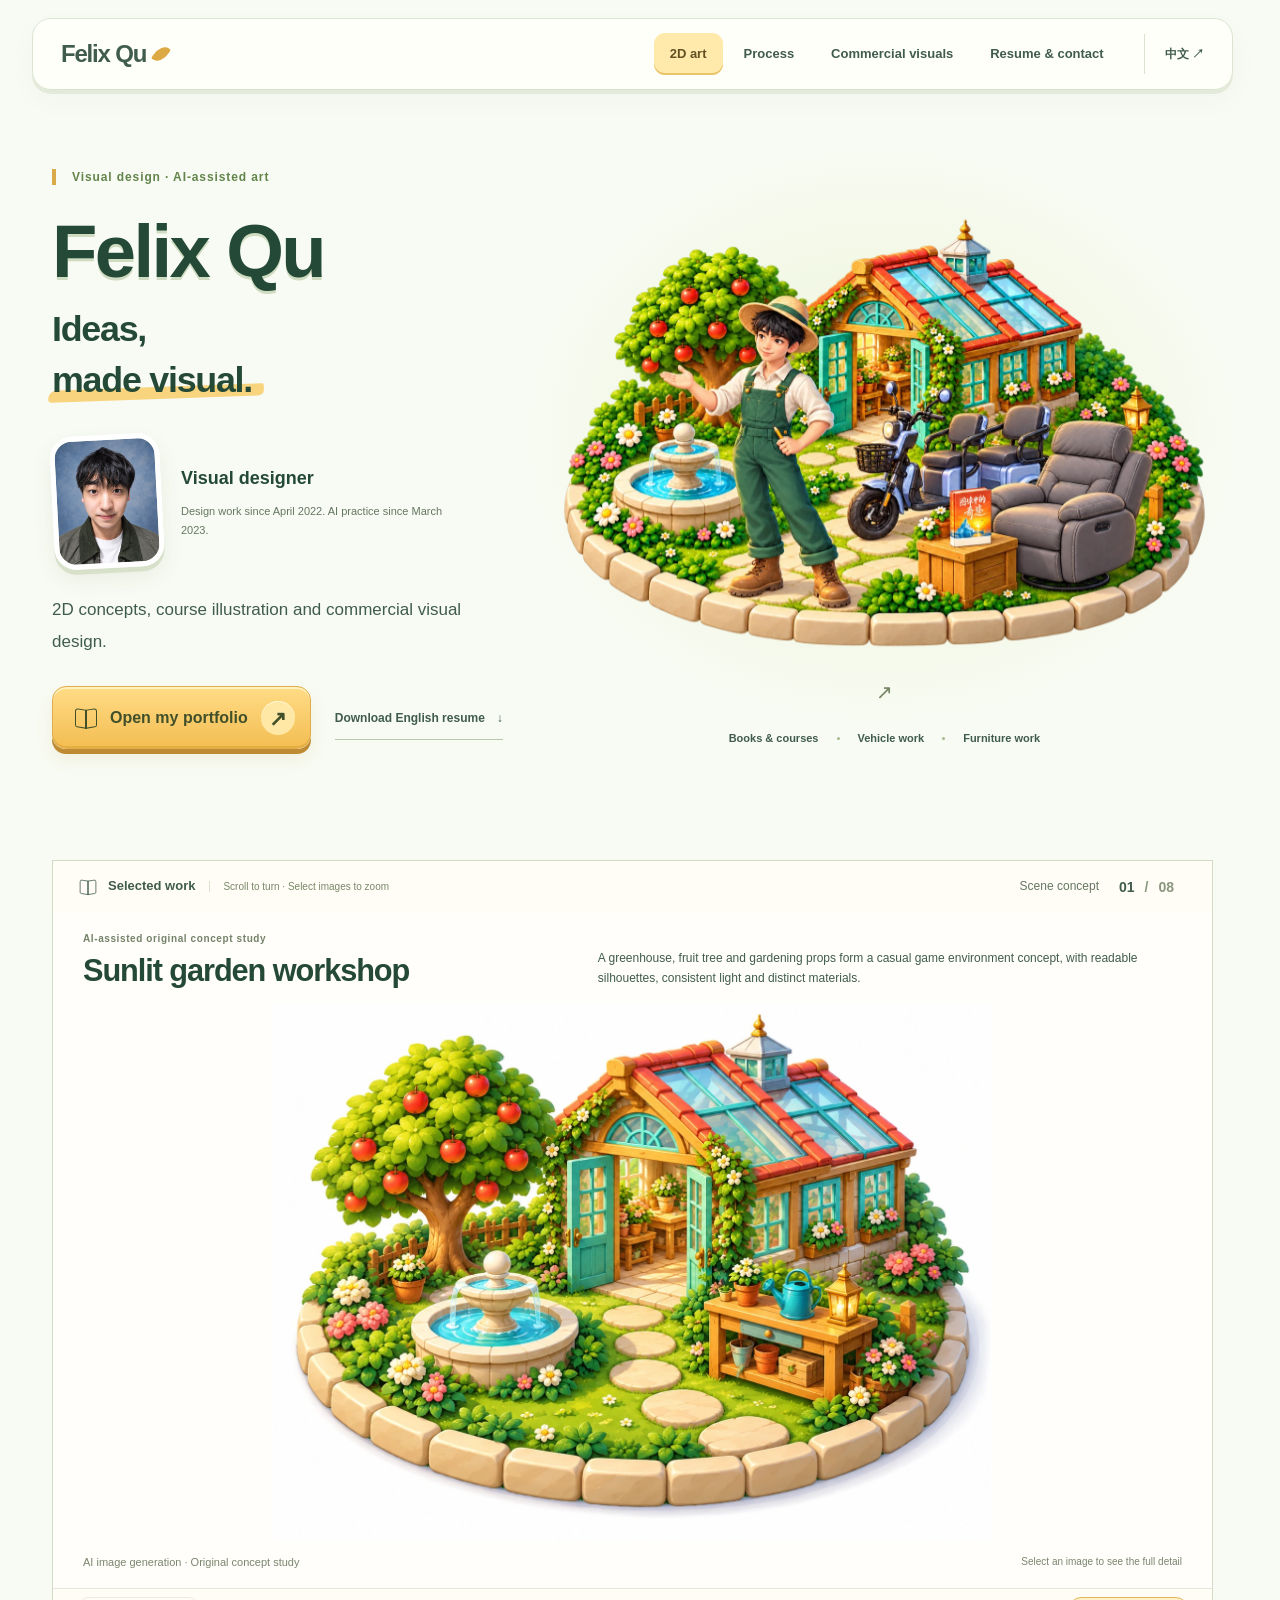
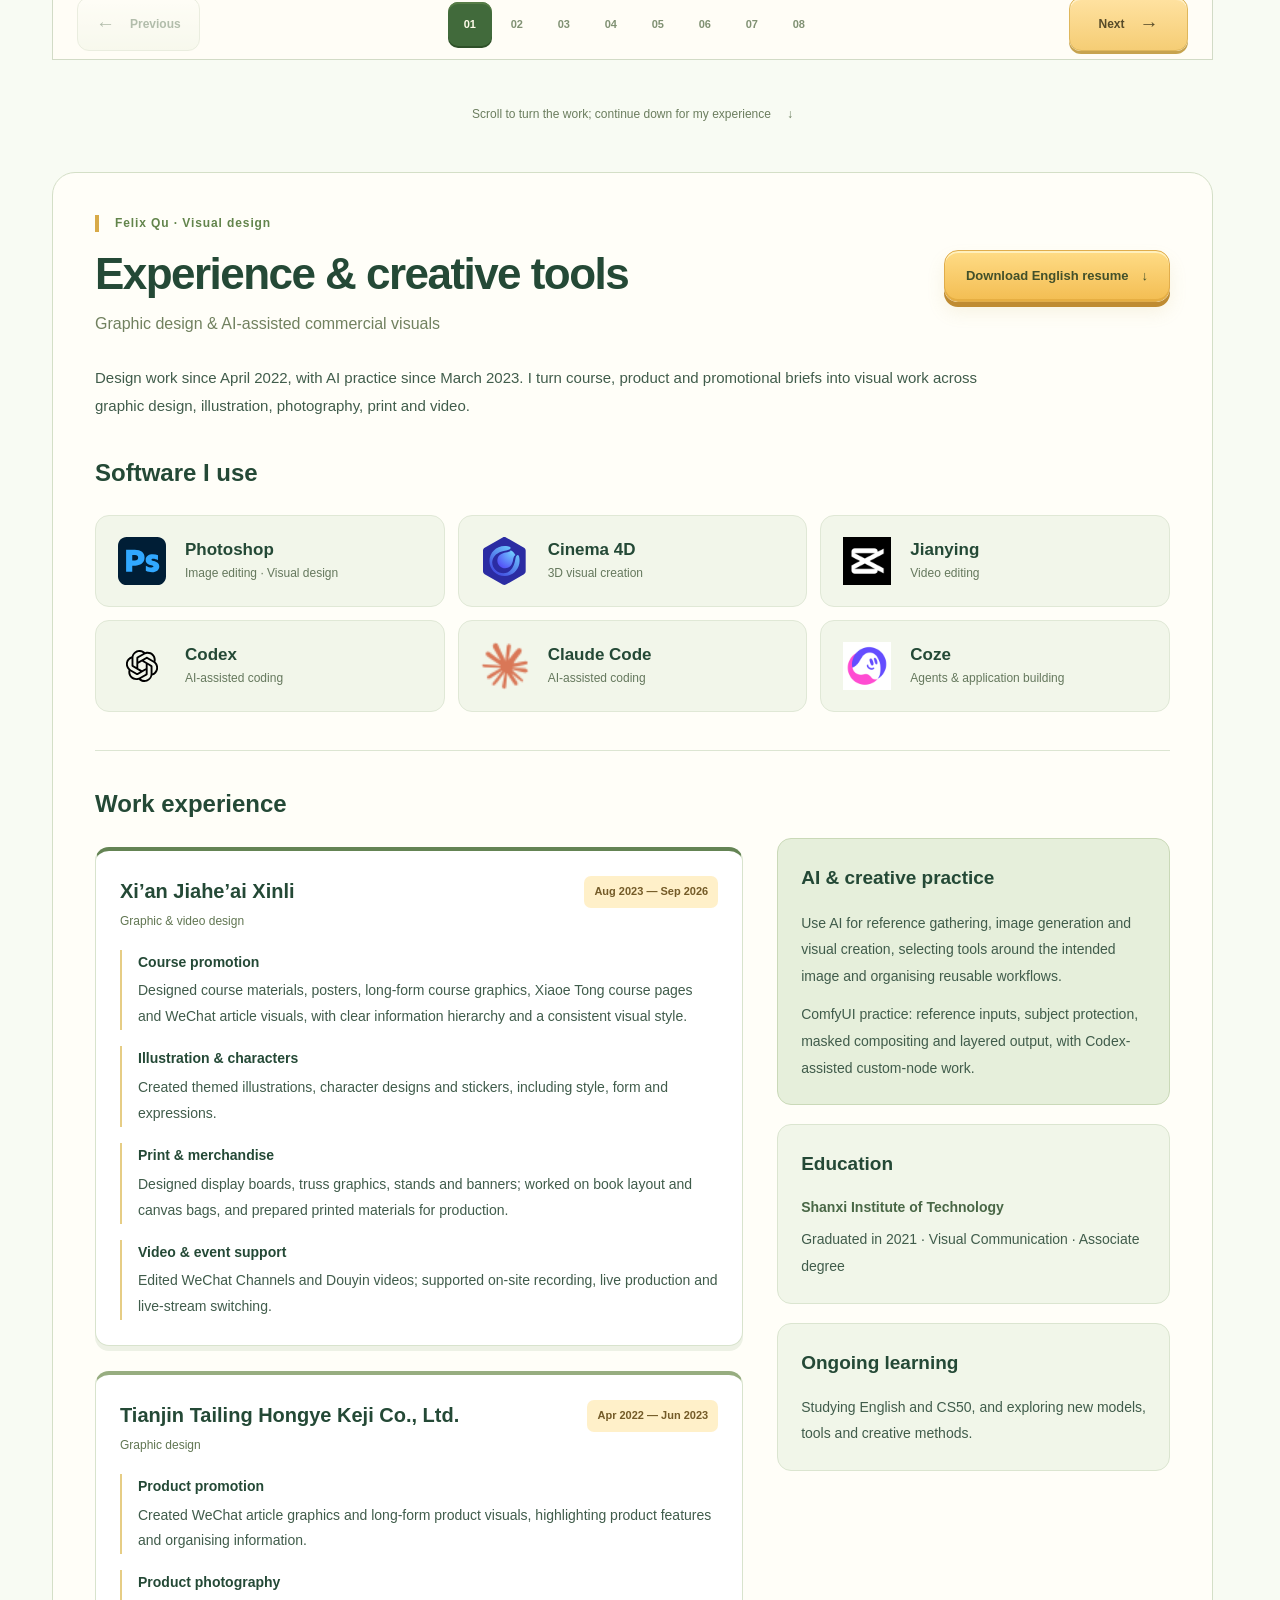
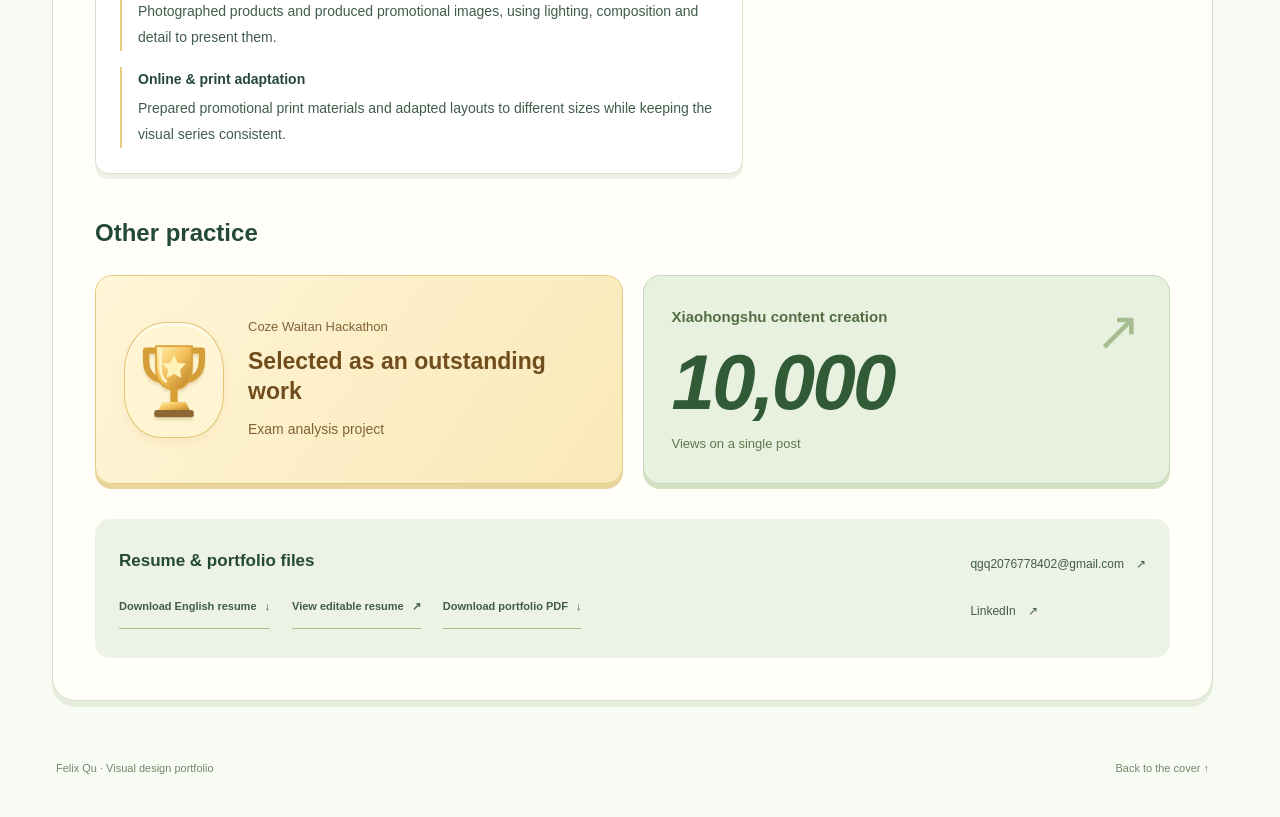
==== en.html @ 4a7658e9 "Publish bilingual AI artist portfolio" ====
<!doctype html>
<html lang="en"><head><meta charset="utf-8"><meta name="viewport" content="width=device-width,initial-scale=1"><title>Felix Qu | Visual design and AI-assisted art</title><meta name="description" content="2D concepts, course illustration and commercial visual design."><meta name="theme-color" content="#244936"><link rel="alternate" hreflang="zh-CN" href="index.html"><link rel="stylesheet" href="styles-v4.css"><script src="app-v4.js" defer></script></head>
<body data-locale="en"><a class="skip-link" href="#game">Skip to work</a>
<header class="site-header"><a class="brand" href="#top">Felix Qu<span class="brand-leaf" aria-hidden="true"></span></a><nav aria-label="Main navigation"><a href="#game">2D art</a><a href="#process">Process</a><a href="#commercial">Commercial visuals</a><a href="#resume">Resume &amp; contact</a></nav><a class="language" href="index.html" lang="zh-CN">中文 <span aria-hidden="true">↗</span></a></header>
<main id="top"><section class="hero" aria-labelledby="hero-name"><div class="hero-copy"><p class="eyebrow">Visual design · AI-assisted art</p><h1 id="hero-name">Felix Qu</h1><p class="hero-line">Ideas,<span>made visual.</span></p><div class="identity"><img class="portrait" src="assets/portrait.webp" width="731" height="900" alt="Portrait of Felix Qu" loading="eager" decoding="async" fetchpriority="high"><div><p class="subname">Visual designer</p><p class="hero-history">Design work since April 2022. AI practice since March 2023.</p></div></div><p class="hero-intro">2D concepts, course illustration and commercial visual design.</p><div class="actions hero-actions"><a class="button primary hero-start" href="#game"><span class="book-icon" aria-hidden="true"></span>Open my portfolio<span class="button-arrow" aria-hidden="true">↗</span></a><a class="resume-quiet" href="resume/felix-qu-resume-en.pdf" download>Download English resume <span aria-hidden="true">↓</span></a></div></div><div class="hero-art" data-parallax><a class="hero-scene" href="#game" aria-label="Open my portfolio"><img class="hero-illustration" src="assets/ui/hero-world-v4.webp" width="1536" height="1024" alt="A male farmer, greenhouse, electric tricycle, book and armchair form one cohesive courtyard; AI-generated hero illustration" loading="eager" decoding="async" fetchpriority="high"></a><div class="hero-art-caption"><button class="hero-zoom" type="button" data-image="assets/ui/hero-world-v4.png" data-caption="A male farmer, greenhouse, electric tricycle, book and armchair form one cohesive courtyard; AI-generated hero illustration" data-gallery="hero" aria-label="Enlarge the hero illustration"><span aria-hidden="true">↗</span></button></div><nav class="scene-links" aria-label="Explore the original work behind the illustration"><a href="#course-case">Books &amp; courses</a><a href="#vehicle-case">Vehicle work</a><a href="#furniture-case">Furniture work</a></nav></div></section><div id="portfolio" class="folio" aria-label="Selected work">
<div class="folio-toolbar"><p class="folio-label"><span class="book-icon" aria-hidden="true"></span>Selected work<small class="folio-mode">Scroll to turn</small></p><p class="folio-current-title">Scene concept</p><span class="folio-counter"><span class="folio-current">01</span><span class="counter-separator">/</span><span class="folio-total">08</span></span></div>
<div class="folio-pages"><section class="folio-page page-game" id="game" data-page-title="Scene concept" aria-label="Scene concept"><div class="page-heading"><div><p class="page-kicker">AI-assisted original concept study</p><h2 tabindex="-1">Sunlit garden workshop</h2></div><div class="page-description"><p>A greenhouse, fruit tree and gardening props form a casual game environment concept, with readable silhouettes, consistent light and distinct materials.</p></div></div><div class="game-art"><button class="art-button" type="button" data-image="assets/game-scene.webp" data-caption="Sunlit garden workshop" data-gallery="game" aria-label="Sunlit garden workshop — View full image"><img class="" src="assets/game-scene.webp" width="1448" height="1086" alt="Sunlit garden workshop" loading="eager" decoding="async" fetchpriority="high"><span class="zoom-corner" aria-hidden="true">↗</span></button></div><div class="page-footnote"><p>AI image generation · Original concept study</p><span>Select an image to see the full detail</span></div></section><section class="folio-page page-props" id="game-props" data-page-title="Props &amp; details" aria-label="Props &amp; details"><div class="page-heading"><div><p class="page-kicker">AI-assisted original concept study</p><h2 tabindex="-1">Props from the same world</h2></div><div class="page-description"><p>A watering can, seed box, pruning shears, fruit basket, lantern and workbench follow the same palette and lighting.</p></div></div><div class="props-art"><button class="art-button" type="button" data-image="assets/game-props.webp" data-caption="Props from the same world" data-gallery="game" aria-label="Props from the same world — View full image"><img class="" src="assets/game-props.webp" width="1448" height="1086" alt="Props from the same world" loading="lazy" decoding="async"><span class="zoom-corner" aria-hidden="true">↗</span></button></div><details class="source-material"><summary>View the supplied Garden Festival Island <span aria-hidden="true">＋</span></summary><p>The original garden festival island presentation connects with the reference-driven process below.</p><button class="art-button" type="button" data-image="assets/provided-concept.webp" data-caption="Supplied garden festival island" data-gallery="source" aria-label="Supplied garden festival island — View full image"><img class="" src="assets/provided-concept.webp" width="1920" height="1080" alt="Supplied garden festival island" loading="lazy" decoding="async"><span class="zoom-corner" aria-hidden="true">↗</span></button></details></section><section class="folio-page page-process" id="process" data-page-title="Real reference process" aria-label="Real reference process"><div class="page-heading"><div><p class="page-kicker">Real reference process</p><h2 tabindex="-1">A reference-driven creative process</h2></div><div class="page-description"><p>The supplied Garden Festival Island process combines architecture and prop references into a scene, then uses a style reference to unify form and colour.</p></div></div><div class="process-art"><button class="art-button" type="button" data-image="assets/reference-process.webp" data-caption="A reference-driven creative process" data-gallery="process" aria-label="A reference-driven creative process — View full image"><img class="" src="assets/reference-process.webp" width="1872" height="963" alt="A reference-driven creative process" loading="lazy" decoding="async"><span class="zoom-corner" aria-hidden="true">↗</span></button></div><ol class="process-steps"><li><span aria-hidden="true">01</span>Architecture &amp; prop references</li><li><span aria-hidden="true">02</span>Scene composition</li><li><span aria-hidden="true">03</span>Form &amp; style consistency</li></ol><p class="source-credit">The original Chinese board retains its Gardenscapes source credit. Official imagery is included only as a style reference.</p></section><section class="folio-page page-course" id="commercial" data-page-title="Courses &amp; illustration" aria-label="Courses &amp; illustration"><article id="course-case"><div class="page-heading"><div><p class="page-kicker">Supplied original work</p><h2 tabindex="-1">Course visuals &amp; themed illustration</h2></div><div class="page-description"><p>Promotional visuals and illustrations for course communication, bringing together imagery, information hierarchy and colour. Contribution: visual design and illustration.</p><p class="tools">Photoshop · AI-assisted creation</p></div></div><div class="course-main"><button class="art-button" type="button" data-image="assets/book-promotion.webp" data-caption="Book promotion · Supplied original work" data-gallery="course" aria-label="Book promotion · Supplied original work — View full image"><img class="" src="assets/book-promotion.webp" width="2400" height="1018" alt="Book promotion · Supplied original work" loading="lazy" decoding="async"><span class="zoom-corner" aria-hidden="true">↗</span></button></div><div class="course-strip"><button class="art-button" type="button" data-image="assets/course-dragon.webp" data-caption="Course visuals &amp; themed illustration · 1" data-gallery="course" aria-label="Course visuals &amp; themed illustration · 1 — View full image"><img class="" src="assets/course-dragon.webp" width="1935" height="1080" alt="Course visuals &amp; themed illustration · 1" loading="lazy" decoding="async"><span class="zoom-corner" aria-hidden="true">↗</span></button><button class="art-button" type="button" data-image="assets/course-iceberg.webp" data-caption="Course visuals &amp; themed illustration · 2" data-gallery="course" aria-label="Course visuals &amp; themed illustration · 2 — View full image"><img class="" src="assets/course-iceberg.webp" width="936" height="1710" alt="Course visuals &amp; themed illustration · 2" loading="lazy" decoding="async"><span class="zoom-corner" aria-hidden="true">↗</span></button><button class="art-button" type="button" data-image="assets/course-growth.webp" data-caption="Course visuals &amp; themed illustration · 3" data-gallery="course" aria-label="Course visuals &amp; themed illustration · 3 — View full image"><img class="" src="assets/course-growth.webp" width="1466" height="2200" alt="Course visuals &amp; themed illustration · 3" loading="lazy" decoding="async"><span class="zoom-corner" aria-hidden="true">↗</span></button><button class="art-button" type="button" data-image="assets/course-summer.webp" data-caption="Course visuals &amp; themed illustration · 4" data-gallery="course" aria-label="Course visuals &amp; themed illustration · 4 — View full image"><img class="" src="assets/course-summer.webp" width="1344" height="2016" alt="Course visuals &amp; themed illustration · 4" loading="lazy" decoding="async"><span class="zoom-corner" aria-hidden="true">↗</span></button><button class="art-button" type="button" data-image="assets/course-illustration.webp" data-caption="Course visuals &amp; themed illustration · 5" data-gallery="course" aria-label="Course visuals &amp; themed illustration · 5 — View full image"><img class="" src="assets/course-illustration.webp" width="1024" height="1536" alt="Course visuals &amp; themed illustration · 5" loading="lazy" decoding="async"><span class="zoom-corner" aria-hidden="true">↗</span></button></div></article></section><section class="folio-page page-vehicle" id="vehicle-case" data-page-title="Vehicle visuals" aria-label="Vehicle visuals"><div class="page-heading"><div><p class="page-kicker">Supplied original work</p><h2 tabindex="-1">Electric vehicle product visuals</h2></div><div class="page-description"><p>A visual series highlights the body, lighting and seating, with clear product details and feature information.</p></div></div><div class="vehicle-spread"><div class="vehicle-main"><button class="art-button" type="button" data-image="assets/vehicle-complete.webp" data-caption="Vehicle promotion · Supplied original work" data-gallery="ev" aria-label="Vehicle promotion · Supplied original work — View full image"><img class="" src="assets/vehicle-complete.webp" width="2048" height="1536" alt="Vehicle promotion · Supplied original work" loading="lazy" decoding="async"><span class="zoom-corner" aria-hidden="true">↗</span></button></div><div class="vehicle-strip"><button class="art-button" type="button" data-image="assets/ev-1.webp" data-caption="Electric vehicle product visuals · 1" data-gallery="ev" aria-label="Electric vehicle product visuals · 1 — View full image"><img class="" src="assets/ev-1.webp" width="941" height="1672" alt="Electric vehicle product visuals · 1" loading="lazy" decoding="async"><span class="zoom-corner" aria-hidden="true">↗</span></button><button class="art-button" type="button" data-image="assets/ev-2.webp" data-caption="Electric vehicle product visuals · 2" data-gallery="ev" aria-label="Electric vehicle product visuals · 2 — View full image"><img class="" src="assets/ev-2.webp" width="941" height="1672" alt="Electric vehicle product visuals · 2" loading="lazy" decoding="async"><span class="zoom-corner" aria-hidden="true">↗</span></button><button class="art-button" type="button" data-image="assets/ev-3.webp" data-caption="Electric vehicle product visuals · 3" data-gallery="ev" aria-label="Electric vehicle product visuals · 3 — View full image"><img class="" src="assets/ev-3.webp" width="941" height="1672" alt="Electric vehicle product visuals · 3" loading="lazy" decoding="async"><span class="zoom-corner" aria-hidden="true">↗</span></button><button class="art-button" type="button" data-image="assets/ev-4.webp" data-caption="Electric vehicle product visuals · 4" data-gallery="ev" aria-label="Electric vehicle product visuals · 4 — View full image"><img class="" src="assets/ev-4.webp" width="941" height="1672" alt="Electric vehicle product visuals · 4" loading="lazy" decoding="async"><span class="zoom-corner" aria-hidden="true">↗</span></button><button class="art-button" type="button" data-image="assets/ev-5.webp" data-caption="Electric vehicle product visuals · 5" data-gallery="ev" aria-label="Electric vehicle product visuals · 5 — View full image"><img class="" src="assets/ev-5.webp" width="941" height="1672" alt="Electric vehicle product visuals · 5" loading="lazy" decoding="async"><span class="zoom-corner" aria-hidden="true">↗</span></button></div></div><p class="page-footnote">Select an image to see the full detail</p></section><section class="folio-page page-furniture" id="furniture-case" data-page-title="Furniture visuals" aria-label="Furniture visuals"><div class="page-heading"><div><p class="page-kicker">Supplied original work</p><h2 tabindex="-1">Furniture e-commerce visuals</h2></div><div class="page-description"><p>Lifestyle imagery and feature layouts present the chair’s materials, construction and everyday use.</p></div></div><div class="furniture-spread"><div class="furniture-main"><button class="art-button" type="button" data-image="assets/chair-6.webp" data-caption="Furniture e-commerce visuals · 6" data-gallery="chair" aria-label="Furniture e-commerce visuals · 6 — View full image"><img class="" src="assets/chair-6.webp" width="1254" height="1254" alt="Furniture e-commerce visuals · 6" loading="lazy" decoding="async"><span class="zoom-corner" aria-hidden="true">↗</span></button></div><div class="furniture-strip"><button class="art-button" type="button" data-image="assets/chair-1.webp" data-caption="Furniture e-commerce visuals · 1" data-gallery="chair" aria-label="Furniture e-commerce visuals · 1 — View full image"><img class="" src="assets/chair-1.webp" width="1254" height="1254" alt="Furniture e-commerce visuals · 1" loading="lazy" decoding="async"><span class="zoom-corner" aria-hidden="true">↗</span></button><button class="art-button" type="button" data-image="assets/chair-2.webp" data-caption="Furniture e-commerce visuals · 2" data-gallery="chair" aria-label="Furniture e-commerce visuals · 2 — View full image"><img class="" src="assets/chair-2.webp" width="1254" height="1254" alt="Furniture e-commerce visuals · 2" loading="lazy" decoding="async"><span class="zoom-corner" aria-hidden="true">↗</span></button><button class="art-button" type="button" data-image="assets/chair-3.webp" data-caption="Furniture e-commerce visuals · 3" data-gallery="chair" aria-label="Furniture e-commerce visuals · 3 — View full image"><img class="" src="assets/chair-3.webp" width="1672" height="941" alt="Furniture e-commerce visuals · 3" loading="lazy" decoding="async"><span class="zoom-corner" aria-hidden="true">↗</span></button><button class="art-button" type="button" data-image="assets/chair-4.webp" data-caption="Furniture e-commerce visuals · 4" data-gallery="chair" aria-label="Furniture e-commerce visuals · 4 — View full image"><img class="" src="assets/chair-4.webp" width="1672" height="941" alt="Furniture e-commerce visuals · 4" loading="lazy" decoding="async"><span class="zoom-corner" aria-hidden="true">↗</span></button><button class="art-button" type="button" data-image="assets/chair-5.webp" data-caption="Furniture e-commerce visuals · 5" data-gallery="chair" aria-label="Furniture e-commerce visuals · 5 — View full image"><img class="" src="assets/chair-5.webp" width="1672" height="941" alt="Furniture e-commerce visuals · 5" loading="lazy" decoding="async"><span class="zoom-corner" aria-hidden="true">↗</span></button></div></div><p class="page-footnote">Select an image to see the full detail</p></section><section class="folio-page page-motion" id="motion-case" data-page-title="Website visuals" aria-label="Website visuals"><div class="page-heading"><div><p class="page-kicker">Supplied original work</p><h2 tabindex="-1">Website visuals</h2></div><div class="page-description"><p>A screen recording of hero imagery, product presentation and page rhythm.</p></div></div><video controls playsinline preload="metadata" poster="assets/website-poster.jpg" aria-label="Website visuals"><source src="assets/website-visuals.mp4" type="video/mp4"><a href="assets/website-visuals.mp4">Website visuals</a></video></section><section class="folio-page page-contact" id="contact" data-page-title="Resume &amp; contact" aria-label="Resume &amp; contact"><div class="page-heading"><div><p class="page-kicker">Experience &amp; background</p><h2 tabindex="-1">Resume &amp; contact</h2></div><div class="page-description"><p>Design work since April 2022. AI practice since March 2023.</p></div></div><div class="contact-preview"><img class="contact-portrait" src="assets/portrait.webp" width="731" height="900" alt="Portrait of Felix Qu" loading="lazy" decoding="async"><div><h3>Felix Qu</h3><p class="contact-role">Graphic design &amp; AI-assisted commercial visuals</p><p>Full experience and software are below the portfolio. You can also download my resume or contact me directly.</p><a class="resume-full-link" href="#resume">View full experience &amp; tools <span aria-hidden="true">↓</span></a></div></div><div class="download-links"><a href="resume/felix-qu-resume-en.pdf" download>Download English resume <span aria-hidden="true">↓</span></a><a href="resume/felix-qu-resume-en-editable.svg" target="_blank" rel="noopener">View editable resume <span aria-hidden="true">↗</span></a><a href="downloads/felix-qu-portfolio-en.pdf" download>Download portfolio PDF <span aria-hidden="true">↓</span></a></div><div class="contact-block"><div><h3>Let’s talk about the work</h3><a class="email-text" href="mailto:qgq2076778402@gmail.com">qgq2076778402@gmail.com</a></div><div class="actions"><a class="button primary" href="mailto:qgq2076778402@gmail.com">Send an email <span aria-hidden="true">↗</span></a><button class="button secondary copy-email" type="button" data-success="Email copied" data-fail="Please copy the email manually">Copy email</button><a class="button secondary" href="https://www.linkedin.com/in/felix-qu-0a764843b/" target="_blank" rel="noopener noreferrer">LinkedIn <span aria-hidden="true">↗</span></a></div></div><p id="copy-status" class="status" role="status" aria-live="polite"></p></section></div>
<div class="folio-controls"><button class="turn-button" type="button" data-turn="prev"><span aria-hidden="true">←</span>Previous</button><nav class="folio-dots" aria-label="Choose a portfolio page"><button type="button" data-page="0" aria-label="View page 1: Scene concept" title="Scene concept"><span>01</span></button><button type="button" data-page="1" aria-label="View page 2: Props &amp; details" title="Props &amp; details"><span>02</span></button><button type="button" data-page="2" aria-label="View page 3: Real reference process" title="Real reference process"><span>03</span></button><button type="button" data-page="3" aria-label="View page 4: Courses &amp; illustration" title="Courses &amp; illustration"><span>04</span></button><button type="button" data-page="4" aria-label="View page 5: Vehicle visuals" title="Vehicle visuals"><span>05</span></button><button type="button" data-page="5" aria-label="View page 6: Furniture visuals" title="Furniture visuals"><span>06</span></button><button type="button" data-page="6" aria-label="View page 7: Website visuals" title="Website visuals"><span>07</span></button><button type="button" data-page="7" aria-label="View page 8: Resume &amp; contact" title="Resume &amp; contact"><span>08</span></button></nav><button class="turn-button next-turn" type="button" data-turn="next">Next<span aria-hidden="true">→</span></button></div>
<p class="folio-status sr-only" role="status" aria-live="polite"></p></div><p class="resume-bridge"><a href="#resume">Scroll to turn the work; continue down for my experience <span aria-hidden="true">↓</span></a></p><section id="resume" class="resume-section" aria-labelledby="resume-title" tabindex="-1"><div class="resume-heading"><div><p class="eyebrow">Felix Qu · Visual design</p><h2 id="resume-title">Experience &amp; creative tools</h2><p class="resume-role">Graphic design &amp; AI-assisted commercial visuals</p></div><a class="button primary" href="resume/felix-qu-resume-en.pdf" download>Download English resume <span aria-hidden="true">↓</span></a></div><p class="resume-intro">Design work since April 2022, with AI practice since March 2023. I turn course, product and promotional briefs into visual work across graphic design, illustration, photography, print and video.</p><div class="software-panel"><h3>Software I use</h3><ul class="software-grid"><li class="software-item"><span class="software-mark" aria-hidden="true"><img class="software-logo" src="assets/software/ps.svg" width="48" height="48" alt="" loading="lazy" decoding="async"></span><div><h4>Photoshop</h4><p>Image editing · Visual design</p></div></li><li class="software-item"><span class="software-mark" aria-hidden="true"><img class="software-logo" src="assets/software/c4d.svg" width="48" height="48" alt="" loading="lazy" decoding="async"></span><div><h4>Cinema 4D</h4><p>3D visual creation</p></div></li><li class="software-item"><span class="software-mark" aria-hidden="true"><img class="software-logo" src="assets/software/jianying.png" width="48" height="48" alt="" loading="lazy" decoding="async"></span><div><h4>Jianying</h4><p>Video editing</p></div></li><li class="software-item"><span class="software-mark" aria-hidden="true"><img class="software-logo" src="assets/software/codex.svg" width="48" height="48" alt="" loading="lazy" decoding="async"></span><div><h4>Codex</h4><p>AI-assisted coding</p></div></li><li class="software-item"><span class="software-mark" aria-hidden="true"><img class="software-logo" src="assets/software/claude.png" width="48" height="48" alt="" loading="lazy" decoding="async"></span><div><h4>Claude Code</h4><p>AI-assisted coding</p></div></li><li class="software-item"><span class="software-mark" aria-hidden="true"><img class="software-logo" src="assets/software/coze.png" width="48" height="48" alt="" loading="lazy" decoding="async"></span><div><h4>Coze</h4><p>Agents &amp; application building</p></div></li></ul></div><div class="career-layout"><div class="career-panel"><h3>Work experience</h3><article class="career-entry"><div class="career-heading"><div><h4>Xi’an Jiahe’ai Xinli</h4><p>Graphic &amp; video design</p></div><p class="career-date">Aug 2023 — Sep 2026</p></div><ul class="career-details"><li><strong>Course promotion</strong><span>Designed course materials, posters, long-form course graphics, Xiaoe Tong course pages and WeChat article visuals, with clear information hierarchy and a consistent visual style.</span></li><li><strong>Illustration &amp; characters</strong><span>Created themed illustrations, character designs and stickers, including style, form and expressions.</span></li><li><strong>Print &amp; merchandise</strong><span>Designed display boards, truss graphics, stands and banners; worked on book layout and canvas bags, and prepared printed materials for production.</span></li><li><strong>Video &amp; event support</strong><span>Edited WeChat Channels and Douyin videos; supported on-site recording, live production and live-stream switching.</span></li></ul></article><article class="career-entry"><div class="career-heading"><div><h4>Tianjin Tailing Hongye Keji Co., Ltd.</h4><p>Graphic design</p></div><p class="career-date">Apr 2022 — Jun 2023</p></div><ul class="career-details"><li><strong>Product promotion</strong><span>Created WeChat article graphics and long-form product visuals, highlighting product features and organising information.</span></li><li><strong>Product photography</strong><span>Photographed products and produced promotional images, using lighting, composition and detail to present them.</span></li><li><strong>Online &amp; print adaptation</strong><span>Prepared promotional print materials and adapted layouts to different sizes while keeping the visual series consistent.</span></li></ul></article></div><aside class="resume-aside"><section><h3>AI &amp; creative practice</h3><p>Use AI for reference gathering, image generation and visual creation, selecting tools around the intended image and organising reusable workflows.</p><p>ComfyUI practice: reference inputs, subject protection, masked compositing and layered output, with Codex-assisted custom-node work.</p></section><section><h3>Education</h3><h4>Shanxi Institute of Technology</h4><p>Graduated in 2021 · Visual Communication · Associate degree</p></section><section><h3>Ongoing learning</h3><p>Studying English and CS50, and exploring new models, tools and creative methods.</p></section></aside></div><section class="achievement-section" aria-labelledby="practice-title"><h3 id="practice-title">Other practice</h3><div class="achievement-grid"><article class="recognition-card"><div class="trophy-medallion"><svg class="trophy-icon" viewBox="0 0 80 90" aria-hidden="true" focusable="false"><defs><linearGradient id="trophy-gold" x1="0" y1="0" x2="1" y2="1"><stop stop-color="#fff3b3"/><stop offset=".45" stop-color="#f5c35c"/><stop offset="1" stop-color="#b77c24"/></linearGradient></defs><path d="M23 13H9v11c0 14 8 21 20 22M57 13h14v11c0 14-8 21-20 22" fill="none" stroke="#d69e38" stroke-width="7" stroke-linejoin="round"/><path d="M20 8h40v23c0 17-9 25-20 25S20 48 20 31Z" fill="url(#trophy-gold)" stroke="#dba23c" stroke-width="2"/><path d="m40 18 4.1 8.3 9.2 1.3-6.6 6.5 1.6 9.2-8.3-4.4-8.3 4.4 1.6-9.2-6.6-6.5 9.2-1.3Z" fill="#fff2b6"/><path d="M36 55h8v15h-8z" fill="#d89f35"/><path d="M27 70h26l5 10H22Z" fill="url(#trophy-gold)"/><rect x="18" y="79" width="44" height="8" rx="3" fill="#8e6834"/><path d="M25 13v18c0 9 2 13 6 16" fill="none" stroke="#fff5c8" stroke-width="3" stroke-linecap="round"/></svg></div><div><p class="recognition-event">Coze Waitan Hackathon</p><h4>Selected as an outstanding work</h4><p class="recognition-project">Exam analysis project</p></div></article><article class="readership-card"><div><h4>Xiaohongshu content creation</h4><p class="view-stat"><strong class="view-count">10,000</strong><span>Views on a single post</span></p></div><span class="views-mark" aria-hidden="true">↗</span></article></div></section><div class="resume-files"><div><h3>Resume &amp; portfolio files</h3><div class="download-links"><a href="resume/felix-qu-resume-en.pdf" download>Download English resume <span aria-hidden="true">↓</span></a><a href="resume/felix-qu-resume-en-editable.svg" target="_blank" rel="noopener">View editable resume <span aria-hidden="true">↗</span></a><a href="downloads/felix-qu-portfolio-en.pdf" download>Download portfolio PDF <span aria-hidden="true">↓</span></a></div></div><div class="resume-contact-links"><a href="mailto:qgq2076778402@gmail.com">qgq2076778402@gmail.com <span aria-hidden="true">↗</span></a><a href="https://www.linkedin.com/in/felix-qu-0a764843b/" target="_blank" rel="noopener noreferrer">LinkedIn <span aria-hidden="true">↗</span></a></div></div></section></main>
<footer><p>Felix Qu · Visual design portfolio</p><a href="#top">Back to the cover ↑</a></footer>
<dialog class="lightbox" aria-label="View full image"><div class="lightbox-toolbar"><p id="lightbox-caption"></p><button type="button" class="lightbox-close" aria-label="Close image">✕</button></div><div class="lightbox-stage"><img alt=""></div><div class="lightbox-bottom"><button type="button" class="lightbox-prev" aria-label="Previous image">←</button><p id="lightbox-count"></p><button type="button" class="lightbox-next" aria-label="Next image">→</button></div></dialog>
</body></html>
---- styles-v4.css ----
:root {
  --ink:#244936; --text:#405c4b; --muted:#657762; --gold:#f8c861;
  --gold-edge:#bf8b32; --paper:#f8fbf3; --line:#d8e2cf; --page:1280px;
  --display:"Trebuchet MS","Microsoft YaHei",sans-serif;
  --body:"Segoe UI","Microsoft YaHei",sans-serif;
}
* { box-sizing:border-box; }
html { scroll-behavior:smooth; scroll-padding-top:110px; }
body { margin:0; color:var(--text); background:var(--paper); font:15px/1.7 var(--body); }
h1,h2,h3,p { margin:0; }
h1,h2,h3 { color:var(--ink); }
h1,h2 { font-family:var(--display); letter-spacing:-.035em; line-height:1.15; }
a { color:inherit; text-decoration:none; }
button { font:inherit; cursor:pointer; }
button:disabled { cursor:default; }
button,a { -webkit-tap-highlight-color:transparent; }
img { display:block; max-width:100%; }
[hidden] { display:none !important; }
::selection { background:#f8cf74; color:#23402c; }
a:focus-visible,button:focus-visible,summary:focus-visible,video:focus-visible { outline:3px solid #268063; outline-offset:5px; }
h2:focus { outline:none; }
.sr-only { position:absolute; width:1px; height:1px; padding:0; margin:-1px; overflow:hidden; clip-path:inset(50%); white-space:nowrap; border:0; }
.skip-link { position:fixed; left:20px; top:-90px; padding:14px 22px; background:var(--gold); z-index:90; border-radius:10px; }
.skip-link:focus { top:12px; }

/* The cover directs the eye through type, gesture, depth and one gold action. */
.site-header { width:min(calc(100% - 64px),1340px); height:72px; margin:18px auto 0; padding:0 28px; position:sticky; top:14px; z-index:30; display:flex; align-items:center; gap:24px; border:1px solid #dae4d1; border-radius:19px; background:rgba(255,255,250,.97); box-shadow:0 4px 0 #e4ead9,0 10px 30px #24493608; }
.brand { display:flex; align-items:center; gap:9px; font:800 24px var(--display); letter-spacing:-.05em; white-space:nowrap; }
.brand-leaf { width:12px; height:18px; background:#dca944; border-radius:80% 10% 80% 10%; transform:rotate(33deg); }
.site-header>nav { display:flex; align-items:center; gap:5px; margin-left:auto; }
.site-header>nav a { font-size:13px; font-weight:700; padding:10px 16px; border-radius:11px; transition:background .2s; white-space:nowrap; }
.site-header>nav a:hover { background:#e8efdd; }
.site-header>nav a.active { color:#615022; background:#ffe9ab; box-shadow:inset 0 -2px #eac46a; }
.language { font-size:12px; font-weight:700; padding:10px 0 10px 20px; border-left:1px solid var(--line); white-space:nowrap; }
.hero { width:min(calc(100% - 104px),var(--page)); margin:0 auto; min-height:770px; display:grid; grid-template-columns:.83fr 1.17fr; gap:0; align-items:center; padding:42px 0 62px; position:relative; }
.hero::before { content:""; position:absolute; width:720px; height:580px; max-width:90vw; right:-28px; top:55px; z-index:-1; border-radius:50%; background:radial-gradient(ellipse,#edf5d9 0,#edf5d970 45%,#edf5d900 72%); }
.hero-copy { z-index:2; padding:10px 0 22px; }
.eyebrow { color:#62844b; font-size:12px; font-weight:700; letter-spacing:.075em; padding-left:16px; border-left:4px solid #d8aa48; line-height:1.4; }
.hero h1 { font-size:clamp(62px,5.8vw,86px); font-weight:800; margin:24px 0 9px; text-shadow:0 3px 0 #cfdcc1; }
.hero-line { font-family:var(--display); color:var(--ink); font-size:clamp(28px,2.8vw,38px); font-weight:700; line-height:1.42; letter-spacing:-.035em; }
.hero-line>span { display:block; width:max-content; max-width:100%; position:relative; z-index:0; }
.hero-line>span::after { content:""; position:absolute; z-index:-1; height:12px; left:-4px; right:-12px; bottom:7px; background:#f8d47e; border-radius:14px 3px 9px 5px; transform:rotate(-2deg); }
body[data-locale=zh] .hero-line>span { display:inline-block; }
.identity { display:flex; align-items:center; gap:19px; margin-top:29px; }
.portrait { width:110px; height:auto; border:5px solid #fff; border-radius:22px; box-shadow:0 5px 0 #d7e1ca,0 10px 22px #38522b14; transform:rotate(-3deg); }
.subname { color:var(--ink); font-size:18px; font-weight:700; }
.target { margin-top:6px; font-size:12px; }
.hero-history { max-width:285px; margin-top:9px; color:var(--muted); font-size:11px; line-height:1.7; }
.hero-intro { max-width:410px; margin-top:26px; font-size:17px; line-height:1.9; }
.actions { display:flex; align-items:center; flex-wrap:wrap; gap:13px; }
.hero-actions { margin-top:28px; gap:24px; }
.button { min-height:50px; padding:11px 21px; display:inline-flex; align-items:center; justify-content:center; gap:13px; border:1px solid transparent; border-radius:14px; font-size:13px; font-weight:700; transition:transform .18s,box-shadow .18s,filter .18s; }
.primary { background:linear-gradient(#ffdc86,#f3bd52); color:#42502a; border:1px solid #e0ad4c; box-shadow:inset 0 2px 0 #fff0bd,inset 0 -2px 0 #e6ae42,0 5px 0 var(--gold-edge),0 10px 18px #c5a45522; }
.primary:hover { transform:translateY(-3px); filter:brightness(1.035); box-shadow:inset 0 2px #fff0bd,0 7px 0 var(--gold-edge),0 14px 22px #c5a45529; }
.primary:active { transform:translateY(3px); box-shadow:inset 0 2px #fff0bd,0 2px 0 var(--gold-edge); }
.secondary { background:#fffef8; color:var(--ink); border-color:#cad7bc; box-shadow:inset 0 2px #fff,0 3px 0 #c5d2b6; }
.secondary:hover { background:#f1f5e8; transform:translateY(-2px); }
.hero-start { min-height:63px; padding:12px 15px 12px 22px; font-size:16px; gap:13px; }
.button-arrow { width:34px; height:34px; display:grid; place-items:center; border-radius:50%; background:#ffe7a5; box-shadow:inset 0 1px #fff7d3; font-size:21px; }
.book-icon { width:22px; height:19px; display:inline-block; position:relative; flex-shrink:0; }
.book-icon::before,.book-icon::after { content:""; position:absolute; width:10px; height:17px; top:1px; border:1.7px solid currentColor; background:transparent; }
.book-icon::before { left:0; border-radius:3px 0 0 2px; transform:skewY(9deg); }
.book-icon::after { right:0; border-radius:0 3px 2px 0; transform:skewY(-9deg); }
.resume-quiet { display:inline-flex; align-items:center; gap:12px; min-height:44px; padding:8px 0 6px; border-bottom:1px solid #b9c8a9; font-size:12px; font-weight:700; }
.resume-quiet:hover { color:#216e4b; border-color:#216e4b; }
.hero-note { color:var(--muted); font-size:11px; margin-top:25px; max-width:410px; }
.hero-art { min-width:0; position:relative; margin-left:-10px; margin-right:-32px; padding-top:27px; transform-origin:50% 60%; }
.hero-scene { display:block; border-radius:30%; }
.hero-illustration { width:100%; height:auto; }
.hero-art-caption { display:flex; justify-content:center; gap:9px; align-items:center; margin-top:-7px; font-size:10px; color:#748367; }
.hero-zoom { min-width:44px; height:44px; padding:0 10px; display:inline-flex; justify-content:center; align-items:center; gap:8px; border:0; border-radius:10px; background:transparent; color:#758463; font-size:10px; }
.hero-zoom>span { font-size:20px; }
.hero-zoom:hover { color:#285a3a; background:#e7eedc; }
.scene-links { display:flex; justify-content:center; gap:18px; margin-top:2px; }
.scene-links a { font-size:11px; font-weight:600; min-height:44px; display:inline-flex; align-items:center; position:relative; }
.scene-links a+a::before { content:""; width:3px; height:3px; background:#a4b98c; border-radius:50%; margin-right:18px; }
.scene-links a:hover { color:#23774b; }
.app-ready .hero-copy { animation:cover-copy .65s both; }
.app-ready .hero-scene { animation:cover-art .85s .12s both; }
@keyframes cover-copy { from { opacity:0; transform:translateY(18px); } to { opacity:1; transform:translateY(0); } }
@keyframes cover-art { from { opacity:0; transform:translateY(15px) scale(.97); } to { opacity:1; transform:translateY(0) scale(1); } }

/* The themed book becomes a viewport stage when opened. */
.folio { width:min(calc(100% - 104px),var(--page)); margin:0 auto 30px; position:relative; scroll-margin-top:110px; }
.folio::before,.folio::after { content:""; position:absolute; left:8px; right:8px; bottom:2px; height:25px; background:#e5e7d9; border:1px solid #ced4c1; border-radius:0 0 22px 22px; z-index:-1; transform:translateY(10px); }
.folio::after { left:15px; right:15px; transform:translateY(16px); z-index:-2; background:#dce0cf; }
.folio-toolbar { min-height:65px; display:flex; align-items:center; gap:20px; padding:0 30px; background:#fffdf6; border:1px solid #d2dbc6; border-bottom:0; border-radius:23px 23px 0 0; }
.folio-label { display:flex; align-items:center; gap:9px; font-weight:700; font-size:13px; }
.folio-label .book-icon { transform:scale(.75); }
.folio-mode { font:400 10px var(--body); color:#788769; border-left:1px solid #d8e2cf; padding-left:13px; margin-left:5px; }
.folio:not(.is-ready) .folio-mode { display:none; }
.folio-current-title { margin-left:auto; font-size:12px; color:var(--muted); }
.folio-counter { font:700 14px var(--display); display:flex; gap:10px; min-width:69px; }
.counter-separator,.folio-total { color:#8a977e; }
.folio-pages { perspective:1600px; border:1px solid #d2dbc6; border-top:0; border-bottom:0; background:#fff; }
.folio-page { padding:30px 38px 25px; min-height:620px; transform-origin:left center; position:relative; }
.folio-page+.folio-page { border-top:1px solid #d2dbc6; }
.folio.is-ready .folio-page { border-top:0; }
.folio.is-turning .folio-page.is-current::after { content:""; position:absolute; inset:0; pointer-events:none; background:linear-gradient(90deg,#173c2719,transparent 13%,transparent 89%,#4a573511); animation:paper-light .24s ease-out both; }
@keyframes paper-light { from { opacity:1; } to { opacity:0; } }
.page-heading { display:grid; grid-template-columns:1fr 1.2fr; gap:40px; align-items:end; margin-bottom:23px; }
.page-kicker { font-size:10px; font-weight:700; color:#748269; letter-spacing:.06em; margin-bottom:10px; }
.page-heading h2 { font-size:34px; }
.page-description p { font-size:13px; line-height:1.8; }
.page-description .tools { margin-top:5px; font-size:11px; opacity:.8; }
.art-button { display:block; border:0; padding:0; width:100%; position:relative; background:transparent; border-radius:12px; }
.art-button img { width:100%; height:auto; object-fit:contain; border-radius:inherit; }
.zoom-corner { display:grid; place-items:center; width:34px; height:34px; position:absolute; bottom:10px; right:10px; border-radius:50%; background:#fffef2; border:1px solid #d5e0ca; color:#3c603d; font-size:20px; opacity:0; transition:opacity .15s; }
.art-button:hover .zoom-corner,.art-button:focus-visible .zoom-corner { opacity:1; }
.page-game { background:#fffefa; }
.game-art { max-width:900px; margin:auto; }
.game-art img { max-height:520px; }
.page-footnote { display:flex; justify-content:space-between; gap:20px; margin-top:20px; font-size:11px; color:#7a856e; }
.page-footnote>span { font-size:10px; }
.page-props { background:#f0f5e8; }
.props-art { max-width:850px; margin:auto; padding:10px 18px; background:#fff; border-radius:17px; box-shadow:0 7px 0 #e0e8d5; }
.props-art img { max-height:455px; }
.source-material { margin-top:24px; padding:13px 18px; border:1px solid #d3dec3; border-radius:10px; font-size:12px; }
.source-material summary { cursor:pointer; display:flex; justify-content:space-between; align-items:center; gap:15px; list-style:none; min-height:28px; font-weight:600; }
.source-material summary::-webkit-details-marker { display:none; }
.source-material summary>span { font-size:19px; }
.source-material[open] summary>span { transform:rotate(45deg); }
.source-material>p { margin:14px 0; }
.page-process { background:#142a24; color:#dce7db; }
.page-process h2 { color:#f5f8e9; font-size:32px; }
.page-process .page-kicker { color:#a9c99e; }
.page-process .page-description p { color:#c7d8c6; font-size:12px; }
.process-art { background:#111214; padding:12px; border:1px solid #415847; border-radius:10px; }
.process-art img { max-height:520px; }
.process-steps { list-style:none; display:flex; justify-content:space-between; gap:25px; padding:0; margin:18px 0 13px; font-size:12px; }
.process-steps li { display:flex; align-items:center; gap:10px; }
.process-steps span { color:#e6c979; font:700 12px var(--display); }
.source-credit { font-size:10px; color:#a1b7a2; line-height:1.7; }
.page-course { background:#fff3df; }
.page-course .page-kicker { color:#af7249; }
.page-course h2 { color:#8c4d30; }
.course-main { max-width:1000px; margin:0 auto; padding:13px; background:#fffdf7; border-radius:13px; box-shadow:0 5px 0 #ead5b5; }
.course-main img { max-height:390px; }
.course-strip { display:grid; grid-template-columns:1.7fr 1fr 1fr 1fr 1fr; gap:14px; margin-top:20px; }
.course-strip .art-button { background:#fffdf7; padding:7px; border:1px solid #eadbc3; border-radius:9px; }
.course-strip img { height:135px; }
.page-vehicle { background:#eaf2fb; }
.page-vehicle h2 { color:#284b71; }
.page-vehicle .page-kicker { color:#6881a1; }
.vehicle-spread { display:grid; grid-template-columns:1.6fr 1fr; gap:22px; align-items:center; }
.vehicle-main { background:#fff; padding:14px; border-radius:15px; box-shadow:0 6px 0 #cfdded; }
.vehicle-main img { max-height:460px; }
.vehicle-strip { display:grid; grid-template-columns:repeat(3,1fr); gap:12px; align-items:center; }
.vehicle-strip .art-button { padding:6px; background:#fff; border:1px solid #d5e0ee; border-radius:8px; }
.vehicle-strip img { height:204px; }
.vehicle-strip .art-button:nth-child(4) { grid-column:1; }
.page-furniture { background:#eaece6; }
.page-furniture h2 { color:#4d554b; }
.furniture-spread { display:grid; grid-template-columns:1fr 1.3fr; gap:26px; align-items:center; }
.furniture-main { background:#fff; border-radius:13px; padding:12px; box-shadow:0 6px 0 #d5d9cc; }
.furniture-main img { max-height:456px; }
.furniture-strip { display:grid; grid-template-columns:repeat(2,1fr); gap:12px; }
.furniture-strip .art-button { background:#fff; border:1px solid #d8ddce; border-radius:8px; padding:6px; }
.furniture-strip img { height:132px; }
.furniture-strip .art-button:last-child { grid-column:1/-1; width:calc(50% - 6px); justify-self:center; }
.page-motion { background:#e4eeea; }
.page-motion video { display:block; width:100%; max-height:535px; background:#101713; border:9px solid #203c32; border-radius:15px; }
.page-contact { background:#edf3e4; }
.resume-grid { display:grid; grid-template-columns:1.15fr 1fr; gap:40px; margin-top:32px; }
.job+.job { margin-top:23px; padding-top:20px; border-top:1px solid #ccd9be; }
.date { font:700 11px var(--display); color:#7b8d6c; margin-bottom:7px; }
.job h3,.skills-panel h3 { font-size:18px; margin-bottom:9px; }
.job>p:last-child,.skills-panel>p { font-size:12px; }
.skills-panel>p+p { margin-top:12px; }
.education { border-top:1px solid #ccd9be; padding-top:15px; }
.tools { color:#7a846e; font-size:11px; }
.download-links { display:flex; flex-wrap:wrap; gap:10px 20px; margin-top:18px; }
.download-links a { display:inline-flex; align-items:center; gap:8px; min-height:44px; font-size:11px; font-weight:700; border-bottom:1px solid #aabd93; }
.download-links a:hover { color:#218048; }
.contact-block { margin-top:35px; padding:22px 26px; background:#dce8cd; border-radius:16px; display:flex; align-items:center; justify-content:space-between; gap:25px; box-shadow:inset 0 2px #eef5e5; }
.contact-block h3 { font-size:22px; margin-bottom:7px; }
.email-text { font-size:13px; word-break:break-all; }
.status { font-size:11px; margin:10px 0 0; min-height:19px; }
.folio-controls { min-height:80px; display:none; align-items:center; justify-content:space-between; gap:20px; padding:16px 26px; background:#fffdf6; border:1px solid #d2dbc6; border-top:1px solid #e3e6d9; border-radius:0 0 23px 23px; }
.folio.is-ready .folio-controls { display:flex; }
.folio:not(.is-ready) .folio-current-title,.folio:not(.is-ready) .folio-counter { display:none; }
.turn-button { min-height:46px; min-width:119px; display:inline-flex; align-items:center; justify-content:center; gap:15px; padding:10px 18px; border:1px solid #ccd7be; border-radius:12px; color:#415f3d; background:linear-gradient(#fffef8,#edf3e1); box-shadow:inset 0 2px #fff,0 3px 0 #c5d3b3; font-size:12px; font-weight:700; transition:filter .16s,box-shadow .16s; }
.turn-button>span { font-size:19px; }
.turn-button:hover:not(:disabled) { filter:brightness(1.035); box-shadow:inset 0 2px #fff,0 3px 0 #c5d3b3,0 4px 10px #35512916; }
.turn-button:active:not(:disabled) { filter:brightness(.98); box-shadow:inset 0 2px 4px #50683c20,0 1px #c5d3b3; }
.next-turn { color:#574b29; background:linear-gradient(#ffe2a1,#f5cd75); border-color:#dfb75c; box-shadow:inset 0 2px #fff0c8,0 3px 0 #c7a34f; }
.turn-button:disabled { opacity:.4; box-shadow:none; }
.folio-dots { display:flex; gap:3px; justify-content:center; flex-wrap:wrap; }
.folio-dots button { width:44px; min-height:44px; border:0; background:transparent; border-radius:10px; color:#809173; font:700 11px var(--display); transition:background .2s,color .2s; }
.folio-dots button[aria-current] { color:#fffbea; background:#416a3b; box-shadow:inset 0 2px #577d47,0 2px #2e5028; }
.folio-dots button:hover { background:#e8efdc; color:#36562b; }
.folio-dots button[aria-current]:hover { background:#416a3b; color:#fffbea; }
footer { width:min(calc(100% - 104px),var(--page)); margin:0 auto; display:flex; align-items:center; justify-content:space-between; gap:20px; padding:26px 4px; font-size:11px; color:#76856b; }
footer>a { min-height:44px; display:inline-flex; align-items:center; }

/* A continuous resume below the book, independent of the selected artwork. */
.contact-preview { display:flex; gap:27px; align-items:center; margin:26px 0 14px; max-width:870px; }
.contact-portrait { width:105px; height:auto; flex-shrink:0; border:6px solid #fffdf4; border-radius:17px; box-shadow:0 4px #d4dfc7; }
.contact-preview h3 { font:700 30px var(--display); margin-bottom:5px; }
.contact-role { color:#6c815c; font-size:14px; margin-bottom:12px; }
.contact-preview p:not(.contact-role) { font-size:13px; max-width:610px; }
.resume-full-link { display:inline-flex; align-items:center; gap:15px; min-height:44px; font-size:12px; font-weight:700; border-bottom:1px solid #9fb68b; }
.resume-bridge { text-align:center; margin:32px auto 0; padding:0 20px; color:#6b7d5e; font-size:12px; }
.resume-bridge a { display:inline-flex; align-items:center; justify-content:center; gap:16px; min-height:44px; }
.resume-bridge a:hover { color:#236e49; }
.resume-section { width:min(calc(100% - 104px),var(--page)); margin:36px auto 20px; padding:42px; background:#fffef8; border:1px solid #d4dfc7; border-radius:23px; box-shadow:0 6px 0 #e7eddd; scroll-margin-top:16px; }
.resume-section:focus { outline:none; }
.resume-heading { display:flex; align-items:center; justify-content:space-between; gap:30px; }
.resume-heading h2 { font-size:44px; margin-top:17px; }
.resume-role { font-size:16px; margin-top:11px; color:#71815f; }
.resume-heading>.button { flex-shrink:0; font-size:13px; min-height:52px; }
.resume-intro { font-size:15px; line-height:1.9; max-width:930px; margin-top:26px; }
.software-panel { margin:32px 0 38px; }
.resume-section h3 { font-size:24px; margin-bottom:22px; }
.software-grid { display:grid; grid-template-columns:repeat(3,minmax(0,1fr)); gap:13px; list-style:none; padding:0; margin:0; }
.software-item { display:flex; align-items:center; gap:17px; padding:19px 20px; background:#f2f6ea; border:1px solid #e0e8d6; border-radius:14px; }
.software-item h4 { margin:0; color:#244936; font:700 17px var(--display); }
.software-item p { font-size:12px; color:#65785d; margin-top:4px; line-height:1.6; }
.software-mark { width:52px; height:52px; flex-shrink:0; display:grid; place-items:center; }
.software-logo { width:48px; height:48px; object-fit:contain; }
.career-layout { display:grid; grid-template-columns:1.65fr 1fr; gap:34px; border-top:1px solid #dce5d2; padding-top:33px; }
.career-entry { padding:25px 24px; border:1px solid #d8e3cd; border-top:4px solid #648454; border-radius:14px; background:#fff; box-shadow:0 5px 0 #edf1e5; }
.career-heading { display:flex; align-items:flex-start; justify-content:space-between; gap:20px; }
.career-heading h4 { margin:0; font-size:20px; color:#244936; line-height:1.5; }
.career-heading>div>p { font-size:12px; color:#617652; margin-top:5px; }
.career-date { font:700 11px/1.8 var(--display); color:#745b28; white-space:nowrap; padding:6px 10px; background:#fff0c9; border-radius:7px; }
.career-details { list-style:none; padding:0; margin:18px 0 0; }
.career-details li { padding-left:16px; border-left:2px solid #e6cd85; font-size:14px; line-height:1.85; }
.career-details li+li { margin-top:16px; }
.career-details strong { display:block; font-size:14px; font-weight:700; color:#244936; margin-bottom:3px; }
.career-details span { display:block; }
.career-entry+.career-entry { margin-top:25px; border-top-color:#97ad80; }
.resume-aside { padding-top:54px; }
.resume-aside>section { padding:23px; border:1px solid #dbe5d0; border-radius:14px; background:#f1f6e9; }
.resume-aside>section:first-child { background:#e6efdb; border-color:#cad9b8; }
.resume-aside h3 { font-size:19px; margin-bottom:15px; }
.resume-aside h4 { margin:0 0 7px; font-size:14px; color:#496746; }
.resume-aside p { font-size:14px; line-height:1.9; }
.resume-aside p+p { margin-top:12px; }
.resume-aside>section+section { margin-top:19px; }
.other-practice { list-style:none; padding:0; margin:0; }
.other-practice li+li { margin-top:19px; }
.resume-files { display:flex; align-items:center; justify-content:space-between; gap:30px; margin-top:35px; padding:24px; background:#edf3e4; border-radius:15px; }
.resume-files h3 { font-size:17px; margin-bottom:0; }
.resume-files .download-links { margin-top:9px; gap:8px 22px; }
.resume-contact-links { display:flex; flex-direction:column; gap:3px; }
.resume-contact-links a { display:inline-flex; align-items:center; gap:12px; min-height:44px; font-size:12px; overflow-wrap:anywhere; }
.resume-contact-links a:hover { color:#268063; }
.achievement-section { margin-top:39px; }
.achievement-grid { display:grid; grid-template-columns:1fr 1fr; gap:20px; }
.recognition-card,.readership-card { min-height:204px; display:flex; align-items:center; gap:24px; padding:28px; border-radius:17px; position:relative; overflow:hidden; }
.recognition-card { background:linear-gradient(125deg,#fff6d8,#f9e8b8); border:1px solid #e6ca80; box-shadow:0 5px 0 #e8d59e; }
.trophy-medallion { width:100px; height:116px; flex-shrink:0; display:grid; place-items:center; background:#fff5d2; border:1px solid #e5c575; border-radius:42% 42% 37% 37%; box-shadow:inset 0 3px #fffbed,0 4px 12px #be8c2b16; }
.trophy-icon { width:72px; height:81px; filter:drop-shadow(0 3px 1px #8b63182b); }
.recognition-event { color:#826638; font-size:13px; line-height:1.6; margin-bottom:9px; }
.recognition-card h4 { margin:0; font:800 27px/1.3 var(--display); color:#704d1d; }
.recognition-project { margin-top:12px; font-size:14px; color:#816336; }
.readership-card { background:#e8f1df; border:1px solid #c6d8b5; box-shadow:0 5px 0 #d3e1c4; justify-content:space-between; }
.readership-card h4 { font-size:15px; color:#526e42; margin:0; }
.view-stat { margin-top:6px; }
.view-count { display:block; font:italic 800 78px/1.2 var(--display); letter-spacing:-.035em; color:#315b36; font-variant-numeric:tabular-nums; }
.view-stat>span { display:block; font-size:13px; color:#5e7850; margin-top:3px; }
.views-mark { font-size:55px; color:#a5bc90; align-self:flex-start; line-height:1; }
body[data-locale=en] .recognition-card h4 { font-size:23px; }

@media (max-width:1150px) {
  .resume-section { width:calc(100% - 64px); padding:32px; }
  .career-layout { gap:29px; grid-template-columns:1.6fr 1fr; }
  .resume-aside>section { padding:21px; }
  .career-heading { display:block; }
  .career-date { display:inline-block; margin-top:10px; }
  .software-item { gap:13px; padding:15px; }
  .recognition-card,.readership-card { padding:24px; gap:18px; }
  .trophy-medallion { width:82px; height:98px; }
  .trophy-icon { width:63px; height:72px; }
  .recognition-card h4 { font-size:24px; }
}
@media (max-width:900px) {
  .career-layout { display:block; }
  .resume-aside { display:grid; grid-template-columns:1fr 1fr; gap:18px; margin-top:29px; padding:0; }
  .resume-aside>section+section { margin:0; }
  .resume-aside>section:last-child { grid-column:1/-1; }
  .resume-files { display:block; }
  .resume-contact-links { flex-direction:row; flex-wrap:wrap; gap:5px 25px; margin-top:16px; }
  .achievement-grid { grid-template-columns:1fr; }
}
@media (max-width:700px) {
  .resume-section { width:calc(100% - 32px); padding:26px 21px; border-radius:17px; scroll-margin-top:16px; margin-top:25px; }
  .resume-heading { display:block; }
  .resume-heading h2 { font-size:30px; line-height:1.25; }
  .resume-role { font-size:13px; }
  .resume-heading>.button { margin-top:23px; min-height:49px; }
  .resume-intro { font-size:13px; margin-top:22px; }
  .software-panel { margin:29px 0; }
  .resume-section h3 { font-size:22px; }
  .software-grid { grid-template-columns:repeat(2,minmax(0,1fr)); gap:10px; }
  .software-item { flex-direction:column; align-items:flex-start; gap:10px; padding:14px 13px; }
  .software-mark { width:43px; height:43px; }
  .software-logo { width:40px; height:40px; }
  .software-item h4 { font-size:14px; }
  .software-item p { font-size:10px; }
  .career-layout { padding-top:26px; }
  .career-heading h4 { font-size:18px; }
  .career-entry { padding:21px 17px; }
  .career-details li { font-size:13px; padding-left:12px; }
  .career-details strong { font-size:13px; }
  .resume-aside { display:block; }
  .resume-aside>section+section { margin-top:17px; }
  .resume-aside>section { padding:20px; }
  .resume-aside h3 { font-size:18px; }
  .resume-aside p { font-size:13px; }
  .resume-files { padding:20px 16px; margin-top:29px; }
  .resume-bridge { font-size:11px; margin-top:24px; }
  .contact-preview { display:block; }
  .contact-portrait { width:93px; margin-bottom:18px; }
  .contact-preview h3 { font-size:26px; }
  .achievement-section { margin-top:30px; }
  .recognition-card,.readership-card { padding:23px 19px; min-height:183px; gap:15px; }
  .trophy-medallion { width:67px; height:86px; }
  .trophy-icon { width:54px; height:65px; }
  .recognition-event { font-size:11px; }
  .recognition-card h4 { font-size:23px; }
  .recognition-project { font-size:12px; }
  body[data-locale=en] .recognition-card h4 { font-size:19px; }
  .view-count { font-size:clamp(54px,17vw,68px); }
  .views-mark { display:none; }
}

.lightbox { width:min(96vw,1600px); height:min(94vh,1100px); max-width:none; max-height:none; padding:0; border:1px solid #43614b; border-radius:16px; background:#111c16; color:#f1f6ec; overflow:hidden; }
.lightbox::backdrop { background:#07120be8; backdrop-filter:blur(8px); }
.lightbox[open] { display:flex; flex-direction:column; }
.lightbox-toolbar { display:flex; justify-content:space-between; align-items:center; gap:20px; padding:14px 20px; border-bottom:1px solid #34483a; flex-shrink:0; }
.lightbox-toolbar p { font-size:13px; }
.lightbox button { min-width:44px; min-height:44px; border:1px solid #48694e; border-radius:9px; background:#24462e; color:#fff7dc; font-size:17px; }
.lightbox button:disabled { opacity:.35; }
.lightbox-stage { flex:1; min-height:0; display:flex; justify-content:center; align-items:center; padding:18px; }
.lightbox-stage img { max-height:100%; max-width:100%; width:auto; height:auto; object-fit:contain; background:#fff; border-radius:4px; }
.lightbox-bottom { display:flex; align-items:center; justify-content:center; gap:20px; padding:8px 20px 17px; flex-shrink:0; }
.lightbox-bottom p { font-size:12px; }
.modal-open { overflow:hidden; }

@media (min-width:1650px) { .hero { min-height:810px; } }
@media (max-width:1150px) {
  .site-header { width:calc(100% - 40px); padding-inline:20px; gap:16px; }
  .site-header>nav a { font-size:12px; padding-inline:11px; }
  .hero,.folio,footer { width:calc(100% - 64px); }
  .hero { min-height:740px; grid-template-columns:.91fr 1.09fr; padding-top:30px; }
  .hero h1 { font-size:64px; }
  .hero-line { font-size:30px; }
  .hero-art { margin-right:-15px; margin-left:-8px; }
  .hero-start { font-size:14px; min-height:59px; }
  .hero-actions { gap:13px; }
  .hero-intro { font-size:16px; max-width:360px; }
  .folio-page { padding:27px 28px 23px; }
  .page-heading { gap:25px; grid-template-columns:1fr 1.1fr; }
  .page-heading h2 { font-size:30px; }
  .page-description p { font-size:12px; }
  .vehicle-strip img { height:173px; }
  .course-strip { gap:9px; }
  .course-strip img { height:120px; }
  .contact-block { display:block; }
  .contact-block .actions { margin-top:17px; }
  .folio-controls { padding-inline:20px; gap:12px; }
}
@media (max-width:900px) {
  .hero { grid-template-columns:1fr 1fr; min-height:680px; }
  .hero h1 { font-size:53px; }
  .hero-line { font-size:26px; }
  .portrait { width:94px; }
  .identity { gap:15px; }
  .hero-history { font-size:10px; }
  .hero-art { align-self:center; }
  .hero-intro { font-size:14px; }
  .hero-start { min-height:57px; font-size:13px; padding-inline:15px; }
  .scene-links { gap:10px; }
  .scene-links a { font-size:10px; }
  .scene-links a+a::before { margin-right:10px; }
  .folio-dots { gap:0; }
  .folio-dots button { width:35px; }
  .page-heading { display:block; }
  .page-description { margin-top:12px; }
  .page-description p { max-width:650px; }
  .resume-grid { gap:25px; }
  .vehicle-spread { grid-template-columns:1.25fr 1fr; gap:17px; }
  .vehicle-strip img { height:135px; }
  .furniture-spread { grid-template-columns:1fr 1.1fr; gap:16px; }
  .furniture-strip img { height:110px; }
}
@media (max-width:700px) {
  html { scroll-padding-top:123px; }
  .site-header { top:0; width:100%; min-height:107px; height:auto; margin:0; padding:12px 20px 10px; flex-wrap:wrap; gap:7px 18px; border-width:0 0 1px; border-radius:0; box-shadow:none; }
  .brand { font-size:23px; }
  .language { margin-left:auto; padding:7px 0; border:0; min-height:39px; display:flex; align-items:center; gap:5px; }
  .site-header>nav { order:3; width:100%; gap:3px; margin:0; justify-content:space-between; }
  .site-header>nav a { font-size:11px; padding:10px 6px; flex:1; text-align:center; min-height:41px; }
  body[data-locale=en] .site-header>nav a { font-size:10px; padding-inline:3px; }
  .hero,.folio,footer { width:calc(100% - 32px); }
  .hero { grid-template-columns:1fr; padding:30px 6px 38px; min-height:0; }
  .hero::before { right:0; top:auto; bottom:65px; height:370px; width:100%; }
  .hero-copy { padding:0; }
  .eyebrow { font-size:10px; padding-left:12px; }
  .hero h1 { font-size:58px; margin:18px 0 7px; }
  .hero-line { font-size:28px; }
  body[data-locale=en] .hero-line>span { display:inline; margin-left:7px; }
  .hero-line>span::after { height:9px; right:-6px; bottom:3px; }
  .identity { margin-top:22px; gap:18px; }
  .portrait { width:96px; border-radius:18px; }
  .subname { font-size:16px; }
  .target { font-size:11px; }
  .hero-history { font-size:10px; max-width:222px; margin-top:6px; }
  .hero-intro { font-size:15px; margin-top:21px; max-width:380px; }
  .hero-actions { margin-top:23px; gap:17px; }
  .hero-start { font-size:14px; min-height:59px; }
  .hero-note { font-size:10px; margin-top:19px; }
  .hero-art { width:100%; max-width:500px; margin:19px auto 0; padding-top:0; }
  .hero-art-caption { margin-top:0; font-size:9px; }
  .scene-links { gap:17px; margin-top:-1px; }
  .scene-links a { font-size:10px; }
  .scene-links a+a::before { margin-right:17px; }
  .folio { scroll-margin-top:122px; }
  .folio-toolbar { min-height:60px; padding:0 17px; gap:13px; border-radius:17px 17px 0 0; }
  .folio-label { font-size:11px; gap:5px; }
  .folio-mode { display:none; }
  .folio-current-title { font-size:10px; }
  .folio-counter { font-size:12px; gap:6px; min-width:53px; }
  .folio-page { min-height:0; padding:23px 18px 22px; }
  .page-heading { margin-bottom:20px; }
  .page-kicker { font-size:9px; margin-bottom:9px; }
  .page-heading h2 { font-size:28px; line-height:1.3; }
  .page-description { margin-top:12px; }
  .page-description p { font-size:12px; line-height:1.8; }
  .game-art img,.props-art img,.process-art img { max-height:none; }
  .page-footnote { display:block; margin-top:17px; font-size:10px; }
  .page-footnote>span { display:block; margin-top:5px; font-size:9px; }
  .props-art { padding:7px; border-radius:11px; }
  .source-material { padding:10px 12px; font-size:10px; }
  .source-material summary { min-height:36px; }
  .page-process h2 { font-size:27px; }
  .process-art { padding:4px; border-radius:7px; }
  .process-steps { display:block; margin:18px 0 11px; font-size:11px; }
  .process-steps li+li { margin-top:9px; }
  .source-credit { font-size:9px; }
  .course-main { padding:6px; border-radius:9px; }
  .course-main img { max-height:none; }
  .course-strip { grid-template-columns:repeat(2,1fr); gap:9px; margin-top:15px; }
  .course-strip .art-button:first-child { grid-column:1/-1; }
  .course-strip img { height:166px; }
  .course-strip .art-button:first-child img { height:auto; max-height:180px; }
  .vehicle-spread,.furniture-spread { display:block; }
  .vehicle-main,.furniture-main { padding:7px; border-radius:10px; }
  .vehicle-main img,.furniture-main img { max-height:none; }
  .vehicle-strip { margin-top:17px; gap:10px; grid-template-columns:repeat(3,1fr); }
  .vehicle-strip img { height:150px; }
  .furniture-strip { margin-top:17px; gap:10px; }
  .furniture-strip img { height:127px; }
  .page-motion video { border-width:5px; border-radius:10px; }
  .resume-grid { display:block; margin-top:25px; }
  .skills-panel { margin-top:29px; padding-top:23px; border-top:1px solid #ccd9be; }
  .job h3,.skills-panel h3 { font-size:17px; }
  .job>p:last-child,.skills-panel>p { font-size:12px; }
  .contact-block { padding:20px 16px; margin-top:27px; }
  .contact-block h3 { font-size:20px; }
  .email-text { font-size:12px; }
  .contact-block .button { font-size:11px; min-height:46px; padding-inline:13px; }
  .folio-controls { padding:14px 12px 17px; gap:10px; flex-wrap:wrap; border-radius:0 0 17px 17px; }
  .turn-button { min-width:107px; min-height:45px; font-size:11px; padding-inline:12px; }
  .folio-dots { order:3; width:100%; justify-content:center; gap:0; }
  .folio-dots button { width:calc(100% / 8); min-height:44px; font-size:10px; }
  .next-turn { margin-left:auto; }
  footer { padding:25px 5px; font-size:10px; }
  .lightbox { width:98vw; height:93vh; border-radius:11px; }
  .lightbox-stage { padding:7px; }
  .lightbox-toolbar { padding:11px 13px; }
  .lightbox-toolbar p { font-size:11px; line-height:1.7; }
}
@media (prefers-reduced-motion:reduce) {
  html { scroll-behavior:auto; }
  *,*::before,*::after { animation:none !important; transition:none !important; }
}
/* Full-screen work: one fixed document position, with artwork fitted intact. */
html.book-locked,body.book-active { overflow:hidden; overscroll-behavior:none; }
html { scrollbar-gutter:stable; }
.folio-anchor { height:calc(100dvh - var(--book-header-height,110px)); min-height:320px; margin-bottom:30px; }
.folio.is-ready { height:100%; margin-bottom:0; display:grid; grid-template-rows:52px minmax(0,1fr) 72px; }
body.book-active .site-header { position:fixed; top:0; left:0; right:0; margin:0; width:100%; height:76px; border-radius:0; border-width:0 0 1px; box-shadow:none; padding-inline:32px; }
body.book-active .folio { position:fixed; top:var(--book-header-height); bottom:0; left:0; right:0; width:100%; max-width:none; height:calc(100dvh - var(--book-header-height)); margin:0; z-index:20; }
.folio.is-ready::before,.folio.is-ready::after { display:none; }
.folio.is-ready .folio-toolbar,.folio.is-ready .folio-controls { border-radius:0; }
.folio.is-ready .folio-toolbar { min-height:0; padding:0 max(24px,calc((100vw - 1360px)/2)); }
.folio.is-ready .folio-controls { min-height:0; padding:12px max(24px,calc((100vw - 1360px)/2)); }
.folio.is-ready .folio-pages { min-height:0; overflow:hidden; display:grid; }
.folio.is-ready .folio-page { min-height:0; height:100%; overflow:auto; overscroll-behavior:contain; padding:18px max(30px,calc((100vw - 1320px)/2)) 16px; display:flex; flex-direction:column; }
.folio.is-ready .page-heading { flex-shrink:0; margin-bottom:14px; gap:28px; }
.folio.is-ready .page-heading h2 { font-size:clamp(25px,2.4vw,34px); }
.folio.is-ready .page-kicker { margin-bottom:6px; }
.folio.is-ready .page-description p { font-size:12px; line-height:1.65; }
.folio.is-ready .game-art,.folio.is-ready .props-art,.folio.is-ready .process-art { flex:1; min-height:0; width:100%; display:grid; }
.folio.is-ready .game-art { max-width:1100px; }
.folio.is-ready .props-art { max-width:1050px; }
.folio.is-ready .art-button { min-height:0; height:100%; }
.folio.is-ready .art-button img { width:100%; height:100%; max-height:none; object-fit:contain; }
.folio.is-ready .page-footnote { flex-shrink:0; margin-top:12px; }
.folio.is-ready .source-material { flex-shrink:0; margin-top:12px; padding:7px 14px; }
.folio.is-ready .source-material[open] { max-height:50%; overflow:auto; }
.folio.is-ready .source-material[open] .art-button { height:180px; }
.folio.is-ready .process-steps { flex-shrink:0; margin:12px 0 8px; }
.folio.is-ready .source-credit { flex-shrink:0; }
.folio.is-ready #course-case { flex:1; min-height:0; display:grid; grid-template-rows:auto minmax(0,1fr) minmax(70px,.3fr); gap:12px; }
.folio.is-ready #course-case .page-heading { margin-bottom:0; }
.folio.is-ready .course-main { min-height:0; width:100%; height:100%; padding:8px; }
.folio.is-ready .course-strip { min-height:0; height:100%; margin:0; grid-template-columns:1.7fr 1fr 1fr 1fr 1fr; }
.folio.is-ready .course-strip .art-button:first-child { grid-column:auto; }
.folio.is-ready .vehicle-spread,.folio.is-ready .furniture-spread { flex:1; min-height:0; display:grid; align-items:stretch; }
.folio.is-ready .vehicle-main,.folio.is-ready .furniture-main { min-height:0; display:grid; padding:9px; }
.folio.is-ready .vehicle-strip { min-height:0; grid-template-rows:repeat(2,minmax(0,1fr)); align-items:stretch; }
.folio.is-ready .furniture-strip { min-height:0; grid-template-rows:repeat(3,minmax(0,1fr)); }
.folio.is-ready .vehicle-strip .art-button,.folio.is-ready .furniture-strip .art-button { min-height:0; }
.folio.is-ready .page-motion video { flex:1; min-height:0; width:100%; max-height:100%; object-fit:contain; }
.folio.is-ready .contact-preview { margin:16px 0 10px; }
.folio.is-ready .contact-block { margin-top:18px; }
@media (max-height:800px) and (min-width:701px) {
  .folio.is-ready .folio-page { padding-block:12px; }
  .folio.is-ready .page-heading { margin-bottom:10px; }
  .folio.is-ready .page-heading h2 { font-size:28px; }
  .folio.is-ready .page-footnote { margin-top:8px; }
  .folio.is-ready .process-steps { margin:8px 0 5px; }
  .folio.is-ready .contact-preview { margin-top:10px; }
  .folio.is-ready .contact-portrait { width:85px; }
  .folio.is-ready .contact-block { margin-top:12px; padding:14px 20px; }
}
@media (max-width:700px) {
  body.book-active .site-header { height:auto; min-height:107px; padding:12px 20px 10px; }
  .folio.is-ready { grid-template-rows:45px minmax(0,1fr) 118px; }
  .folio.is-ready .folio-toolbar { padding-inline:16px; }
  .folio.is-ready .folio-page { padding:14px 18px 12px; }
  .folio.is-ready .page-heading { margin-bottom:11px; }
  .folio.is-ready .page-description { margin-top:9px; }
  .folio.is-ready .page-description p { font-size:11px; line-height:1.65; }
  .folio.is-ready .page-heading h2 { font-size:25px; }
  .folio.is-ready .page-kicker { font-size:9px; margin-bottom:6px; }
  .folio.is-ready .page-footnote { margin-top:10px; }
  .folio.is-ready .process-steps { font-size:10px; margin:8px 0 6px; }
  .folio.is-ready .process-steps li+li { margin-top:4px; }
  .folio.is-ready .source-credit { font-size:9px; }
  .folio.is-ready .process-art { padding:4px; }
  .folio.is-ready #course-case { gap:10px; grid-template-rows:auto minmax(0,1fr) 90px; }
  .folio.is-ready .course-strip { grid-template-columns:repeat(5,minmax(0,1fr)); gap:5px; }
  .folio.is-ready .course-strip .art-button { padding:4px; }
  .folio.is-ready .course-strip .art-button:first-child img { height:100%; max-height:none; }
  .folio.is-ready .vehicle-spread,.folio.is-ready .furniture-spread { grid-template-columns:1fr; grid-template-rows:minmax(0,1fr) 110px; gap:12px; }
  .folio.is-ready .vehicle-strip,.folio.is-ready .furniture-strip { margin:0; gap:5px; grid-template-columns:repeat(5,minmax(0,1fr)); grid-template-rows:1fr; }
  .folio.is-ready .vehicle-strip .art-button:nth-child(4),.folio.is-ready .furniture-strip .art-button:last-child { grid-column:auto; width:100%; }
  .folio.is-ready .folio-controls { padding:9px 16px; gap:7px; }
  .folio.is-ready .contact-preview { display:flex; gap:13px; align-items:flex-start; margin:10px 0 5px; }
  .folio.is-ready .contact-portrait { width:64px; margin:0; border-width:3px; }
  .folio.is-ready .contact-preview h3 { font-size:22px; }
  .folio.is-ready .contact-role { font-size:11px; margin-bottom:5px; }
  .folio.is-ready .contact-preview p:not(.contact-role) { font-size:11px; line-height:1.6; }
  .folio.is-ready .resume-full-link { font-size:10px; min-height:34px; }
  .folio.is-ready .download-links { margin-top:8px; gap:0 16px; }
  .folio.is-ready .download-links a { font-size:10px; min-height:36px; }
  .folio.is-ready .contact-block { padding:12px 14px; margin-top:12px; }
  .folio.is-ready .contact-block h3 { font-size:18px; margin-bottom:3px; }
  .folio.is-ready .contact-block .actions { margin-top:8px; gap:7px; }
  .folio.is-ready .contact-block .button { min-height:38px; padding:6px 10px; font-size:10px; }
  .folio.is-ready .status { min-height:14px; margin-top:4px; font-size:10px; }
}
@media print {
  html.book-locked,body.book-active { overflow:visible; }
  .book-header-spacer { display:none; }
  .folio-anchor { height:auto; }
  body.book-active .folio,.folio.is-ready { position:static; height:auto; display:block; }
  .folio.is-ready .folio-pages,.folio.is-ready .folio-page { display:block; height:auto; overflow:visible; }
  .folio.is-ready #course-case { display:block; }
  .folio.is-ready .art-button { height:auto; }
  .folio.is-ready .art-button img { height:auto; }
  .site-header,.hero-art,.folio-toolbar,.folio-controls,dialog,.zoom-corner,footer,.skip-link,.actions { display:none !important; }
  .hero { display:block; min-height:0; width:100%; padding:10px 0 25px; }
  .hero h1 { font-size:38px; }
  .hero-line { font-size:24px; }
  .folio { width:100%; }
  .folio-page[hidden] { display:block !important; }
  .folio-page { break-inside:avoid; min-height:0; background:#fff; color:#333; border-top:1px solid #bbb; }
  .folio-page h2,.page-process h2 { color:#244936; }
  .folio-pages { border:0; }
  .hero::before,.folio::before,.folio::after { display:none; }
}
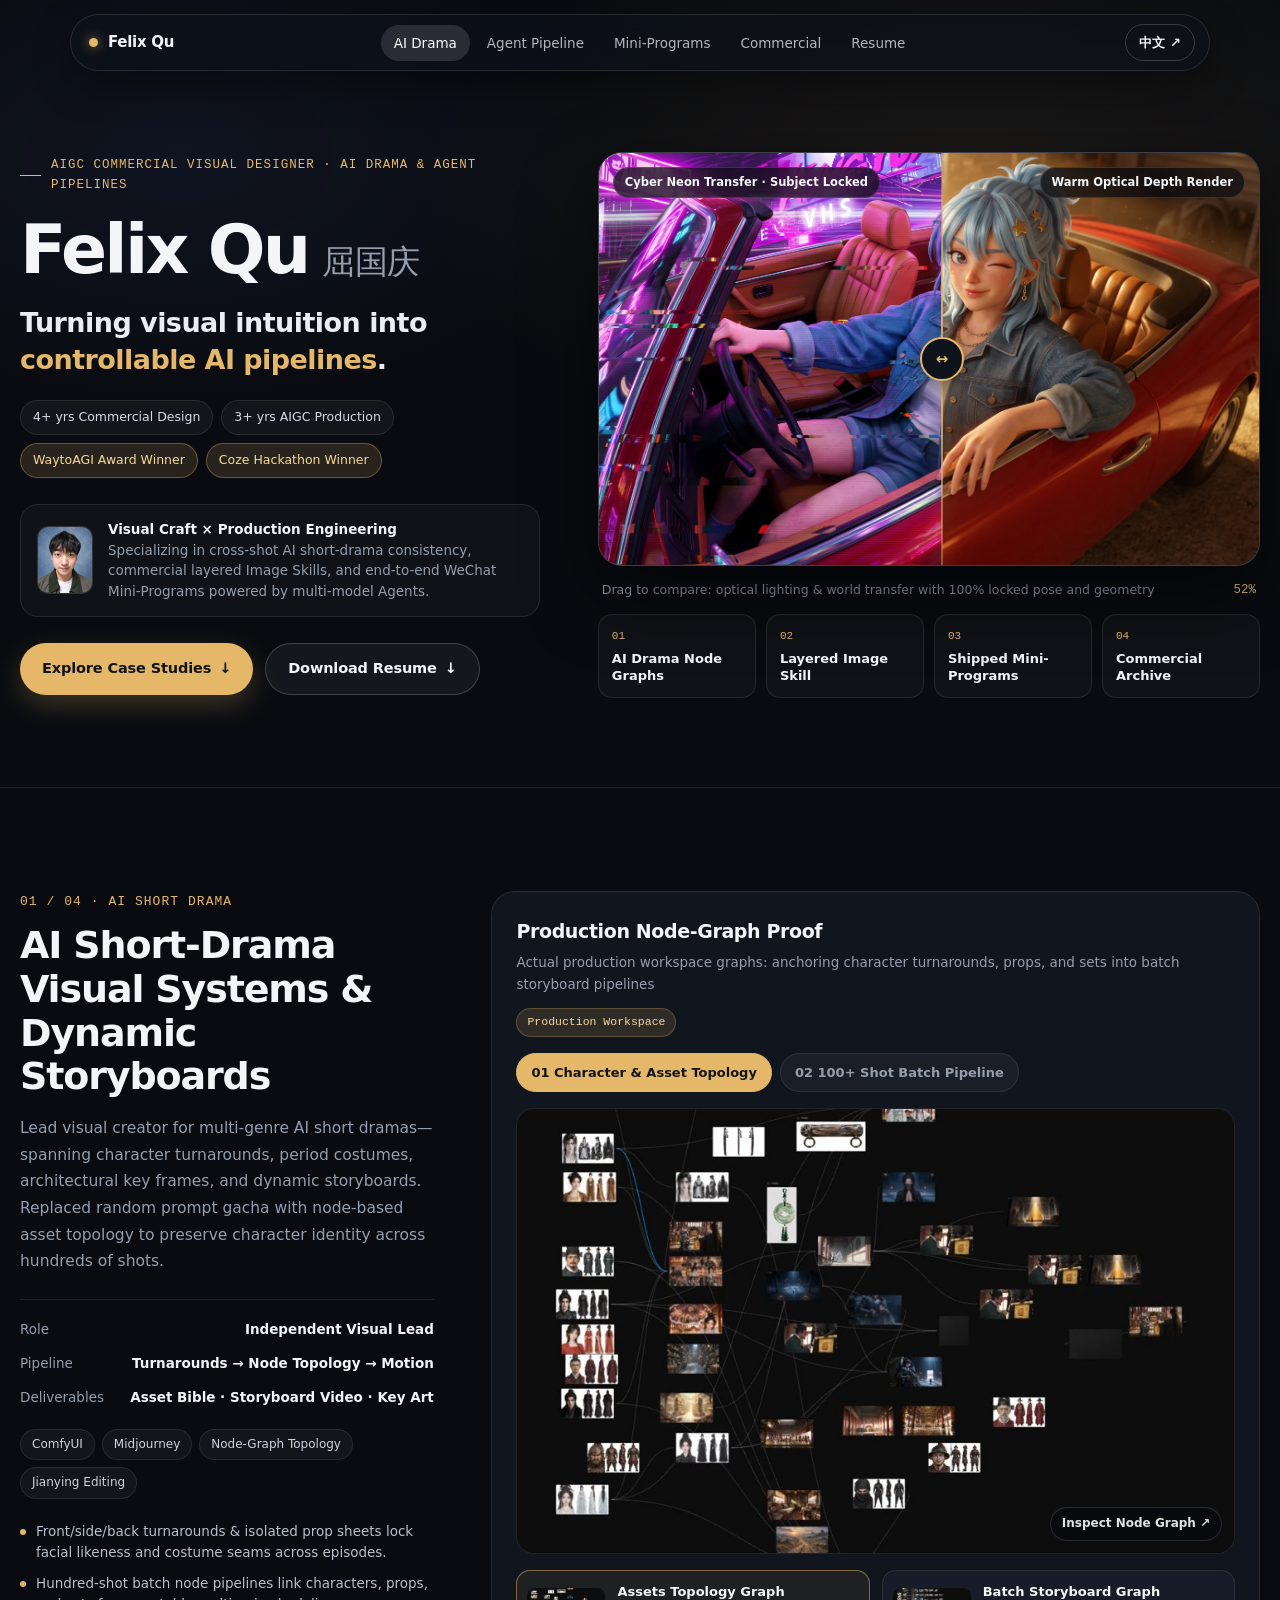
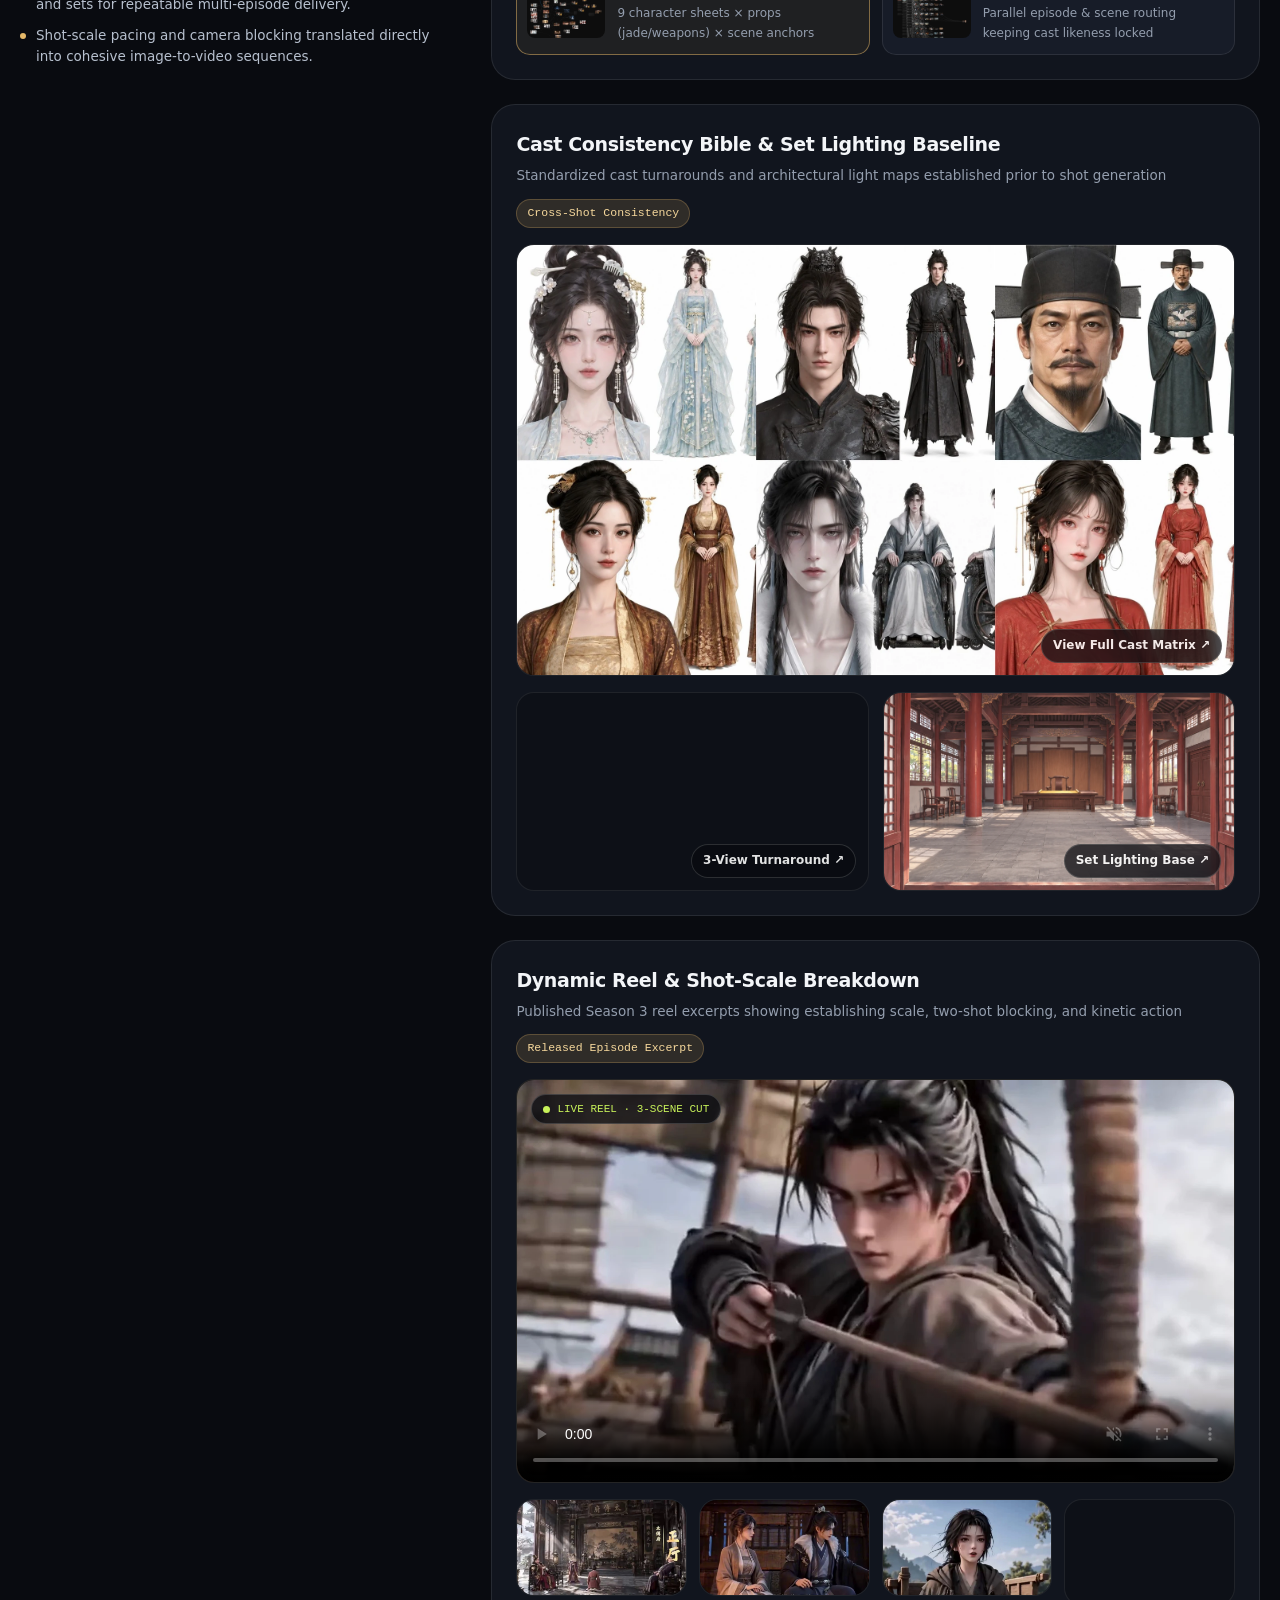
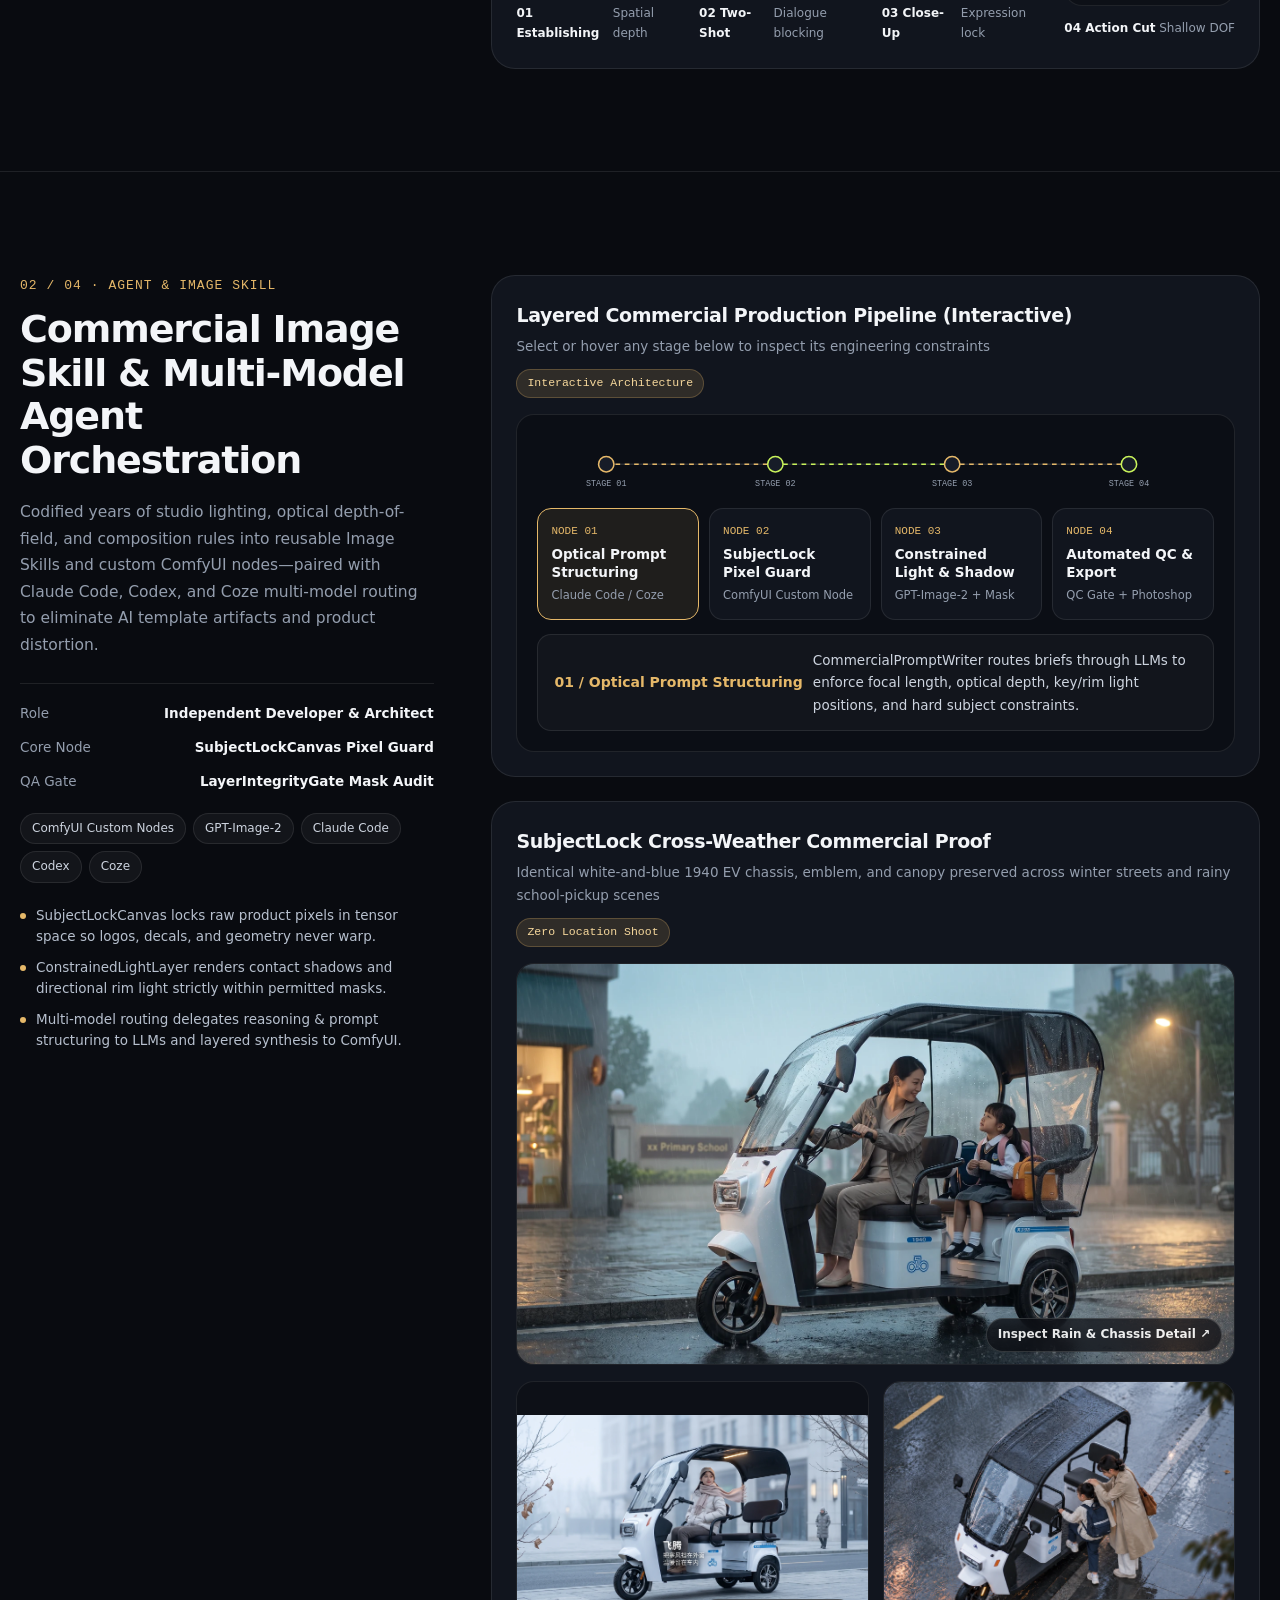
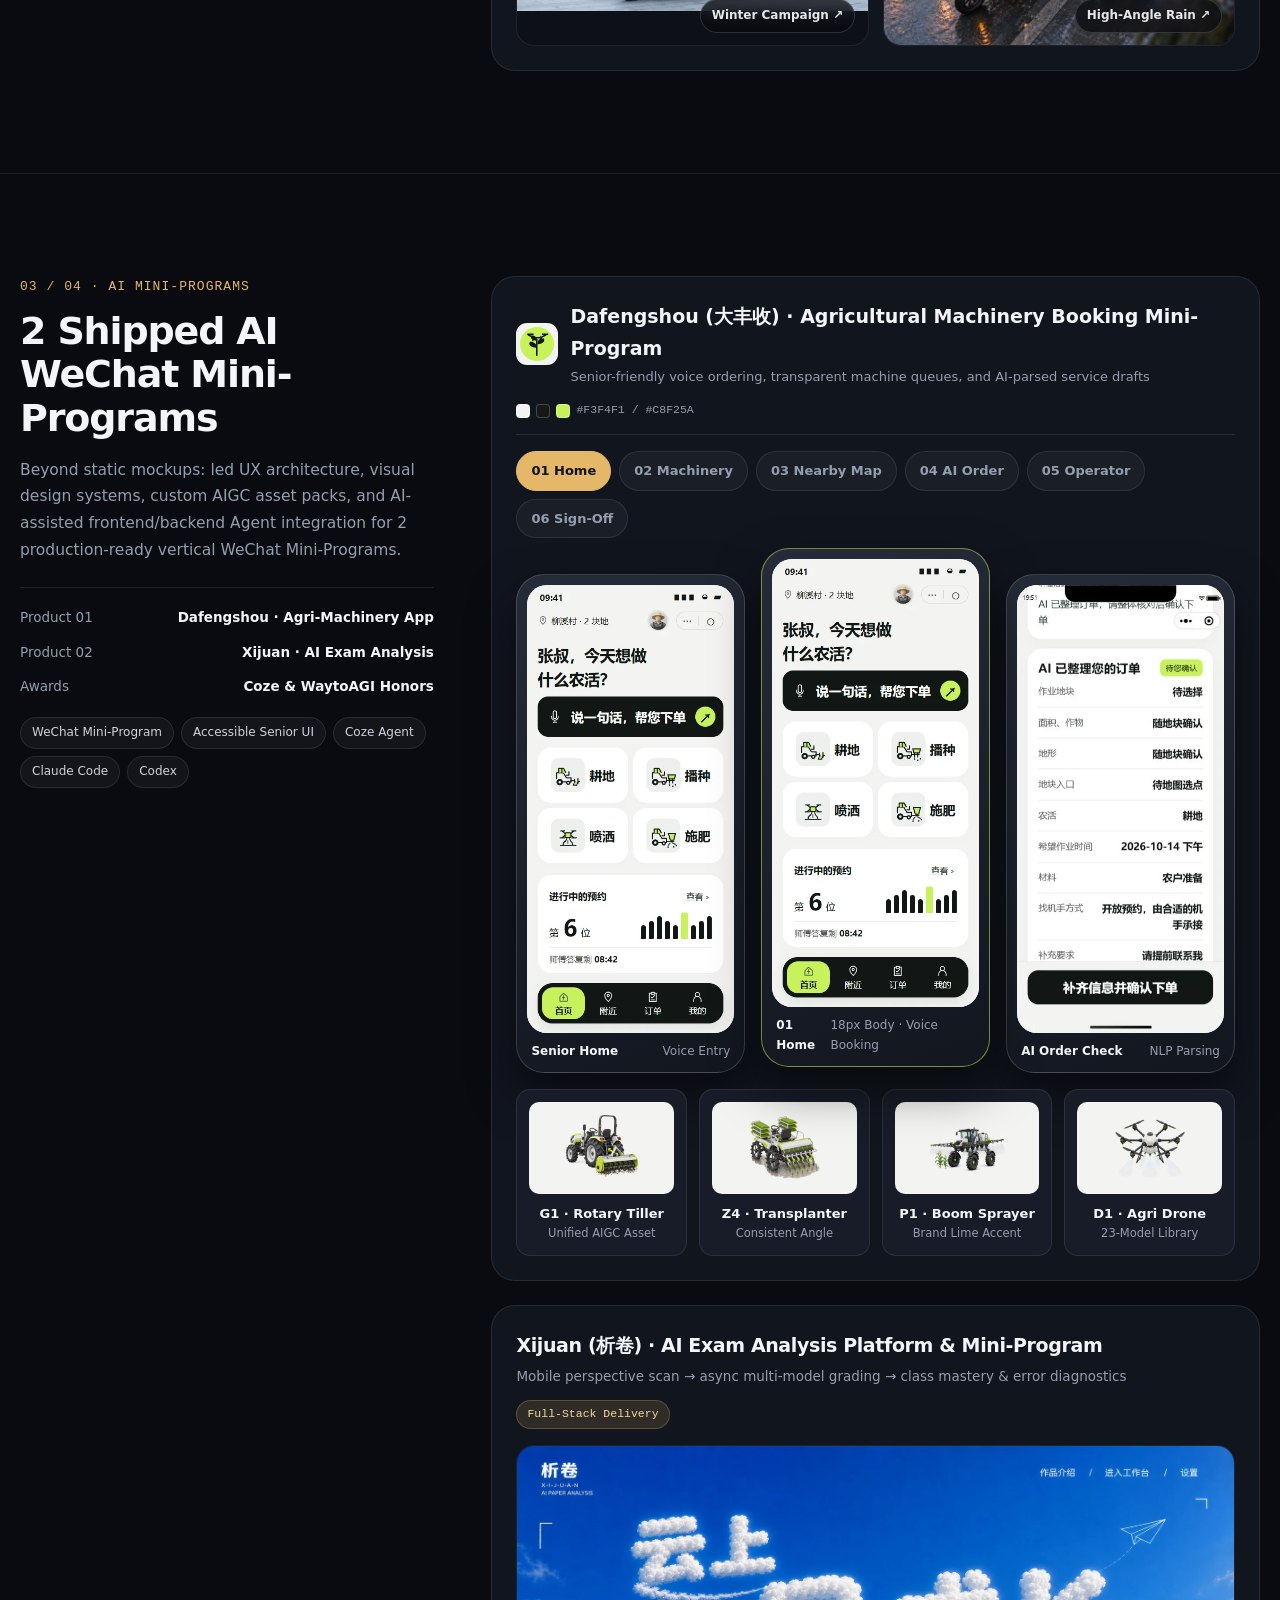
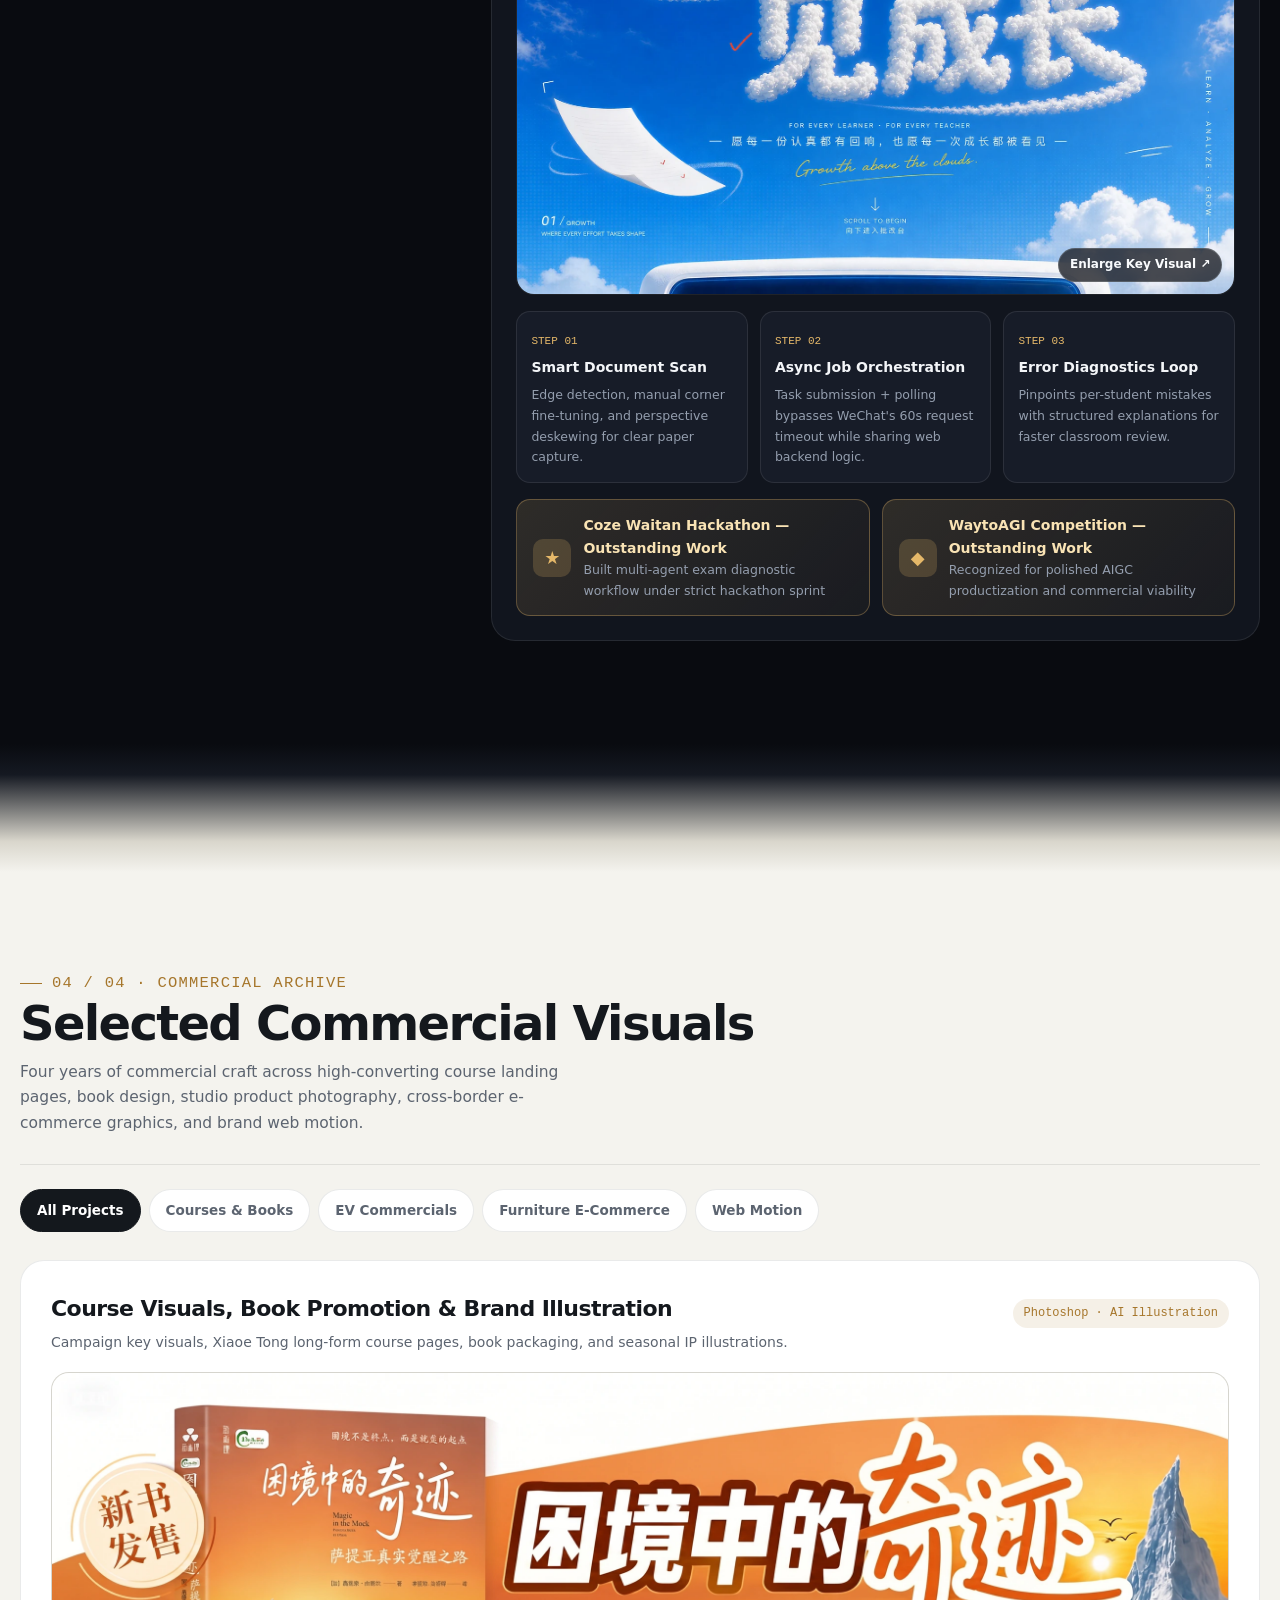
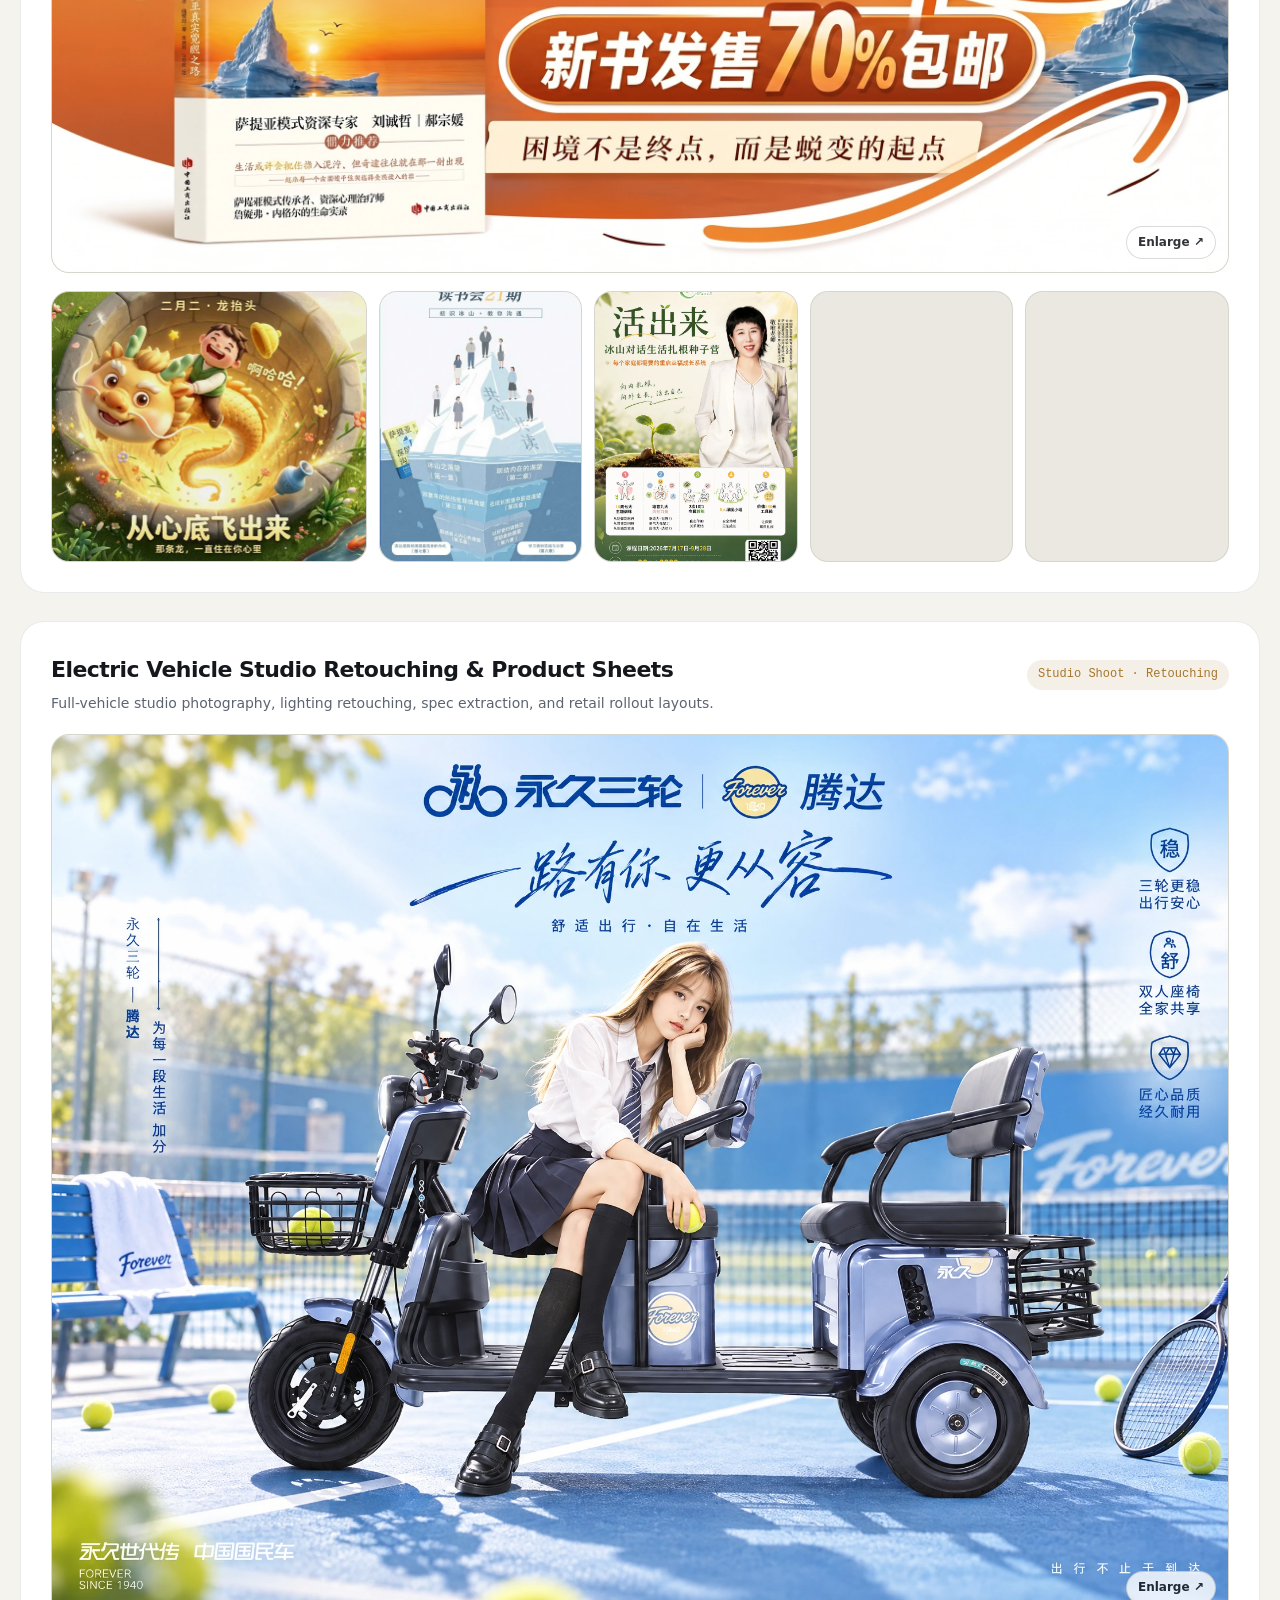
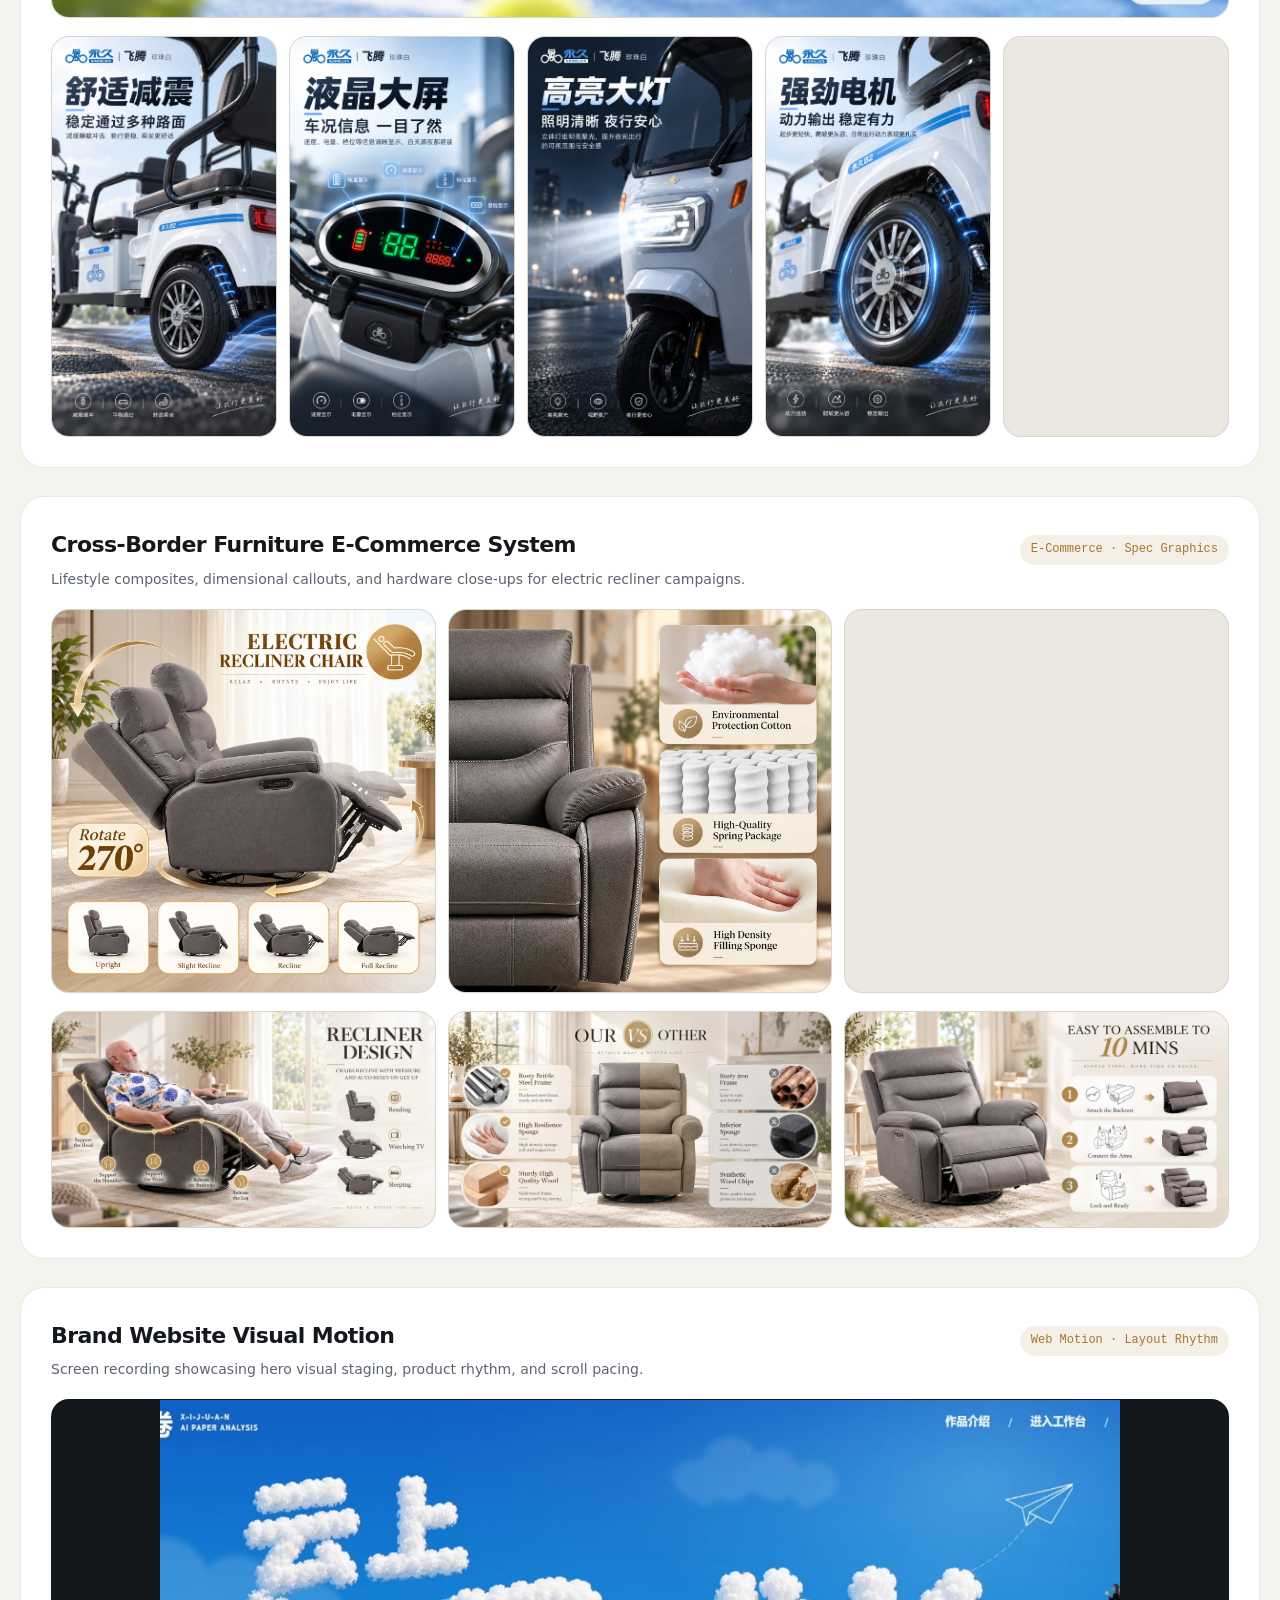
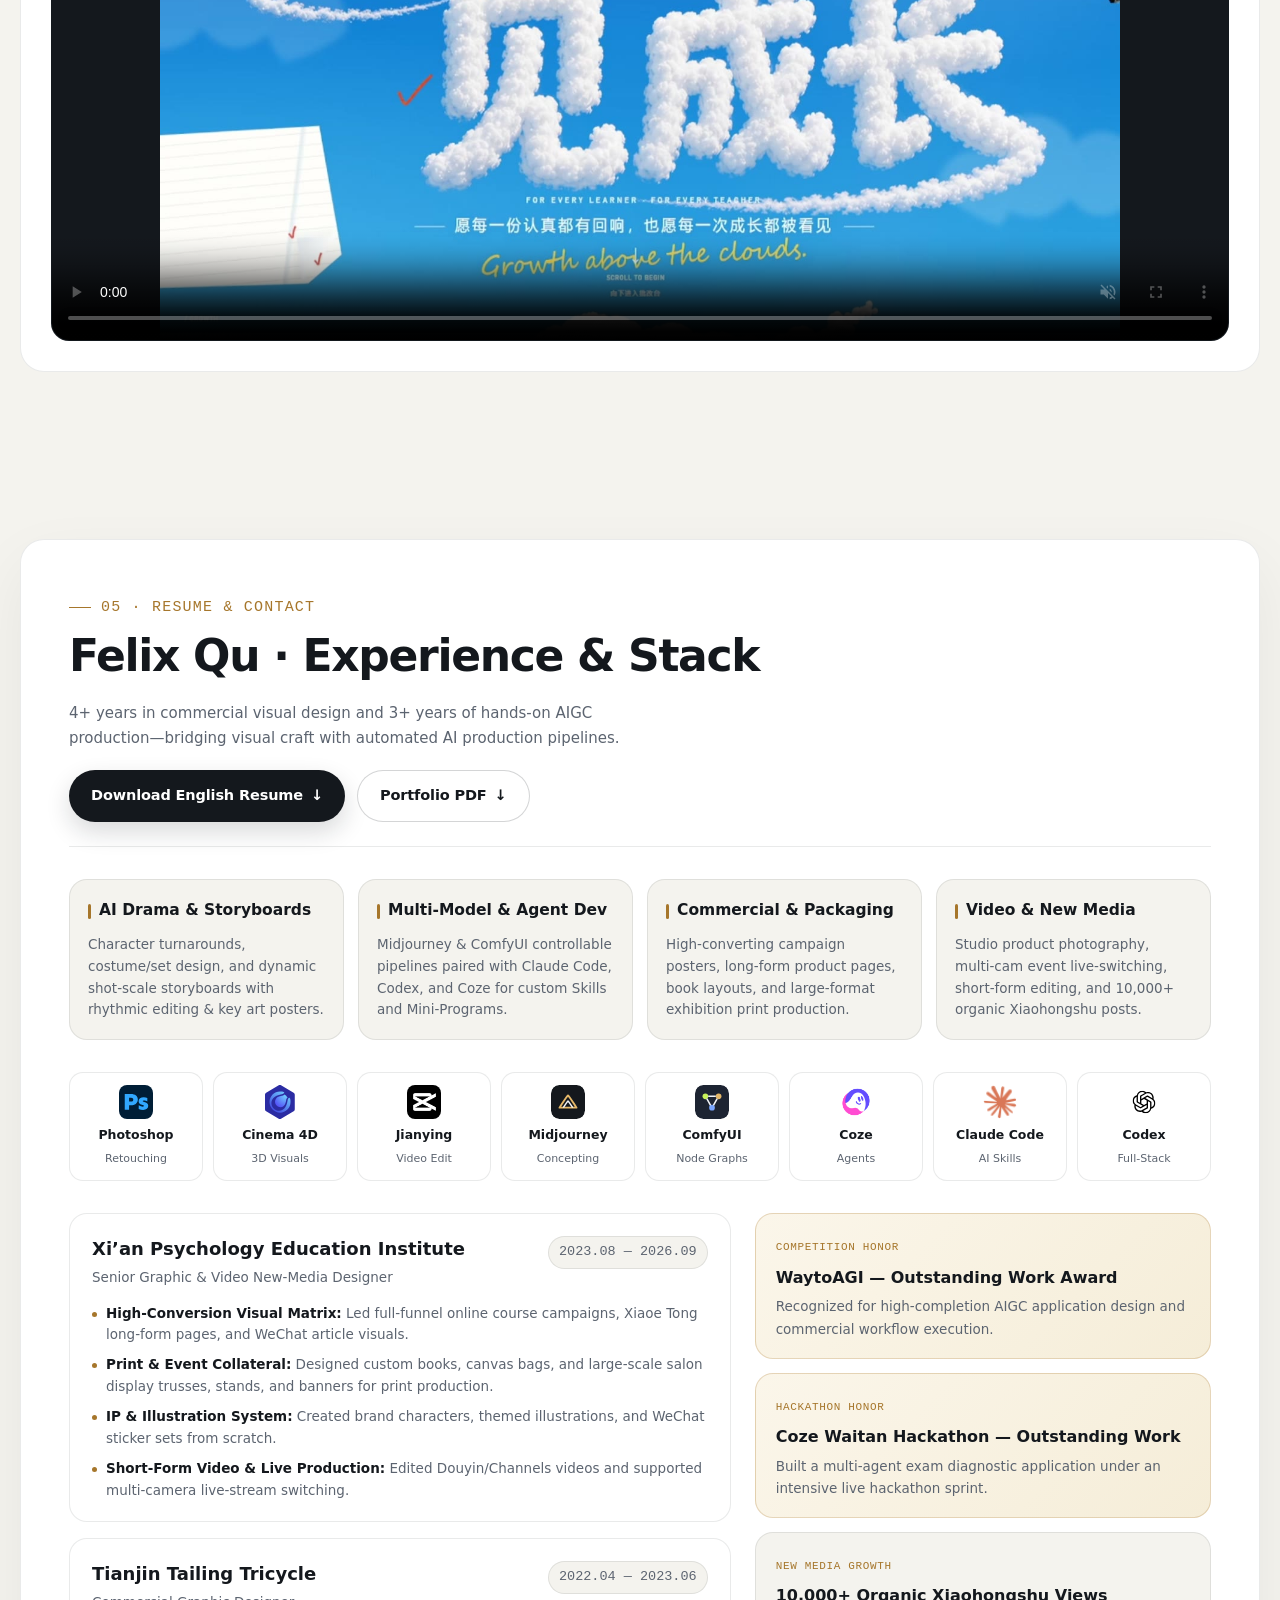
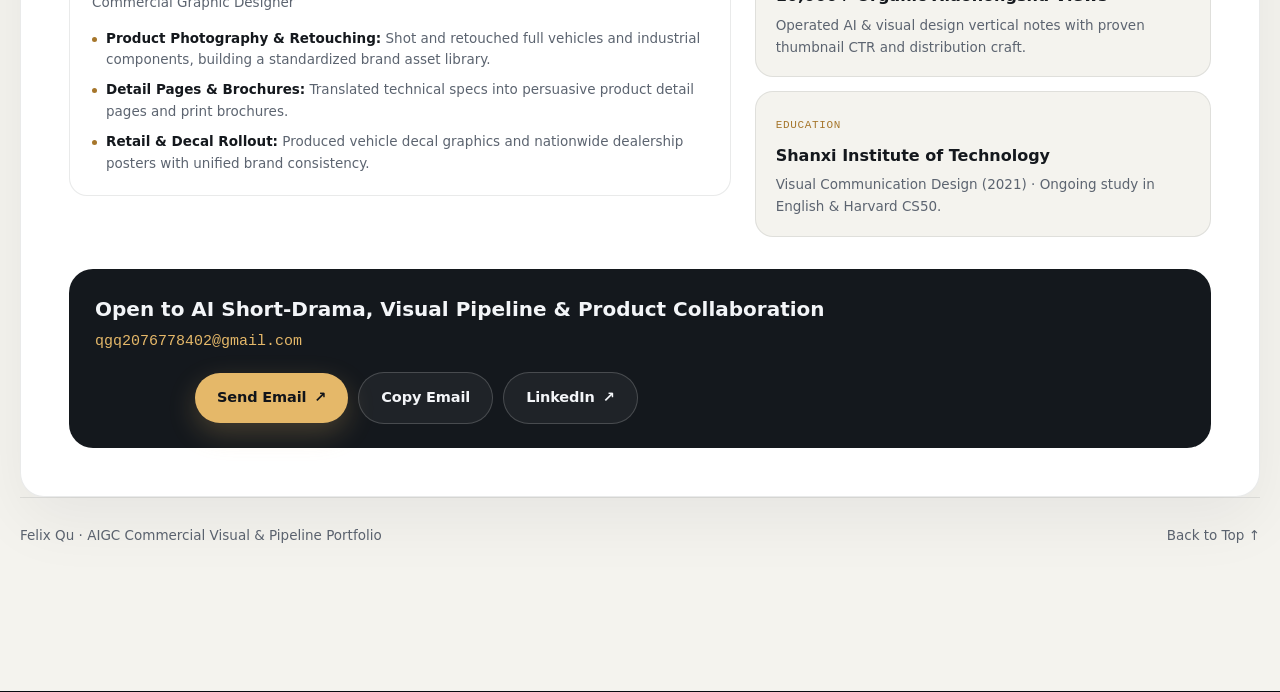
==== commit 011fbb52: "Redesign portfolio with B+A layout, AI drama, Image Skill, and mini-programs" ====
--- a/en.html
+++ b/en.html
@@ -1,12 +1,845 @@
-<!doctype html>
-<html lang="en"><head><meta charset="utf-8"><meta name="viewport" content="width=device-width,initial-scale=1"><title>Felix Qu | Visual design and AI-assisted art</title><meta name="description" content="2D concepts, course illustration and commercial visual design."><meta name="theme-color" content="#244936"><link rel="alternate" hreflang="zh-CN" href="index.html"><link rel="stylesheet" href="styles-v4.css"><script src="app-v4.js" defer></script></head>
-<body data-locale="en"><a class="skip-link" href="#game">Skip to work</a>
-<header class="site-header"><a class="brand" href="#top">Felix Qu<span class="brand-leaf" aria-hidden="true"></span></a><nav aria-label="Main navigation"><a href="#game">2D art</a><a href="#process">Process</a><a href="#commercial">Commercial visuals</a><a href="#resume">Resume &amp; contact</a></nav><a class="language" href="index.html" lang="zh-CN">中文 <span aria-hidden="true">↗</span></a></header>
-<main id="top"><section class="hero" aria-labelledby="hero-name"><div class="hero-copy"><p class="eyebrow">Visual design · AI-assisted art</p><h1 id="hero-name">Felix Qu</h1><p class="hero-line">Ideas,<span>made visual.</span></p><div class="identity"><img class="portrait" src="assets/portrait.webp" width="731" height="900" alt="Portrait of Felix Qu" loading="eager" decoding="async" fetchpriority="high"><div><p class="subname">Visual designer</p><p class="hero-history">Design work since April 2022. AI practice since March 2023.</p></div></div><p class="hero-intro">2D concepts, course illustration and commercial visual design.</p><div class="actions hero-actions"><a class="button primary hero-start" href="#game"><span class="book-icon" aria-hidden="true"></span>Open my portfolio<span class="button-arrow" aria-hidden="true">↗</span></a><a class="resume-quiet" href="resume/felix-qu-resume-en.pdf" download>Download English resume <span aria-hidden="true">↓</span></a></div></div><div class="hero-art" data-parallax><a class="hero-scene" href="#game" aria-label="Open my portfolio"><img class="hero-illustration" src="assets/ui/hero-world-v4.webp" width="1536" height="1024" alt="A male farmer, greenhouse, electric tricycle, book and armchair form one cohesive courtyard; AI-generated hero illustration" loading="eager" decoding="async" fetchpriority="high"></a><div class="hero-art-caption"><button class="hero-zoom" type="button" data-image="assets/ui/hero-world-v4.png" data-caption="A male farmer, greenhouse, electric tricycle, book and armchair form one cohesive courtyard; AI-generated hero illustration" data-gallery="hero" aria-label="Enlarge the hero illustration"><span aria-hidden="true">↗</span></button></div><nav class="scene-links" aria-label="Explore the original work behind the illustration"><a href="#course-case">Books &amp; courses</a><a href="#vehicle-case">Vehicle work</a><a href="#furniture-case">Furniture work</a></nav></div></section><div id="portfolio" class="folio" aria-label="Selected work">
-<div class="folio-toolbar"><p class="folio-label"><span class="book-icon" aria-hidden="true"></span>Selected work<small class="folio-mode">Scroll to turn</small></p><p class="folio-current-title">Scene concept</p><span class="folio-counter"><span class="folio-current">01</span><span class="counter-separator">/</span><span class="folio-total">08</span></span></div>
-<div class="folio-pages"><section class="folio-page page-game" id="game" data-page-title="Scene concept" aria-label="Scene concept"><div class="page-heading"><div><p class="page-kicker">AI-assisted original concept study</p><h2 tabindex="-1">Sunlit garden workshop</h2></div><div class="page-description"><p>A greenhouse, fruit tree and gardening props form a casual game environment concept, with readable silhouettes, consistent light and distinct materials.</p></div></div><div class="game-art"><button class="art-button" type="button" data-image="assets/game-scene.webp" data-caption="Sunlit garden workshop" data-gallery="game" aria-label="Sunlit garden workshop — View full image"><img class="" src="assets/game-scene.webp" width="1448" height="1086" alt="Sunlit garden workshop" loading="eager" decoding="async" fetchpriority="high"><span class="zoom-corner" aria-hidden="true">↗</span></button></div><div class="page-footnote"><p>AI image generation · Original concept study</p><span>Select an image to see the full detail</span></div></section><section class="folio-page page-props" id="game-props" data-page-title="Props &amp; details" aria-label="Props &amp; details"><div class="page-heading"><div><p class="page-kicker">AI-assisted original concept study</p><h2 tabindex="-1">Props from the same world</h2></div><div class="page-description"><p>A watering can, seed box, pruning shears, fruit basket, lantern and workbench follow the same palette and lighting.</p></div></div><div class="props-art"><button class="art-button" type="button" data-image="assets/game-props.webp" data-caption="Props from the same world" data-gallery="game" aria-label="Props from the same world — View full image"><img class="" src="assets/game-props.webp" width="1448" height="1086" alt="Props from the same world" loading="lazy" decoding="async"><span class="zoom-corner" aria-hidden="true">↗</span></button></div><details class="source-material"><summary>View the supplied Garden Festival Island <span aria-hidden="true">＋</span></summary><p>The original garden festival island presentation connects with the reference-driven process below.</p><button class="art-button" type="button" data-image="assets/provided-concept.webp" data-caption="Supplied garden festival island" data-gallery="source" aria-label="Supplied garden festival island — View full image"><img class="" src="assets/provided-concept.webp" width="1920" height="1080" alt="Supplied garden festival island" loading="lazy" decoding="async"><span class="zoom-corner" aria-hidden="true">↗</span></button></details></section><section class="folio-page page-process" id="process" data-page-title="Real reference process" aria-label="Real reference process"><div class="page-heading"><div><p class="page-kicker">Real reference process</p><h2 tabindex="-1">A reference-driven creative process</h2></div><div class="page-description"><p>The supplied Garden Festival Island process combines architecture and prop references into a scene, then uses a style reference to unify form and colour.</p></div></div><div class="process-art"><button class="art-button" type="button" data-image="assets/reference-process.webp" data-caption="A reference-driven creative process" data-gallery="process" aria-label="A reference-driven creative process — View full image"><img class="" src="assets/reference-process.webp" width="1872" height="963" alt="A reference-driven creative process" loading="lazy" decoding="async"><span class="zoom-corner" aria-hidden="true">↗</span></button></div><ol class="process-steps"><li><span aria-hidden="true">01</span>Architecture &amp; prop references</li><li><span aria-hidden="true">02</span>Scene composition</li><li><span aria-hidden="true">03</span>Form &amp; style consistency</li></ol><p class="source-credit">The original Chinese board retains its Gardenscapes source credit. Official imagery is included only as a style reference.</p></section><section class="folio-page page-course" id="commercial" data-page-title="Courses &amp; illustration" aria-label="Courses &amp; illustration"><article id="course-case"><div class="page-heading"><div><p class="page-kicker">Supplied original work</p><h2 tabindex="-1">Course visuals &amp; themed illustration</h2></div><div class="page-description"><p>Promotional visuals and illustrations for course communication, bringing together imagery, information hierarchy and colour. Contribution: visual design and illustration.</p><p class="tools">Photoshop · AI-assisted creation</p></div></div><div class="course-main"><button class="art-button" type="button" data-image="assets/book-promotion.webp" data-caption="Book promotion · Supplied original work" data-gallery="course" aria-label="Book promotion · Supplied original work — View full image"><img class="" src="assets/book-promotion.webp" width="2400" height="1018" alt="Book promotion · Supplied original work" loading="lazy" decoding="async"><span class="zoom-corner" aria-hidden="true">↗</span></button></div><div class="course-strip"><button class="art-button" type="button" data-image="assets/course-dragon.webp" data-caption="Course visuals &amp; themed illustration · 1" data-gallery="course" aria-label="Course visuals &amp; themed illustration · 1 — View full image"><img class="" src="assets/course-dragon.webp" width="1935" height="1080" alt="Course visuals &amp; themed illustration · 1" loading="lazy" decoding="async"><span class="zoom-corner" aria-hidden="true">↗</span></button><button class="art-button" type="button" data-image="assets/course-iceberg.webp" data-caption="Course visuals &amp; themed illustration · 2" data-gallery="course" aria-label="Course visuals &amp; themed illustration · 2 — View full image"><img class="" src="assets/course-iceberg.webp" width="936" height="1710" alt="Course visuals &amp; themed illustration · 2" loading="lazy" decoding="async"><span class="zoom-corner" aria-hidden="true">↗</span></button><button class="art-button" type="button" data-image="assets/course-growth.webp" data-caption="Course visuals &amp; themed illustration · 3" data-gallery="course" aria-label="Course visuals &amp; themed illustration · 3 — View full image"><img class="" src="assets/course-growth.webp" width="1466" height="2200" alt="Course visuals &amp; themed illustration · 3" loading="lazy" decoding="async"><span class="zoom-corner" aria-hidden="true">↗</span></button><button class="art-button" type="button" data-image="assets/course-summer.webp" data-caption="Course visuals &amp; themed illustration · 4" data-gallery="course" aria-label="Course visuals &amp; themed illustration · 4 — View full image"><img class="" src="assets/course-summer.webp" width="1344" height="2016" alt="Course visuals &amp; themed illustration · 4" loading="lazy" decoding="async"><span class="zoom-corner" aria-hidden="true">↗</span></button><button class="art-button" type="button" data-image="assets/course-illustration.webp" data-caption="Course visuals &amp; themed illustration · 5" data-gallery="course" aria-label="Course visuals &amp; themed illustration · 5 — View full image"><img class="" src="assets/course-illustration.webp" width="1024" height="1536" alt="Course visuals &amp; themed illustration · 5" loading="lazy" decoding="async"><span class="zoom-corner" aria-hidden="true">↗</span></button></div></article></section><section class="folio-page page-vehicle" id="vehicle-case" data-page-title="Vehicle visuals" aria-label="Vehicle visuals"><div class="page-heading"><div><p class="page-kicker">Supplied original work</p><h2 tabindex="-1">Electric vehicle product visuals</h2></div><div class="page-description"><p>A visual series highlights the body, lighting and seating, with clear product details and feature information.</p></div></div><div class="vehicle-spread"><div class="vehicle-main"><button class="art-button" type="button" data-image="assets/vehicle-complete.webp" data-caption="Vehicle promotion · Supplied original work" data-gallery="ev" aria-label="Vehicle promotion · Supplied original work — View full image"><img class="" src="assets/vehicle-complete.webp" width="2048" height="1536" alt="Vehicle promotion · Supplied original work" loading="lazy" decoding="async"><span class="zoom-corner" aria-hidden="true">↗</span></button></div><div class="vehicle-strip"><button class="art-button" type="button" data-image="assets/ev-1.webp" data-caption="Electric vehicle product visuals · 1" data-gallery="ev" aria-label="Electric vehicle product visuals · 1 — View full image"><img class="" src="assets/ev-1.webp" width="941" height="1672" alt="Electric vehicle product visuals · 1" loading="lazy" decoding="async"><span class="zoom-corner" aria-hidden="true">↗</span></button><button class="art-button" type="button" data-image="assets/ev-2.webp" data-caption="Electric vehicle product visuals · 2" data-gallery="ev" aria-label="Electric vehicle product visuals · 2 — View full image"><img class="" src="assets/ev-2.webp" width="941" height="1672" alt="Electric vehicle product visuals · 2" loading="lazy" decoding="async"><span class="zoom-corner" aria-hidden="true">↗</span></button><button class="art-button" type="button" data-image="assets/ev-3.webp" data-caption="Electric vehicle product visuals · 3" data-gallery="ev" aria-label="Electric vehicle product visuals · 3 — View full image"><img class="" src="assets/ev-3.webp" width="941" height="1672" alt="Electric vehicle product visuals · 3" loading="lazy" decoding="async"><span class="zoom-corner" aria-hidden="true">↗</span></button><button class="art-button" type="button" data-image="assets/ev-4.webp" data-caption="Electric vehicle product visuals · 4" data-gallery="ev" aria-label="Electric vehicle product visuals · 4 — View full image"><img class="" src="assets/ev-4.webp" width="941" height="1672" alt="Electric vehicle product visuals · 4" loading="lazy" decoding="async"><span class="zoom-corner" aria-hidden="true">↗</span></button><button class="art-button" type="button" data-image="assets/ev-5.webp" data-caption="Electric vehicle product visuals · 5" data-gallery="ev" aria-label="Electric vehicle product visuals · 5 — View full image"><img class="" src="assets/ev-5.webp" width="941" height="1672" alt="Electric vehicle product visuals · 5" loading="lazy" decoding="async"><span class="zoom-corner" aria-hidden="true">↗</span></button></div></div><p class="page-footnote">Select an image to see the full detail</p></section><section class="folio-page page-furniture" id="furniture-case" data-page-title="Furniture visuals" aria-label="Furniture visuals"><div class="page-heading"><div><p class="page-kicker">Supplied original work</p><h2 tabindex="-1">Furniture e-commerce visuals</h2></div><div class="page-description"><p>Lifestyle imagery and feature layouts present the chair’s materials, construction and everyday use.</p></div></div><div class="furniture-spread"><div class="furniture-main"><button class="art-button" type="button" data-image="assets/chair-6.webp" data-caption="Furniture e-commerce visuals · 6" data-gallery="chair" aria-label="Furniture e-commerce visuals · 6 — View full image"><img class="" src="assets/chair-6.webp" width="1254" height="1254" alt="Furniture e-commerce visuals · 6" loading="lazy" decoding="async"><span class="zoom-corner" aria-hidden="true">↗</span></button></div><div class="furniture-strip"><button class="art-button" type="button" data-image="assets/chair-1.webp" data-caption="Furniture e-commerce visuals · 1" data-gallery="chair" aria-label="Furniture e-commerce visuals · 1 — View full image"><img class="" src="assets/chair-1.webp" width="1254" height="1254" alt="Furniture e-commerce visuals · 1" loading="lazy" decoding="async"><span class="zoom-corner" aria-hidden="true">↗</span></button><button class="art-button" type="button" data-image="assets/chair-2.webp" data-caption="Furniture e-commerce visuals · 2" data-gallery="chair" aria-label="Furniture e-commerce visuals · 2 — View full image"><img class="" src="assets/chair-2.webp" width="1254" height="1254" alt="Furniture e-commerce visuals · 2" loading="lazy" decoding="async"><span class="zoom-corner" aria-hidden="true">↗</span></button><button class="art-button" type="button" data-image="assets/chair-3.webp" data-caption="Furniture e-commerce visuals · 3" data-gallery="chair" aria-label="Furniture e-commerce visuals · 3 — View full image"><img class="" src="assets/chair-3.webp" width="1672" height="941" alt="Furniture e-commerce visuals · 3" loading="lazy" decoding="async"><span class="zoom-corner" aria-hidden="true">↗</span></button><button class="art-button" type="button" data-image="assets/chair-4.webp" data-caption="Furniture e-commerce visuals · 4" data-gallery="chair" aria-label="Furniture e-commerce visuals · 4 — View full image"><img class="" src="assets/chair-4.webp" width="1672" height="941" alt="Furniture e-commerce visuals · 4" loading="lazy" decoding="async"><span class="zoom-corner" aria-hidden="true">↗</span></button><button class="art-button" type="button" data-image="assets/chair-5.webp" data-caption="Furniture e-commerce visuals · 5" data-gallery="chair" aria-label="Furniture e-commerce visuals · 5 — View full image"><img class="" src="assets/chair-5.webp" width="1672" height="941" alt="Furniture e-commerce visuals · 5" loading="lazy" decoding="async"><span class="zoom-corner" aria-hidden="true">↗</span></button></div></div><p class="page-footnote">Select an image to see the full detail</p></section><section class="folio-page page-motion" id="motion-case" data-page-title="Website visuals" aria-label="Website visuals"><div class="page-heading"><div><p class="page-kicker">Supplied original work</p><h2 tabindex="-1">Website visuals</h2></div><div class="page-description"><p>A screen recording of hero imagery, product presentation and page rhythm.</p></div></div><video controls playsinline preload="metadata" poster="assets/website-poster.jpg" aria-label="Website visuals"><source src="assets/website-visuals.mp4" type="video/mp4"><a href="assets/website-visuals.mp4">Website visuals</a></video></section><section class="folio-page page-contact" id="contact" data-page-title="Resume &amp; contact" aria-label="Resume &amp; contact"><div class="page-heading"><div><p class="page-kicker">Experience &amp; background</p><h2 tabindex="-1">Resume &amp; contact</h2></div><div class="page-description"><p>Design work since April 2022. AI practice since March 2023.</p></div></div><div class="contact-preview"><img class="contact-portrait" src="assets/portrait.webp" width="731" height="900" alt="Portrait of Felix Qu" loading="lazy" decoding="async"><div><h3>Felix Qu</h3><p class="contact-role">Graphic design &amp; AI-assisted commercial visuals</p><p>Full experience and software are below the portfolio. You can also download my resume or contact me directly.</p><a class="resume-full-link" href="#resume">View full experience &amp; tools <span aria-hidden="true">↓</span></a></div></div><div class="download-links"><a href="resume/felix-qu-resume-en.pdf" download>Download English resume <span aria-hidden="true">↓</span></a><a href="resume/felix-qu-resume-en-editable.svg" target="_blank" rel="noopener">View editable resume <span aria-hidden="true">↗</span></a><a href="downloads/felix-qu-portfolio-en.pdf" download>Download portfolio PDF <span aria-hidden="true">↓</span></a></div><div class="contact-block"><div><h3>Let’s talk about the work</h3><a class="email-text" href="mailto:qgq2076778402@gmail.com">qgq2076778402@gmail.com</a></div><div class="actions"><a class="button primary" href="mailto:qgq2076778402@gmail.com">Send an email <span aria-hidden="true">↗</span></a><button class="button secondary copy-email" type="button" data-success="Email copied" data-fail="Please copy the email manually">Copy email</button><a class="button secondary" href="https://www.linkedin.com/in/felix-qu-0a764843b/" target="_blank" rel="noopener noreferrer">LinkedIn <span aria-hidden="true">↗</span></a></div></div><p id="copy-status" class="status" role="status" aria-live="polite"></p></section></div>
-<div class="folio-controls"><button class="turn-button" type="button" data-turn="prev"><span aria-hidden="true">←</span>Previous</button><nav class="folio-dots" aria-label="Choose a portfolio page"><button type="button" data-page="0" aria-label="View page 1: Scene concept" title="Scene concept"><span>01</span></button><button type="button" data-page="1" aria-label="View page 2: Props &amp; details" title="Props &amp; details"><span>02</span></button><button type="button" data-page="2" aria-label="View page 3: Real reference process" title="Real reference process"><span>03</span></button><button type="button" data-page="3" aria-label="View page 4: Courses &amp; illustration" title="Courses &amp; illustration"><span>04</span></button><button type="button" data-page="4" aria-label="View page 5: Vehicle visuals" title="Vehicle visuals"><span>05</span></button><button type="button" data-page="5" aria-label="View page 6: Furniture visuals" title="Furniture visuals"><span>06</span></button><button type="button" data-page="6" aria-label="View page 7: Website visuals" title="Website visuals"><span>07</span></button><button type="button" data-page="7" aria-label="View page 8: Resume &amp; contact" title="Resume &amp; contact"><span>08</span></button></nav><button class="turn-button next-turn" type="button" data-turn="next">Next<span aria-hidden="true">→</span></button></div>
-<p class="folio-status sr-only" role="status" aria-live="polite"></p></div><p class="resume-bridge"><a href="#resume">Scroll to turn the work; continue down for my experience <span aria-hidden="true">↓</span></a></p><section id="resume" class="resume-section" aria-labelledby="resume-title" tabindex="-1"><div class="resume-heading"><div><p class="eyebrow">Felix Qu · Visual design</p><h2 id="resume-title">Experience &amp; creative tools</h2><p class="resume-role">Graphic design &amp; AI-assisted commercial visuals</p></div><a class="button primary" href="resume/felix-qu-resume-en.pdf" download>Download English resume <span aria-hidden="true">↓</span></a></div><p class="resume-intro">Design work since April 2022, with AI practice since March 2023. I turn course, product and promotional briefs into visual work across graphic design, illustration, photography, print and video.</p><div class="software-panel"><h3>Software I use</h3><ul class="software-grid"><li class="software-item"><span class="software-mark" aria-hidden="true"><img class="software-logo" src="assets/software/ps.svg" width="48" height="48" alt="" loading="lazy" decoding="async"></span><div><h4>Photoshop</h4><p>Image editing · Visual design</p></div></li><li class="software-item"><span class="software-mark" aria-hidden="true"><img class="software-logo" src="assets/software/c4d.svg" width="48" height="48" alt="" loading="lazy" decoding="async"></span><div><h4>Cinema 4D</h4><p>3D visual creation</p></div></li><li class="software-item"><span class="software-mark" aria-hidden="true"><img class="software-logo" src="assets/software/jianying.png" width="48" height="48" alt="" loading="lazy" decoding="async"></span><div><h4>Jianying</h4><p>Video editing</p></div></li><li class="software-item"><span class="software-mark" aria-hidden="true"><img class="software-logo" src="assets/software/codex.svg" width="48" height="48" alt="" loading="lazy" decoding="async"></span><div><h4>Codex</h4><p>AI-assisted coding</p></div></li><li class="software-item"><span class="software-mark" aria-hidden="true"><img class="software-logo" src="assets/software/claude.png" width="48" height="48" alt="" loading="lazy" decoding="async"></span><div><h4>Claude Code</h4><p>AI-assisted coding</p></div></li><li class="software-item"><span class="software-mark" aria-hidden="true"><img class="software-logo" src="assets/software/coze.png" width="48" height="48" alt="" loading="lazy" decoding="async"></span><div><h4>Coze</h4><p>Agents &amp; application building</p></div></li></ul></div><div class="career-layout"><div class="career-panel"><h3>Work experience</h3><article class="career-entry"><div class="career-heading"><div><h4>Xi’an Jiahe’ai Xinli</h4><p>Graphic &amp; video design</p></div><p class="career-date">Aug 2023 — Sep 2026</p></div><ul class="career-details"><li><strong>Course promotion</strong><span>Designed course materials, posters, long-form course graphics, Xiaoe Tong course pages and WeChat article visuals, with clear information hierarchy and a consistent visual style.</span></li><li><strong>Illustration &amp; characters</strong><span>Created themed illustrations, character designs and stickers, including style, form and expressions.</span></li><li><strong>Print &amp; merchandise</strong><span>Designed display boards, truss graphics, stands and banners; worked on book layout and canvas bags, and prepared printed materials for production.</span></li><li><strong>Video &amp; event support</strong><span>Edited WeChat Channels and Douyin videos; supported on-site recording, live production and live-stream switching.</span></li></ul></article><article class="career-entry"><div class="career-heading"><div><h4>Tianjin Tailing Hongye Keji Co., Ltd.</h4><p>Graphic design</p></div><p class="career-date">Apr 2022 — Jun 2023</p></div><ul class="career-details"><li><strong>Product promotion</strong><span>Created WeChat article graphics and long-form product visuals, highlighting product features and organising information.</span></li><li><strong>Product photography</strong><span>Photographed products and produced promotional images, using lighting, composition and detail to present them.</span></li><li><strong>Online &amp; print adaptation</strong><span>Prepared promotional print materials and adapted layouts to different sizes while keeping the visual series consistent.</span></li></ul></article></div><aside class="resume-aside"><section><h3>AI &amp; creative practice</h3><p>Use AI for reference gathering, image generation and visual creation, selecting tools around the intended image and organising reusable workflows.</p><p>ComfyUI practice: reference inputs, subject protection, masked compositing and layered output, with Codex-assisted custom-node work.</p></section><section><h3>Education</h3><h4>Shanxi Institute of Technology</h4><p>Graduated in 2021 · Visual Communication · Associate degree</p></section><section><h3>Ongoing learning</h3><p>Studying English and CS50, and exploring new models, tools and creative methods.</p></section></aside></div><section class="achievement-section" aria-labelledby="practice-title"><h3 id="practice-title">Other practice</h3><div class="achievement-grid"><article class="recognition-card"><div class="trophy-medallion"><svg class="trophy-icon" viewBox="0 0 80 90" aria-hidden="true" focusable="false"><defs><linearGradient id="trophy-gold" x1="0" y1="0" x2="1" y2="1"><stop stop-color="#fff3b3"/><stop offset=".45" stop-color="#f5c35c"/><stop offset="1" stop-color="#b77c24"/></linearGradient></defs><path d="M23 13H9v11c0 14 8 21 20 22M57 13h14v11c0 14-8 21-20 22" fill="none" stroke="#d69e38" stroke-width="7" stroke-linejoin="round"/><path d="M20 8h40v23c0 17-9 25-20 25S20 48 20 31Z" fill="url(#trophy-gold)" stroke="#dba23c" stroke-width="2"/><path d="m40 18 4.1 8.3 9.2 1.3-6.6 6.5 1.6 9.2-8.3-4.4-8.3 4.4 1.6-9.2-6.6-6.5 9.2-1.3Z" fill="#fff2b6"/><path d="M36 55h8v15h-8z" fill="#d89f35"/><path d="M27 70h26l5 10H22Z" fill="url(#trophy-gold)"/><rect x="18" y="79" width="44" height="8" rx="3" fill="#8e6834"/><path d="M25 13v18c0 9 2 13 6 16" fill="none" stroke="#fff5c8" stroke-width="3" stroke-linecap="round"/></svg></div><div><p class="recognition-event">Coze Waitan Hackathon</p><h4>Selected as an outstanding work</h4><p class="recognition-project">Exam analysis project</p></div></article><article class="readership-card"><div><h4>Xiaohongshu content creation</h4><p class="view-stat"><strong class="view-count">10,000</strong><span>Views on a single post</span></p></div><span class="views-mark" aria-hidden="true">↗</span></article></div></section><div class="resume-files"><div><h3>Resume &amp; portfolio files</h3><div class="download-links"><a href="resume/felix-qu-resume-en.pdf" download>Download English resume <span aria-hidden="true">↓</span></a><a href="resume/felix-qu-resume-en-editable.svg" target="_blank" rel="noopener">View editable resume <span aria-hidden="true">↗</span></a><a href="downloads/felix-qu-portfolio-en.pdf" download>Download portfolio PDF <span aria-hidden="true">↓</span></a></div></div><div class="resume-contact-links"><a href="mailto:qgq2076778402@gmail.com">qgq2076778402@gmail.com <span aria-hidden="true">↗</span></a><a href="https://www.linkedin.com/in/felix-qu-0a764843b/" target="_blank" rel="noopener noreferrer">LinkedIn <span aria-hidden="true">↗</span></a></div></div></section></main>
-<footer><p>Felix Qu · Visual design portfolio</p><a href="#top">Back to the cover ↑</a></footer>
-<dialog class="lightbox" aria-label="View full image"><div class="lightbox-toolbar"><p id="lightbox-caption"></p><button type="button" class="lightbox-close" aria-label="Close image">✕</button></div><div class="lightbox-stage"><img alt=""></div><div class="lightbox-bottom"><button type="button" class="lightbox-prev" aria-label="Previous image">←</button><p id="lightbox-count"></p><button type="button" class="lightbox-next" aria-label="Next image">→</button></div></dialog>
-</body></html>+<!doctype html>
+<html lang="en">
+<head>
+  <meta charset="utf-8">
+  <meta name="viewport" content="width=device-width, initial-scale=1">
+  <title>Felix Qu | AIGC Commercial Visual Designer · AI Short Drama &amp; Agent Pipelines</title>
+  <meta name="description" content="Portfolio of Felix Qu: AI short-drama visual systems &amp; dynamic storyboards, commercial layered Image Skills &amp; multi-model Agent workflows, WeChat mini-programs, and commercial visual design.">
+  <meta name="theme-color" content="#090b10">
+  <link rel="alternate" hreflang="zh-CN" href="index.html">
+  <link rel="stylesheet" href="styles-v5.css">
+  <script src="app-v5.js" defer></script>
+</head>
+<body data-locale="en">
+  <a class="skip-link" href="#drama">Skip to featured work</a>
+  <div id="scroll-progress" class="scroll-progress" aria-hidden="true"><span></span></div>
+
+  <header class="site-header" data-header-theme="dark">
+    <a class="brand" href="#top">
+      <span class="brand-mark" aria-hidden="true"></span>
+      <span>Felix Qu</span>
+    </a>
+    <nav class="site-nav" aria-label="Main navigation">
+      <a href="#drama">AI Drama</a>
+      <a href="#pipeline">Agent Pipeline</a>
+      <a href="#apps">Mini-Programs</a>
+      <a href="#commercial">Commercial</a>
+      <a href="#resume">Resume</a>
+    </nav>
+    <a class="lang-switch" href="index.html" lang="zh-CN">中文 <span aria-hidden="true">↗</span></a>
+  </header>
+
+  <main id="top">
+    <!-- DARK CINEMA ZONE -->
+    <div class="zone-dark" data-zone="dark">
+      <!-- HERO -->
+      <section class="hero-section" aria-labelledby="hero-name">
+        <div class="container hero-grid">
+          <div class="hero-copy">
+            <p class="eyebrow">AIGC Commercial Visual Designer · AI Drama &amp; Agent Pipelines</p>
+            <h1 id="hero-name" class="hero-title">Felix Qu<span class="hero-title-en">屈国庆</span></h1>
+            <p class="hero-tagline">Turning visual intuition into <em>controllable AI pipelines</em>.</p>
+
+            <ul class="hero-badges">
+              <li>4+ yrs Commercial Design</li>
+              <li>3+ yrs AIGC Production</li>
+              <li class="badge-highlight">WaytoAGI Award Winner</li>
+              <li class="badge-highlight">Coze Hackathon Winner</li>
+            </ul>
+
+            <div class="hero-author">
+              <img class="hero-portrait reveal-img" src="assets/portrait.webp" width="731" height="900" alt="Portrait of Felix Qu" loading="eager" decoding="async" fetchpriority="high">
+              <p>
+                <strong>Visual Craft × Production Engineering</strong><br>
+                Specializing in cross-shot AI short-drama consistency, commercial layered Image Skills, and end-to-end WeChat Mini-Programs powered by multi-model Agents.
+              </p>
+            </div>
+
+            <div class="hero-actions">
+              <a class="btn btn-primary-dark btn-magnetic" href="#drama">Explore Case Studies <span aria-hidden="true">↓</span></a>
+              <a class="btn btn-ghost-dark" href="resume/felix-qu-resume-en.pdf" download>Download Resume <span aria-hidden="true">↓</span></a>
+            </div>
+          </div>
+
+          <div class="hero-stage">
+            <div class="compare-frame" data-compare>
+              <img class="compare-img reveal-img" src="assets/pipeline/compare-warm.webp" width="1600" height="900" alt="Warm natural optical depth render" loading="eager" decoding="async" fetchpriority="high">
+              <div class="compare-after-wrap">
+                <img class="compare-img reveal-img" src="assets/pipeline/compare-cyber.webp" width="1600" height="900" alt="Cyberpunk neon style transfer with locked subject geometry" loading="eager" decoding="async" fetchpriority="high">
+              </div>
+              <span class="compare-label left">Cyber Neon Transfer · Subject Locked</span>
+              <span class="compare-label right">Warm Optical Depth Render</span>
+              <div class="compare-divider" aria-hidden="true"></div>
+              <button class="compare-handle" type="button" role="slider" aria-label="Drag to compare lighting and style transfer pipelines" aria-valuemin="6" aria-valuemax="94" aria-valuenow="52">↔</button>
+            </div>
+            <div class="compare-caption-bar">
+              <span>Drag to compare: optical lighting &amp; world transfer with 100% locked pose and geometry</span>
+              <span id="compare-percent">52%</span>
+            </div>
+
+            <nav class="hero-index-strip" aria-label="Portfolio chapter index">
+              <a class="hero-index-card" href="#drama">
+                <small>01</small>
+                <strong>AI Drama Node Graphs</strong>
+              </a>
+              <a class="hero-index-card" href="#pipeline">
+                <small>02</small>
+                <strong>Layered Image Skill</strong>
+              </a>
+              <a class="hero-index-card" href="#apps">
+                <small>03</small>
+                <strong>Shipped Mini-Programs</strong>
+              </a>
+              <a class="hero-index-card" href="#commercial">
+                <small>04</small>
+                <strong>Commercial Archive</strong>
+              </a>
+            </nav>
+          </div>
+        </div>
+      </section>
+
+      <!-- CHAPTER 01: AI SHORT DRAMA -->
+      <section id="drama" class="chapter-section" aria-labelledby="drama-title">
+        <div class="container split-chapter">
+          <aside class="chapter-sticky" data-reveal>
+            <p class="chapter-index">01 / 04 · AI SHORT DRAMA</p>
+            <h2 id="drama-title" class="chapter-title">AI Short-Drama Visual Systems &amp; Dynamic Storyboards</h2>
+            <p class="chapter-lead">
+              Lead visual creator for multi-genre AI short dramas—spanning character turnarounds, period costumes, architectural key frames, and dynamic storyboards. Replaced random prompt gacha with node-based asset topology to preserve character identity across hundreds of shots.
+            </p>
+            <dl class="meta-list">
+              <div class="meta-row"><dt>Role</dt><dd>Independent Visual Lead</dd></div>
+              <div class="meta-row"><dt>Pipeline</dt><dd>Turnarounds → Node Topology → Motion</dd></div>
+              <div class="meta-row"><dt>Deliverables</dt><dd>Asset Bible · Storyboard Video · Key Art</dd></div>
+            </dl>
+            <div class="pill-group">
+              <span class="tech-pill">ComfyUI</span>
+              <span class="tech-pill">Midjourney</span>
+              <span class="tech-pill">Node-Graph Topology</span>
+              <span class="tech-pill">Jianying Editing</span>
+            </div>
+            <ul class="chapter-highlights">
+              <li>Front/side/back turnarounds &amp; isolated prop sheets lock facial likeness and costume seams across episodes.</li>
+              <li>Hundred-shot batch node pipelines link characters, props, and sets for repeatable multi-episode delivery.</li>
+              <li>Shot-scale pacing and camera blocking translated directly into cohesive image-to-video sequences.</li>
+            </ul>
+          </aside>
+
+          <div class="chapter-showcase">
+            <article class="showcase-card" data-reveal>
+              <div class="card-head">
+                <div>
+                  <h3>Production Node-Graph Proof</h3>
+                  <p>Actual production workspace graphs: anchoring character turnarounds, props, and sets into batch storyboard pipelines</p>
+                </div>
+                <span class="card-tag">Production Workspace</span>
+              </div>
+
+              <div class="tab-bar" role="tablist" aria-label="Switch node graph view">
+                <button class="tab-btn is-active" type="button" role="tab" aria-selected="true" data-node-tab="assets">01 Character &amp; Asset Topology</button>
+                <button class="tab-btn" type="button" role="tab" aria-selected="false" data-node-tab="storyboard">02 100+ Shot Batch Pipeline</button>
+              </div>
+
+              <div class="node-stage-panel" data-node-panel="assets">
+                <button class="media-btn" type="button" data-image="assets/drama/node-assets-graph.webp" data-caption="Short-Drama Graph 01: Character turnarounds × key props × scene references (click 1.8× Zoom to inspect connections)" data-gallery="drama-nodes">
+                  <img class="reveal-img" src="assets/drama/node-assets-graph.webp" width="1920" height="1146" alt="Short drama asset node graph connecting characters, props, and scenes" loading="lazy" decoding="async">
+                  <span class="zoom-badge">Inspect Node Graph ↗</span>
+                </button>
+              </div>
+
+              <div class="node-stage-panel" data-node-panel="storyboard" hidden>
+                <button class="media-btn" type="button" data-image="assets/drama/node-storyboard-graph.webp" data-caption="Short-Drama Graph 02: Multi-episode batch storyboard consistency pipeline (click 1.8× Zoom for shot-by-shot inspection)" data-gallery="drama-nodes">
+                  <img class="reveal-img" src="assets/drama/node-storyboard-graph.webp" width="1920" height="1333" alt="Hundred-shot batch storyboard node pipeline" loading="lazy" decoding="async">
+                  <span class="zoom-badge">Inspect Batch Pipeline ↗</span>
+                </button>
+              </div>
+
+              <div class="node-thumb-pair">
+                <button class="node-thumb-card is-active" type="button" data-node-card="assets">
+                  <img src="assets/drama/node-assets-graph.webp" alt="" loading="lazy">
+                  <div>
+                    <strong>Assets Topology Graph</strong>
+                    <span>9 character sheets × props (jade/weapons) × scene anchors</span>
+                  </div>
+                </button>
+                <button class="node-thumb-card" type="button" data-node-card="storyboard">
+                  <img src="assets/drama/node-storyboard-graph.webp" alt="" loading="lazy">
+                  <div>
+                    <strong>Batch Storyboard Graph</strong>
+                    <span>Parallel episode &amp; scene routing keeping cast likeness locked</span>
+                  </div>
+                </button>
+              </div>
+            </article>
+
+            <article class="showcase-card" data-reveal>
+              <div class="card-head">
+                <div>
+                  <h3>Cast Consistency Bible &amp; Set Lighting Baseline</h3>
+                  <p>Standardized cast turnarounds and architectural light maps established prior to shot generation</p>
+                </div>
+                <span class="card-tag">Cross-Shot Consistency</span>
+              </div>
+
+              <button class="media-btn" type="button" data-image="assets/drama/drama-six-cast.webp" data-caption="Full Cast Visual Matrix: 6 lead &amp; supporting characters with unified rendering style and period wardrobe" data-gallery="drama-cast">
+                <img class="reveal-img" src="assets/drama/drama-six-cast.webp" width="1920" height="1146" alt="Six-character period drama cast sheet" loading="lazy" decoding="async">
+                <span class="zoom-badge">View Full Cast Matrix ↗</span>
+              </button>
+
+              <div class="grid-2">
+                <button class="media-btn" type="button" data-image="assets/drama/drama-char-turnaround.webp" data-caption="Heroine 3-view turnaround &amp; facial close-up anchor sheet" data-gallery="drama-cast">
+                  <img class="reveal-img" src="assets/drama/drama-char-turnaround.webp" width="1800" height="1012" alt="Character front side back turnaround" loading="lazy" decoding="async">
+                  <span class="zoom-badge">3-View Turnaround ↗</span>
+                </button>
+                <button class="media-btn" type="button" data-image="assets/drama/drama-scene-hall.webp" data-caption="Core Interior Set: Traditional wooden hall with controlled window lattice sunlight" data-gallery="drama-cast">
+                  <img class="reveal-img" src="assets/drama/drama-scene-hall.webp" width="1800" height="1012" alt="Chinese traditional hall concept set" loading="lazy" decoding="async">
+                  <span class="zoom-badge">Set Lighting Base ↗</span>
+                </button>
+              </div>
+            </article>
+
+            <article class="showcase-card" data-reveal>
+              <div class="card-head">
+                <div>
+                  <h3>Dynamic Reel &amp; Shot-Scale Breakdown</h3>
+                  <p>Published Season 3 reel excerpts showing establishing scale, two-shot blocking, and kinetic action</p>
+                </div>
+                <span class="card-tag">Released Episode Excerpt</span>
+              </div>
+
+              <div class="cinema-video-wrap">
+                <span class="video-pill">LIVE REEL · 3-SCENE CUT</span>
+                <video muted loop playsinline controls preload="metadata" poster="assets/drama/drama-poster.webp" data-autoplay-visible aria-label="AI short drama highlight reel">
+                  <source src="assets/drama/drama-reel.mp4" type="video/mp4">
+                </video>
+              </div>
+
+              <div class="grid-4">
+                <figure class="shot-card" style="margin:0;">
+                  <button class="media-btn" type="button" data-image="assets/drama/shot-1.webp" data-caption="Shot 01 · Establishing Wide: Grand hall spatial hierarchy and ensemble blocking" data-gallery="drama-shots">
+                    <img class="reveal-img" src="assets/drama/shot-1.webp" width="1280" height="720" alt="Wide establishing shot" loading="lazy" decoding="async">
+                  </button>
+                  <figcaption><strong>01 Establishing</strong><span>Spatial depth</span></figcaption>
+                </figure>
+                <figure class="shot-card" style="margin:0;">
+                  <button class="media-btn" type="button" data-image="assets/drama/shot-2.webp" data-caption="Shot 02 · Two-Shot Medium: Carriage interior lighting and eyeline match" data-gallery="drama-shots">
+                    <img class="reveal-img" src="assets/drama/shot-2.webp" width="1280" height="720" alt="Two-shot dialogue frame" loading="lazy" decoding="async">
+                  </button>
+                  <figcaption><strong>02 Two-Shot</strong><span>Dialogue blocking</span></figcaption>
+                </figure>
+                <figure class="shot-card" style="margin:0;">
+                  <button class="media-btn" type="button" data-image="assets/drama/shot-3.webp" data-caption="Shot 03 · Close-Up: Outdoor daylight wind hair and facial expression continuity" data-gallery="drama-shots">
+                    <img class="reveal-img" src="assets/drama/shot-3.webp" width="1280" height="720" alt="Outdoor heroine close-up" loading="lazy" decoding="async">
+                  </button>
+                  <figcaption><strong>03 Close-Up</strong><span>Expression lock</span></figcaption>
+                </figure>
+                <figure class="shot-card" style="margin:0;">
+                  <button class="media-btn" type="button" data-image="assets/drama/shot-4.webp" data-caption="Shot 04 · Action Frame: Archer draw with shallow depth-of-field motion" data-gallery="drama-shots">
+                    <img class="reveal-img" src="assets/drama/shot-4.webp" width="1280" height="720" alt="Archer action close-up" loading="lazy" decoding="async">
+                  </button>
+                  <figcaption><strong>04 Action Cut</strong><span>Shallow DOF</span></figcaption>
+                </figure>
+              </div>
+            </article>
+          </div>
+        </div>
+      </section>
+
+      <!-- CHAPTER 02: IMAGE SKILL & AGENT PIPELINE -->
+      <section id="pipeline" class="chapter-section" aria-labelledby="pipeline-title">
+        <div class="container split-chapter">
+          <aside class="chapter-sticky" data-reveal>
+            <p class="chapter-index">02 / 04 · AGENT &amp; IMAGE SKILL</p>
+            <h2 id="pipeline-title" class="chapter-title">Commercial Image Skill &amp; Multi-Model Agent Orchestration</h2>
+            <p class="chapter-lead">
+              Codified years of studio lighting, optical depth-of-field, and composition rules into reusable Image Skills and custom ComfyUI nodes—paired with Claude Code, Codex, and Coze multi-model routing to eliminate AI template artifacts and product distortion.
+            </p>
+            <dl class="meta-list">
+              <div class="meta-row"><dt>Role</dt><dd>Independent Developer &amp; Architect</dd></div>
+              <div class="meta-row"><dt>Core Node</dt><dd>SubjectLockCanvas Pixel Guard</dd></div>
+              <div class="meta-row"><dt>QA Gate</dt><dd>LayerIntegrityGate Mask Audit</dd></div>
+            </dl>
+            <div class="pill-group">
+              <span class="tech-pill">ComfyUI Custom Nodes</span>
+              <span class="tech-pill">GPT-Image-2</span>
+              <span class="tech-pill">Claude Code</span>
+              <span class="tech-pill">Codex</span>
+              <span class="tech-pill">Coze</span>
+            </div>
+            <ul class="chapter-highlights">
+              <li>SubjectLockCanvas locks raw product pixels in tensor space so logos, decals, and geometry never warp.</li>
+              <li>ConstrainedLightLayer renders contact shadows and directional rim light strictly within permitted masks.</li>
+              <li>Multi-model routing delegates reasoning &amp; prompt structuring to LLMs and layered synthesis to ComfyUI.</li>
+            </ul>
+          </aside>
+
+          <div class="chapter-showcase">
+            <article class="showcase-card" data-reveal>
+              <div class="card-head">
+                <div>
+                  <h3>Layered Commercial Production Pipeline (Interactive)</h3>
+                  <p>Select or hover any stage below to inspect its engineering constraints</p>
+                </div>
+                <span class="card-tag">Interactive Architecture</span>
+              </div>
+
+              <div class="pipeline-diagram">
+                <div class="pipeline-svg-wrap" aria-hidden="true">
+                  <svg viewBox="0 0 880 76" fill="none" xmlns="http://www.w3.org/2000/svg">
+                    <path d="M90 38 C 165 38, 185 38, 300 38" stroke="rgba(255,255,255,0.12)" stroke-width="2"/>
+                    <path d="M90 38 C 165 38, 185 38, 300 38" stroke="#e5b869" stroke-width="2" class="pipeline-flow-line"/>
+                    <path d="M320 38 C 395 38, 415 38, 530 38" stroke="rgba(255,255,255,0.12)" stroke-width="2"/>
+                    <path d="M320 38 C 395 38, 415 38, 530 38" stroke="#c8f25a" stroke-width="2" class="pipeline-flow-line"/>
+                    <path d="M550 38 C 625 38, 645 38, 770 38" stroke="rgba(255,255,255,0.12)" stroke-width="2"/>
+                    <path d="M550 38 C 625 38, 645 38, 770 38" stroke="#e5b869" stroke-width="2" class="pipeline-flow-line"/>
+                    <circle cx="90" cy="38" r="10" fill="#171c28" stroke="#e5b869" stroke-width="2"/>
+                    <circle cx="310" cy="38" r="10" fill="#171c28" stroke="#c8f25a" stroke-width="2"/>
+                    <circle cx="540" cy="38" r="10" fill="#171c28" stroke="#e5b869" stroke-width="2"/>
+                    <circle cx="770" cy="38" r="10" fill="#171c28" stroke="#c8f25a" stroke-width="2"/>
+                    <text x="90" y="66" text-anchor="middle" fill="#949eae" font-size="11" font-family="monospace">STAGE 01</text>
+                    <text x="310" y="66" text-anchor="middle" fill="#949eae" font-size="11" font-family="monospace">STAGE 02</text>
+                    <text x="540" y="66" text-anchor="middle" fill="#949eae" font-size="11" font-family="monospace">STAGE 03</text>
+                    <text x="770" y="66" text-anchor="middle" fill="#949eae" font-size="11" font-family="monospace">STAGE 04</text>
+                  </svg>
+                </div>
+
+                <div class="pipeline-nodes">
+                  <button class="pipeline-node is-active" type="button" aria-pressed="true" data-pipe-node
+                    data-title="01 / Optical Prompt Structuring"
+                    data-desc="CommercialPromptWriter routes briefs through LLMs to enforce focal length, optical depth, key/rim light positions, and hard subject constraints.">
+                    <small>NODE 01</small>
+                    <strong>Optical Prompt Structuring</strong>
+                    <span>Claude Code / Coze</span>
+                  </button>
+                  <button class="pipeline-node" type="button" aria-pressed="false" data-pipe-node
+                    data-title="02 / SubjectLockCanvas Guard"
+                    data-desc="Custom tensor-level protection locks uploaded product pixels onto a protected canvas so badges, chassis proportions, and trims remain 100% intact.">
+                    <small>NODE 02</small>
+                    <strong>SubjectLock Pixel Guard</strong>
+                    <span>ComfyUI Custom Node</span>
+                  </button>
+                  <button class="pipeline-node" type="button" aria-pressed="false" data-pipe-node
+                    data-title="03 / ConstrainedLightLayer"
+                    data-desc="Generates realistic weather environments, wet asphalt reflections, and grounded contact shadows exclusively outside the locked subject mask.">
+                    <small>NODE 03</small>
+                    <strong>Constrained Light &amp; Shadow</strong>
+                    <span>GPT-Image-2 + Mask</span>
+                  </button>
+                  <button class="pipeline-node" type="button" aria-pressed="false" data-pipe-node
+                    data-title="04 / LayerIntegrityGate QA"
+                    data-desc="Audits pixel integrity inside the protected region and exports clean layered deliverables ready for Photoshop commercial typography.">
+                    <small>NODE 04</small>
+                    <strong>Automated QC &amp; Export</strong>
+                    <span>QC Gate + Photoshop</span>
+                  </button>
+                </div>
+
+                <div class="pipeline-readout" aria-live="polite">
+                  <strong id="pipe-readout-title">01 / Optical Prompt Structuring</strong>
+                  <p id="pipe-readout-desc">CommercialPromptWriter routes briefs through LLMs to enforce focal length, optical depth, key/rim light positions, and hard subject constraints.</p>
+                </div>
+              </div>
+            </article>
+
+            <article class="showcase-card" data-reveal>
+              <div class="card-head">
+                <div>
+                  <h3>SubjectLock Cross-Weather Commercial Proof</h3>
+                  <p>Identical white-and-blue 1940 EV chassis, emblem, and canopy preserved across winter streets and rainy school-pickup scenes</p>
+                </div>
+                <span class="card-tag">Zero Location Shoot</span>
+              </div>
+
+              <button class="media-btn" type="button" data-image="assets/pipeline/ev-lock-rain-side.webp" data-caption="SubjectLock Proof 01: Rainy school pickup with transparent canopy reflections and locked chassis decals" data-gallery="pipeline-ev">
+                <img class="reveal-img" src="assets/pipeline/ev-lock-rain-side.webp" width="1600" height="900" alt="Rainy school pickup electric tricycle commercial render" loading="lazy" decoding="async">
+                <span class="zoom-badge">Inspect Rain &amp; Chassis Detail ↗</span>
+              </button>
+
+              <div class="grid-2">
+                <button class="media-btn" type="button" data-image="assets/pipeline/ev-lock-winter.webp" data-caption="SubjectLock Proof 02: Crisp winter street campaign shot with warm canopy ceiling light" data-gallery="pipeline-ev">
+                  <img class="reveal-img" src="assets/pipeline/ev-lock-winter.webp" width="1600" height="900" alt="Winter street electric vehicle render" loading="lazy" decoding="async">
+                  <span class="zoom-badge">Winter Campaign ↗</span>
+                </button>
+                <button class="media-btn" type="button" data-image="assets/pipeline/ev-lock-rain-top.webp" data-caption="SubjectLock Proof 03: High-angle rainy street view with wet pavement reflections" data-gallery="pipeline-ev">
+                  <img class="reveal-img" src="assets/pipeline/ev-lock-rain-top.webp" width="1600" height="1143" alt="High-angle rainy electric vehicle render" loading="lazy" decoding="async">
+                  <span class="zoom-badge">High-Angle Rain ↗</span>
+                </button>
+              </div>
+            </article>
+          </div>
+        </div>
+      </section>
+
+      <!-- CHAPTER 03: MINI-PROGRAMS & PRODUCT DELIVERY -->
+      <section id="apps" class="chapter-section" aria-labelledby="apps-title">
+        <div class="container split-chapter">
+          <aside class="chapter-sticky" data-reveal>
+            <p class="chapter-index">03 / 04 · AI MINI-PROGRAMS</p>
+            <h2 id="apps-title" class="chapter-title">2 Shipped AI WeChat Mini-Programs</h2>
+            <p class="chapter-lead">
+              Beyond static mockups: led UX architecture, visual design systems, custom AIGC asset packs, and AI-assisted frontend/backend Agent integration for 2 production-ready vertical WeChat Mini-Programs.
+            </p>
+            <dl class="meta-list">
+              <div class="meta-row"><dt>Product 01</dt><dd>Dafengshou · Agri-Machinery App</dd></div>
+              <div class="meta-row"><dt>Product 02</dt><dd>Xijuan · AI Exam Analysis</dd></div>
+              <div class="meta-row"><dt>Awards</dt><dd>Coze &amp; WaytoAGI Honors</dd></div>
+            </dl>
+            <div class="pill-group">
+              <span class="tech-pill">WeChat Mini-Program</span>
+              <span class="tech-pill">Accessible Senior UI</span>
+              <span class="tech-pill">Coze Agent</span>
+              <span class="tech-pill">Claude Code</span>
+              <span class="tech-pill">Codex</span>
+            </div>
+          </aside>
+
+          <div class="chapter-showcase">
+            <!-- Project 3A: Dafengshou -->
+            <article class="showcase-card" data-reveal>
+              <div class="app-brand-bar">
+                <div class="app-brand-id">
+                  <img src="assets/apps/dfs-logo.svg" width="42" height="42" alt="Dafengshou logo">
+                  <div>
+                    <h3>Dafengshou (大丰收) · Agricultural Machinery Booking Mini-Program</h3>
+                    <p>Senior-friendly voice ordering, transparent machine queues, and AI-parsed service drafts</p>
+                  </div>
+                </div>
+                <div class="palette-dots" aria-label="Brand color palette">
+                  <i style="background:#f3f4f1" title="#F3F4F1"></i>
+                  <i style="background:#161816" title="#161816"></i>
+                  <i style="background:#c8f25a" title="#C8F25A"></i>
+                  <span>#F3F4F1 / #C8F25A</span>
+                </div>
+              </div>
+
+              <div class="tab-bar" aria-label="Switch Dafengshou screen">
+                <button class="tab-btn is-active" type="button" data-phone-screen
+                  data-src="assets/apps/dfs-01-home.webp"
+                  data-title="01 Home"
+                  data-sub="18px Body · Voice Booking"
+                  data-caption="Dafengshou · Accessible Home (Large typography + one-tap voice booking + live queue card)">01 Home</button>
+                <button class="tab-btn" type="button" data-phone-screen
+                  data-src="assets/apps/dfs-02-machines.webp"
+                  data-title="02 Machinery"
+                  data-sub="4 Services · 23 Models"
+                  data-caption="Dafengshou · Machinery Picker (Unified AIGC renders + clear hourly/per-mu rates)">02 Machinery</button>
+                <button class="tab-btn" type="button" data-phone-screen
+                  data-src="assets/apps/dfs-03-nearby.webp"
+                  data-title="03 Nearby Map"
+                  data-sub="Field Polygon · Live Queue"
+                  data-caption="Dafengshou · Nearby Work Map &amp; Per-Machine Queue Drawer">03 Nearby Map</button>
+                <button class="tab-btn" type="button" data-phone-screen
+                  data-src="assets/apps/dfs-06-ai-order.webp"
+                  data-title="04 AI Order Check"
+                  data-sub="Voice → Structured Draft"
+                  data-caption="Dafengshou · AI Assistant parsing spoken farmer requests into structured booking specs">04 AI Order</button>
+                <button class="tab-btn" type="button" data-phone-screen
+                  data-src="assets/apps/dfs-04-work.webp"
+                  data-title="05 Operator Desk"
+                  data-sub="Accept · Quote · Execute"
+                  data-caption="Dafengshou · Operator Workbench for requests, itemized quotes, and work states">05 Operator</button>
+                <button class="tab-btn" type="button" data-phone-screen
+                  data-src="assets/apps/dfs-05-complete.webp"
+                  data-title="06 Sign-Off"
+                  data-sub="Area Compare · Confirm"
+                  data-caption="Dafengshou · Completion Verification comparing booked vs. worked acreage">06 Sign-Off</button>
+              </div>
+
+              <div class="phone-trio">
+                <div class="phone-shell">
+                  <button class="phone-screen-btn" type="button" data-image="assets/apps/dfs-01-home.webp" data-caption="Dafengshou · Accessible Home Screen" data-gallery="dfs-screens">
+                    <img class="reveal-img" src="assets/apps/dfs-01-home.webp" width="390" height="844" alt="Dafengshou home screen" loading="lazy" decoding="async">
+                  </button>
+                  <div class="phone-label"><strong>Senior Home</strong><span>Voice Entry</span></div>
+                </div>
+
+                <div class="phone-shell is-featured">
+                  <button id="dfs-center-btn" class="phone-screen-btn" type="button" data-image="assets/apps/dfs-01-home.webp" data-caption="Dafengshou · Accessible Home (Large typography + one-tap voice booking + live queue card)" data-gallery="dfs-screens">
+                    <img id="dfs-center-img" class="reveal-img" src="assets/apps/dfs-01-home.webp" width="390" height="844" alt="Dafengshou featured screen preview" loading="lazy" decoding="async">
+                  </button>
+                  <div class="phone-label"><strong id="dfs-center-title">01 Home</strong><span id="dfs-center-sub">18px Body · Voice Booking</span></div>
+                </div>
+
+                <div class="phone-shell">
+                  <button class="phone-screen-btn" type="button" data-image="assets/apps/dfs-06-ai-order.webp" data-caption="Dafengshou · AI Structured Order Summary" data-gallery="dfs-screens">
+                    <img class="reveal-img" src="assets/apps/dfs-06-ai-order.webp" width="390" height="844" alt="Dafengshou AI order summary screen" loading="lazy" decoding="async">
+                  </button>
+                  <div class="phone-label"><strong>AI Order Check</strong><span>NLP Parsing</span></div>
+                </div>
+              </div>
+
+              <div class="machine-strip">
+                <div class="machine-tile">
+                  <div class="machine-tile-img">
+                    <img src="assets/apps/dfs-machine-g1.webp" alt="Rotary tiller render" loading="lazy">
+                  </div>
+                  <strong>G1 · Rotary Tiller</strong>
+                  <span>Unified AIGC Asset</span>
+                </div>
+                <div class="machine-tile">
+                  <div class="machine-tile-img">
+                    <img src="assets/apps/dfs-machine-z4.webp" alt="Rice transplanter render" loading="lazy">
+                  </div>
+                  <strong>Z4 · Transplanter</strong>
+                  <span>Consistent Angle</span>
+                </div>
+                <div class="machine-tile">
+                  <div class="machine-tile-img">
+                    <img src="assets/apps/dfs-machine-p1.webp" alt="Boom sprayer render" loading="lazy">
+                  </div>
+                  <strong>P1 · Boom Sprayer</strong>
+                  <span>Brand Lime Accent</span>
+                </div>
+                <div class="machine-tile">
+                  <div class="machine-tile-img">
+                    <img src="assets/apps/dfs-machine-d1.webp" alt="Agri drone render" loading="lazy">
+                  </div>
+                  <strong>D1 · Agri Drone</strong>
+                  <span>23-Model Library</span>
+                </div>
+              </div>
+            </article>
+
+            <!-- Project 3B: Xijuan -->
+            <article class="showcase-card" data-reveal>
+              <div class="card-head">
+                <div>
+                  <h3>Xijuan (析卷) · AI Exam Analysis Platform &amp; Mini-Program</h3>
+                  <p>Mobile perspective scan → async multi-model grading → class mastery &amp; error diagnostics</p>
+                </div>
+                <span class="card-tag">Full-Stack Delivery</span>
+              </div>
+
+              <button class="media-btn" type="button" data-image="assets/apps/xijuan-hero.webp" data-caption="Xijuan AI Exam Analysis Key Visual: 3D cloud typography representing growth above the clouds" data-gallery="xijuan">
+                <img class="reveal-img" src="assets/apps/xijuan-hero.webp" width="1600" height="1000" alt="Xijuan AI exam analysis 3D cloud hero visual" loading="lazy" decoding="async">
+                <span class="zoom-badge">Enlarge Key Visual ↗</span>
+              </button>
+
+              <div class="xijuan-steps">
+                <div class="xijuan-step">
+                  <small>STEP 01</small>
+                  <strong>Smart Document Scan</strong>
+                  <p>Edge detection, manual corner fine-tuning, and perspective deskewing for clear paper capture.</p>
+                </div>
+                <div class="xijuan-step">
+                  <small>STEP 02</small>
+                  <strong>Async Job Orchestration</strong>
+                  <p>Task submission + polling bypasses WeChat's 60s request timeout while sharing web backend logic.</p>
+                </div>
+                <div class="xijuan-step">
+                  <small>STEP 03</small>
+                  <strong>Error Diagnostics Loop</strong>
+                  <p>Pinpoints per-student mistakes with structured explanations for faster classroom review.</p>
+                </div>
+              </div>
+
+              <div class="award-row">
+                <div class="award-badge">
+                  <div class="award-icon" aria-hidden="true">★</div>
+                  <div>
+                    <strong>Coze Waitan Hackathon — Outstanding Work</strong>
+                    <span>Built multi-agent exam diagnostic workflow under strict hackathon sprint</span>
+                  </div>
+                </div>
+                <div class="award-badge">
+                  <div class="award-icon" aria-hidden="true">◆</div>
+                  <div>
+                    <strong>WaytoAGI Competition — Outstanding Work</strong>
+                    <span>Recognized for polished AIGC productization and commercial viability</span>
+                  </div>
+                </div>
+              </div>
+            </article>
+          </div>
+        </div>
+      </section>
+    </div>
+
+    <!-- SMOOTH ATMOSPHERE TRANSITION -->
+    <div class="atmosphere-bridge" aria-hidden="true"></div>
+
+    <!-- WARM SWISS EDITORIAL ZONE -->
+    <div class="zone-light" data-zone="light">
+      <!-- CHAPTER 04: COMMERCIAL VISUALS -->
+      <section id="commercial" class="gallery-section" aria-labelledby="commercial-title">
+        <div class="container">
+          <div class="editorial-header" data-reveal>
+            <div>
+              <p class="eyebrow">04 / 04 · COMMERCIAL ARCHIVE</p>
+              <h2 id="commercial-title">Selected Commercial Visuals</h2>
+              <p>Four years of commercial craft across high-converting course landing pages, book design, studio product photography, cross-border e-commerce graphics, and brand web motion.</p>
+            </div>
+          </div>
+
+          <div class="filter-bar" role="group" aria-label="Filter commercial work">
+            <button class="filter-btn is-active" type="button" aria-pressed="true" data-filter="all">All Projects</button>
+            <button class="filter-btn" type="button" aria-pressed="false" data-filter="course">Courses &amp; Books</button>
+            <button class="filter-btn" type="button" aria-pressed="false" data-filter="ev">EV Commercials</button>
+            <button class="filter-btn" type="button" aria-pressed="false" data-filter="furniture">Furniture E-Commerce</button>
+            <button class="filter-btn" type="button" aria-pressed="false" data-filter="web">Web Motion</button>
+          </div>
+
+          <div class="commercial-groups">
+            <article class="commercial-block" data-category="course" data-reveal>
+              <div class="block-head">
+                <div>
+                  <h3>Course Visuals, Book Promotion &amp; Brand Illustration</h3>
+                  <p>Campaign key visuals, Xiaoe Tong long-form course pages, book packaging, and seasonal IP illustrations.</p>
+                </div>
+                <span class="block-tools">Photoshop · AI Illustration</span>
+              </div>
+              <button class="light-media-btn" type="button" data-image="assets/book-promotion.webp" data-caption="Book &amp; Course Key Visual Campaign" data-gallery="course">
+                <img class="reveal-img" src="assets/book-promotion.webp" width="2400" height="1018" alt="Book and course promotional key visual" loading="lazy" decoding="async">
+                <span class="zoom-badge">Enlarge ↗</span>
+              </button>
+              <div class="course-strip-grid">
+                <button class="light-media-btn" type="button" data-image="assets/course-dragon.webp" data-caption="Course Key Visual · Lunar New Year Edition" data-gallery="course">
+                  <img class="reveal-img" src="assets/course-dragon.webp" width="1935" height="1080" alt="Course Lunar New Year illustration" loading="lazy" decoding="async">
+                </button>
+                <button class="light-media-btn" type="button" data-image="assets/course-iceberg.webp" data-caption="Course Concept Poster · Iceberg Metaphor" data-gallery="course">
+                  <img class="reveal-img" src="assets/course-iceberg.webp" width="936" height="1710" alt="Psychology course iceberg poster" loading="lazy" decoding="async">
+                </button>
+                <button class="light-media-btn" type="button" data-image="assets/course-growth.webp" data-caption="Course Illustration · Growth Series" data-gallery="course">
+                  <img class="reveal-img" src="assets/course-growth.webp" width="1466" height="2200" alt="Course growth illustration" loading="lazy" decoding="async">
+                </button>
+                <button class="light-media-btn" type="button" data-image="assets/course-summer.webp" data-caption="Course Illustration · Summer Narrative" data-gallery="course">
+                  <img class="reveal-img" src="assets/course-summer.webp" width="1344" height="2016" alt="Course summer illustration" loading="lazy" decoding="async">
+                </button>
+                <button class="light-media-btn" type="button" data-image="assets/course-illustration.webp" data-caption="Brand Character &amp; Promotional Art" data-gallery="course">
+                  <img class="reveal-img" src="assets/course-illustration.webp" width="1024" height="1536" alt="Course character illustration" loading="lazy" decoding="async">
+                </button>
+              </div>
+            </article>
+
+            <article class="commercial-block" data-category="ev" data-reveal>
+              <div class="block-head">
+                <div>
+                  <h3>Electric Vehicle Studio Retouching &amp; Product Sheets</h3>
+                  <p>Full-vehicle studio photography, lighting retouching, spec extraction, and retail rollout layouts.</p>
+                </div>
+                <span class="block-tools">Studio Shoot · Retouching</span>
+              </div>
+              <button class="light-media-btn" type="button" data-image="assets/vehicle-complete.webp" data-caption="Electric Tricycle Campaign Key Visual" data-gallery="ev">
+                <img class="reveal-img" src="assets/vehicle-complete.webp" width="2048" height="1536" alt="Electric tricycle campaign visual" loading="lazy" decoding="async">
+                <span class="zoom-badge">Enlarge ↗</span>
+              </button>
+              <div class="ev-strip-5">
+                <button class="light-media-btn" type="button" data-image="assets/ev-1.webp" data-caption="EV Feature Visual · 01 Exterior &amp; Lighting" data-gallery="ev">
+                  <img class="reveal-img" src="assets/ev-1.webp" width="941" height="1672" alt="EV product visual 1" loading="lazy" decoding="async">
+                </button>
+                <button class="light-media-btn" type="button" data-image="assets/ev-2.webp" data-caption="EV Feature Visual · 02 Seating &amp; Space" data-gallery="ev">
+                  <img class="reveal-img" src="assets/ev-2.webp" width="941" height="1672" alt="EV product visual 2" loading="lazy" decoding="async">
+                </button>
+                <button class="light-media-btn" type="button" data-image="assets/ev-3.webp" data-caption="EV Feature Visual · 03 Structural Detail" data-gallery="ev">
+                  <img class="reveal-img" src="assets/ev-3.webp" width="941" height="1672" alt="EV product visual 3" loading="lazy" decoding="async">
+                </button>
+                <button class="light-media-btn" type="button" data-image="assets/ev-4.webp" data-caption="EV Feature Visual · 04 Performance Specs" data-gallery="ev">
+                  <img class="reveal-img" src="assets/ev-4.webp" width="941" height="1672" alt="EV product visual 4" loading="lazy" decoding="async">
+                </button>
+                <button class="light-media-btn" type="button" data-image="assets/ev-5.webp" data-caption="EV Feature Visual · 05 Full Feature Breakdown" data-gallery="ev">
+                  <img class="reveal-img" src="assets/ev-5.webp" width="941" height="1672" alt="EV product visual 5" loading="lazy" decoding="async">
+                </button>
+              </div>
+            </article>
+
+            <article class="commercial-block" data-category="furniture" data-reveal>
+              <div class="block-head">
+                <div>
+                  <h3>Cross-Border Furniture E-Commerce System</h3>
+                  <p>Lifestyle composites, dimensional callouts, and hardware close-ups for electric recliner campaigns.</p>
+                </div>
+                <span class="block-tools">E-Commerce · Spec Graphics</span>
+              </div>
+              <div class="chair-square-row">
+                <button class="light-media-btn" type="button" data-image="assets/chair-6.webp" data-caption="Electric Recliner · 270° Swivel Hero Visual" data-gallery="chair">
+                  <img class="reveal-img" src="assets/chair-6.webp" width="1254" height="1254" alt="Electric recliner hero visual" loading="lazy" decoding="async">
+                </button>
+                <button class="light-media-btn" type="button" data-image="assets/chair-1.webp" data-caption="Product Dimensions &amp; Expanded Form Diagram" data-gallery="chair">
+                  <img class="reveal-img" src="assets/chair-1.webp" width="1254" height="1254" alt="Recliner dimensions visual" loading="lazy" decoding="async">
+                </button>
+                <button class="light-media-btn" type="button" data-image="assets/chair-2.webp" data-caption="Fabric, Controls &amp; Metal Base Breakdown" data-gallery="chair">
+                  <img class="reveal-img" src="assets/chair-2.webp" width="1254" height="1254" alt="Recliner hardware detail visual" loading="lazy" decoding="async">
+                </button>
+              </div>
+              <div class="chair-wide-row">
+                <button class="light-media-btn" type="button" data-image="assets/chair-3.webp" data-caption="Living Room Scene Banner 1" data-gallery="chair">
+                  <img class="reveal-img" src="assets/chair-3.webp" width="1672" height="941" alt="Living room furniture banner 1" loading="lazy" decoding="async">
+                </button>
+                <button class="light-media-btn" type="button" data-image="assets/chair-4.webp" data-caption="Living Room Scene Banner 2" data-gallery="chair">
+                  <img class="reveal-img" src="assets/chair-4.webp" width="1672" height="941" alt="Living room furniture banner 2" loading="lazy" decoding="async">
+                </button>
+                <button class="light-media-btn" type="button" data-image="assets/chair-5.webp" data-caption="Living Room Scene Banner 3" data-gallery="chair">
+                  <img class="reveal-img" src="assets/chair-5.webp" width="1672" height="941" alt="Living room furniture banner 3" loading="lazy" decoding="async">
+                </button>
+              </div>
+            </article>
+
+            <article class="commercial-block" data-category="web" data-reveal>
+              <div class="block-head">
+                <div>
+                  <h3>Brand Website Visual Motion</h3>
+                  <p>Screen recording showcasing hero visual staging, product rhythm, and scroll pacing.</p>
+                </div>
+                <span class="block-tools">Web Motion · Layout Rhythm</span>
+              </div>
+              <div class="web-video-frame">
+                <video muted loop playsinline controls preload="metadata" poster="assets/website-poster.jpg" data-autoplay-visible aria-label="Brand website visuals screen recording">
+                  <source src="assets/website-visuals.mp4" type="video/mp4">
+                </video>
+              </div>
+            </article>
+          </div>
+        </div>
+      </section>
+
+      <!-- CHAPTER 05: RESUME & CONTACT -->
+      <section id="resume" class="resume-section" aria-labelledby="resume-title" tabindex="-1">
+        <div class="container">
+          <div class="resume-card" data-reveal>
+            <div class="resume-top">
+              <div>
+                <p class="eyebrow">05 · RESUME &amp; CONTACT</p>
+                <h2 id="resume-title">Felix Qu · Experience &amp; Stack</h2>
+                <p>4+ years in commercial visual design and 3+ years of hands-on AIGC production—bridging visual craft with automated AI production pipelines.</p>
+              </div>
+              <div class="hero-actions" style="margin-top:0;">
+                <a class="btn btn-primary-light" href="resume/felix-qu-resume-en.pdf" download>Download English Resume <span aria-hidden="true">↓</span></a>
+                <a class="btn btn-ghost-light" href="downloads/felix-qu-portfolio-en.pdf" download>Portfolio PDF <span aria-hidden="true">↓</span></a>
+              </div>
+            </div>
+
+            <div class="competency-grid">
+              <div class="competency-card">
+                <h3>AI Drama &amp; Storyboards</h3>
+                <p>Character turnarounds, costume/set design, and dynamic shot-scale storyboards with rhythmic editing &amp; key art posters.</p>
+              </div>
+              <div class="competency-card">
+                <h3>Multi-Model &amp; Agent Dev</h3>
+                <p>Midjourney &amp; ComfyUI controllable pipelines paired with Claude Code, Codex, and Coze for custom Skills and Mini-Programs.</p>
+              </div>
+              <div class="competency-card">
+                <h3>Commercial &amp; Packaging</h3>
+                <p>High-converting campaign posters, long-form product pages, book layouts, and large-format exhibition print production.</p>
+              </div>
+              <div class="competency-card">
+                <h3>Video &amp; New Media</h3>
+                <p>Studio product photography, multi-cam event live-switching, short-form editing, and 10,000+ organic Xiaohongshu posts.</p>
+              </div>
+            </div>
+
+            <div class="tools-strip" aria-label="Core software and AI stack">
+              <div class="tool-tile"><img src="assets/software/ps.svg" alt="" loading="lazy"><strong>Photoshop</strong><span>Retouching</span></div>
+              <div class="tool-tile"><img src="assets/software/c4d.svg" alt="" loading="lazy"><strong>Cinema 4D</strong><span>3D Visuals</span></div>
+              <div class="tool-tile"><img src="assets/software/jianying.png" alt="" loading="lazy"><strong>Jianying</strong><span>Video Edit</span></div>
+              <div class="tool-tile">
+                <svg viewBox="0 0 36 36" fill="none" aria-hidden="true"><rect width="36" height="36" rx="9" fill="#14181d"/><path d="M9 24c4-6 7-11 9-13 2 2 5 7 9 13H9Z" stroke="#e5b869" stroke-width="2" stroke-linejoin="round"/><path d="M13 24c2-3 4-6 5-7 1 1 3 4 5 7" stroke="#f3f5f8" stroke-width="1.6" stroke-linejoin="round"/></svg>
+                <strong>Midjourney</strong><span>Concepting</span>
+              </div>
+              <div class="tool-tile">
+                <svg viewBox="0 0 36 36" fill="none" aria-hidden="true"><rect width="36" height="36" rx="9" fill="#1d2432"/><circle cx="11" cy="12" r="3" fill="#c8f25a"/><circle cx="25" cy="12" r="3" fill="#e5b869"/><circle cx="18" cy="24" r="3" fill="#7aa6ff"/><path d="M14 12h8M12.5 14.5l4 7M23.5 14.5l-4 7" stroke="#f3f5f8" stroke-width="1.6"/></svg>
+                <strong>ComfyUI</strong><span>Node Graphs</span>
+              </div>
+              <div class="tool-tile"><img src="assets/software/coze.png" alt="" loading="lazy"><strong>Coze</strong><span>Agents</span></div>
+              <div class="tool-tile"><img src="assets/software/claude.png" alt="" loading="lazy"><strong>Claude Code</strong><span>AI Skills</span></div>
+              <div class="tool-tile"><img src="assets/software/codex.svg" alt="" loading="lazy"><strong>Codex</strong><span>Full-Stack</span></div>
+            </div>
+
+            <div class="career-grid">
+              <div class="exp-stack">
+                <article class="exp-card">
+                  <div class="exp-head">
+                    <div>
+                      <h3>Xi’an Psychology Education Institute</h3>
+                      <span>Senior Graphic &amp; Video New-Media Designer</span>
+                    </div>
+                    <span class="exp-date">2023.08 — 2026.09</span>
+                  </div>
+                  <ul class="exp-bullets">
+                    <li><strong>High-Conversion Visual Matrix:</strong> Led full-funnel online course campaigns, Xiaoe Tong long-form pages, and WeChat article visuals.</li>
+                    <li><strong>Print &amp; Event Collateral:</strong> Designed custom books, canvas bags, and large-scale salon display trusses, stands, and banners for print production.</li>
+                    <li><strong>IP &amp; Illustration System:</strong> Created brand characters, themed illustrations, and WeChat sticker sets from scratch.</li>
+                    <li><strong>Short-Form Video &amp; Live Production:</strong> Edited Douyin/Channels videos and supported multi-camera live-stream switching.</li>
+                  </ul>
+                </article>
+
+                <article class="exp-card">
+                  <div class="exp-head">
+                    <div>
+                      <h3>Tianjin Tailing Tricycle</h3>
+                      <span>Commercial Graphic Designer</span>
+                    </div>
+                    <span class="exp-date">2022.04 — 2023.06</span>
+                  </div>
+                  <ul class="exp-bullets">
+                    <li><strong>Product Photography &amp; Retouching:</strong> Shot and retouched full vehicles and industrial components, building a standardized brand asset library.</li>
+                    <li><strong>Detail Pages &amp; Brochures:</strong> Translated technical specs into persuasive product detail pages and print brochures.</li>
+                    <li><strong>Retail &amp; Decal Rollout:</strong> Produced vehicle decal graphics and nationwide dealership posters with unified brand consistency.</li>
+                  </ul>
+                </article>
+              </div>
+
+              <aside class="aside-stack">
+                <div class="aside-card honor">
+                  <small>COMPETITION HONOR</small>
+                  <h4>WaytoAGI — Outstanding Work Award</h4>
+                  <p>Recognized for high-completion AIGC application design and commercial workflow execution.</p>
+                </div>
+                <div class="aside-card honor">
+                  <small>HACKATHON HONOR</small>
+                  <h4>Coze Waitan Hackathon — Outstanding Work</h4>
+                  <p>Built a multi-agent exam diagnostic application under an intensive live hackathon sprint.</p>
+                </div>
+                <div class="aside-card">
+                  <small>NEW MEDIA GROWTH</small>
+                  <h4>10,000+ Organic Xiaohongshu Views</h4>
+                  <p>Operated AI &amp; visual design vertical notes with proven thumbnail CTR and distribution craft.</p>
+                </div>
+                <div class="aside-card">
+                  <small>EDUCATION</small>
+                  <h4>Shanxi Institute of Technology</h4>
+                  <p>Visual Communication Design (2021) · Ongoing study in English &amp; Harvard CS50.</p>
+                </div>
+              </aside>
+            </div>
+
+            <div class="contact-banner">
+              <div>
+                <h3>Open to AI Short-Drama, Visual Pipeline &amp; Product Collaboration</h3>
+                <a class="email-link" href="mailto:qgq2076778402@gmail.com">qgq2076778402@gmail.com</a>
+              </div>
+              <div class="contact-actions">
+                <span id="copy-status" class="copy-status" role="status" aria-live="polite"></span>
+                <a class="btn btn-primary-dark" href="mailto:qgq2076778402@gmail.com">Send Email <span aria-hidden="true">↗</span></a>
+                <button class="btn btn-ghost-dark copy-email" type="button" data-success="Email copied" data-fail="Copy manually">Copy Email</button>
+                <a class="btn btn-ghost-dark" href="https://www.linkedin.com/in/felix-qu-0a764843b/" target="_blank" rel="noopener noreferrer">LinkedIn <span aria-hidden="true">↗</span></a>
+              </div>
+            </div>
+          </div>
+
+          <footer class="site-footer">
+            <span>Felix Qu · AIGC Commercial Visual &amp; Pipeline Portfolio</span>
+            <a href="#top">Back to Top ↑</a>
+          </footer>
+        </div>
+      </section>
+    </div>
+  </main>
+
+  <dialog class="lightbox" aria-label="High-resolution viewer">
+    <div class="lightbox-toolbar">
+      <p class="lightbox-caption"></p>
+      <div class="lightbox-tools">
+        <button type="button" class="lightbox-btn lightbox-zoom">1.8× Zoom</button>
+        <button type="button" class="lightbox-btn lightbox-close" aria-label="Close">✕ Close</button>
+      </div>
+    </div>
+    <div class="lightbox-stage"><img alt=""></div>
+    <div class="lightbox-bottom">
+      <button type="button" class="lightbox-btn lightbox-prev" aria-label="Previous">← Prev</button>
+      <p class="lightbox-count"></p>
+      <button type="button" class="lightbox-btn lightbox-next" aria-label="Next">Next →</button>
+    </div>
+  </dialog>
+</body>
+</html>
--- a/styles-v5.css
+++ b/styles-v5.css
@@ -0,0 +1,1858 @@
+:root {
+  --font-sans: "Inter", "SF Pro Display", "PingFang SC", "Hiragino Sans GB", "Microsoft YaHei", system-ui, -apple-system, sans-serif;
+  --font-mono: "JetBrains Mono", "SFMono-Regular", ui-monospace, SFMono-Regular, Menlo, Consolas, monospace;
+
+  /* Dark Cinema tokens */
+  --dark-bg: #090b10;
+  --dark-surface: #11151e;
+  --dark-surface-2: #171c28;
+  --dark-border: rgba(255, 255, 255, 0.09);
+  --dark-border-strong: rgba(255, 255, 255, 0.18);
+  --dark-text: #f3f5f8;
+  --dark-muted: #949eae;
+  --gold: #e5b869;
+  --gold-soft: rgba(229, 184, 105, 0.14);
+  --lime: #c8f25a;
+  --lime-soft: rgba(200, 242, 90, 0.13);
+
+  /* Warm Swiss Editorial tokens */
+  --light-bg: #f4f3ee;
+  --light-surface: #ffffff;
+  --light-surface-2: #eae8e0;
+  --light-border: rgba(20, 24, 29, 0.09);
+  --light-border-strong: rgba(20, 24, 29, 0.18);
+  --light-text: #14181d;
+  --light-muted: #5c6470;
+  --bronze: #a6762b;
+  --bronze-soft: rgba(166, 118, 43, 0.11);
+
+  --container: 1320px;
+  --radius-xl: 24px;
+  --radius-lg: 18px;
+  --radius-md: 14px;
+  --radius-sm: 10px;
+  --ease-out: cubic-bezier(0.22, 1, 0.36, 1);
+  --ease-spring: cubic-bezier(0.34, 1.56, 0.64, 1);
+}
+
+*,
+*::before,
+*::after {
+  box-sizing: border-box;
+}
+
+html {
+  scroll-behavior: smooth;
+  scroll-padding-top: 96px;
+  background: var(--dark-bg);
+  color: var(--dark-text);
+  font-family: var(--font-sans);
+  -webkit-font-smoothing: antialiased;
+  text-rendering: optimizeLegibility;
+}
+
+body {
+  margin: 0;
+  overflow-x: clip;
+  line-height: 1.65;
+  font-size: 16px;
+  background: var(--dark-bg);
+}
+
+img,
+video,
+svg {
+  display: block;
+  max-width: 100%;
+}
+
+button,
+input,
+a {
+  font: inherit;
+  color: inherit;
+}
+
+button {
+  cursor: pointer;
+  border: 0;
+  background: none;
+  padding: 0;
+}
+
+a {
+  text-decoration: none;
+}
+
+:focus-visible {
+  outline: 2px solid var(--gold);
+  outline-offset: 3px;
+}
+
+.sr-only {
+  position: absolute;
+  width: 1px;
+  height: 1px;
+  padding: 0;
+  margin: -1px;
+  overflow: hidden;
+  clip: rect(0, 0, 0, 0);
+  white-space: nowrap;
+  border: 0;
+}
+
+.skip-link {
+  position: fixed;
+  top: -100px;
+  left: 16px;
+  z-index: 999;
+  background: var(--gold);
+  color: #14181d;
+  padding: 10px 16px;
+  border-radius: 999px;
+  font-weight: 600;
+  transition: top 0.2s var(--ease-out);
+}
+.skip-link:focus {
+  top: 16px;
+}
+
+/* Scroll Progress Hairline */
+.scroll-progress {
+  position: fixed;
+  top: 0;
+  left: 0;
+  right: 0;
+  height: 2px;
+  z-index: 120;
+  pointer-events: none;
+  background: transparent;
+}
+.scroll-progress span {
+  display: block;
+  height: 100%;
+  width: 100%;
+  transform-origin: left center;
+  transform: scaleX(0);
+  background: linear-gradient(90deg, var(--gold), var(--lime));
+}
+
+/* Floating Adaptive Header */
+.site-header {
+  position: fixed;
+  top: 14px;
+  left: 50%;
+  transform: translateX(-50%);
+  width: min(calc(100% - 28px), 1140px);
+  z-index: 100;
+  display: flex;
+  align-items: center;
+  justify-content: space-between;
+  gap: 16px;
+  padding: 9px 14px 9px 18px;
+  border-radius: 999px;
+  backdrop-filter: blur(18px) saturate(150%);
+  -webkit-backdrop-filter: blur(18px) saturate(150%);
+  transition: background-color 0.18s var(--ease-out), border-color 0.18s var(--ease-out), box-shadow 0.18s var(--ease-out);
+}
+
+.site-header[data-header-theme="dark"] {
+  background: rgba(14, 17, 25, 0.78);
+  border: 1px solid rgba(255, 255, 255, 0.11);
+  color: var(--dark-text);
+  box-shadow: 0 14px 38px rgba(0, 0, 0, 0.38);
+}
+
+.site-header[data-header-theme="light"] {
+  background: rgba(255, 255, 255, 0.94);
+  border: 1px solid rgba(20, 24, 29, 0.12);
+  color: var(--light-text);
+  box-shadow: 0 12px 32px rgba(20, 24, 29, 0.08);
+}
+
+.brand {
+  display: inline-flex;
+  align-items: center;
+  gap: 10px;
+  font-weight: 700;
+  font-size: 15px;
+  letter-spacing: -0.02em;
+  white-space: nowrap;
+}
+
+.brand-mark {
+  width: 9px;
+  height: 9px;
+  border-radius: 999px;
+  background: var(--gold);
+  box-shadow: 0 0 12px rgba(229, 184, 105, 0.7);
+}
+.site-header[data-header-theme="light"] .brand-mark {
+  background: var(--bronze);
+  box-shadow: none;
+}
+
+.site-nav {
+  display: flex;
+  align-items: center;
+  gap: 4px;
+  overflow-x: auto;
+  scrollbar-width: none;
+}
+.site-nav::-webkit-scrollbar {
+  display: none;
+}
+
+.site-nav a {
+  padding: 7px 13px;
+  border-radius: 999px;
+  font-size: 13.5px;
+  font-weight: 500;
+  white-space: nowrap;
+  opacity: 0.72;
+  transition: opacity 0.2s ease, background-color 0.25s ease, color 0.25s ease;
+}
+.site-nav a:hover {
+  opacity: 1;
+}
+.site-header[data-header-theme="dark"] .site-nav a.is-active {
+  opacity: 1;
+  background: rgba(255, 255, 255, 0.12);
+  color: #ffffff;
+}
+.site-header[data-header-theme="light"] .site-nav a.is-active {
+  opacity: 1;
+  background: rgba(20, 24, 29, 0.08);
+  color: var(--light-text);
+}
+
+.lang-switch {
+  display: inline-flex;
+  align-items: center;
+  gap: 5px;
+  padding: 7px 13px;
+  border-radius: 999px;
+  font-size: 13px;
+  font-weight: 600;
+  white-space: nowrap;
+  border: 1px solid currentColor;
+  border-color: rgba(255, 255, 255, 0.18);
+  transition: transform 0.2s var(--ease-out), background-color 0.2s ease;
+}
+.site-header[data-header-theme="light"] .lang-switch {
+  border-color: rgba(20, 24, 29, 0.18);
+}
+.lang-switch:hover {
+  transform: translateY(-1px);
+  background: rgba(255, 255, 255, 0.08);
+}
+.site-header[data-header-theme="light"] .lang-switch:hover {
+  background: rgba(20, 24, 29, 0.05);
+}
+
+/* Containers & Zones */
+.container {
+  width: min(calc(100% - 40px), var(--container));
+  margin-inline: auto;
+}
+
+.zone-dark {
+  background: var(--dark-bg);
+  color: var(--dark-text);
+  position: relative;
+}
+
+.zone-light {
+  background: var(--light-bg);
+  color: var(--light-text);
+  position: relative;
+}
+
+.atmosphere-bridge {
+  height: 128px;
+  background: linear-gradient(180deg, #090b10 0%, #151922 24%, #d9d6cc 76%, #f4f3ee 100%);
+}
+
+/* Shared Buttons & Pills */
+.btn {
+  display: inline-flex;
+  align-items: center;
+  justify-content: center;
+  gap: 8px;
+  padding: 13px 22px;
+  border-radius: 999px;
+  font-size: 14.5px;
+  font-weight: 600;
+  letter-spacing: -0.01em;
+  transition: transform 0.28s var(--ease-out), box-shadow 0.28s var(--ease-out), background-color 0.25s ease, border-color 0.25s ease;
+}
+
+.btn-primary-dark {
+  background: var(--gold);
+  color: #11141a;
+  box-shadow: 0 10px 28px rgba(229, 184, 105, 0.24);
+}
+.btn-primary-dark:hover {
+  background: #efca83;
+  box-shadow: 0 14px 36px rgba(229, 184, 105, 0.35);
+}
+
+.btn-ghost-dark {
+  background: rgba(255, 255, 255, 0.05);
+  color: var(--dark-text);
+  border: 1px solid var(--dark-border-strong);
+}
+.btn-ghost-dark:hover {
+  background: rgba(255, 255, 255, 0.11);
+  border-color: rgba(255, 255, 255, 0.32);
+}
+
+.btn-primary-light {
+  background: var(--light-text);
+  color: #ffffff;
+  box-shadow: 0 10px 24px rgba(20, 24, 29, 0.16);
+}
+.btn-primary-light:hover {
+  background: #242b34;
+  transform: translateY(-2px);
+}
+
+.btn-ghost-light {
+  background: var(--light-surface);
+  color: var(--light-text);
+  border: 1px solid var(--light-border-strong);
+}
+.btn-ghost-light:hover {
+  background: var(--light-surface-2);
+  transform: translateY(-2px);
+}
+
+/* Subtle Hero Radial Glow */
+.hero-section {
+  padding: clamp(118px, 12vw, 152px) 0 clamp(68px, 7vw, 96px);
+  background:
+    radial-gradient(62% 52% at 76% 24%, rgba(229, 184, 105, 0.09) 0%, transparent 70%),
+    radial-gradient(48% 45% at 14% 20%, rgba(103, 144, 255, 0.07) 0%, transparent 70%),
+    var(--dark-bg);
+}
+
+.hero-grid {
+  display: grid;
+  grid-template-columns: minmax(0, 0.88fr) minmax(0, 1.12fr);
+  gap: clamp(32px, 4.5vw, 64px);
+  align-items: center;
+}
+
+.eyebrow {
+  display: inline-flex;
+  align-items: center;
+  gap: 10px;
+  font-family: var(--font-mono);
+  font-size: 12.5px;
+  letter-spacing: 0.08em;
+  text-transform: uppercase;
+  color: var(--gold);
+  margin: 0 0 18px;
+}
+.eyebrow::before {
+  content: "";
+  width: 22px;
+  height: 1px;
+  background: currentColor;
+}
+.zone-light .eyebrow {
+  color: var(--bronze);
+}
+
+.hero-title {
+  margin: 0;
+  font-size: clamp(42px, 5.4vw, 68px);
+  line-height: 1.06;
+  letter-spacing: -0.04em;
+  font-weight: 800;
+}
+.hero-title-en {
+  display: inline-block;
+  margin-left: 14px;
+  font-weight: 500;
+  font-size: 0.48em;
+  color: var(--dark-muted);
+  letter-spacing: -0.02em;
+  vertical-align: baseline;
+}
+
+.hero-tagline {
+  margin: 18px 0 0;
+  font-size: clamp(20px, 2.2vw, 27px);
+  line-height: 1.38;
+  font-weight: 600;
+  color: #e9edf4;
+  letter-spacing: -0.02em;
+}
+.hero-tagline em {
+  font-style: normal;
+  color: var(--gold);
+}
+
+.hero-badges {
+  display: flex;
+  flex-wrap: wrap;
+  gap: 8px;
+  margin: 22px 0 0;
+  padding: 0;
+  list-style: none;
+}
+.hero-badges li {
+  padding: 6px 12px;
+  border-radius: 999px;
+  font-size: 12.5px;
+  font-weight: 500;
+  background: rgba(255, 255, 255, 0.045);
+  border: 1px solid var(--dark-border);
+  color: #d6dce6;
+}
+.hero-badges li.badge-highlight {
+  background: var(--gold-soft);
+  border-color: rgba(229, 184, 105, 0.34);
+  color: #f6d89c;
+}
+
+.hero-author {
+  margin: 26px 0 0;
+  padding: 14px 16px;
+  border-radius: var(--radius-lg);
+  background: rgba(255, 255, 255, 0.03);
+  border: 1px solid var(--dark-border);
+  display: flex;
+  align-items: center;
+  gap: 15px;
+}
+.hero-portrait {
+  width: 56px;
+  height: 68px;
+  object-fit: cover;
+  border-radius: 11px;
+  border: 1px solid rgba(255, 255, 255, 0.14);
+  flex-shrink: 0;
+}
+.hero-author p {
+  margin: 0;
+  font-size: 13.5px;
+  line-height: 1.55;
+  color: var(--dark-muted);
+}
+.hero-author strong {
+  color: var(--dark-text);
+  font-weight: 600;
+}
+
+.hero-actions {
+  display: flex;
+  flex-wrap: wrap;
+  gap: 12px;
+  margin-top: 26px;
+}
+
+/* Interactive Hero Split-Compare */
+.hero-stage {
+  display: flex;
+  flex-direction: column;
+  gap: 14px;
+}
+
+.compare-frame {
+  position: relative;
+  aspect-ratio: 16 / 10;
+  border-radius: var(--radius-xl);
+  overflow: hidden;
+  border: 1px solid var(--dark-border-strong);
+  background: var(--dark-surface);
+  box-shadow: 0 28px 70px rgba(0, 0, 0, 0.55);
+  user-select: none;
+  touch-action: pan-y;
+}
+
+.compare-img {
+  position: absolute;
+  inset: 0;
+  width: 100%;
+  height: 100%;
+  object-fit: cover;
+  pointer-events: none;
+}
+
+.compare-after-wrap {
+  position: absolute;
+  inset: 0;
+  clip-path: inset(0 calc(100% - var(--pos, 52%)) 0 0);
+  pointer-events: none;
+}
+
+.compare-label {
+  position: absolute;
+  top: 14px;
+  z-index: 4;
+  padding: 5px 11px;
+  border-radius: 999px;
+  font-size: 11.5px;
+  font-weight: 600;
+  background: rgba(9, 11, 16, 0.72);
+  backdrop-filter: blur(10px);
+  border: 1px solid rgba(255, 255, 255, 0.14);
+  color: #f3f5f8;
+  pointer-events: none;
+}
+.compare-label.left {
+  left: 14px;
+}
+.compare-label.right {
+  right: 14px;
+}
+
+.compare-divider {
+  position: absolute;
+  top: 0;
+  bottom: 0;
+  left: var(--pos, 52%);
+  width: 2px;
+  transform: translateX(-50%);
+  background: linear-gradient(180deg, rgba(229, 184, 105, 0.4), var(--gold), rgba(229, 184, 105, 0.4));
+  box-shadow: 0 0 18px rgba(229, 184, 105, 0.65);
+  z-index: 5;
+  pointer-events: none;
+}
+
+.compare-handle {
+  position: absolute;
+  top: 50%;
+  left: var(--pos, 52%);
+  transform: translate(-50%, -50%);
+  width: 44px;
+  height: 44px;
+  border-radius: 999px;
+  background: #0e121a;
+  border: 2px solid var(--gold);
+  color: var(--gold);
+  display: grid;
+  place-items: center;
+  font-size: 15px;
+  font-weight: 700;
+  z-index: 6;
+  cursor: ew-resize;
+  box-shadow: 0 8px 24px rgba(0, 0, 0, 0.55);
+  transition: transform 0.15s ease, background-color 0.2s ease;
+}
+.compare-handle:hover,
+.compare-frame.is-dragging .compare-handle {
+  transform: translate(-50%, -50%) scale(1.08);
+  background: var(--gold);
+  color: #101319;
+}
+
+.compare-caption-bar {
+  display: flex;
+  align-items: center;
+  justify-content: space-between;
+  gap: 12px;
+  font-size: 12.5px;
+  color: var(--dark-muted);
+  padding-inline: 4px;
+}
+.compare-caption-bar span:last-child {
+  font-family: var(--font-mono);
+  color: var(--gold);
+}
+
+.hero-index-strip {
+  display: grid;
+  grid-template-columns: repeat(4, minmax(0, 1fr));
+  gap: 10px;
+}
+.hero-index-card {
+  padding: 12px 13px;
+  border-radius: var(--radius-md);
+  background: rgba(255, 255, 255, 0.03);
+  border: 1px solid var(--dark-border);
+  display: flex;
+  flex-direction: column;
+  gap: 4px;
+  transition: border-color 0.25s ease, background-color 0.25s ease, transform 0.25s var(--ease-out);
+}
+.hero-index-card:hover {
+  border-color: rgba(229, 184, 105, 0.45);
+  background: rgba(255, 255, 255, 0.06);
+  transform: translateY(-2px);
+}
+.hero-index-card small {
+  font-family: var(--font-mono);
+  font-size: 11px;
+  color: var(--gold);
+}
+.hero-index-card strong {
+  font-size: 13px;
+  font-weight: 600;
+  color: var(--dark-text);
+  line-height: 1.35;
+}
+
+/* Sticky Split Chapters (B + A) */
+.chapter-section {
+  padding: clamp(68px, 8vw, 112px) 0;
+  border-top: 1px solid var(--dark-border);
+}
+
+.split-chapter {
+  display: grid;
+  grid-template-columns: minmax(290px, 0.35fr) minmax(0, 0.65fr);
+  gap: clamp(28px, 4.5vw, 60px);
+  align-items: start;
+}
+
+.chapter-sticky {
+  position: sticky;
+  top: 104px;
+}
+
+.chapter-index {
+  font-family: var(--font-mono);
+  font-size: 13px;
+  letter-spacing: 0.08em;
+  color: var(--gold);
+  margin: 0 0 12px;
+}
+
+.chapter-title {
+  margin: 0;
+  font-size: clamp(28px, 3vw, 38px);
+  line-height: 1.15;
+  letter-spacing: -0.03em;
+  font-weight: 700;
+}
+
+.chapter-lead {
+  margin: 16px 0 0;
+  font-size: 15.5px;
+  line-height: 1.72;
+  color: var(--dark-muted);
+}
+
+.meta-list {
+  margin: 24px 0 0;
+  padding: 18px 0 0;
+  border-top: 1px solid var(--dark-border);
+  display: grid;
+  gap: 12px;
+}
+.meta-row {
+  display: flex;
+  justify-content: space-between;
+  gap: 12px;
+  font-size: 13.5px;
+}
+.meta-row dt {
+  color: var(--dark-muted);
+}
+.meta-row dd {
+  margin: 0;
+  font-weight: 600;
+  color: var(--dark-text);
+  text-align: right;
+}
+
+.pill-group {
+  display: flex;
+  flex-wrap: wrap;
+  gap: 7px;
+  margin-top: 20px;
+}
+.tech-pill {
+  padding: 5px 11px;
+  border-radius: 999px;
+  font-size: 12px;
+  font-weight: 500;
+  background: rgba(255, 255, 255, 0.045);
+  border: 1px solid var(--dark-border);
+  color: #cdd4df;
+}
+
+.chapter-highlights {
+  margin: 22px 0 0;
+  padding: 0;
+  list-style: none;
+  display: grid;
+  gap: 10px;
+}
+.chapter-highlights li {
+  position: relative;
+  padding-left: 16px;
+  font-size: 13.5px;
+  line-height: 1.55;
+  color: #b7c0ce;
+}
+.chapter-highlights li::before {
+  content: "";
+  position: absolute;
+  left: 0;
+  top: 8px;
+  width: 6px;
+  height: 6px;
+  border-radius: 50%;
+  background: var(--gold);
+}
+
+.chapter-showcase {
+  display: grid;
+  gap: 24px;
+}
+
+/* Dark Showcase Cards */
+.showcase-card {
+  background: var(--dark-surface);
+  border: 1px solid var(--dark-border);
+  border-radius: var(--radius-xl);
+  padding: clamp(16px, 2.2vw, 24px);
+  display: grid;
+  gap: 16px;
+}
+
+.card-head {
+  display: flex;
+  flex-wrap: wrap;
+  align-items: flex-end;
+  justify-content: space-between;
+  gap: 12px;
+}
+.card-head h3 {
+  margin: 0;
+  font-size: 19px;
+  font-weight: 700;
+  letter-spacing: -0.02em;
+}
+.card-head p {
+  margin: 4px 0 0;
+  font-size: 13.5px;
+  color: var(--dark-muted);
+}
+
+.card-tag {
+  font-family: var(--font-mono);
+  font-size: 11.5px;
+  padding: 4px 10px;
+  border-radius: 999px;
+  background: var(--gold-soft);
+  color: #f6d89c;
+  border: 1px solid rgba(229, 184, 105, 0.25);
+  white-space: nowrap;
+}
+
+/* Interactive Media Tile + Zoom Button */
+.media-btn {
+  position: relative;
+  display: block;
+  width: 100%;
+  border-radius: var(--radius-lg);
+  overflow: hidden;
+  border: 1px solid rgba(255, 255, 255, 0.08);
+  background: #0d1017;
+  text-align: left;
+  transition: border-color 0.25s ease, transform 0.35s var(--ease-out);
+}
+.media-btn:hover {
+  border-color: rgba(229, 184, 105, 0.48);
+}
+.media-btn img {
+  width: 100%;
+  height: auto;
+  object-fit: cover;
+  transition: transform 0.55s var(--ease-out), opacity 0.4s ease;
+}
+.media-btn:hover img {
+  transform: scale(1.02);
+}
+
+.zoom-badge {
+  position: absolute;
+  right: 12px;
+  bottom: 12px;
+  padding: 6px 11px;
+  border-radius: 999px;
+  font-size: 12px;
+  font-weight: 600;
+  background: rgba(9, 11, 16, 0.82);
+  backdrop-filter: blur(8px);
+  color: #ffffff;
+  border: 1px solid rgba(255, 255, 255, 0.16);
+  display: inline-flex;
+  align-items: center;
+  gap: 5px;
+  opacity: 0.88;
+  transition: opacity 0.2s ease, background-color 0.2s ease, color 0.2s ease;
+}
+.media-btn:hover .zoom-badge {
+  opacity: 1;
+  background: var(--gold);
+  color: #11141a;
+  border-color: var(--gold);
+}
+
+/* Progressive Image Fade (safe for cached images) */
+img.reveal-img {
+  opacity: 0;
+  transition: opacity 0.42s ease, transform 0.55s var(--ease-out);
+}
+img.reveal-img.is-loaded {
+  opacity: 1;
+}
+
+/* Short-Drama Node Proof Tabs */
+.tab-bar {
+  display: flex;
+  flex-wrap: wrap;
+  gap: 8px;
+}
+.tab-btn {
+  padding: 8px 14px;
+  border-radius: 999px;
+  font-size: 13px;
+  font-weight: 600;
+  background: rgba(255, 255, 255, 0.04);
+  border: 1px solid var(--dark-border);
+  color: var(--dark-muted);
+  transition: all 0.22s ease;
+}
+.tab-btn:hover {
+  color: var(--dark-text);
+  border-color: var(--dark-border-strong);
+}
+.tab-btn.is-active {
+  background: var(--gold);
+  color: #11141a;
+  border-color: var(--gold);
+}
+
+.node-stage-panel[hidden] {
+  display: none;
+}
+
+.node-thumb-pair {
+  display: grid;
+  grid-template-columns: repeat(2, minmax(0, 1fr));
+  gap: 12px;
+}
+.node-thumb-card {
+  display: flex;
+  align-items: center;
+  gap: 12px;
+  padding: 10px;
+  border-radius: var(--radius-md);
+  background: var(--dark-surface-2);
+  border: 1px solid var(--dark-border);
+  text-align: left;
+  transition: border-color 0.22s ease, background-color 0.22s ease;
+}
+.node-thumb-card.is-active,
+.node-thumb-card:hover {
+  border-color: rgba(229, 184, 105, 0.5);
+  background: rgba(229, 184, 105, 0.07);
+}
+.node-thumb-card img {
+  width: 78px;
+  height: 50px;
+  object-fit: cover;
+  border-radius: 8px;
+  flex-shrink: 0;
+}
+.node-thumb-card strong {
+  display: block;
+  font-size: 13px;
+  color: var(--dark-text);
+}
+.node-thumb-card span {
+  display: block;
+  font-size: 12px;
+  color: var(--dark-muted);
+  margin-top: 2px;
+}
+
+.grid-2 {
+  display: grid;
+  grid-template-columns: repeat(2, minmax(0, 1fr));
+  gap: 14px;
+}
+
+.grid-4 {
+  display: grid;
+  grid-template-columns: repeat(4, minmax(0, 1fr));
+  gap: 12px;
+}
+
+.shot-card {
+  display: grid;
+  gap: 8px;
+}
+.shot-card figcaption {
+  display: flex;
+  justify-content: space-between;
+  align-items: center;
+  font-size: 12px;
+  color: var(--dark-muted);
+}
+.shot-card figcaption strong {
+  color: var(--dark-text);
+  font-weight: 600;
+}
+
+/* Video Cinema Frame */
+.cinema-video-wrap {
+  position: relative;
+  border-radius: var(--radius-lg);
+  overflow: hidden;
+  border: 1px solid rgba(255, 255, 255, 0.14);
+  background: #000;
+  aspect-ratio: 16 / 9;
+}
+.cinema-video-wrap video {
+  width: 100%;
+  height: 100%;
+  object-fit: cover;
+}
+.video-pill {
+  position: absolute;
+  left: 14px;
+  top: 14px;
+  padding: 5px 11px;
+  border-radius: 999px;
+  font-family: var(--font-mono);
+  font-size: 11px;
+  background: rgba(9, 11, 16, 0.78);
+  border: 1px solid rgba(255, 255, 255, 0.16);
+  color: var(--lime);
+  display: inline-flex;
+  align-items: center;
+  gap: 7px;
+  pointer-events: none;
+}
+.video-pill::before {
+  content: "";
+  width: 7px;
+  height: 7px;
+  border-radius: 50%;
+  background: var(--lime);
+  animation: pulseDot 1.8s infinite ease-in-out;
+}
+@keyframes pulseDot {
+  0%, 100% { opacity: 0.4; transform: scale(0.85); }
+  50% { opacity: 1; transform: scale(1.15); }
+}
+
+/* Chapter 02: Interactive SVG Pipeline */
+.pipeline-diagram {
+  position: relative;
+  padding: 20px;
+  border-radius: var(--radius-lg);
+  background: #0b0e15;
+  border: 1px solid var(--dark-border);
+  overflow: hidden;
+}
+
+.pipeline-svg-wrap {
+  width: 100%;
+  margin-bottom: 14px;
+}
+
+.pipeline-nodes {
+  display: grid;
+  grid-template-columns: repeat(4, minmax(0, 1fr));
+  gap: 10px;
+}
+
+.pipeline-node {
+  text-align: left;
+  padding: 13px 13px 14px;
+  border-radius: var(--radius-md);
+  background: var(--dark-surface);
+  border: 1px solid var(--dark-border);
+  display: grid;
+  gap: 5px;
+  transition: border-color 0.22s ease, background-color 0.22s ease, transform 0.22s var(--ease-out);
+}
+.pipeline-node:hover {
+  transform: translateY(-2px);
+  border-color: rgba(229, 184, 105, 0.4);
+}
+.pipeline-node.is-active {
+  background: rgba(229, 184, 105, 0.09);
+  border-color: var(--gold);
+}
+.pipeline-node small {
+  font-family: var(--font-mono);
+  font-size: 11px;
+  color: var(--gold);
+}
+.pipeline-node strong {
+  font-size: 13.5px;
+  line-height: 1.35;
+  color: var(--dark-text);
+}
+.pipeline-node span {
+  font-size: 11.5px;
+  color: var(--dark-muted);
+}
+
+.pipeline-readout {
+  margin-top: 14px;
+  padding: 14px 16px;
+  border-radius: var(--radius-md);
+  background: rgba(255, 255, 255, 0.03);
+  border: 1px solid var(--dark-border);
+  display: flex;
+  flex-wrap: wrap;
+  align-items: center;
+  justify-content: space-between;
+  gap: 10px;
+}
+.pipeline-readout strong {
+  font-size: 14px;
+  color: var(--gold);
+}
+.pipeline-readout p {
+  margin: 0;
+  font-size: 13.5px;
+  color: #cdd4df;
+  flex: 1 1 340px;
+}
+
+.pipeline-flow-line {
+  stroke-dasharray: 6 6;
+  animation: dashFlow 18s linear infinite;
+}
+@keyframes dashFlow {
+  to { stroke-dashoffset: -240; }
+}
+
+/* Chapter 03: Mini-Program Stage */
+.app-brand-bar {
+  display: flex;
+  flex-wrap: wrap;
+  align-items: center;
+  justify-content: space-between;
+  gap: 14px;
+  padding-bottom: 14px;
+  border-bottom: 1px solid var(--dark-border);
+}
+.app-brand-id {
+  display: flex;
+  align-items: center;
+  gap: 12px;
+}
+.app-brand-id img {
+  width: 42px;
+  height: 42px;
+  border-radius: 11px;
+  background: #f3f4f1;
+}
+.app-brand-id h3 {
+  margin: 0;
+  font-size: 19px;
+}
+.app-brand-id p {
+  margin: 2px 0 0;
+  font-size: 13px;
+  color: var(--dark-muted);
+}
+
+.palette-dots {
+  display: flex;
+  align-items: center;
+  gap: 6px;
+  font-family: var(--font-mono);
+  font-size: 11.5px;
+  color: var(--dark-muted);
+}
+.palette-dots i {
+  width: 14px;
+  height: 14px;
+  border-radius: 4px;
+  border: 1px solid rgba(255, 255, 255, 0.2);
+}
+
+.phone-trio {
+  display: grid;
+  grid-template-columns: repeat(3, minmax(0, 1fr));
+  gap: 16px;
+  align-items: end;
+}
+
+.phone-shell {
+  padding: 10px;
+  border-radius: 28px;
+  background: linear-gradient(160deg, #252b38 0%, #12161f 100%);
+  border: 1px solid rgba(255, 255, 255, 0.16);
+  box-shadow: 0 22px 46px rgba(0, 0, 0, 0.5);
+  transition: transform 0.35s var(--ease-out), border-color 0.25s ease;
+}
+.phone-shell.is-featured {
+  border-color: rgba(200, 242, 90, 0.52);
+  transform: translateY(-6px);
+}
+.phone-shell:hover {
+  transform: translateY(-8px);
+}
+.phone-screen-btn {
+  display: block;
+  width: 100%;
+  border-radius: 20px;
+  overflow: hidden;
+  background: #f3f4f1;
+  position: relative;
+}
+.phone-screen-btn img {
+  width: 100%;
+  height: auto;
+  aspect-ratio: 390 / 844;
+  object-fit: cover;
+  object-position: top center;
+}
+.phone-label {
+  margin-top: 9px;
+  display: flex;
+  justify-content: space-between;
+  align-items: center;
+  font-size: 12px;
+  padding-inline: 4px;
+  color: var(--dark-muted);
+}
+.phone-label strong {
+  color: var(--dark-text);
+  font-weight: 600;
+}
+
+.machine-strip {
+  display: grid;
+  grid-template-columns: repeat(4, minmax(0, 1fr));
+  gap: 12px;
+}
+.machine-tile {
+  padding: 12px;
+  border-radius: var(--radius-md);
+  background: var(--dark-surface-2);
+  border: 1px solid var(--dark-border);
+  text-align: center;
+}
+.machine-tile-img {
+  height: 92px;
+  border-radius: 10px;
+  background: #f3f4f1;
+  display: grid;
+  place-items: center;
+  padding: 8px;
+  margin-bottom: 9px;
+}
+.machine-tile-img img {
+  max-height: 76px;
+  width: auto;
+  object-fit: contain;
+}
+.machine-tile strong {
+  display: block;
+  font-size: 13px;
+  color: var(--dark-text);
+}
+.machine-tile span {
+  display: block;
+  font-size: 11.5px;
+  color: var(--dark-muted);
+}
+
+.xijuan-steps {
+  display: grid;
+  grid-template-columns: repeat(3, minmax(0, 1fr));
+  gap: 12px;
+}
+.xijuan-step {
+  padding: 14px;
+  border-radius: var(--radius-md);
+  background: var(--dark-surface-2);
+  border: 1px solid var(--dark-border);
+}
+.xijuan-step small {
+  font-family: var(--font-mono);
+  font-size: 11px;
+  color: var(--gold);
+}
+.xijuan-step strong {
+  display: block;
+  margin-top: 4px;
+  font-size: 14px;
+}
+.xijuan-step p {
+  margin: 6px 0 0;
+  font-size: 12.5px;
+  color: var(--dark-muted);
+}
+
+.award-row {
+  display: grid;
+  grid-template-columns: repeat(2, minmax(0, 1fr));
+  gap: 12px;
+}
+.award-badge {
+  padding: 14px 16px;
+  border-radius: var(--radius-md);
+  background: linear-gradient(135deg, rgba(229, 184, 105, 0.14), rgba(229, 184, 105, 0.04));
+  border: 1px solid rgba(229, 184, 105, 0.32);
+  display: flex;
+  align-items: center;
+  gap: 12px;
+}
+.award-icon {
+  width: 38px;
+  height: 38px;
+  border-radius: 10px;
+  background: rgba(229, 184, 105, 0.2);
+  color: var(--gold);
+  display: grid;
+  place-items: center;
+  flex-shrink: 0;
+  font-size: 18px;
+}
+.award-badge strong {
+  display: block;
+  font-size: 14px;
+  color: #f9e3b4;
+}
+.award-badge span {
+  display: block;
+  font-size: 12.5px;
+  color: var(--dark-muted);
+}
+
+/* Chapter 04: Warm Swiss Editorial Commercial Gallery */
+.gallery-section {
+  padding: clamp(56px, 7vw, 96px) 0;
+}
+
+.editorial-header {
+  display: flex;
+  flex-wrap: wrap;
+  align-items: flex-end;
+  justify-content: space-between;
+  gap: 24px;
+  padding-bottom: 28px;
+  border-bottom: 1px solid var(--light-border);
+}
+.editorial-header h2 {
+  margin: 0;
+  font-size: clamp(32px, 3.8vw, 48px);
+  line-height: 1.1;
+  letter-spacing: -0.035em;
+  font-weight: 800;
+}
+.editorial-header p {
+  margin: 10px 0 0;
+  max-width: 58ch;
+  font-size: 15.5px;
+  color: var(--light-muted);
+}
+
+.filter-bar {
+  display: flex;
+  flex-wrap: wrap;
+  gap: 8px;
+  margin-top: 24px;
+}
+.filter-btn {
+  padding: 9px 16px;
+  border-radius: 999px;
+  font-size: 13.5px;
+  font-weight: 600;
+  background: var(--light-surface);
+  border: 1px solid var(--light-border);
+  color: var(--light-muted);
+  transition: all 0.22s ease;
+}
+.filter-btn:hover {
+  color: var(--light-text);
+  border-color: var(--light-border-strong);
+}
+.filter-btn.is-active {
+  background: var(--light-text);
+  color: #ffffff;
+  border-color: var(--light-text);
+}
+
+.commercial-groups {
+  display: grid;
+  gap: 28px;
+  margin-top: 28px;
+}
+
+.commercial-block {
+  background: var(--light-surface);
+  border: 1px solid var(--light-border);
+  border-radius: var(--radius-xl);
+  padding: clamp(18px, 2.5vw, 30px);
+  display: grid;
+  gap: 18px;
+  animation: itemEnter 0.35s var(--ease-out);
+}
+.commercial-block.is-filtered-out {
+  display: none;
+}
+
+@keyframes itemEnter {
+  from { opacity: 0; transform: translateY(10px); }
+  to { opacity: 1; transform: translateY(0); }
+}
+
+.block-head {
+  display: flex;
+  flex-wrap: wrap;
+  justify-content: space-between;
+  align-items: baseline;
+  gap: 12px;
+}
+.block-head h3 {
+  margin: 0;
+  font-size: 22px;
+  letter-spacing: -0.025em;
+}
+.block-head p {
+  margin: 4px 0 0;
+  font-size: 14px;
+  color: var(--light-muted);
+}
+.block-tools {
+  font-family: var(--font-mono);
+  font-size: 12px;
+  color: var(--bronze);
+  background: var(--bronze-soft);
+  padding: 5px 11px;
+  border-radius: 999px;
+}
+
+.light-media-btn {
+  position: relative;
+  display: block;
+  width: 100%;
+  border-radius: var(--radius-lg);
+  overflow: hidden;
+  border: 1px solid var(--light-border);
+  background: var(--light-surface-2);
+}
+.light-media-btn img {
+  width: 100%;
+  height: 100%;
+  object-fit: cover;
+  transition: transform 0.55s var(--ease-out);
+}
+.light-media-btn:hover img {
+  transform: scale(1.025);
+}
+.light-media-btn .zoom-badge {
+  background: rgba(255, 255, 255, 0.92);
+  color: var(--light-text);
+  border-color: var(--light-border-strong);
+}
+.light-media-btn:hover .zoom-badge {
+  background: var(--light-text);
+  color: #ffffff;
+}
+
+.course-strip-grid {
+  display: grid;
+  grid-template-columns: 1.55fr repeat(4, 1fr);
+  gap: 12px;
+}
+.course-strip-grid .light-media-btn {
+  aspect-ratio: 3 / 4;
+}
+.course-strip-grid .light-media-btn:first-child {
+  aspect-ratio: auto;
+}
+
+.spread-grid {
+  display: grid;
+  grid-template-columns: 1.25fr 1fr;
+  gap: 14px;
+  align-items: stretch;
+}
+.ev-strip-5 {
+  display: grid;
+  grid-template-columns: repeat(5, minmax(0, 1fr));
+  gap: 12px;
+}
+.ev-strip-5 .light-media-btn {
+  aspect-ratio: 9 / 16;
+}
+.chair-square-row {
+  display: grid;
+  grid-template-columns: repeat(3, minmax(0, 1fr));
+  gap: 12px;
+}
+.chair-square-row .light-media-btn {
+  aspect-ratio: 1 / 1;
+}
+.chair-wide-row {
+  display: grid;
+  grid-template-columns: repeat(3, minmax(0, 1fr));
+  gap: 12px;
+}
+.chair-wide-row .light-media-btn {
+  aspect-ratio: 16 / 9;
+}
+
+.web-video-frame {
+  border-radius: var(--radius-lg);
+  overflow: hidden;
+  border: 1px solid var(--light-border-strong);
+  background: #14181d;
+}
+.web-video-frame video {
+  width: 100%;
+  max-height: 540px;
+  display: block;
+}
+
+/* Chapter 05: Resume & Contact */
+.resume-section {
+  padding: clamp(48px, 6vw, 84px) 0 clamp(68px, 8vw, 108px);
+}
+
+.resume-card {
+  background: var(--light-surface);
+  border: 1px solid var(--light-border);
+  border-radius: var(--radius-xl);
+  padding: clamp(24px, 4vw, 48px);
+  display: grid;
+  gap: 32px;
+  box-shadow: 0 24px 64px rgba(20, 24, 29, 0.06);
+}
+
+.resume-top {
+  display: flex;
+  flex-wrap: wrap;
+  align-items: flex-end;
+  justify-content: space-between;
+  gap: 20px;
+  padding-bottom: 24px;
+  border-bottom: 1px solid var(--light-border);
+}
+.resume-top h2 {
+  margin: 0;
+  font-size: clamp(30px, 3.6vw, 44px);
+  letter-spacing: -0.03em;
+}
+.resume-top p {
+  margin: 8px 0 0;
+  max-width: 62ch;
+  color: var(--light-muted);
+  font-size: 15px;
+}
+
+.competency-grid {
+  display: grid;
+  grid-template-columns: repeat(4, minmax(0, 1fr));
+  gap: 14px;
+}
+.competency-card {
+  padding: 18px;
+  border-radius: var(--radius-lg);
+  background: var(--light-bg);
+  border: 1px solid var(--light-border);
+}
+.competency-card h3 {
+  margin: 0;
+  font-size: 15.5px;
+  font-weight: 700;
+  display: flex;
+  align-items: center;
+  gap: 8px;
+}
+.competency-card h3::before {
+  content: "";
+  width: 3px;
+  height: 15px;
+  border-radius: 3px;
+  background: var(--bronze);
+}
+.competency-card p {
+  margin: 10px 0 0;
+  font-size: 13.5px;
+  line-height: 1.62;
+  color: var(--light-muted);
+}
+
+.tools-strip {
+  display: grid;
+  grid-template-columns: repeat(8, minmax(0, 1fr));
+  gap: 10px;
+}
+.tool-tile {
+  padding: 12px 10px;
+  border-radius: var(--radius-md);
+  background: var(--light-surface);
+  border: 1px solid var(--light-border);
+  display: flex;
+  flex-direction: column;
+  align-items: center;
+  text-align: center;
+  gap: 8px;
+}
+.tool-tile img,
+.tool-tile svg {
+  width: 34px;
+  height: 34px;
+  object-fit: contain;
+  border-radius: 8px;
+}
+.tool-tile strong {
+  font-size: 12.5px;
+  line-height: 1.2;
+}
+.tool-tile span {
+  font-size: 11px;
+  color: var(--light-muted);
+}
+
+.career-grid {
+  display: grid;
+  grid-template-columns: 1.45fr 1fr;
+  gap: 24px;
+  align-items: start;
+}
+
+.exp-stack {
+  display: grid;
+  gap: 16px;
+}
+.exp-card {
+  padding: 20px 22px;
+  border-radius: var(--radius-lg);
+  border: 1px solid var(--light-border);
+  background: var(--light-surface);
+}
+.exp-head {
+  display: flex;
+  flex-wrap: wrap;
+  justify-content: space-between;
+  align-items: baseline;
+  gap: 10px;
+  margin-bottom: 12px;
+}
+.exp-head h3 {
+  margin: 0;
+  font-size: 18px;
+}
+.exp-head span {
+  font-size: 13.5px;
+  color: var(--light-muted);
+}
+.exp-date {
+  font-family: var(--font-mono);
+  font-size: 12px;
+  padding: 4px 10px;
+  border-radius: 999px;
+  background: var(--light-bg);
+  color: var(--light-text);
+  border: 1px solid var(--light-border);
+}
+.exp-bullets {
+  margin: 0;
+  padding: 0;
+  list-style: none;
+  display: grid;
+  gap: 8px;
+}
+.exp-bullets li {
+  font-size: 13.5px;
+  line-height: 1.62;
+  color: var(--light-muted);
+  padding-left: 14px;
+  position: relative;
+}
+.exp-bullets li::before {
+  content: "";
+  position: absolute;
+  left: 0;
+  top: 9px;
+  width: 5px;
+  height: 5px;
+  border-radius: 50%;
+  background: var(--bronze);
+}
+.exp-bullets strong {
+  color: var(--light-text);
+}
+
+.aside-stack {
+  display: grid;
+  gap: 14px;
+}
+.aside-card {
+  padding: 18px 20px;
+  border-radius: var(--radius-lg);
+  background: var(--light-bg);
+  border: 1px solid var(--light-border);
+}
+.aside-card.honor {
+  background: linear-gradient(135deg, #fbf6ea, #f5edd8);
+  border-color: rgba(166, 118, 43, 0.25);
+}
+.aside-card small {
+  font-family: var(--font-mono);
+  font-size: 11px;
+  color: var(--bronze);
+  text-transform: uppercase;
+  letter-spacing: 0.06em;
+}
+.aside-card h4 {
+  margin: 6px 0 4px;
+  font-size: 16px;
+}
+.aside-card p {
+  margin: 0;
+  font-size: 13.5px;
+  color: var(--light-muted);
+}
+
+.contact-banner {
+  padding: 24px 26px;
+  border-radius: var(--radius-xl);
+  background: #14181d;
+  color: #f3f5f8;
+  display: flex;
+  flex-wrap: wrap;
+  align-items: center;
+  justify-content: space-between;
+  gap: 18px;
+}
+.contact-banner h3 {
+  margin: 0;
+  font-size: 20px;
+}
+.contact-banner a.email-link {
+  display: inline-block;
+  margin-top: 4px;
+  font-family: var(--font-mono);
+  font-size: 15px;
+  color: var(--gold);
+}
+.contact-actions {
+  display: flex;
+  flex-wrap: wrap;
+  align-items: center;
+  gap: 10px;
+}
+.copy-status {
+  font-size: 13px;
+  color: var(--lime);
+  min-width: 90px;
+}
+
+.site-footer {
+  padding: 26px 0 42px;
+  border-top: 1px solid var(--light-border);
+  display: flex;
+  flex-wrap: wrap;
+  justify-content: space-between;
+  align-items: center;
+  gap: 12px;
+  font-size: 13.5px;
+  color: var(--light-muted);
+}
+.site-footer a:hover {
+  color: var(--light-text);
+}
+
+/* Scroll Reveal */
+[data-reveal] {
+  opacity: 0;
+  transform: translate3d(0, 22px, 0);
+  transition: opacity 0.65s var(--ease-out), transform 0.65s var(--ease-out);
+}
+[data-reveal].is-visible {
+  opacity: 1;
+  transform: translate3d(0, 0, 0);
+}
+
+/* Enhanced Lightbox with Zoom */
+dialog.lightbox {
+  width: 100vw;
+  max-width: 100vw;
+  height: 100dvh;
+  max-height: 100dvh;
+  margin: 0;
+  padding: 0;
+  border: 0;
+  background: rgba(7, 9, 13, 0.94);
+  backdrop-filter: blur(14px);
+  color: #f3f5f8;
+  display: grid;
+  grid-template-rows: auto 1fr auto;
+}
+dialog.lightbox:not([open]) {
+  display: none;
+}
+dialog.lightbox::backdrop {
+  background: transparent;
+}
+
+.lightbox-toolbar {
+  display: flex;
+  align-items: center;
+  justify-content: space-between;
+  gap: 14px;
+  padding: 14px 20px;
+  border-bottom: 1px solid rgba(255, 255, 255, 0.09);
+}
+.lightbox-caption {
+  margin: 0;
+  font-size: 14px;
+  color: #dde3ec;
+}
+.lightbox-tools {
+  display: flex;
+  align-items: center;
+  gap: 8px;
+}
+.lightbox-btn {
+  padding: 7px 13px;
+  border-radius: 999px;
+  font-size: 13px;
+  font-weight: 600;
+  background: rgba(255, 255, 255, 0.08);
+  border: 1px solid rgba(255, 255, 255, 0.16);
+  color: #f3f5f8;
+}
+.lightbox-btn:hover {
+  background: var(--gold);
+  color: #11141a;
+  border-color: var(--gold);
+}
+
+.lightbox-stage {
+  overflow: auto;
+  display: grid;
+  place-items: center;
+  padding: 20px;
+}
+.lightbox-stage img {
+  max-width: min(94vw, 1440px);
+  max-height: 80dvh;
+  width: auto;
+  height: auto;
+  border-radius: 10px;
+  box-shadow: 0 24px 70px rgba(0, 0, 0, 0.65);
+  cursor: zoom-in;
+  transition: transform 0.25s var(--ease-out);
+}
+.lightbox-stage.is-zoomed {
+  place-items: start center;
+}
+.lightbox-stage.is-zoomed img {
+  max-width: none;
+  max-height: none;
+  width: 175%;
+  cursor: zoom-out;
+}
+
+.lightbox-bottom {
+  display: flex;
+  align-items: center;
+  justify-content: center;
+  gap: 16px;
+  padding: 12px 20px;
+  border-top: 1px solid rgba(255, 255, 255, 0.09);
+}
+.lightbox-count {
+  margin: 0;
+  font-family: var(--font-mono);
+  font-size: 13px;
+  color: var(--dark-muted);
+}
+
+/* Responsive Breakpoints */
+@media (max-width: 1080px) {
+  .hero-grid,
+  .split-chapter,
+  .career-grid,
+  .spread-grid {
+    grid-template-columns: 1fr;
+  }
+  .chapter-sticky {
+    position: static;
+  }
+  .competency-grid {
+    grid-template-columns: repeat(2, minmax(0, 1fr));
+  }
+  .tools-strip {
+    grid-template-columns: repeat(4, minmax(0, 1fr));
+  }
+  .pipeline-nodes {
+    grid-template-columns: repeat(2, minmax(0, 1fr));
+  }
+  .pipeline-svg-wrap {
+    display: none;
+  }
+  .course-strip-grid {
+    grid-template-columns: repeat(3, minmax(0, 1fr));
+  }
+}
+
+@media (max-width: 760px) {
+  .site-header {
+    padding: 8px 10px 8px 14px;
+    gap: 8px;
+  }
+  .site-nav {
+    display: none;
+  }
+  .hero-index-strip,
+  .node-thumb-pair,
+  .grid-2,
+  .grid-4,
+  .phone-trio,
+  .machine-strip,
+  .xijuan-steps,
+  .award-row,
+  .competency-grid {
+    grid-template-columns: 1fr;
+  }
+  .phone-trio {
+    max-width: 340px;
+    margin-inline: auto;
+  }
+  .phone-shell.is-featured {
+    transform: none;
+  }
+  .tools-strip {
+    grid-template-columns: repeat(2, minmax(0, 1fr));
+  }
+  .course-strip-grid,
+  .ev-strip-5,
+  .chair-square-row,
+  .chair-wide-row {
+    grid-template-columns: repeat(2, minmax(0, 1fr));
+  }
+  .pipeline-nodes {
+    grid-template-columns: 1fr;
+  }
+}
+
+@media (prefers-reduced-motion: reduce) {
+  html {
+    scroll-behavior: auto;
+  }
+  *,
+  *::before,
+  *::after {
+    animation-duration: 0.01ms !important;
+    animation-iteration-count: 1 !important;
+    transition-duration: 0.01ms !important;
+  }
+  [data-reveal] {
+    opacity: 1;
+    transform: none;
+  }
+}
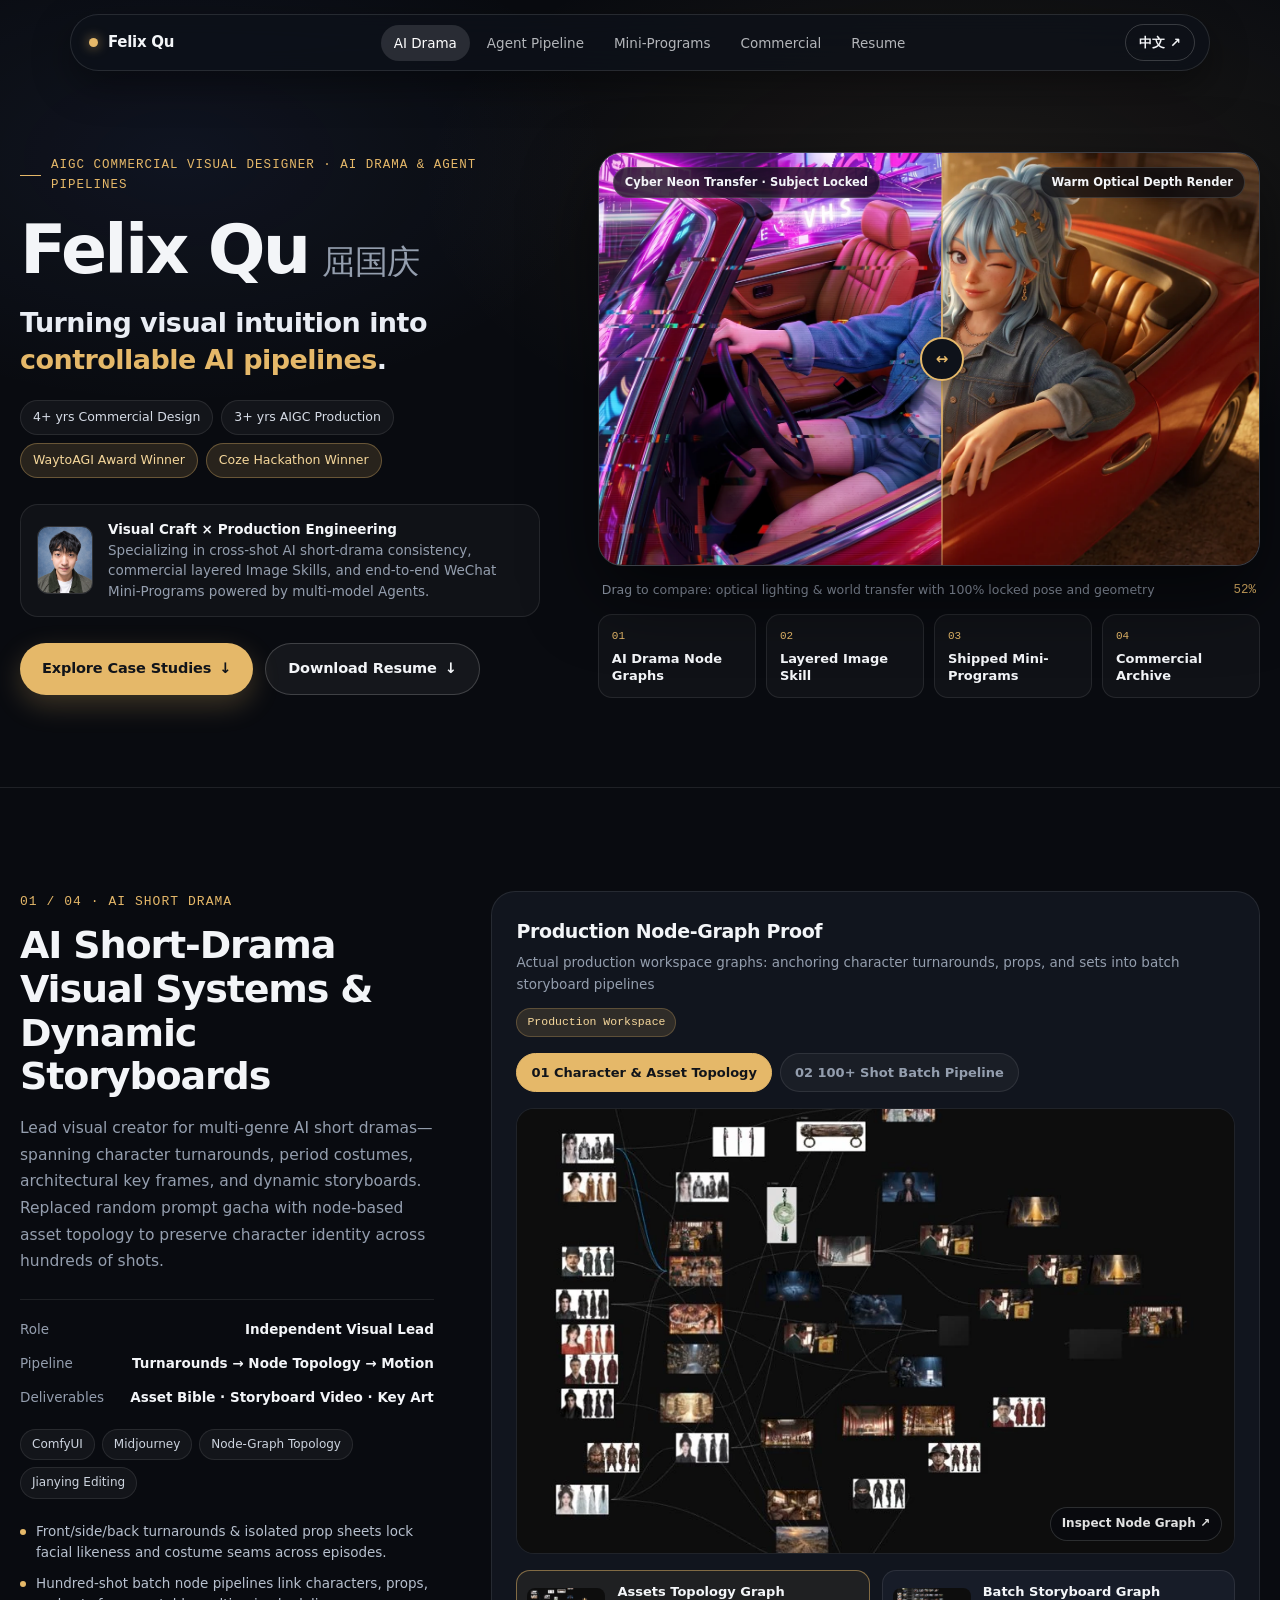
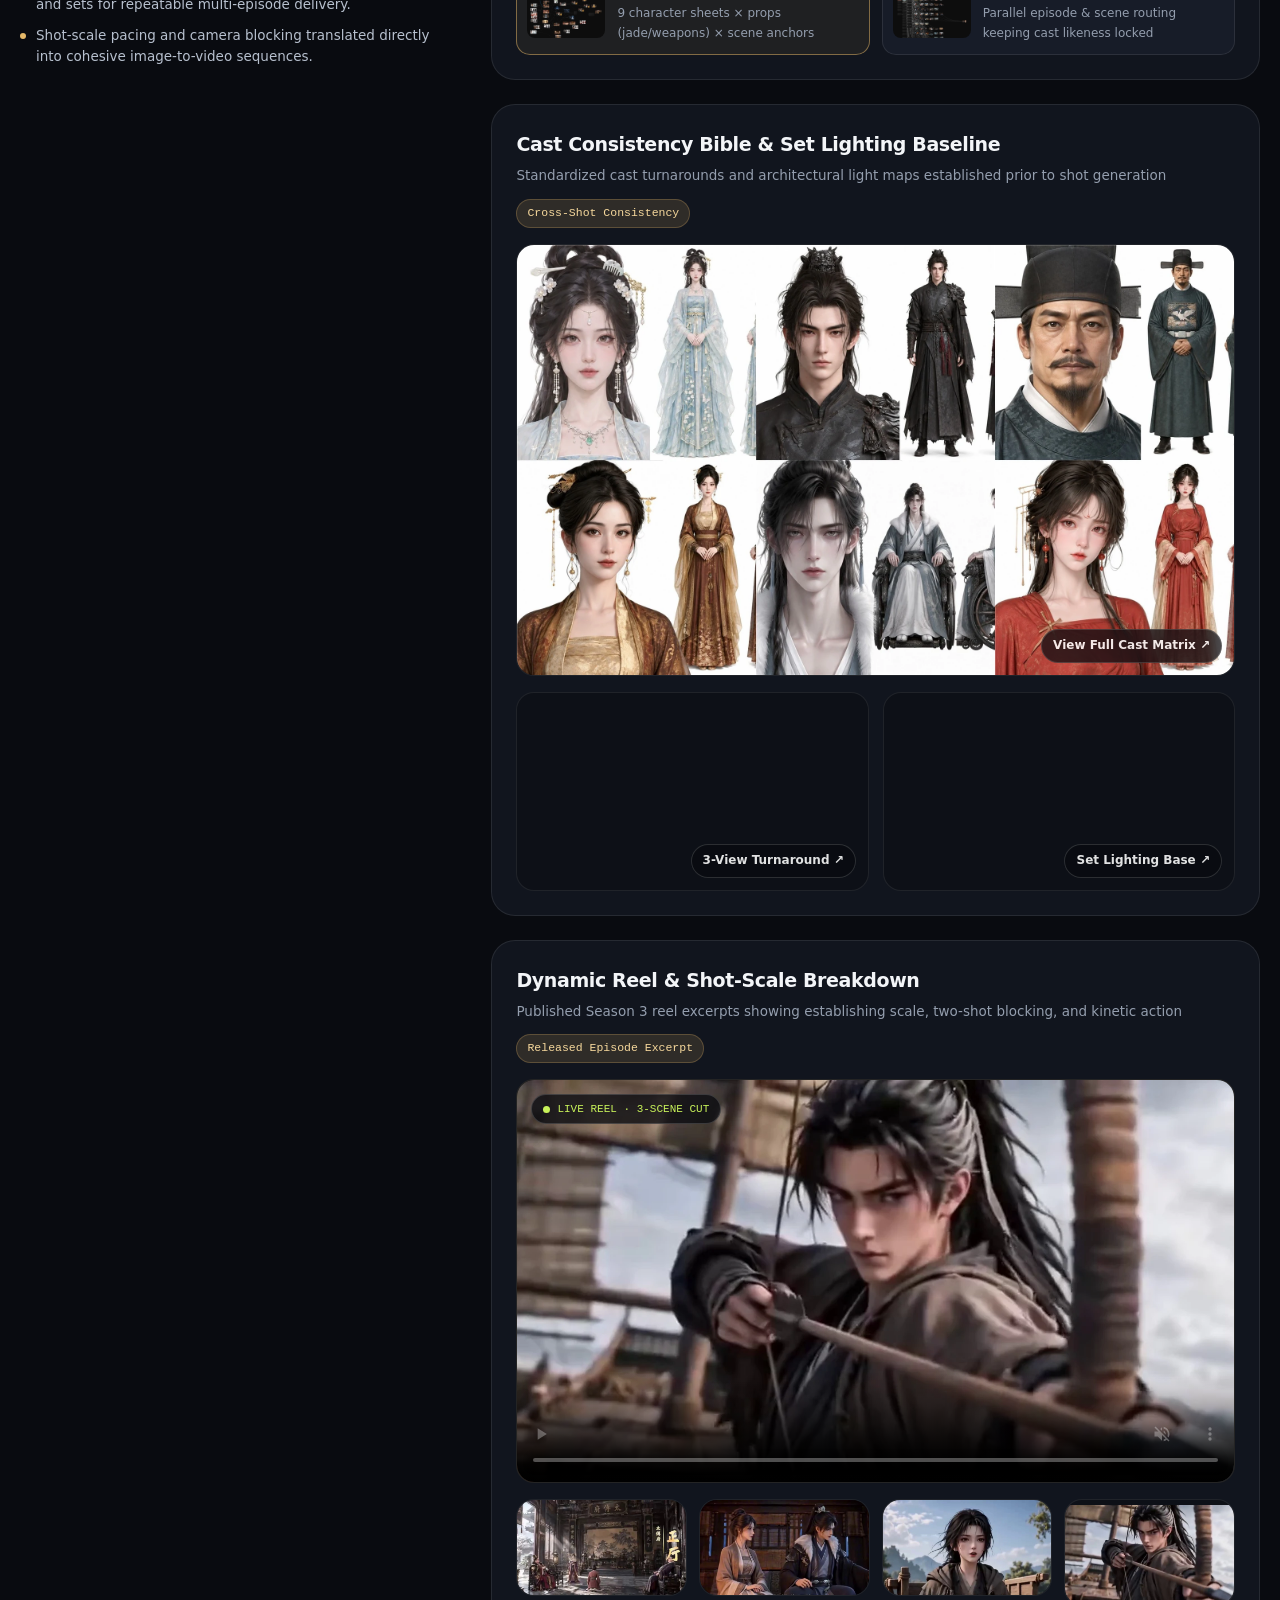
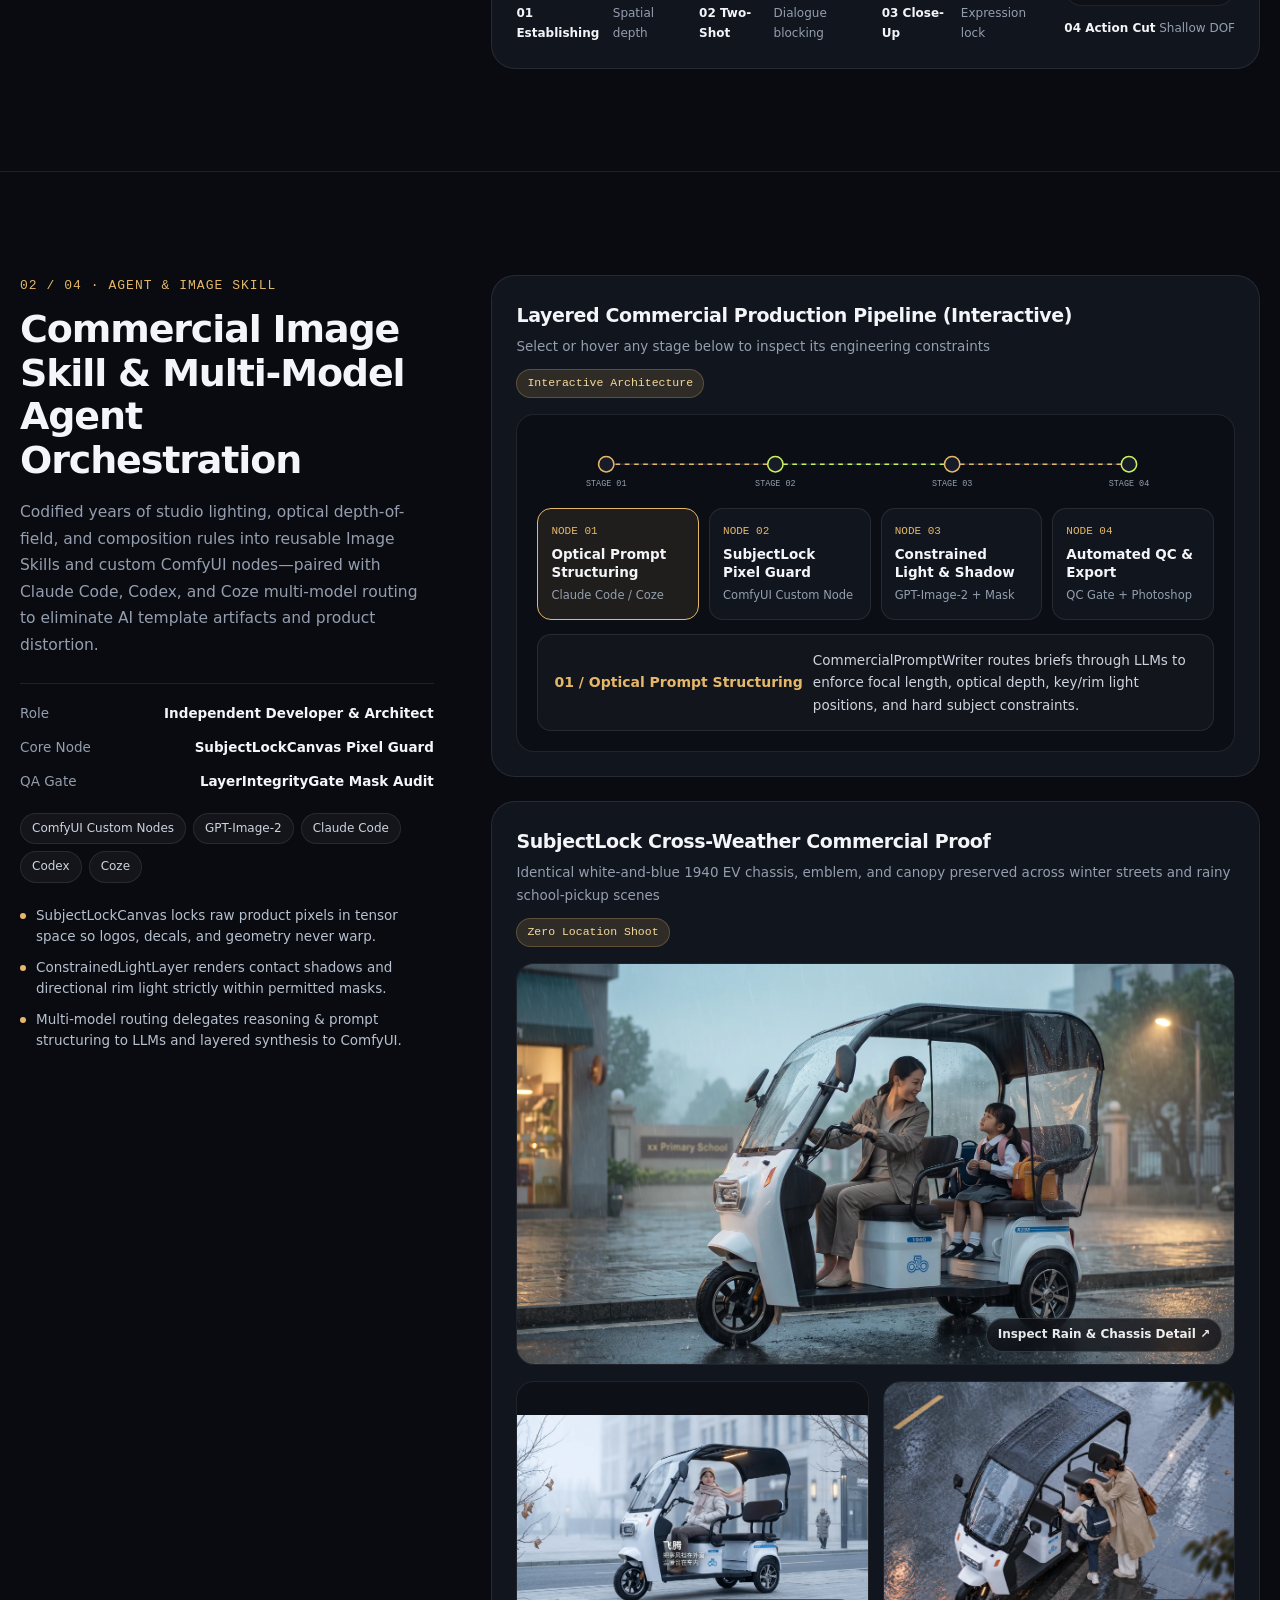
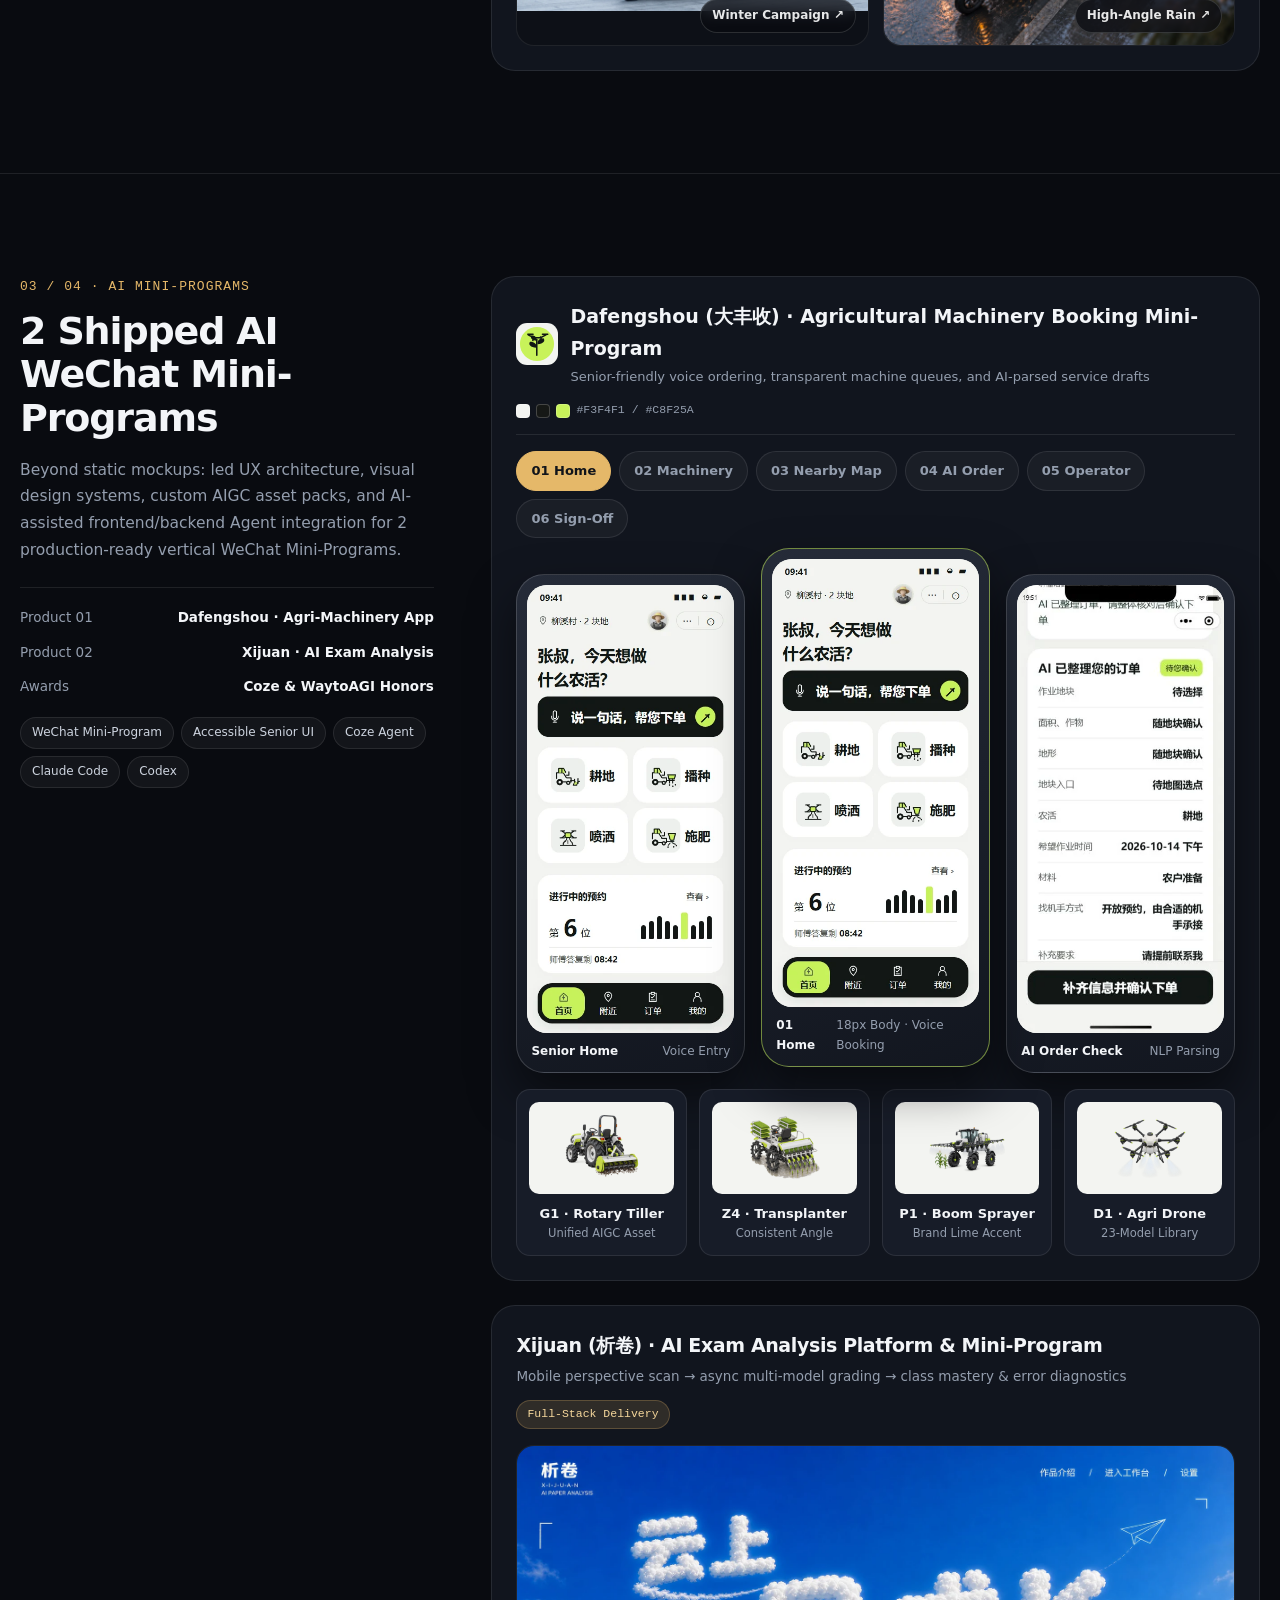
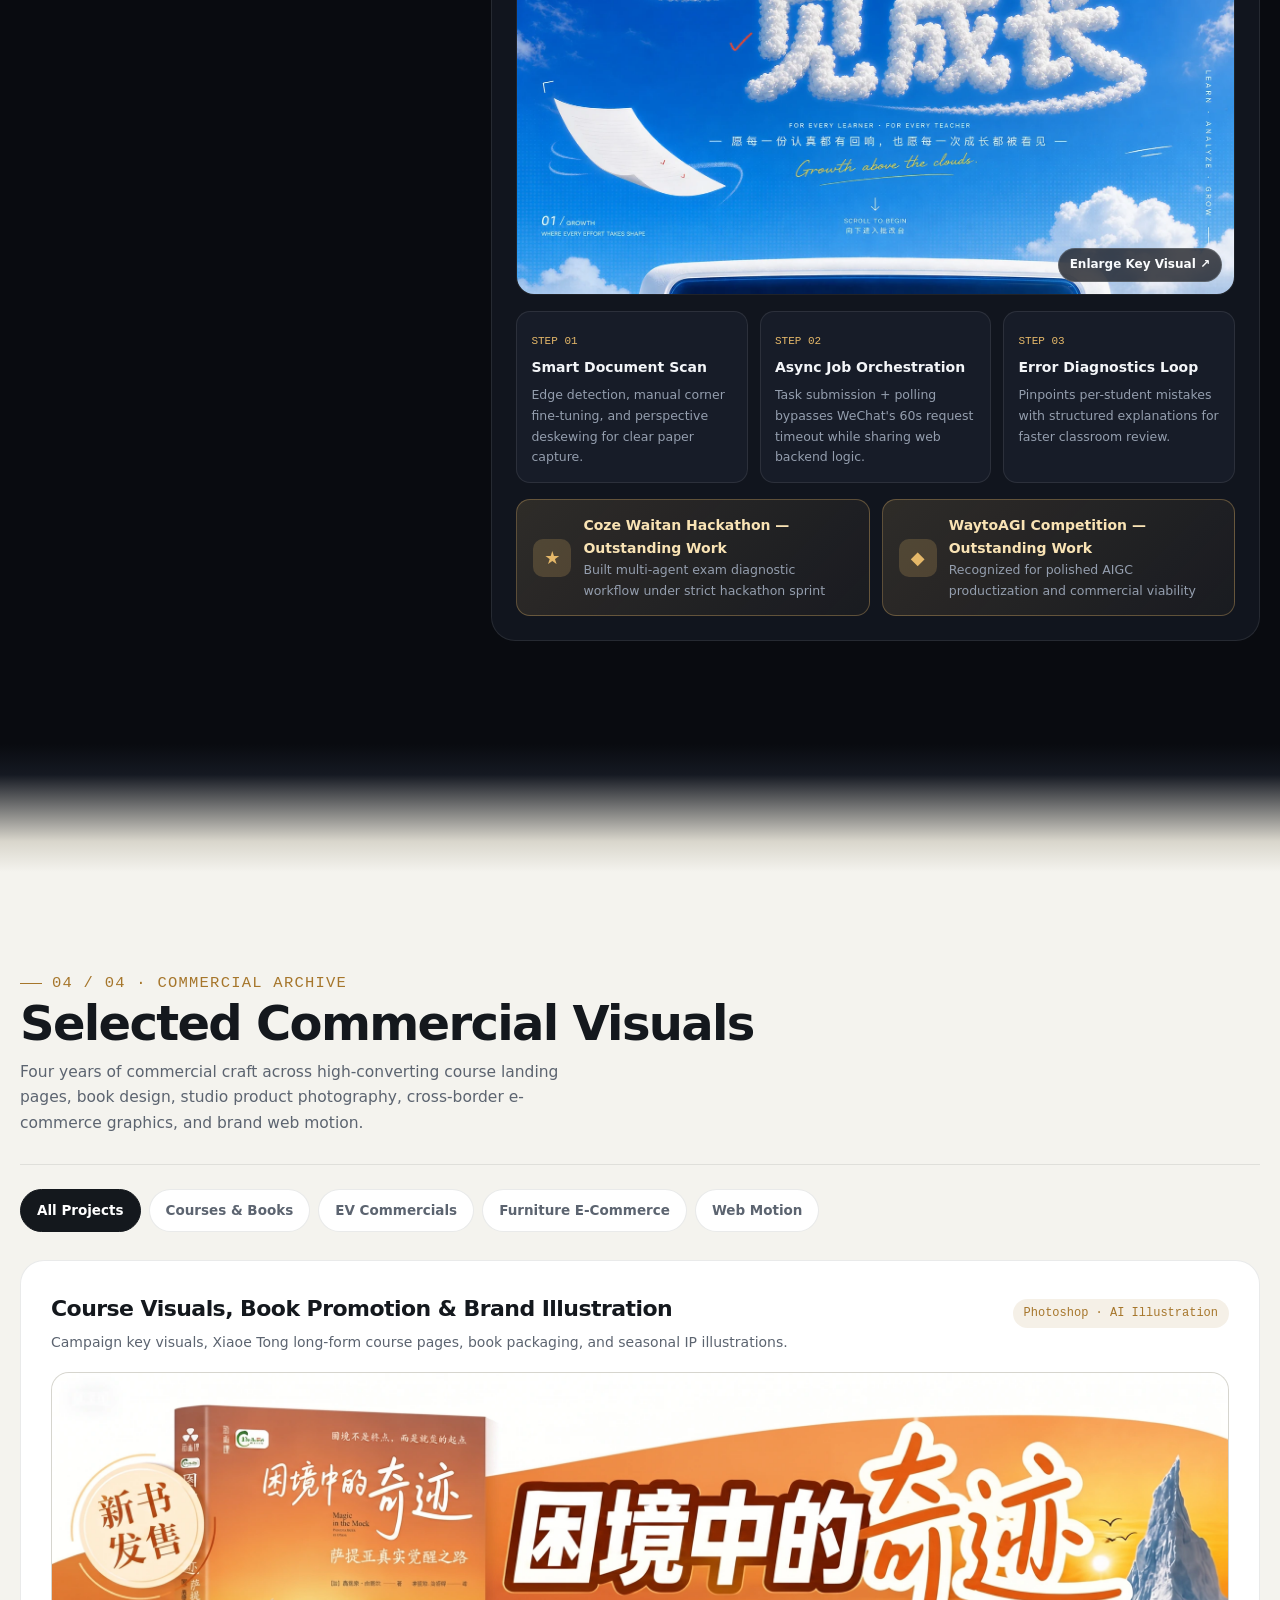
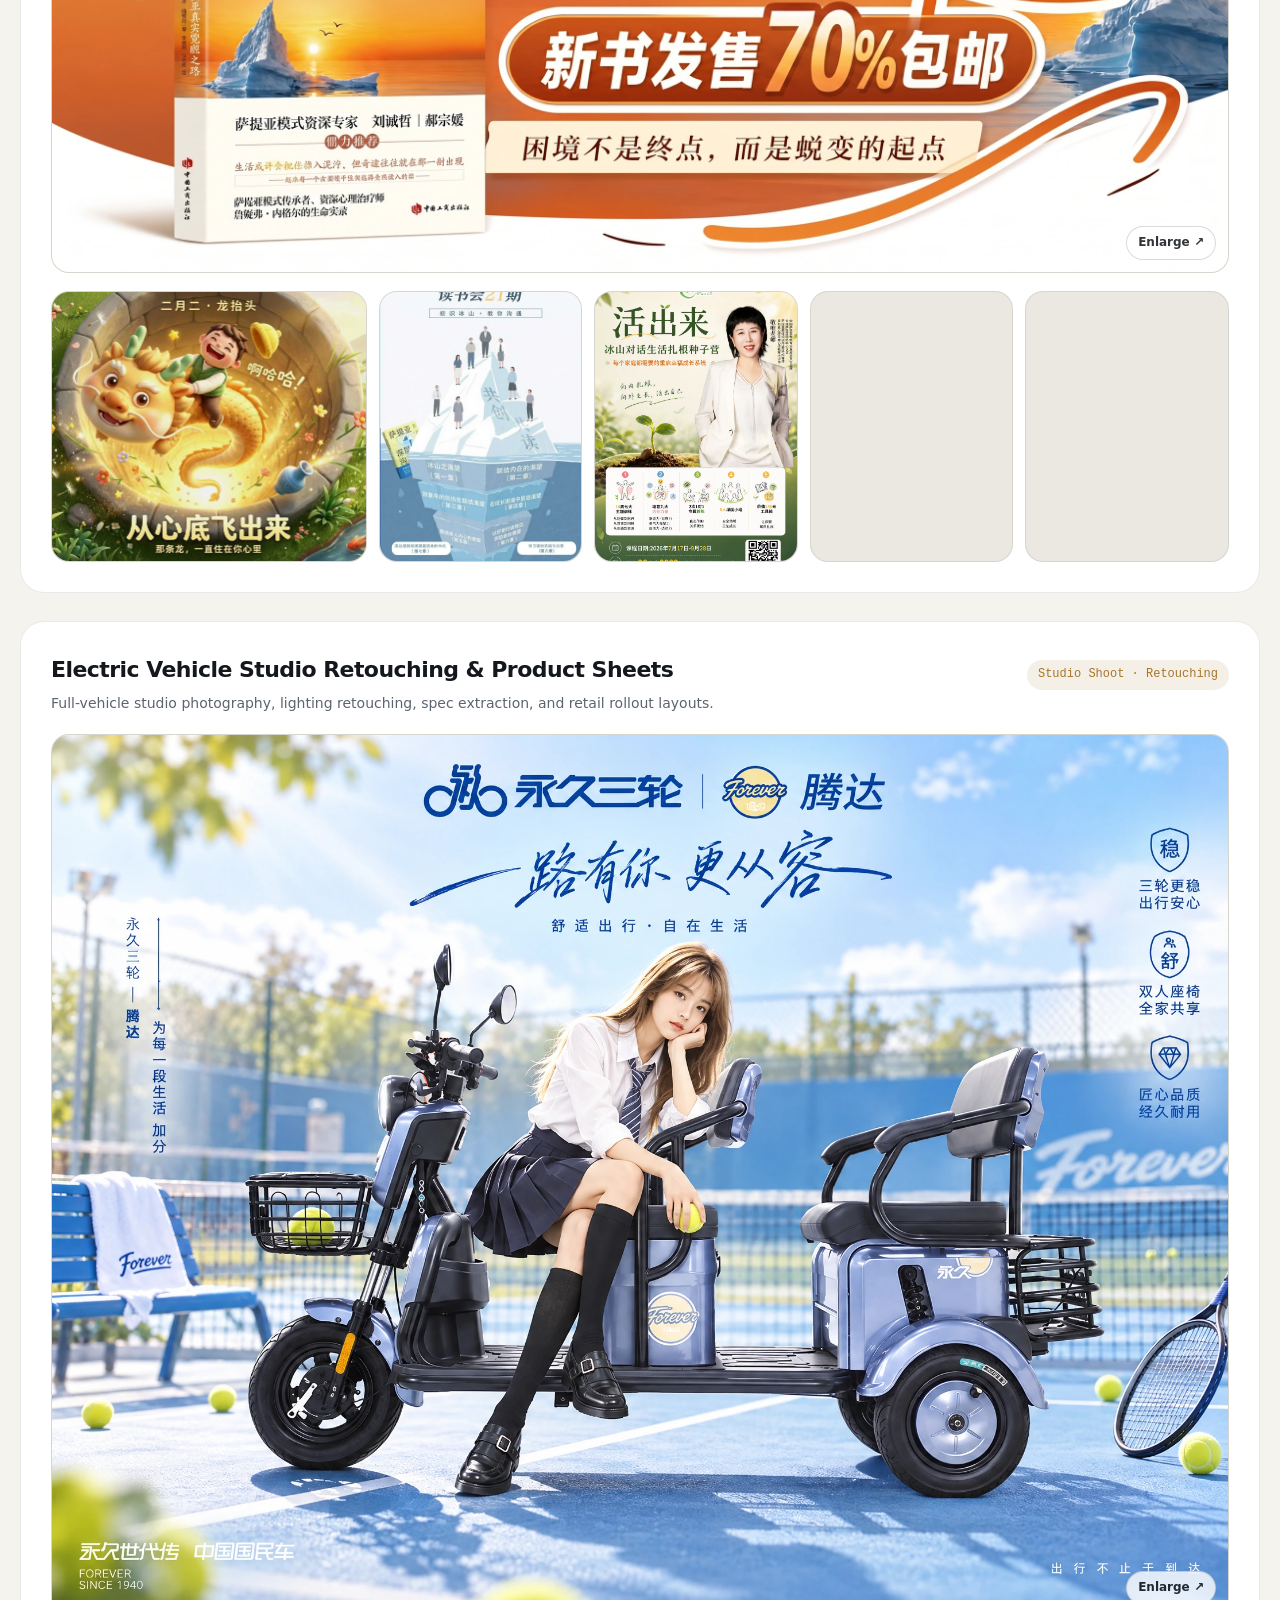
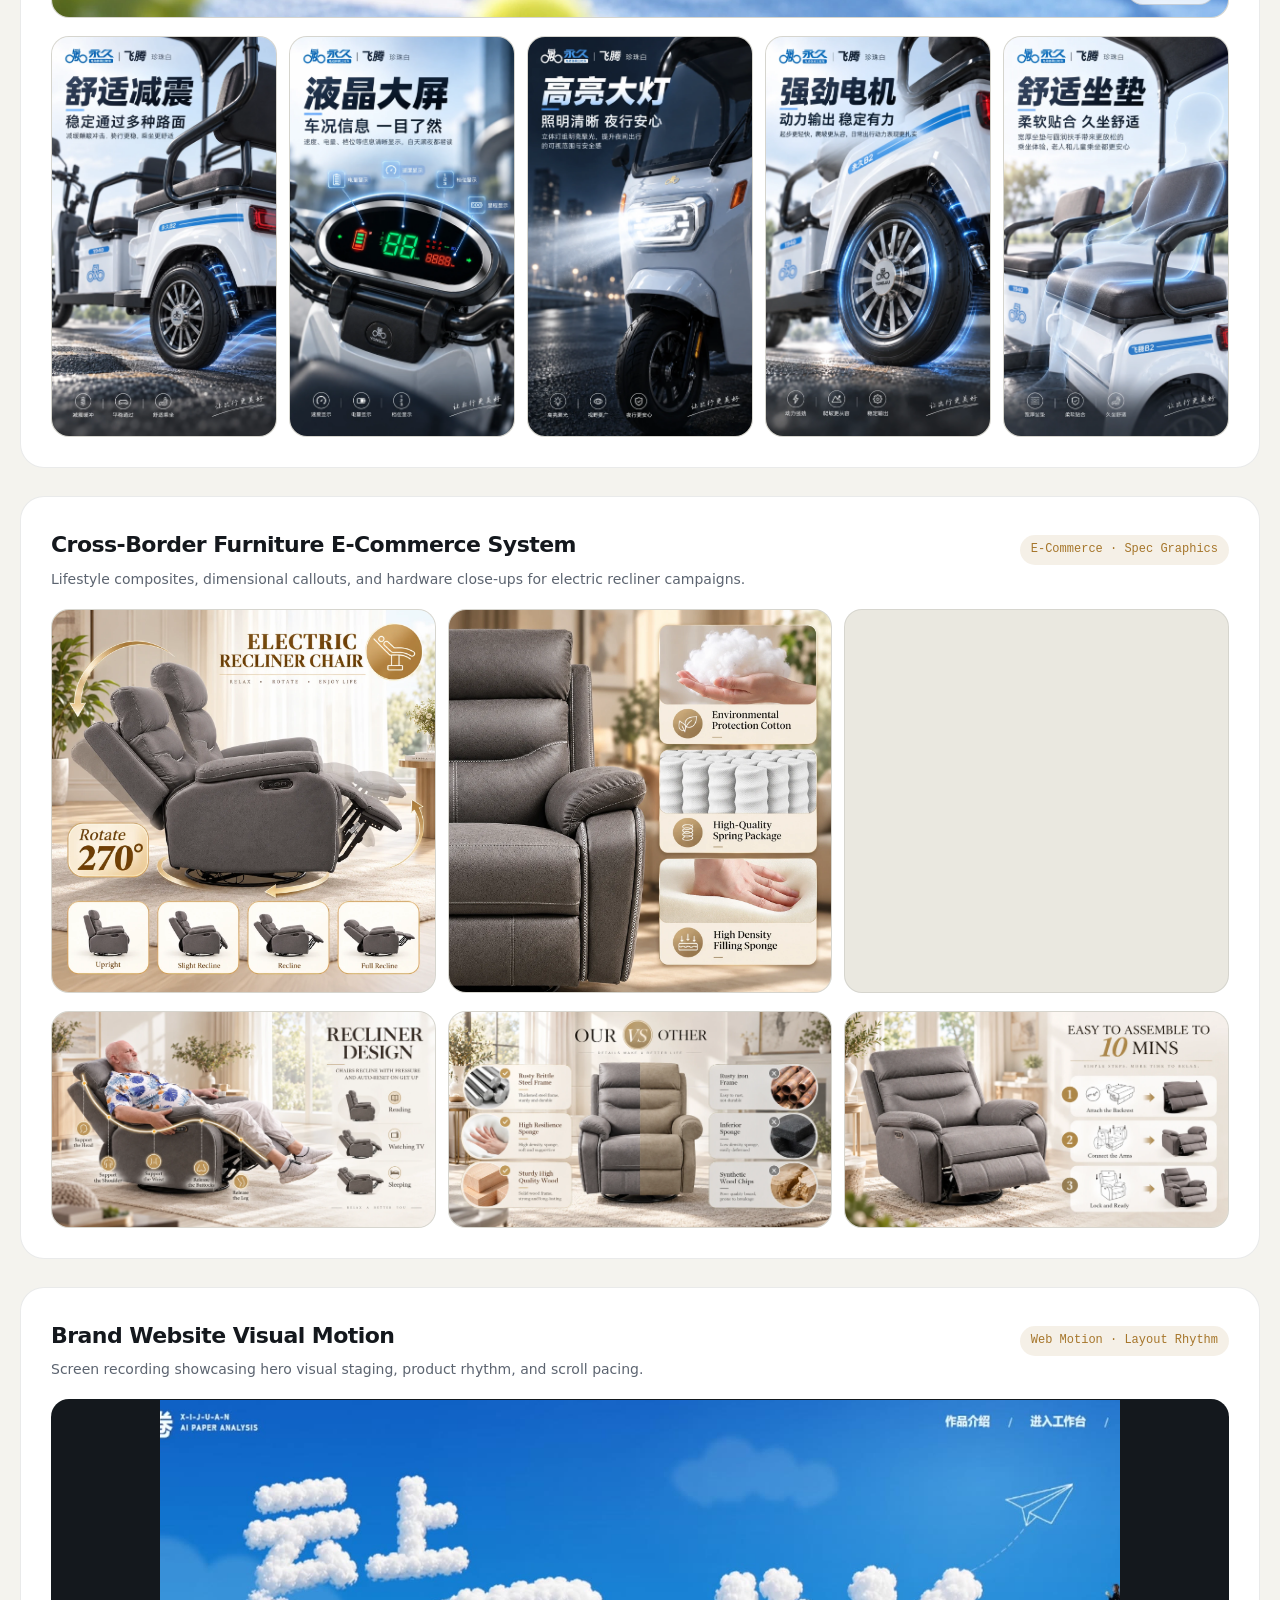
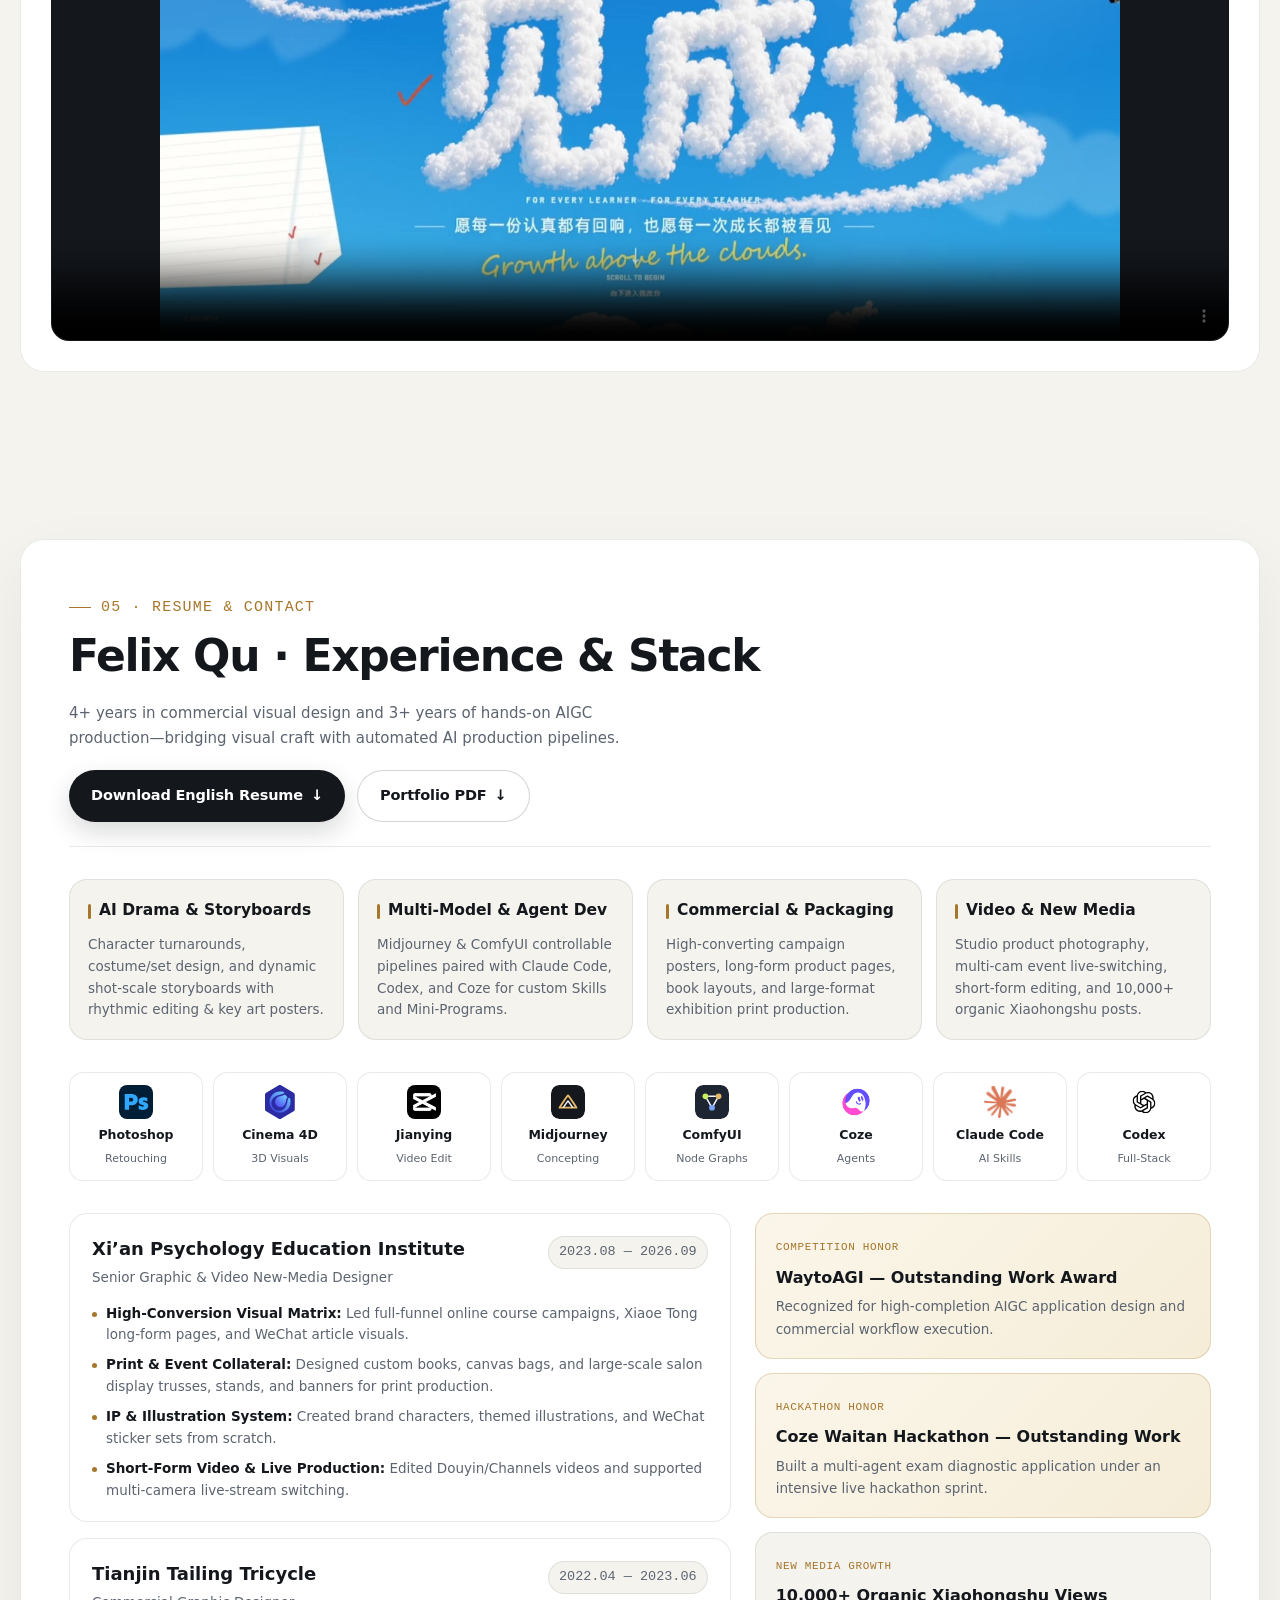
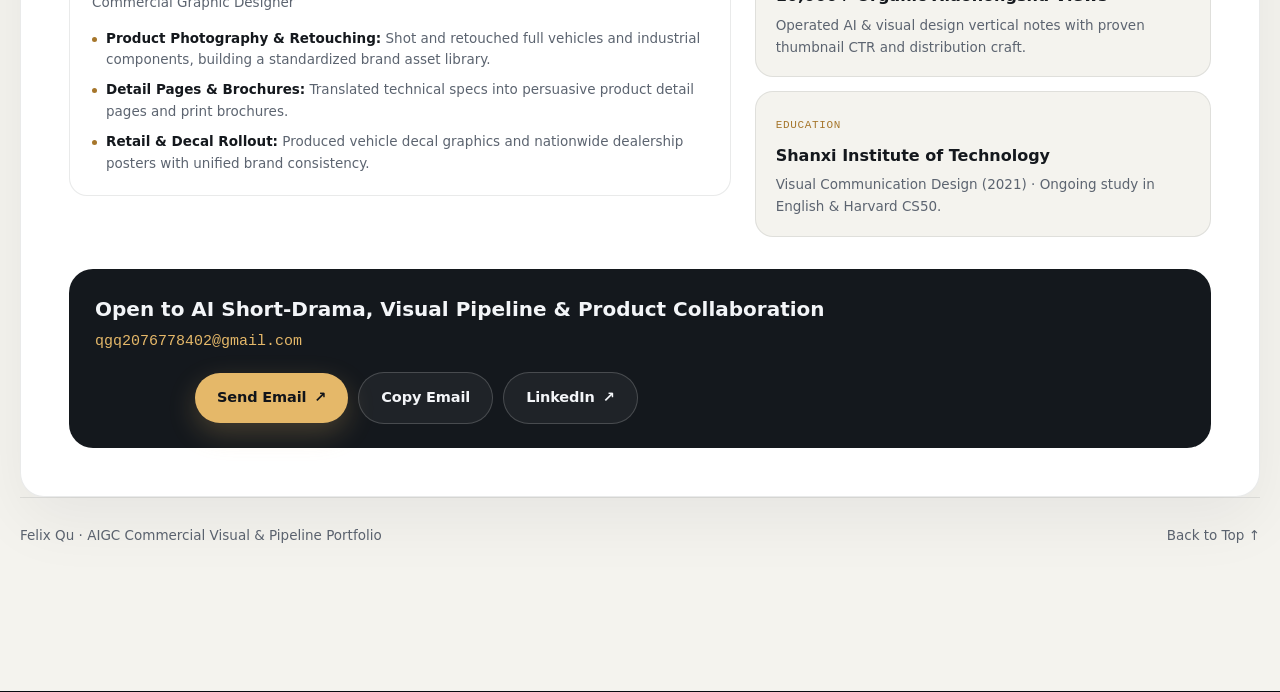
==== commit 20aab716: "Improve mobile UX with bottom dock, phone carousel, and lookbook swipers" ====
--- a/en.html
+++ b/en.html
@@ -1,845 +1,857 @@
-<!doctype html>
-<html lang="en">
-<head>
-  <meta charset="utf-8">
-  <meta name="viewport" content="width=device-width, initial-scale=1">
-  <title>Felix Qu | AIGC Commercial Visual Designer · AI Short Drama &amp; Agent Pipelines</title>
-  <meta name="description" content="Portfolio of Felix Qu: AI short-drama visual systems &amp; dynamic storyboards, commercial layered Image Skills &amp; multi-model Agent workflows, WeChat mini-programs, and commercial visual design.">
-  <meta name="theme-color" content="#090b10">
-  <link rel="alternate" hreflang="zh-CN" href="index.html">
-  <link rel="stylesheet" href="styles-v5.css">
-  <script src="app-v5.js" defer></script>
-</head>
-<body data-locale="en">
-  <a class="skip-link" href="#drama">Skip to featured work</a>
-  <div id="scroll-progress" class="scroll-progress" aria-hidden="true"><span></span></div>
-
-  <header class="site-header" data-header-theme="dark">
-    <a class="brand" href="#top">
-      <span class="brand-mark" aria-hidden="true"></span>
-      <span>Felix Qu</span>
-    </a>
-    <nav class="site-nav" aria-label="Main navigation">
-      <a href="#drama">AI Drama</a>
-      <a href="#pipeline">Agent Pipeline</a>
-      <a href="#apps">Mini-Programs</a>
-      <a href="#commercial">Commercial</a>
-      <a href="#resume">Resume</a>
-    </nav>
-    <a class="lang-switch" href="index.html" lang="zh-CN">中文 <span aria-hidden="true">↗</span></a>
-  </header>
-
-  <main id="top">
-    <!-- DARK CINEMA ZONE -->
-    <div class="zone-dark" data-zone="dark">
-      <!-- HERO -->
-      <section class="hero-section" aria-labelledby="hero-name">
-        <div class="container hero-grid">
-          <div class="hero-copy">
-            <p class="eyebrow">AIGC Commercial Visual Designer · AI Drama &amp; Agent Pipelines</p>
-            <h1 id="hero-name" class="hero-title">Felix Qu<span class="hero-title-en">屈国庆</span></h1>
-            <p class="hero-tagline">Turning visual intuition into <em>controllable AI pipelines</em>.</p>
-
-            <ul class="hero-badges">
-              <li>4+ yrs Commercial Design</li>
-              <li>3+ yrs AIGC Production</li>
-              <li class="badge-highlight">WaytoAGI Award Winner</li>
-              <li class="badge-highlight">Coze Hackathon Winner</li>
-            </ul>
-
-            <div class="hero-author">
-              <img class="hero-portrait reveal-img" src="assets/portrait.webp" width="731" height="900" alt="Portrait of Felix Qu" loading="eager" decoding="async" fetchpriority="high">
-              <p>
-                <strong>Visual Craft × Production Engineering</strong><br>
-                Specializing in cross-shot AI short-drama consistency, commercial layered Image Skills, and end-to-end WeChat Mini-Programs powered by multi-model Agents.
-              </p>
-            </div>
-
-            <div class="hero-actions">
-              <a class="btn btn-primary-dark btn-magnetic" href="#drama">Explore Case Studies <span aria-hidden="true">↓</span></a>
-              <a class="btn btn-ghost-dark" href="resume/felix-qu-resume-en.pdf" download>Download Resume <span aria-hidden="true">↓</span></a>
-            </div>
-          </div>
-
-          <div class="hero-stage">
-            <div class="compare-frame" data-compare>
-              <img class="compare-img reveal-img" src="assets/pipeline/compare-warm.webp" width="1600" height="900" alt="Warm natural optical depth render" loading="eager" decoding="async" fetchpriority="high">
-              <div class="compare-after-wrap">
-                <img class="compare-img reveal-img" src="assets/pipeline/compare-cyber.webp" width="1600" height="900" alt="Cyberpunk neon style transfer with locked subject geometry" loading="eager" decoding="async" fetchpriority="high">
-              </div>
-              <span class="compare-label left">Cyber Neon Transfer · Subject Locked</span>
-              <span class="compare-label right">Warm Optical Depth Render</span>
-              <div class="compare-divider" aria-hidden="true"></div>
-              <button class="compare-handle" type="button" role="slider" aria-label="Drag to compare lighting and style transfer pipelines" aria-valuemin="6" aria-valuemax="94" aria-valuenow="52">↔</button>
-            </div>
-            <div class="compare-caption-bar">
-              <span>Drag to compare: optical lighting &amp; world transfer with 100% locked pose and geometry</span>
-              <span id="compare-percent">52%</span>
-            </div>
-
-            <nav class="hero-index-strip" aria-label="Portfolio chapter index">
-              <a class="hero-index-card" href="#drama">
-                <small>01</small>
-                <strong>AI Drama Node Graphs</strong>
-              </a>
-              <a class="hero-index-card" href="#pipeline">
-                <small>02</small>
-                <strong>Layered Image Skill</strong>
-              </a>
-              <a class="hero-index-card" href="#apps">
-                <small>03</small>
-                <strong>Shipped Mini-Programs</strong>
-              </a>
-              <a class="hero-index-card" href="#commercial">
-                <small>04</small>
-                <strong>Commercial Archive</strong>
-              </a>
-            </nav>
-          </div>
-        </div>
-      </section>
-
-      <!-- CHAPTER 01: AI SHORT DRAMA -->
-      <section id="drama" class="chapter-section" aria-labelledby="drama-title">
-        <div class="container split-chapter">
-          <aside class="chapter-sticky" data-reveal>
-            <p class="chapter-index">01 / 04 · AI SHORT DRAMA</p>
-            <h2 id="drama-title" class="chapter-title">AI Short-Drama Visual Systems &amp; Dynamic Storyboards</h2>
-            <p class="chapter-lead">
-              Lead visual creator for multi-genre AI short dramas—spanning character turnarounds, period costumes, architectural key frames, and dynamic storyboards. Replaced random prompt gacha with node-based asset topology to preserve character identity across hundreds of shots.
-            </p>
-            <dl class="meta-list">
-              <div class="meta-row"><dt>Role</dt><dd>Independent Visual Lead</dd></div>
-              <div class="meta-row"><dt>Pipeline</dt><dd>Turnarounds → Node Topology → Motion</dd></div>
-              <div class="meta-row"><dt>Deliverables</dt><dd>Asset Bible · Storyboard Video · Key Art</dd></div>
-            </dl>
-            <div class="pill-group">
-              <span class="tech-pill">ComfyUI</span>
-              <span class="tech-pill">Midjourney</span>
-              <span class="tech-pill">Node-Graph Topology</span>
-              <span class="tech-pill">Jianying Editing</span>
-            </div>
-            <ul class="chapter-highlights">
-              <li>Front/side/back turnarounds &amp; isolated prop sheets lock facial likeness and costume seams across episodes.</li>
-              <li>Hundred-shot batch node pipelines link characters, props, and sets for repeatable multi-episode delivery.</li>
-              <li>Shot-scale pacing and camera blocking translated directly into cohesive image-to-video sequences.</li>
-            </ul>
-          </aside>
-
-          <div class="chapter-showcase">
-            <article class="showcase-card" data-reveal>
-              <div class="card-head">
-                <div>
-                  <h3>Production Node-Graph Proof</h3>
-                  <p>Actual production workspace graphs: anchoring character turnarounds, props, and sets into batch storyboard pipelines</p>
-                </div>
-                <span class="card-tag">Production Workspace</span>
-              </div>
-
-              <div class="tab-bar" role="tablist" aria-label="Switch node graph view">
-                <button class="tab-btn is-active" type="button" role="tab" aria-selected="true" data-node-tab="assets">01 Character &amp; Asset Topology</button>
-                <button class="tab-btn" type="button" role="tab" aria-selected="false" data-node-tab="storyboard">02 100+ Shot Batch Pipeline</button>
-              </div>
-
-              <div class="node-stage-panel" data-node-panel="assets">
-                <button class="media-btn" type="button" data-image="assets/drama/node-assets-graph.webp" data-caption="Short-Drama Graph 01: Character turnarounds × key props × scene references (click 1.8× Zoom to inspect connections)" data-gallery="drama-nodes">
-                  <img class="reveal-img" src="assets/drama/node-assets-graph.webp" width="1920" height="1146" alt="Short drama asset node graph connecting characters, props, and scenes" loading="lazy" decoding="async">
-                  <span class="zoom-badge">Inspect Node Graph ↗</span>
-                </button>
-              </div>
-
-              <div class="node-stage-panel" data-node-panel="storyboard" hidden>
-                <button class="media-btn" type="button" data-image="assets/drama/node-storyboard-graph.webp" data-caption="Short-Drama Graph 02: Multi-episode batch storyboard consistency pipeline (click 1.8× Zoom for shot-by-shot inspection)" data-gallery="drama-nodes">
-                  <img class="reveal-img" src="assets/drama/node-storyboard-graph.webp" width="1920" height="1333" alt="Hundred-shot batch storyboard node pipeline" loading="lazy" decoding="async">
-                  <span class="zoom-badge">Inspect Batch Pipeline ↗</span>
-                </button>
-              </div>
-
-              <div class="node-thumb-pair">
-                <button class="node-thumb-card is-active" type="button" data-node-card="assets">
-                  <img src="assets/drama/node-assets-graph.webp" alt="" loading="lazy">
-                  <div>
-                    <strong>Assets Topology Graph</strong>
-                    <span>9 character sheets × props (jade/weapons) × scene anchors</span>
-                  </div>
-                </button>
-                <button class="node-thumb-card" type="button" data-node-card="storyboard">
-                  <img src="assets/drama/node-storyboard-graph.webp" alt="" loading="lazy">
-                  <div>
-                    <strong>Batch Storyboard Graph</strong>
-                    <span>Parallel episode &amp; scene routing keeping cast likeness locked</span>
-                  </div>
-                </button>
-              </div>
-            </article>
-
-            <article class="showcase-card" data-reveal>
-              <div class="card-head">
-                <div>
-                  <h3>Cast Consistency Bible &amp; Set Lighting Baseline</h3>
-                  <p>Standardized cast turnarounds and architectural light maps established prior to shot generation</p>
-                </div>
-                <span class="card-tag">Cross-Shot Consistency</span>
-              </div>
-
-              <button class="media-btn" type="button" data-image="assets/drama/drama-six-cast.webp" data-caption="Full Cast Visual Matrix: 6 lead &amp; supporting characters with unified rendering style and period wardrobe" data-gallery="drama-cast">
-                <img class="reveal-img" src="assets/drama/drama-six-cast.webp" width="1920" height="1146" alt="Six-character period drama cast sheet" loading="lazy" decoding="async">
-                <span class="zoom-badge">View Full Cast Matrix ↗</span>
-              </button>
-
-              <div class="grid-2">
-                <button class="media-btn" type="button" data-image="assets/drama/drama-char-turnaround.webp" data-caption="Heroine 3-view turnaround &amp; facial close-up anchor sheet" data-gallery="drama-cast">
-                  <img class="reveal-img" src="assets/drama/drama-char-turnaround.webp" width="1800" height="1012" alt="Character front side back turnaround" loading="lazy" decoding="async">
-                  <span class="zoom-badge">3-View Turnaround ↗</span>
-                </button>
-                <button class="media-btn" type="button" data-image="assets/drama/drama-scene-hall.webp" data-caption="Core Interior Set: Traditional wooden hall with controlled window lattice sunlight" data-gallery="drama-cast">
-                  <img class="reveal-img" src="assets/drama/drama-scene-hall.webp" width="1800" height="1012" alt="Chinese traditional hall concept set" loading="lazy" decoding="async">
-                  <span class="zoom-badge">Set Lighting Base ↗</span>
-                </button>
-              </div>
-            </article>
-
-            <article class="showcase-card" data-reveal>
-              <div class="card-head">
-                <div>
-                  <h3>Dynamic Reel &amp; Shot-Scale Breakdown</h3>
-                  <p>Published Season 3 reel excerpts showing establishing scale, two-shot blocking, and kinetic action</p>
-                </div>
-                <span class="card-tag">Released Episode Excerpt</span>
-              </div>
-
-              <div class="cinema-video-wrap">
-                <span class="video-pill">LIVE REEL · 3-SCENE CUT</span>
-                <video muted loop playsinline controls preload="metadata" poster="assets/drama/drama-poster.webp" data-autoplay-visible aria-label="AI short drama highlight reel">
-                  <source src="assets/drama/drama-reel.mp4" type="video/mp4">
-                </video>
-              </div>
-
-              <div class="grid-4">
-                <figure class="shot-card" style="margin:0;">
-                  <button class="media-btn" type="button" data-image="assets/drama/shot-1.webp" data-caption="Shot 01 · Establishing Wide: Grand hall spatial hierarchy and ensemble blocking" data-gallery="drama-shots">
-                    <img class="reveal-img" src="assets/drama/shot-1.webp" width="1280" height="720" alt="Wide establishing shot" loading="lazy" decoding="async">
-                  </button>
-                  <figcaption><strong>01 Establishing</strong><span>Spatial depth</span></figcaption>
-                </figure>
-                <figure class="shot-card" style="margin:0;">
-                  <button class="media-btn" type="button" data-image="assets/drama/shot-2.webp" data-caption="Shot 02 · Two-Shot Medium: Carriage interior lighting and eyeline match" data-gallery="drama-shots">
-                    <img class="reveal-img" src="assets/drama/shot-2.webp" width="1280" height="720" alt="Two-shot dialogue frame" loading="lazy" decoding="async">
-                  </button>
-                  <figcaption><strong>02 Two-Shot</strong><span>Dialogue blocking</span></figcaption>
-                </figure>
-                <figure class="shot-card" style="margin:0;">
-                  <button class="media-btn" type="button" data-image="assets/drama/shot-3.webp" data-caption="Shot 03 · Close-Up: Outdoor daylight wind hair and facial expression continuity" data-gallery="drama-shots">
-                    <img class="reveal-img" src="assets/drama/shot-3.webp" width="1280" height="720" alt="Outdoor heroine close-up" loading="lazy" decoding="async">
-                  </button>
-                  <figcaption><strong>03 Close-Up</strong><span>Expression lock</span></figcaption>
-                </figure>
-                <figure class="shot-card" style="margin:0;">
-                  <button class="media-btn" type="button" data-image="assets/drama/shot-4.webp" data-caption="Shot 04 · Action Frame: Archer draw with shallow depth-of-field motion" data-gallery="drama-shots">
-                    <img class="reveal-img" src="assets/drama/shot-4.webp" width="1280" height="720" alt="Archer action close-up" loading="lazy" decoding="async">
-                  </button>
-                  <figcaption><strong>04 Action Cut</strong><span>Shallow DOF</span></figcaption>
-                </figure>
-              </div>
-            </article>
-          </div>
-        </div>
-      </section>
-
-      <!-- CHAPTER 02: IMAGE SKILL & AGENT PIPELINE -->
-      <section id="pipeline" class="chapter-section" aria-labelledby="pipeline-title">
-        <div class="container split-chapter">
-          <aside class="chapter-sticky" data-reveal>
-            <p class="chapter-index">02 / 04 · AGENT &amp; IMAGE SKILL</p>
-            <h2 id="pipeline-title" class="chapter-title">Commercial Image Skill &amp; Multi-Model Agent Orchestration</h2>
-            <p class="chapter-lead">
-              Codified years of studio lighting, optical depth-of-field, and composition rules into reusable Image Skills and custom ComfyUI nodes—paired with Claude Code, Codex, and Coze multi-model routing to eliminate AI template artifacts and product distortion.
-            </p>
-            <dl class="meta-list">
-              <div class="meta-row"><dt>Role</dt><dd>Independent Developer &amp; Architect</dd></div>
-              <div class="meta-row"><dt>Core Node</dt><dd>SubjectLockCanvas Pixel Guard</dd></div>
-              <div class="meta-row"><dt>QA Gate</dt><dd>LayerIntegrityGate Mask Audit</dd></div>
-            </dl>
-            <div class="pill-group">
-              <span class="tech-pill">ComfyUI Custom Nodes</span>
-              <span class="tech-pill">GPT-Image-2</span>
-              <span class="tech-pill">Claude Code</span>
-              <span class="tech-pill">Codex</span>
-              <span class="tech-pill">Coze</span>
-            </div>
-            <ul class="chapter-highlights">
-              <li>SubjectLockCanvas locks raw product pixels in tensor space so logos, decals, and geometry never warp.</li>
-              <li>ConstrainedLightLayer renders contact shadows and directional rim light strictly within permitted masks.</li>
-              <li>Multi-model routing delegates reasoning &amp; prompt structuring to LLMs and layered synthesis to ComfyUI.</li>
-            </ul>
-          </aside>
-
-          <div class="chapter-showcase">
-            <article class="showcase-card" data-reveal>
-              <div class="card-head">
-                <div>
-                  <h3>Layered Commercial Production Pipeline (Interactive)</h3>
-                  <p>Select or hover any stage below to inspect its engineering constraints</p>
-                </div>
-                <span class="card-tag">Interactive Architecture</span>
-              </div>
-
-              <div class="pipeline-diagram">
-                <div class="pipeline-svg-wrap" aria-hidden="true">
-                  <svg viewBox="0 0 880 76" fill="none" xmlns="http://www.w3.org/2000/svg">
-                    <path d="M90 38 C 165 38, 185 38, 300 38" stroke="rgba(255,255,255,0.12)" stroke-width="2"/>
-                    <path d="M90 38 C 165 38, 185 38, 300 38" stroke="#e5b869" stroke-width="2" class="pipeline-flow-line"/>
-                    <path d="M320 38 C 395 38, 415 38, 530 38" stroke="rgba(255,255,255,0.12)" stroke-width="2"/>
-                    <path d="M320 38 C 395 38, 415 38, 530 38" stroke="#c8f25a" stroke-width="2" class="pipeline-flow-line"/>
-                    <path d="M550 38 C 625 38, 645 38, 770 38" stroke="rgba(255,255,255,0.12)" stroke-width="2"/>
-                    <path d="M550 38 C 625 38, 645 38, 770 38" stroke="#e5b869" stroke-width="2" class="pipeline-flow-line"/>
-                    <circle cx="90" cy="38" r="10" fill="#171c28" stroke="#e5b869" stroke-width="2"/>
-                    <circle cx="310" cy="38" r="10" fill="#171c28" stroke="#c8f25a" stroke-width="2"/>
-                    <circle cx="540" cy="38" r="10" fill="#171c28" stroke="#e5b869" stroke-width="2"/>
-                    <circle cx="770" cy="38" r="10" fill="#171c28" stroke="#c8f25a" stroke-width="2"/>
-                    <text x="90" y="66" text-anchor="middle" fill="#949eae" font-size="11" font-family="monospace">STAGE 01</text>
-                    <text x="310" y="66" text-anchor="middle" fill="#949eae" font-size="11" font-family="monospace">STAGE 02</text>
-                    <text x="540" y="66" text-anchor="middle" fill="#949eae" font-size="11" font-family="monospace">STAGE 03</text>
-                    <text x="770" y="66" text-anchor="middle" fill="#949eae" font-size="11" font-family="monospace">STAGE 04</text>
-                  </svg>
-                </div>
-
-                <div class="pipeline-nodes">
-                  <button class="pipeline-node is-active" type="button" aria-pressed="true" data-pipe-node
-                    data-title="01 / Optical Prompt Structuring"
-                    data-desc="CommercialPromptWriter routes briefs through LLMs to enforce focal length, optical depth, key/rim light positions, and hard subject constraints.">
-                    <small>NODE 01</small>
-                    <strong>Optical Prompt Structuring</strong>
-                    <span>Claude Code / Coze</span>
-                  </button>
-                  <button class="pipeline-node" type="button" aria-pressed="false" data-pipe-node
-                    data-title="02 / SubjectLockCanvas Guard"
-                    data-desc="Custom tensor-level protection locks uploaded product pixels onto a protected canvas so badges, chassis proportions, and trims remain 100% intact.">
-                    <small>NODE 02</small>
-                    <strong>SubjectLock Pixel Guard</strong>
-                    <span>ComfyUI Custom Node</span>
-                  </button>
-                  <button class="pipeline-node" type="button" aria-pressed="false" data-pipe-node
-                    data-title="03 / ConstrainedLightLayer"
-                    data-desc="Generates realistic weather environments, wet asphalt reflections, and grounded contact shadows exclusively outside the locked subject mask.">
-                    <small>NODE 03</small>
-                    <strong>Constrained Light &amp; Shadow</strong>
-                    <span>GPT-Image-2 + Mask</span>
-                  </button>
-                  <button class="pipeline-node" type="button" aria-pressed="false" data-pipe-node
-                    data-title="04 / LayerIntegrityGate QA"
-                    data-desc="Audits pixel integrity inside the protected region and exports clean layered deliverables ready for Photoshop commercial typography.">
-                    <small>NODE 04</small>
-                    <strong>Automated QC &amp; Export</strong>
-                    <span>QC Gate + Photoshop</span>
-                  </button>
-                </div>
-
-                <div class="pipeline-readout" aria-live="polite">
-                  <strong id="pipe-readout-title">01 / Optical Prompt Structuring</strong>
-                  <p id="pipe-readout-desc">CommercialPromptWriter routes briefs through LLMs to enforce focal length, optical depth, key/rim light positions, and hard subject constraints.</p>
-                </div>
-              </div>
-            </article>
-
-            <article class="showcase-card" data-reveal>
-              <div class="card-head">
-                <div>
-                  <h3>SubjectLock Cross-Weather Commercial Proof</h3>
-                  <p>Identical white-and-blue 1940 EV chassis, emblem, and canopy preserved across winter streets and rainy school-pickup scenes</p>
-                </div>
-                <span class="card-tag">Zero Location Shoot</span>
-              </div>
-
-              <button class="media-btn" type="button" data-image="assets/pipeline/ev-lock-rain-side.webp" data-caption="SubjectLock Proof 01: Rainy school pickup with transparent canopy reflections and locked chassis decals" data-gallery="pipeline-ev">
-                <img class="reveal-img" src="assets/pipeline/ev-lock-rain-side.webp" width="1600" height="900" alt="Rainy school pickup electric tricycle commercial render" loading="lazy" decoding="async">
-                <span class="zoom-badge">Inspect Rain &amp; Chassis Detail ↗</span>
-              </button>
-
-              <div class="grid-2">
-                <button class="media-btn" type="button" data-image="assets/pipeline/ev-lock-winter.webp" data-caption="SubjectLock Proof 02: Crisp winter street campaign shot with warm canopy ceiling light" data-gallery="pipeline-ev">
-                  <img class="reveal-img" src="assets/pipeline/ev-lock-winter.webp" width="1600" height="900" alt="Winter street electric vehicle render" loading="lazy" decoding="async">
-                  <span class="zoom-badge">Winter Campaign ↗</span>
-                </button>
-                <button class="media-btn" type="button" data-image="assets/pipeline/ev-lock-rain-top.webp" data-caption="SubjectLock Proof 03: High-angle rainy street view with wet pavement reflections" data-gallery="pipeline-ev">
-                  <img class="reveal-img" src="assets/pipeline/ev-lock-rain-top.webp" width="1600" height="1143" alt="High-angle rainy electric vehicle render" loading="lazy" decoding="async">
-                  <span class="zoom-badge">High-Angle Rain ↗</span>
-                </button>
-              </div>
-            </article>
-          </div>
-        </div>
-      </section>
-
-      <!-- CHAPTER 03: MINI-PROGRAMS & PRODUCT DELIVERY -->
-      <section id="apps" class="chapter-section" aria-labelledby="apps-title">
-        <div class="container split-chapter">
-          <aside class="chapter-sticky" data-reveal>
-            <p class="chapter-index">03 / 04 · AI MINI-PROGRAMS</p>
-            <h2 id="apps-title" class="chapter-title">2 Shipped AI WeChat Mini-Programs</h2>
-            <p class="chapter-lead">
-              Beyond static mockups: led UX architecture, visual design systems, custom AIGC asset packs, and AI-assisted frontend/backend Agent integration for 2 production-ready vertical WeChat Mini-Programs.
-            </p>
-            <dl class="meta-list">
-              <div class="meta-row"><dt>Product 01</dt><dd>Dafengshou · Agri-Machinery App</dd></div>
-              <div class="meta-row"><dt>Product 02</dt><dd>Xijuan · AI Exam Analysis</dd></div>
-              <div class="meta-row"><dt>Awards</dt><dd>Coze &amp; WaytoAGI Honors</dd></div>
-            </dl>
-            <div class="pill-group">
-              <span class="tech-pill">WeChat Mini-Program</span>
-              <span class="tech-pill">Accessible Senior UI</span>
-              <span class="tech-pill">Coze Agent</span>
-              <span class="tech-pill">Claude Code</span>
-              <span class="tech-pill">Codex</span>
-            </div>
-          </aside>
-
-          <div class="chapter-showcase">
-            <!-- Project 3A: Dafengshou -->
-            <article class="showcase-card" data-reveal>
-              <div class="app-brand-bar">
-                <div class="app-brand-id">
-                  <img src="assets/apps/dfs-logo.svg" width="42" height="42" alt="Dafengshou logo">
-                  <div>
-                    <h3>Dafengshou (大丰收) · Agricultural Machinery Booking Mini-Program</h3>
-                    <p>Senior-friendly voice ordering, transparent machine queues, and AI-parsed service drafts</p>
-                  </div>
-                </div>
-                <div class="palette-dots" aria-label="Brand color palette">
-                  <i style="background:#f3f4f1" title="#F3F4F1"></i>
-                  <i style="background:#161816" title="#161816"></i>
-                  <i style="background:#c8f25a" title="#C8F25A"></i>
-                  <span>#F3F4F1 / #C8F25A</span>
-                </div>
-              </div>
-
-              <div class="tab-bar" aria-label="Switch Dafengshou screen">
-                <button class="tab-btn is-active" type="button" data-phone-screen
-                  data-src="assets/apps/dfs-01-home.webp"
-                  data-title="01 Home"
-                  data-sub="18px Body · Voice Booking"
-                  data-caption="Dafengshou · Accessible Home (Large typography + one-tap voice booking + live queue card)">01 Home</button>
-                <button class="tab-btn" type="button" data-phone-screen
-                  data-src="assets/apps/dfs-02-machines.webp"
-                  data-title="02 Machinery"
-                  data-sub="4 Services · 23 Models"
-                  data-caption="Dafengshou · Machinery Picker (Unified AIGC renders + clear hourly/per-mu rates)">02 Machinery</button>
-                <button class="tab-btn" type="button" data-phone-screen
-                  data-src="assets/apps/dfs-03-nearby.webp"
-                  data-title="03 Nearby Map"
-                  data-sub="Field Polygon · Live Queue"
-                  data-caption="Dafengshou · Nearby Work Map &amp; Per-Machine Queue Drawer">03 Nearby Map</button>
-                <button class="tab-btn" type="button" data-phone-screen
-                  data-src="assets/apps/dfs-06-ai-order.webp"
-                  data-title="04 AI Order Check"
-                  data-sub="Voice → Structured Draft"
-                  data-caption="Dafengshou · AI Assistant parsing spoken farmer requests into structured booking specs">04 AI Order</button>
-                <button class="tab-btn" type="button" data-phone-screen
-                  data-src="assets/apps/dfs-04-work.webp"
-                  data-title="05 Operator Desk"
-                  data-sub="Accept · Quote · Execute"
-                  data-caption="Dafengshou · Operator Workbench for requests, itemized quotes, and work states">05 Operator</button>
-                <button class="tab-btn" type="button" data-phone-screen
-                  data-src="assets/apps/dfs-05-complete.webp"
-                  data-title="06 Sign-Off"
-                  data-sub="Area Compare · Confirm"
-                  data-caption="Dafengshou · Completion Verification comparing booked vs. worked acreage">06 Sign-Off</button>
-              </div>
-
-              <div class="phone-trio">
-                <div class="phone-shell">
-                  <button class="phone-screen-btn" type="button" data-image="assets/apps/dfs-01-home.webp" data-caption="Dafengshou · Accessible Home Screen" data-gallery="dfs-screens">
-                    <img class="reveal-img" src="assets/apps/dfs-01-home.webp" width="390" height="844" alt="Dafengshou home screen" loading="lazy" decoding="async">
-                  </button>
-                  <div class="phone-label"><strong>Senior Home</strong><span>Voice Entry</span></div>
-                </div>
-
-                <div class="phone-shell is-featured">
-                  <button id="dfs-center-btn" class="phone-screen-btn" type="button" data-image="assets/apps/dfs-01-home.webp" data-caption="Dafengshou · Accessible Home (Large typography + one-tap voice booking + live queue card)" data-gallery="dfs-screens">
-                    <img id="dfs-center-img" class="reveal-img" src="assets/apps/dfs-01-home.webp" width="390" height="844" alt="Dafengshou featured screen preview" loading="lazy" decoding="async">
-                  </button>
-                  <div class="phone-label"><strong id="dfs-center-title">01 Home</strong><span id="dfs-center-sub">18px Body · Voice Booking</span></div>
-                </div>
-
-                <div class="phone-shell">
-                  <button class="phone-screen-btn" type="button" data-image="assets/apps/dfs-06-ai-order.webp" data-caption="Dafengshou · AI Structured Order Summary" data-gallery="dfs-screens">
-                    <img class="reveal-img" src="assets/apps/dfs-06-ai-order.webp" width="390" height="844" alt="Dafengshou AI order summary screen" loading="lazy" decoding="async">
-                  </button>
-                  <div class="phone-label"><strong>AI Order Check</strong><span>NLP Parsing</span></div>
-                </div>
-              </div>
-
-              <div class="machine-strip">
-                <div class="machine-tile">
-                  <div class="machine-tile-img">
-                    <img src="assets/apps/dfs-machine-g1.webp" alt="Rotary tiller render" loading="lazy">
-                  </div>
-                  <strong>G1 · Rotary Tiller</strong>
-                  <span>Unified AIGC Asset</span>
-                </div>
-                <div class="machine-tile">
-                  <div class="machine-tile-img">
-                    <img src="assets/apps/dfs-machine-z4.webp" alt="Rice transplanter render" loading="lazy">
-                  </div>
-                  <strong>Z4 · Transplanter</strong>
-                  <span>Consistent Angle</span>
-                </div>
-                <div class="machine-tile">
-                  <div class="machine-tile-img">
-                    <img src="assets/apps/dfs-machine-p1.webp" alt="Boom sprayer render" loading="lazy">
-                  </div>
-                  <strong>P1 · Boom Sprayer</strong>
-                  <span>Brand Lime Accent</span>
-                </div>
-                <div class="machine-tile">
-                  <div class="machine-tile-img">
-                    <img src="assets/apps/dfs-machine-d1.webp" alt="Agri drone render" loading="lazy">
-                  </div>
-                  <strong>D1 · Agri Drone</strong>
-                  <span>23-Model Library</span>
-                </div>
-              </div>
-            </article>
-
-            <!-- Project 3B: Xijuan -->
-            <article class="showcase-card" data-reveal>
-              <div class="card-head">
-                <div>
-                  <h3>Xijuan (析卷) · AI Exam Analysis Platform &amp; Mini-Program</h3>
-                  <p>Mobile perspective scan → async multi-model grading → class mastery &amp; error diagnostics</p>
-                </div>
-                <span class="card-tag">Full-Stack Delivery</span>
-              </div>
-
-              <button class="media-btn" type="button" data-image="assets/apps/xijuan-hero.webp" data-caption="Xijuan AI Exam Analysis Key Visual: 3D cloud typography representing growth above the clouds" data-gallery="xijuan">
-                <img class="reveal-img" src="assets/apps/xijuan-hero.webp" width="1600" height="1000" alt="Xijuan AI exam analysis 3D cloud hero visual" loading="lazy" decoding="async">
-                <span class="zoom-badge">Enlarge Key Visual ↗</span>
-              </button>
-
-              <div class="xijuan-steps">
-                <div class="xijuan-step">
-                  <small>STEP 01</small>
-                  <strong>Smart Document Scan</strong>
-                  <p>Edge detection, manual corner fine-tuning, and perspective deskewing for clear paper capture.</p>
-                </div>
-                <div class="xijuan-step">
-                  <small>STEP 02</small>
-                  <strong>Async Job Orchestration</strong>
-                  <p>Task submission + polling bypasses WeChat's 60s request timeout while sharing web backend logic.</p>
-                </div>
-                <div class="xijuan-step">
-                  <small>STEP 03</small>
-                  <strong>Error Diagnostics Loop</strong>
-                  <p>Pinpoints per-student mistakes with structured explanations for faster classroom review.</p>
-                </div>
-              </div>
-
-              <div class="award-row">
-                <div class="award-badge">
-                  <div class="award-icon" aria-hidden="true">★</div>
-                  <div>
-                    <strong>Coze Waitan Hackathon — Outstanding Work</strong>
-                    <span>Built multi-agent exam diagnostic workflow under strict hackathon sprint</span>
-                  </div>
-                </div>
-                <div class="award-badge">
-                  <div class="award-icon" aria-hidden="true">◆</div>
-                  <div>
-                    <strong>WaytoAGI Competition — Outstanding Work</strong>
-                    <span>Recognized for polished AIGC productization and commercial viability</span>
-                  </div>
-                </div>
-              </div>
-            </article>
-          </div>
-        </div>
-      </section>
-    </div>
-
-    <!-- SMOOTH ATMOSPHERE TRANSITION -->
-    <div class="atmosphere-bridge" aria-hidden="true"></div>
-
-    <!-- WARM SWISS EDITORIAL ZONE -->
-    <div class="zone-light" data-zone="light">
-      <!-- CHAPTER 04: COMMERCIAL VISUALS -->
-      <section id="commercial" class="gallery-section" aria-labelledby="commercial-title">
-        <div class="container">
-          <div class="editorial-header" data-reveal>
-            <div>
-              <p class="eyebrow">04 / 04 · COMMERCIAL ARCHIVE</p>
-              <h2 id="commercial-title">Selected Commercial Visuals</h2>
-              <p>Four years of commercial craft across high-converting course landing pages, book design, studio product photography, cross-border e-commerce graphics, and brand web motion.</p>
-            </div>
-          </div>
-
-          <div class="filter-bar" role="group" aria-label="Filter commercial work">
-            <button class="filter-btn is-active" type="button" aria-pressed="true" data-filter="all">All Projects</button>
-            <button class="filter-btn" type="button" aria-pressed="false" data-filter="course">Courses &amp; Books</button>
-            <button class="filter-btn" type="button" aria-pressed="false" data-filter="ev">EV Commercials</button>
-            <button class="filter-btn" type="button" aria-pressed="false" data-filter="furniture">Furniture E-Commerce</button>
-            <button class="filter-btn" type="button" aria-pressed="false" data-filter="web">Web Motion</button>
-          </div>
-
-          <div class="commercial-groups">
-            <article class="commercial-block" data-category="course" data-reveal>
-              <div class="block-head">
-                <div>
-                  <h3>Course Visuals, Book Promotion &amp; Brand Illustration</h3>
-                  <p>Campaign key visuals, Xiaoe Tong long-form course pages, book packaging, and seasonal IP illustrations.</p>
-                </div>
-                <span class="block-tools">Photoshop · AI Illustration</span>
-              </div>
-              <button class="light-media-btn" type="button" data-image="assets/book-promotion.webp" data-caption="Book &amp; Course Key Visual Campaign" data-gallery="course">
-                <img class="reveal-img" src="assets/book-promotion.webp" width="2400" height="1018" alt="Book and course promotional key visual" loading="lazy" decoding="async">
-                <span class="zoom-badge">Enlarge ↗</span>
-              </button>
-              <div class="course-strip-grid">
-                <button class="light-media-btn" type="button" data-image="assets/course-dragon.webp" data-caption="Course Key Visual · Lunar New Year Edition" data-gallery="course">
-                  <img class="reveal-img" src="assets/course-dragon.webp" width="1935" height="1080" alt="Course Lunar New Year illustration" loading="lazy" decoding="async">
-                </button>
-                <button class="light-media-btn" type="button" data-image="assets/course-iceberg.webp" data-caption="Course Concept Poster · Iceberg Metaphor" data-gallery="course">
-                  <img class="reveal-img" src="assets/course-iceberg.webp" width="936" height="1710" alt="Psychology course iceberg poster" loading="lazy" decoding="async">
-                </button>
-                <button class="light-media-btn" type="button" data-image="assets/course-growth.webp" data-caption="Course Illustration · Growth Series" data-gallery="course">
-                  <img class="reveal-img" src="assets/course-growth.webp" width="1466" height="2200" alt="Course growth illustration" loading="lazy" decoding="async">
-                </button>
-                <button class="light-media-btn" type="button" data-image="assets/course-summer.webp" data-caption="Course Illustration · Summer Narrative" data-gallery="course">
-                  <img class="reveal-img" src="assets/course-summer.webp" width="1344" height="2016" alt="Course summer illustration" loading="lazy" decoding="async">
-                </button>
-                <button class="light-media-btn" type="button" data-image="assets/course-illustration.webp" data-caption="Brand Character &amp; Promotional Art" data-gallery="course">
-                  <img class="reveal-img" src="assets/course-illustration.webp" width="1024" height="1536" alt="Course character illustration" loading="lazy" decoding="async">
-                </button>
-              </div>
-            </article>
-
-            <article class="commercial-block" data-category="ev" data-reveal>
-              <div class="block-head">
-                <div>
-                  <h3>Electric Vehicle Studio Retouching &amp; Product Sheets</h3>
-                  <p>Full-vehicle studio photography, lighting retouching, spec extraction, and retail rollout layouts.</p>
-                </div>
-                <span class="block-tools">Studio Shoot · Retouching</span>
-              </div>
-              <button class="light-media-btn" type="button" data-image="assets/vehicle-complete.webp" data-caption="Electric Tricycle Campaign Key Visual" data-gallery="ev">
-                <img class="reveal-img" src="assets/vehicle-complete.webp" width="2048" height="1536" alt="Electric tricycle campaign visual" loading="lazy" decoding="async">
-                <span class="zoom-badge">Enlarge ↗</span>
-              </button>
-              <div class="ev-strip-5">
-                <button class="light-media-btn" type="button" data-image="assets/ev-1.webp" data-caption="EV Feature Visual · 01 Exterior &amp; Lighting" data-gallery="ev">
-                  <img class="reveal-img" src="assets/ev-1.webp" width="941" height="1672" alt="EV product visual 1" loading="lazy" decoding="async">
-                </button>
-                <button class="light-media-btn" type="button" data-image="assets/ev-2.webp" data-caption="EV Feature Visual · 02 Seating &amp; Space" data-gallery="ev">
-                  <img class="reveal-img" src="assets/ev-2.webp" width="941" height="1672" alt="EV product visual 2" loading="lazy" decoding="async">
-                </button>
-                <button class="light-media-btn" type="button" data-image="assets/ev-3.webp" data-caption="EV Feature Visual · 03 Structural Detail" data-gallery="ev">
-                  <img class="reveal-img" src="assets/ev-3.webp" width="941" height="1672" alt="EV product visual 3" loading="lazy" decoding="async">
-                </button>
-                <button class="light-media-btn" type="button" data-image="assets/ev-4.webp" data-caption="EV Feature Visual · 04 Performance Specs" data-gallery="ev">
-                  <img class="reveal-img" src="assets/ev-4.webp" width="941" height="1672" alt="EV product visual 4" loading="lazy" decoding="async">
-                </button>
-                <button class="light-media-btn" type="button" data-image="assets/ev-5.webp" data-caption="EV Feature Visual · 05 Full Feature Breakdown" data-gallery="ev">
-                  <img class="reveal-img" src="assets/ev-5.webp" width="941" height="1672" alt="EV product visual 5" loading="lazy" decoding="async">
-                </button>
-              </div>
-            </article>
-
-            <article class="commercial-block" data-category="furniture" data-reveal>
-              <div class="block-head">
-                <div>
-                  <h3>Cross-Border Furniture E-Commerce System</h3>
-                  <p>Lifestyle composites, dimensional callouts, and hardware close-ups for electric recliner campaigns.</p>
-                </div>
-                <span class="block-tools">E-Commerce · Spec Graphics</span>
-              </div>
-              <div class="chair-square-row">
-                <button class="light-media-btn" type="button" data-image="assets/chair-6.webp" data-caption="Electric Recliner · 270° Swivel Hero Visual" data-gallery="chair">
-                  <img class="reveal-img" src="assets/chair-6.webp" width="1254" height="1254" alt="Electric recliner hero visual" loading="lazy" decoding="async">
-                </button>
-                <button class="light-media-btn" type="button" data-image="assets/chair-1.webp" data-caption="Product Dimensions &amp; Expanded Form Diagram" data-gallery="chair">
-                  <img class="reveal-img" src="assets/chair-1.webp" width="1254" height="1254" alt="Recliner dimensions visual" loading="lazy" decoding="async">
-                </button>
-                <button class="light-media-btn" type="button" data-image="assets/chair-2.webp" data-caption="Fabric, Controls &amp; Metal Base Breakdown" data-gallery="chair">
-                  <img class="reveal-img" src="assets/chair-2.webp" width="1254" height="1254" alt="Recliner hardware detail visual" loading="lazy" decoding="async">
-                </button>
-              </div>
-              <div class="chair-wide-row">
-                <button class="light-media-btn" type="button" data-image="assets/chair-3.webp" data-caption="Living Room Scene Banner 1" data-gallery="chair">
-                  <img class="reveal-img" src="assets/chair-3.webp" width="1672" height="941" alt="Living room furniture banner 1" loading="lazy" decoding="async">
-                </button>
-                <button class="light-media-btn" type="button" data-image="assets/chair-4.webp" data-caption="Living Room Scene Banner 2" data-gallery="chair">
-                  <img class="reveal-img" src="assets/chair-4.webp" width="1672" height="941" alt="Living room furniture banner 2" loading="lazy" decoding="async">
-                </button>
-                <button class="light-media-btn" type="button" data-image="assets/chair-5.webp" data-caption="Living Room Scene Banner 3" data-gallery="chair">
-                  <img class="reveal-img" src="assets/chair-5.webp" width="1672" height="941" alt="Living room furniture banner 3" loading="lazy" decoding="async">
-                </button>
-              </div>
-            </article>
-
-            <article class="commercial-block" data-category="web" data-reveal>
-              <div class="block-head">
-                <div>
-                  <h3>Brand Website Visual Motion</h3>
-                  <p>Screen recording showcasing hero visual staging, product rhythm, and scroll pacing.</p>
-                </div>
-                <span class="block-tools">Web Motion · Layout Rhythm</span>
-              </div>
-              <div class="web-video-frame">
-                <video muted loop playsinline controls preload="metadata" poster="assets/website-poster.jpg" data-autoplay-visible aria-label="Brand website visuals screen recording">
-                  <source src="assets/website-visuals.mp4" type="video/mp4">
-                </video>
-              </div>
-            </article>
-          </div>
-        </div>
-      </section>
-
-      <!-- CHAPTER 05: RESUME & CONTACT -->
-      <section id="resume" class="resume-section" aria-labelledby="resume-title" tabindex="-1">
-        <div class="container">
-          <div class="resume-card" data-reveal>
-            <div class="resume-top">
-              <div>
-                <p class="eyebrow">05 · RESUME &amp; CONTACT</p>
-                <h2 id="resume-title">Felix Qu · Experience &amp; Stack</h2>
-                <p>4+ years in commercial visual design and 3+ years of hands-on AIGC production—bridging visual craft with automated AI production pipelines.</p>
-              </div>
-              <div class="hero-actions" style="margin-top:0;">
-                <a class="btn btn-primary-light" href="resume/felix-qu-resume-en.pdf" download>Download English Resume <span aria-hidden="true">↓</span></a>
-                <a class="btn btn-ghost-light" href="downloads/felix-qu-portfolio-en.pdf" download>Portfolio PDF <span aria-hidden="true">↓</span></a>
-              </div>
-            </div>
-
-            <div class="competency-grid">
-              <div class="competency-card">
-                <h3>AI Drama &amp; Storyboards</h3>
-                <p>Character turnarounds, costume/set design, and dynamic shot-scale storyboards with rhythmic editing &amp; key art posters.</p>
-              </div>
-              <div class="competency-card">
-                <h3>Multi-Model &amp; Agent Dev</h3>
-                <p>Midjourney &amp; ComfyUI controllable pipelines paired with Claude Code, Codex, and Coze for custom Skills and Mini-Programs.</p>
-              </div>
-              <div class="competency-card">
-                <h3>Commercial &amp; Packaging</h3>
-                <p>High-converting campaign posters, long-form product pages, book layouts, and large-format exhibition print production.</p>
-              </div>
-              <div class="competency-card">
-                <h3>Video &amp; New Media</h3>
-                <p>Studio product photography, multi-cam event live-switching, short-form editing, and 10,000+ organic Xiaohongshu posts.</p>
-              </div>
-            </div>
-
-            <div class="tools-strip" aria-label="Core software and AI stack">
-              <div class="tool-tile"><img src="assets/software/ps.svg" alt="" loading="lazy"><strong>Photoshop</strong><span>Retouching</span></div>
-              <div class="tool-tile"><img src="assets/software/c4d.svg" alt="" loading="lazy"><strong>Cinema 4D</strong><span>3D Visuals</span></div>
-              <div class="tool-tile"><img src="assets/software/jianying.png" alt="" loading="lazy"><strong>Jianying</strong><span>Video Edit</span></div>
-              <div class="tool-tile">
-                <svg viewBox="0 0 36 36" fill="none" aria-hidden="true"><rect width="36" height="36" rx="9" fill="#14181d"/><path d="M9 24c4-6 7-11 9-13 2 2 5 7 9 13H9Z" stroke="#e5b869" stroke-width="2" stroke-linejoin="round"/><path d="M13 24c2-3 4-6 5-7 1 1 3 4 5 7" stroke="#f3f5f8" stroke-width="1.6" stroke-linejoin="round"/></svg>
-                <strong>Midjourney</strong><span>Concepting</span>
-              </div>
-              <div class="tool-tile">
-                <svg viewBox="0 0 36 36" fill="none" aria-hidden="true"><rect width="36" height="36" rx="9" fill="#1d2432"/><circle cx="11" cy="12" r="3" fill="#c8f25a"/><circle cx="25" cy="12" r="3" fill="#e5b869"/><circle cx="18" cy="24" r="3" fill="#7aa6ff"/><path d="M14 12h8M12.5 14.5l4 7M23.5 14.5l-4 7" stroke="#f3f5f8" stroke-width="1.6"/></svg>
-                <strong>ComfyUI</strong><span>Node Graphs</span>
-              </div>
-              <div class="tool-tile"><img src="assets/software/coze.png" alt="" loading="lazy"><strong>Coze</strong><span>Agents</span></div>
-              <div class="tool-tile"><img src="assets/software/claude.png" alt="" loading="lazy"><strong>Claude Code</strong><span>AI Skills</span></div>
-              <div class="tool-tile"><img src="assets/software/codex.svg" alt="" loading="lazy"><strong>Codex</strong><span>Full-Stack</span></div>
-            </div>
-
-            <div class="career-grid">
-              <div class="exp-stack">
-                <article class="exp-card">
-                  <div class="exp-head">
-                    <div>
-                      <h3>Xi’an Psychology Education Institute</h3>
-                      <span>Senior Graphic &amp; Video New-Media Designer</span>
-                    </div>
-                    <span class="exp-date">2023.08 — 2026.09</span>
-                  </div>
-                  <ul class="exp-bullets">
-                    <li><strong>High-Conversion Visual Matrix:</strong> Led full-funnel online course campaigns, Xiaoe Tong long-form pages, and WeChat article visuals.</li>
-                    <li><strong>Print &amp; Event Collateral:</strong> Designed custom books, canvas bags, and large-scale salon display trusses, stands, and banners for print production.</li>
-                    <li><strong>IP &amp; Illustration System:</strong> Created brand characters, themed illustrations, and WeChat sticker sets from scratch.</li>
-                    <li><strong>Short-Form Video &amp; Live Production:</strong> Edited Douyin/Channels videos and supported multi-camera live-stream switching.</li>
-                  </ul>
-                </article>
-
-                <article class="exp-card">
-                  <div class="exp-head">
-                    <div>
-                      <h3>Tianjin Tailing Tricycle</h3>
-                      <span>Commercial Graphic Designer</span>
-                    </div>
-                    <span class="exp-date">2022.04 — 2023.06</span>
-                  </div>
-                  <ul class="exp-bullets">
-                    <li><strong>Product Photography &amp; Retouching:</strong> Shot and retouched full vehicles and industrial components, building a standardized brand asset library.</li>
-                    <li><strong>Detail Pages &amp; Brochures:</strong> Translated technical specs into persuasive product detail pages and print brochures.</li>
-                    <li><strong>Retail &amp; Decal Rollout:</strong> Produced vehicle decal graphics and nationwide dealership posters with unified brand consistency.</li>
-                  </ul>
-                </article>
-              </div>
-
-              <aside class="aside-stack">
-                <div class="aside-card honor">
-                  <small>COMPETITION HONOR</small>
-                  <h4>WaytoAGI — Outstanding Work Award</h4>
-                  <p>Recognized for high-completion AIGC application design and commercial workflow execution.</p>
-                </div>
-                <div class="aside-card honor">
-                  <small>HACKATHON HONOR</small>
-                  <h4>Coze Waitan Hackathon — Outstanding Work</h4>
-                  <p>Built a multi-agent exam diagnostic application under an intensive live hackathon sprint.</p>
-                </div>
-                <div class="aside-card">
-                  <small>NEW MEDIA GROWTH</small>
-                  <h4>10,000+ Organic Xiaohongshu Views</h4>
-                  <p>Operated AI &amp; visual design vertical notes with proven thumbnail CTR and distribution craft.</p>
-                </div>
-                <div class="aside-card">
-                  <small>EDUCATION</small>
-                  <h4>Shanxi Institute of Technology</h4>
-                  <p>Visual Communication Design (2021) · Ongoing study in English &amp; Harvard CS50.</p>
-                </div>
-              </aside>
-            </div>
-
-            <div class="contact-banner">
-              <div>
-                <h3>Open to AI Short-Drama, Visual Pipeline &amp; Product Collaboration</h3>
-                <a class="email-link" href="mailto:qgq2076778402@gmail.com">qgq2076778402@gmail.com</a>
-              </div>
-              <div class="contact-actions">
-                <span id="copy-status" class="copy-status" role="status" aria-live="polite"></span>
-                <a class="btn btn-primary-dark" href="mailto:qgq2076778402@gmail.com">Send Email <span aria-hidden="true">↗</span></a>
-                <button class="btn btn-ghost-dark copy-email" type="button" data-success="Email copied" data-fail="Copy manually">Copy Email</button>
-                <a class="btn btn-ghost-dark" href="https://www.linkedin.com/in/felix-qu-0a764843b/" target="_blank" rel="noopener noreferrer">LinkedIn <span aria-hidden="true">↗</span></a>
-              </div>
-            </div>
-          </div>
-
-          <footer class="site-footer">
-            <span>Felix Qu · AIGC Commercial Visual &amp; Pipeline Portfolio</span>
-            <a href="#top">Back to Top ↑</a>
-          </footer>
-        </div>
-      </section>
-    </div>
-  </main>
-
-  <dialog class="lightbox" aria-label="High-resolution viewer">
-    <div class="lightbox-toolbar">
-      <p class="lightbox-caption"></p>
-      <div class="lightbox-tools">
-        <button type="button" class="lightbox-btn lightbox-zoom">1.8× Zoom</button>
-        <button type="button" class="lightbox-btn lightbox-close" aria-label="Close">✕ Close</button>
-      </div>
-    </div>
-    <div class="lightbox-stage"><img alt=""></div>
-    <div class="lightbox-bottom">
-      <button type="button" class="lightbox-btn lightbox-prev" aria-label="Previous">← Prev</button>
-      <p class="lightbox-count"></p>
-      <button type="button" class="lightbox-btn lightbox-next" aria-label="Next">Next →</button>
-    </div>
-  </dialog>
-</body>
-</html>
+<!doctype html>
+<html lang="en">
+<head>
+  <meta charset="utf-8">
+  <meta name="viewport" content="width=device-width, initial-scale=1">
+  <title>Felix Qu | AIGC Commercial Visual Designer · AI Short Drama &amp; Agent Pipelines</title>
+  <meta name="description" content="Portfolio of Felix Qu: AI short-drama visual systems &amp; dynamic storyboards, commercial layered Image Skills &amp; multi-model Agent workflows, WeChat mini-programs, and commercial visual design.">
+  <meta name="theme-color" content="#090b10">
+  <link rel="alternate" hreflang="zh-CN" href="index.html">
+  <link rel="stylesheet" href="styles-v5.css?v=5.3">
+  <script src="app-v5.js?v=5.3" defer></script>
+</head>
+<body data-locale="en">
+  <a class="skip-link" href="#drama">Skip to featured work</a>
+  <div id="scroll-progress" class="scroll-progress" aria-hidden="true"><span></span></div>
+
+  <header class="site-header" data-header-theme="dark">
+    <a class="brand" href="#top">
+      <span class="brand-mark" aria-hidden="true"></span>
+      <span>Felix Qu</span>
+    </a>
+    <nav class="site-nav" aria-label="Main navigation">
+      <a href="#drama">AI Drama</a>
+      <a href="#pipeline">Agent Pipeline</a>
+      <a href="#apps">Mini-Programs</a>
+      <a href="#commercial">Commercial</a>
+      <a href="#resume">Resume</a>
+    </nav>
+    <a class="lang-switch" href="index.html" lang="zh-CN">中文 <span aria-hidden="true">↗</span></a>
+  </header>
+
+  <main id="top">
+    <!-- DARK CINEMA ZONE -->
+    <div class="zone-dark" data-zone="dark">
+      <!-- HERO -->
+      <section class="hero-section" aria-labelledby="hero-name">
+        <div class="container hero-grid">
+          <div class="hero-copy">
+            <p class="eyebrow">AIGC Commercial Visual Designer · AI Drama &amp; Agent Pipelines</p>
+            <h1 id="hero-name" class="hero-title">Felix Qu<span class="hero-title-en">屈国庆</span></h1>
+            <p class="hero-tagline">Turning visual intuition into <em>controllable AI pipelines</em>.</p>
+
+            <ul class="hero-badges">
+              <li>4+ yrs Commercial Design</li>
+              <li>3+ yrs AIGC Production</li>
+              <li class="badge-highlight">WaytoAGI Award Winner</li>
+              <li class="badge-highlight">Coze Hackathon Winner</li>
+            </ul>
+
+            <div class="hero-author">
+              <img class="hero-portrait reveal-img" src="assets/portrait.webp" width="731" height="900" alt="Portrait of Felix Qu" loading="eager" decoding="async" fetchpriority="high">
+              <p>
+                <strong>Visual Craft × Production Engineering</strong><br>
+                Specializing in cross-shot AI short-drama consistency, commercial layered Image Skills, and end-to-end WeChat Mini-Programs powered by multi-model Agents.
+              </p>
+            </div>
+
+            <div class="hero-actions">
+              <a class="btn btn-primary-dark btn-magnetic" href="#drama">Explore Case Studies <span aria-hidden="true">↓</span></a>
+              <a class="btn btn-ghost-dark" href="resume/felix-qu-resume-en.pdf" download>Download Resume <span aria-hidden="true">↓</span></a>
+            </div>
+          </div>
+
+          <div class="hero-stage">
+            <div class="compare-frame" data-compare>
+              <img class="compare-img reveal-img" src="assets/pipeline/compare-warm.webp" width="1600" height="900" alt="Warm natural optical depth render" loading="eager" decoding="async" fetchpriority="high">
+              <div class="compare-after-wrap">
+                <img class="compare-img reveal-img" src="assets/pipeline/compare-cyber.webp" width="1600" height="900" alt="Cyberpunk neon style transfer with locked subject geometry" loading="eager" decoding="async" fetchpriority="high">
+              </div>
+              <span class="compare-label left">Cyber Neon Transfer · Subject Locked</span>
+              <span class="compare-label right">Warm Optical Depth Render</span>
+              <div class="compare-divider" aria-hidden="true"></div>
+              <button class="compare-handle" type="button" role="slider" aria-label="Drag to compare lighting and style transfer pipelines" aria-valuemin="6" aria-valuemax="94" aria-valuenow="52">↔</button>
+            </div>
+            <div class="compare-caption-bar">
+              <span>Drag to compare: optical lighting &amp; world transfer with 100% locked pose and geometry</span>
+              <span id="compare-percent">52%</span>
+            </div>
+
+            <nav class="hero-index-strip" aria-label="Portfolio chapter index">
+              <a class="hero-index-card" href="#drama">
+                <small>01</small>
+                <strong>AI Drama Node Graphs</strong>
+              </a>
+              <a class="hero-index-card" href="#pipeline">
+                <small>02</small>
+                <strong>Layered Image Skill</strong>
+              </a>
+              <a class="hero-index-card" href="#apps">
+                <small>03</small>
+                <strong>Shipped Mini-Programs</strong>
+              </a>
+              <a class="hero-index-card" href="#commercial">
+                <small>04</small>
+                <strong>Commercial Archive</strong>
+              </a>
+            </nav>
+          </div>
+        </div>
+      </section>
+
+      <!-- CHAPTER 01: AI SHORT DRAMA -->
+      <section id="drama" class="chapter-section" aria-labelledby="drama-title">
+        <div class="container split-chapter">
+          <aside class="chapter-sticky" data-reveal>
+            <p class="chapter-index">01 / 04 · AI SHORT DRAMA</p>
+            <h2 id="drama-title" class="chapter-title">AI Short-Drama Visual Systems &amp; Dynamic Storyboards</h2>
+            <p class="chapter-lead">
+              Lead visual creator for multi-genre AI short dramas—spanning character turnarounds, period costumes, architectural key frames, and dynamic storyboards. Replaced random prompt gacha with node-based asset topology to preserve character identity across hundreds of shots.
+            </p>
+            <dl class="meta-list">
+              <div class="meta-row"><dt>Role</dt><dd>Independent Visual Lead</dd></div>
+              <div class="meta-row"><dt>Pipeline</dt><dd>Turnarounds → Node Topology → Motion</dd></div>
+              <div class="meta-row"><dt>Deliverables</dt><dd>Asset Bible · Storyboard Video · Key Art</dd></div>
+            </dl>
+            <div class="pill-group">
+              <span class="tech-pill">ComfyUI</span>
+              <span class="tech-pill">Midjourney</span>
+              <span class="tech-pill">Node-Graph Topology</span>
+              <span class="tech-pill">Jianying Editing</span>
+            </div>
+            <ul class="chapter-highlights">
+              <li>Front/side/back turnarounds &amp; isolated prop sheets lock facial likeness and costume seams across episodes.</li>
+              <li>Hundred-shot batch node pipelines link characters, props, and sets for repeatable multi-episode delivery.</li>
+              <li>Shot-scale pacing and camera blocking translated directly into cohesive image-to-video sequences.</li>
+            </ul>
+          </aside>
+
+          <div class="chapter-showcase">
+            <article class="showcase-card" data-reveal>
+              <div class="card-head">
+                <div>
+                  <h3>Production Node-Graph Proof</h3>
+                  <p>Actual production workspace graphs: anchoring character turnarounds, props, and sets into batch storyboard pipelines</p>
+                </div>
+                <span class="card-tag">Production Workspace</span>
+              </div>
+
+              <div class="tab-bar" role="tablist" aria-label="Switch node graph view">
+                <button class="tab-btn is-active" type="button" role="tab" aria-selected="true" data-node-tab="assets">01 Character &amp; Asset Topology</button>
+                <button class="tab-btn" type="button" role="tab" aria-selected="false" data-node-tab="storyboard">02 100+ Shot Batch Pipeline</button>
+              </div>
+
+              <div class="node-stage-panel" data-node-panel="assets">
+                <button class="media-btn" type="button" data-image="assets/drama/node-assets-graph.webp" data-caption="Short-Drama Graph 01: Character turnarounds × key props × scene references (click 1.8× Zoom to inspect connections)" data-gallery="drama-nodes">
+                  <img class="reveal-img" src="assets/drama/node-assets-graph.webp" width="1920" height="1146" alt="Short drama asset node graph connecting characters, props, and scenes" loading="lazy" decoding="async">
+                  <span class="zoom-badge">Inspect Node Graph ↗</span>
+                </button>
+              </div>
+
+              <div class="node-stage-panel" data-node-panel="storyboard" hidden>
+                <button class="media-btn" type="button" data-image="assets/drama/node-storyboard-graph.webp" data-caption="Short-Drama Graph 02: Multi-episode batch storyboard consistency pipeline (click 1.8× Zoom for shot-by-shot inspection)" data-gallery="drama-nodes">
+                  <img class="reveal-img" src="assets/drama/node-storyboard-graph.webp" width="1920" height="1333" alt="Hundred-shot batch storyboard node pipeline" loading="lazy" decoding="async">
+                  <span class="zoom-badge">Inspect Batch Pipeline ↗</span>
+                </button>
+              </div>
+
+              <div class="node-thumb-pair">
+                <button class="node-thumb-card is-active" type="button" data-node-card="assets">
+                  <img src="assets/drama/node-assets-graph.webp" alt="" loading="lazy">
+                  <div>
+                    <strong>Assets Topology Graph</strong>
+                    <span>9 character sheets × props (jade/weapons) × scene anchors</span>
+                  </div>
+                </button>
+                <button class="node-thumb-card" type="button" data-node-card="storyboard">
+                  <img src="assets/drama/node-storyboard-graph.webp" alt="" loading="lazy">
+                  <div>
+                    <strong>Batch Storyboard Graph</strong>
+                    <span>Parallel episode &amp; scene routing keeping cast likeness locked</span>
+                  </div>
+                </button>
+              </div>
+            </article>
+
+            <article class="showcase-card" data-reveal>
+              <div class="card-head">
+                <div>
+                  <h3>Cast Consistency Bible &amp; Set Lighting Baseline</h3>
+                  <p>Standardized cast turnarounds and architectural light maps established prior to shot generation</p>
+                </div>
+                <span class="card-tag">Cross-Shot Consistency</span>
+              </div>
+
+              <button class="media-btn" type="button" data-image="assets/drama/drama-six-cast.webp" data-caption="Full Cast Visual Matrix: 6 lead &amp; supporting characters with unified rendering style and period wardrobe" data-gallery="drama-cast">
+                <img class="reveal-img" src="assets/drama/drama-six-cast.webp" width="1920" height="1146" alt="Six-character period drama cast sheet" loading="lazy" decoding="async">
+                <span class="zoom-badge">View Full Cast Matrix ↗</span>
+              </button>
+
+              <div class="grid-2">
+                <button class="media-btn" type="button" data-image="assets/drama/drama-char-turnaround.webp" data-caption="Heroine 3-view turnaround &amp; facial close-up anchor sheet" data-gallery="drama-cast">
+                  <img class="reveal-img" src="assets/drama/drama-char-turnaround.webp" width="1800" height="1012" alt="Character front side back turnaround" loading="lazy" decoding="async">
+                  <span class="zoom-badge">3-View Turnaround ↗</span>
+                </button>
+                <button class="media-btn" type="button" data-image="assets/drama/drama-scene-hall.webp" data-caption="Core Interior Set: Traditional wooden hall with controlled window lattice sunlight" data-gallery="drama-cast">
+                  <img class="reveal-img" src="assets/drama/drama-scene-hall.webp" width="1800" height="1012" alt="Chinese traditional hall concept set" loading="lazy" decoding="async">
+                  <span class="zoom-badge">Set Lighting Base ↗</span>
+                </button>
+              </div>
+            </article>
+
+            <article class="showcase-card" data-reveal>
+              <div class="card-head">
+                <div>
+                  <h3>Dynamic Reel &amp; Shot-Scale Breakdown</h3>
+                  <p>Published Season 3 reel excerpts showing establishing scale, two-shot blocking, and kinetic action</p>
+                </div>
+                <span class="card-tag">Released Episode Excerpt</span>
+              </div>
+
+              <div class="cinema-video-wrap">
+                <span class="video-pill">LIVE REEL · 3-SCENE CUT</span>
+                <video muted loop playsinline controls preload="metadata" poster="assets/drama/drama-poster.webp" data-autoplay-visible aria-label="AI short drama highlight reel">
+                  <source src="assets/drama/drama-reel.mp4" type="video/mp4">
+                </video>
+              </div>
+
+              <div class="grid-4">
+                <figure class="shot-card" style="margin:0;">
+                  <button class="media-btn" type="button" data-image="assets/drama/shot-1.webp" data-caption="Shot 01 · Establishing Wide: Grand hall spatial hierarchy and ensemble blocking" data-gallery="drama-shots">
+                    <img class="reveal-img" src="assets/drama/shot-1.webp" width="1280" height="720" alt="Wide establishing shot" loading="lazy" decoding="async">
+                  </button>
+                  <figcaption><strong>01 Establishing</strong><span>Spatial depth</span></figcaption>
+                </figure>
+                <figure class="shot-card" style="margin:0;">
+                  <button class="media-btn" type="button" data-image="assets/drama/shot-2.webp" data-caption="Shot 02 · Two-Shot Medium: Carriage interior lighting and eyeline match" data-gallery="drama-shots">
+                    <img class="reveal-img" src="assets/drama/shot-2.webp" width="1280" height="720" alt="Two-shot dialogue frame" loading="lazy" decoding="async">
+                  </button>
+                  <figcaption><strong>02 Two-Shot</strong><span>Dialogue blocking</span></figcaption>
+                </figure>
+                <figure class="shot-card" style="margin:0;">
+                  <button class="media-btn" type="button" data-image="assets/drama/shot-3.webp" data-caption="Shot 03 · Close-Up: Outdoor daylight wind hair and facial expression continuity" data-gallery="drama-shots">
+                    <img class="reveal-img" src="assets/drama/shot-3.webp" width="1280" height="720" alt="Outdoor heroine close-up" loading="lazy" decoding="async">
+                  </button>
+                  <figcaption><strong>03 Close-Up</strong><span>Expression lock</span></figcaption>
+                </figure>
+                <figure class="shot-card" style="margin:0;">
+                  <button class="media-btn" type="button" data-image="assets/drama/shot-4.webp" data-caption="Shot 04 · Action Frame: Archer draw with shallow depth-of-field motion" data-gallery="drama-shots">
+                    <img class="reveal-img" src="assets/drama/shot-4.webp" width="1280" height="720" alt="Archer action close-up" loading="lazy" decoding="async">
+                  </button>
+                  <figcaption><strong>04 Action Cut</strong><span>Shallow DOF</span></figcaption>
+                </figure>
+              </div>
+            </article>
+          </div>
+        </div>
+      </section>
+
+      <!-- CHAPTER 02: IMAGE SKILL & AGENT PIPELINE -->
+      <section id="pipeline" class="chapter-section" aria-labelledby="pipeline-title">
+        <div class="container split-chapter">
+          <aside class="chapter-sticky" data-reveal>
+            <p class="chapter-index">02 / 04 · AGENT &amp; IMAGE SKILL</p>
+            <h2 id="pipeline-title" class="chapter-title">Commercial Image Skill &amp; Multi-Model Agent Orchestration</h2>
+            <p class="chapter-lead">
+              Codified years of studio lighting, optical depth-of-field, and composition rules into reusable Image Skills and custom ComfyUI nodes—paired with Claude Code, Codex, and Coze multi-model routing to eliminate AI template artifacts and product distortion.
+            </p>
+            <dl class="meta-list">
+              <div class="meta-row"><dt>Role</dt><dd>Independent Developer &amp; Architect</dd></div>
+              <div class="meta-row"><dt>Core Node</dt><dd>SubjectLockCanvas Pixel Guard</dd></div>
+              <div class="meta-row"><dt>QA Gate</dt><dd>LayerIntegrityGate Mask Audit</dd></div>
+            </dl>
+            <div class="pill-group">
+              <span class="tech-pill">ComfyUI Custom Nodes</span>
+              <span class="tech-pill">GPT-Image-2</span>
+              <span class="tech-pill">Claude Code</span>
+              <span class="tech-pill">Codex</span>
+              <span class="tech-pill">Coze</span>
+            </div>
+            <ul class="chapter-highlights">
+              <li>SubjectLockCanvas locks raw product pixels in tensor space so logos, decals, and geometry never warp.</li>
+              <li>ConstrainedLightLayer renders contact shadows and directional rim light strictly within permitted masks.</li>
+              <li>Multi-model routing delegates reasoning &amp; prompt structuring to LLMs and layered synthesis to ComfyUI.</li>
+            </ul>
+          </aside>
+
+          <div class="chapter-showcase">
+            <article class="showcase-card" data-reveal>
+              <div class="card-head">
+                <div>
+                  <h3>Layered Commercial Production Pipeline (Interactive)</h3>
+                  <p>Select or hover any stage below to inspect its engineering constraints</p>
+                </div>
+                <span class="card-tag">Interactive Architecture</span>
+              </div>
+
+              <div class="pipeline-diagram">
+                <div class="pipeline-svg-wrap" aria-hidden="true">
+                  <svg viewBox="0 0 880 76" fill="none" xmlns="http://www.w3.org/2000/svg">
+                    <path d="M90 38 C 165 38, 185 38, 300 38" stroke="rgba(255,255,255,0.12)" stroke-width="2"/>
+                    <path d="M90 38 C 165 38, 185 38, 300 38" stroke="#e5b869" stroke-width="2" class="pipeline-flow-line"/>
+                    <path d="M320 38 C 395 38, 415 38, 530 38" stroke="rgba(255,255,255,0.12)" stroke-width="2"/>
+                    <path d="M320 38 C 395 38, 415 38, 530 38" stroke="#c8f25a" stroke-width="2" class="pipeline-flow-line"/>
+                    <path d="M550 38 C 625 38, 645 38, 770 38" stroke="rgba(255,255,255,0.12)" stroke-width="2"/>
+                    <path d="M550 38 C 625 38, 645 38, 770 38" stroke="#e5b869" stroke-width="2" class="pipeline-flow-line"/>
+                    <circle cx="90" cy="38" r="10" fill="#171c28" stroke="#e5b869" stroke-width="2"/>
+                    <circle cx="310" cy="38" r="10" fill="#171c28" stroke="#c8f25a" stroke-width="2"/>
+                    <circle cx="540" cy="38" r="10" fill="#171c28" stroke="#e5b869" stroke-width="2"/>
+                    <circle cx="770" cy="38" r="10" fill="#171c28" stroke="#c8f25a" stroke-width="2"/>
+                    <text x="90" y="66" text-anchor="middle" fill="#949eae" font-size="11" font-family="monospace">STAGE 01</text>
+                    <text x="310" y="66" text-anchor="middle" fill="#949eae" font-size="11" font-family="monospace">STAGE 02</text>
+                    <text x="540" y="66" text-anchor="middle" fill="#949eae" font-size="11" font-family="monospace">STAGE 03</text>
+                    <text x="770" y="66" text-anchor="middle" fill="#949eae" font-size="11" font-family="monospace">STAGE 04</text>
+                  </svg>
+                </div>
+
+                <div class="pipeline-nodes">
+                  <button class="pipeline-node is-active" type="button" aria-pressed="true" data-pipe-node
+                    data-title="01 / Optical Prompt Structuring"
+                    data-desc="CommercialPromptWriter routes briefs through LLMs to enforce focal length, optical depth, key/rim light positions, and hard subject constraints.">
+                    <small>NODE 01</small>
+                    <strong>Optical Prompt Structuring</strong>
+                    <span>Claude Code / Coze</span>
+                  </button>
+                  <button class="pipeline-node" type="button" aria-pressed="false" data-pipe-node
+                    data-title="02 / SubjectLockCanvas Guard"
+                    data-desc="Custom tensor-level protection locks uploaded product pixels onto a protected canvas so badges, chassis proportions, and trims remain 100% intact.">
+                    <small>NODE 02</small>
+                    <strong>SubjectLock Pixel Guard</strong>
+                    <span>ComfyUI Custom Node</span>
+                  </button>
+                  <button class="pipeline-node" type="button" aria-pressed="false" data-pipe-node
+                    data-title="03 / ConstrainedLightLayer"
+                    data-desc="Generates realistic weather environments, wet asphalt reflections, and grounded contact shadows exclusively outside the locked subject mask.">
+                    <small>NODE 03</small>
+                    <strong>Constrained Light &amp; Shadow</strong>
+                    <span>GPT-Image-2 + Mask</span>
+                  </button>
+                  <button class="pipeline-node" type="button" aria-pressed="false" data-pipe-node
+                    data-title="04 / LayerIntegrityGate QA"
+                    data-desc="Audits pixel integrity inside the protected region and exports clean layered deliverables ready for Photoshop commercial typography.">
+                    <small>NODE 04</small>
+                    <strong>Automated QC &amp; Export</strong>
+                    <span>QC Gate + Photoshop</span>
+                  </button>
+                </div>
+
+                <div class="pipeline-readout" aria-live="polite">
+                  <strong id="pipe-readout-title">01 / Optical Prompt Structuring</strong>
+                  <p id="pipe-readout-desc">CommercialPromptWriter routes briefs through LLMs to enforce focal length, optical depth, key/rim light positions, and hard subject constraints.</p>
+                </div>
+              </div>
+            </article>
+
+            <article class="showcase-card" data-reveal>
+              <div class="card-head">
+                <div>
+                  <h3>SubjectLock Cross-Weather Commercial Proof</h3>
+                  <p>Identical white-and-blue 1940 EV chassis, emblem, and canopy preserved across winter streets and rainy school-pickup scenes</p>
+                </div>
+                <span class="card-tag">Zero Location Shoot</span>
+              </div>
+
+              <button class="media-btn" type="button" data-image="assets/pipeline/ev-lock-rain-side.webp" data-caption="SubjectLock Proof 01: Rainy school pickup with transparent canopy reflections and locked chassis decals" data-gallery="pipeline-ev">
+                <img class="reveal-img" src="assets/pipeline/ev-lock-rain-side.webp" width="1600" height="900" alt="Rainy school pickup electric tricycle commercial render" loading="lazy" decoding="async">
+                <span class="zoom-badge">Inspect Rain &amp; Chassis Detail ↗</span>
+              </button>
+
+              <div class="grid-2">
+                <button class="media-btn" type="button" data-image="assets/pipeline/ev-lock-winter.webp" data-caption="SubjectLock Proof 02: Crisp winter street campaign shot with warm canopy ceiling light" data-gallery="pipeline-ev">
+                  <img class="reveal-img" src="assets/pipeline/ev-lock-winter.webp" width="1600" height="900" alt="Winter street electric vehicle render" loading="lazy" decoding="async">
+                  <span class="zoom-badge">Winter Campaign ↗</span>
+                </button>
+                <button class="media-btn" type="button" data-image="assets/pipeline/ev-lock-rain-top.webp" data-caption="SubjectLock Proof 03: High-angle rainy street view with wet pavement reflections" data-gallery="pipeline-ev">
+                  <img class="reveal-img" src="assets/pipeline/ev-lock-rain-top.webp" width="1600" height="1143" alt="High-angle rainy electric vehicle render" loading="lazy" decoding="async">
+                  <span class="zoom-badge">High-Angle Rain ↗</span>
+                </button>
+              </div>
+            </article>
+          </div>
+        </div>
+      </section>
+
+      <!-- CHAPTER 03: MINI-PROGRAMS & PRODUCT DELIVERY -->
+      <section id="apps" class="chapter-section" aria-labelledby="apps-title">
+        <div class="container split-chapter">
+          <aside class="chapter-sticky" data-reveal>
+            <p class="chapter-index">03 / 04 · AI MINI-PROGRAMS</p>
+            <h2 id="apps-title" class="chapter-title">2 Shipped AI WeChat Mini-Programs</h2>
+            <p class="chapter-lead">
+              Beyond static mockups: led UX architecture, visual design systems, custom AIGC asset packs, and AI-assisted frontend/backend Agent integration for 2 production-ready vertical WeChat Mini-Programs.
+            </p>
+            <dl class="meta-list">
+              <div class="meta-row"><dt>Product 01</dt><dd>Dafengshou · Agri-Machinery App</dd></div>
+              <div class="meta-row"><dt>Product 02</dt><dd>Xijuan · AI Exam Analysis</dd></div>
+              <div class="meta-row"><dt>Awards</dt><dd>Coze &amp; WaytoAGI Honors</dd></div>
+            </dl>
+            <div class="pill-group">
+              <span class="tech-pill">WeChat Mini-Program</span>
+              <span class="tech-pill">Accessible Senior UI</span>
+              <span class="tech-pill">Coze Agent</span>
+              <span class="tech-pill">Claude Code</span>
+              <span class="tech-pill">Codex</span>
+            </div>
+          </aside>
+
+          <div class="chapter-showcase">
+            <!-- Project 3A: Dafengshou -->
+            <article class="showcase-card" data-reveal>
+              <div class="app-brand-bar">
+                <div class="app-brand-id">
+                  <img src="assets/apps/dfs-logo.svg" width="42" height="42" alt="Dafengshou logo">
+                  <div>
+                    <h3>Dafengshou (大丰收) · Agricultural Machinery Booking Mini-Program</h3>
+                    <p>Senior-friendly voice ordering, transparent machine queues, and AI-parsed service drafts</p>
+                  </div>
+                </div>
+                <div class="palette-dots" aria-label="Brand color palette">
+                  <i style="background:#f3f4f1" title="#F3F4F1"></i>
+                  <i style="background:#161816" title="#161816"></i>
+                  <i style="background:#c8f25a" title="#C8F25A"></i>
+                  <span>#F3F4F1 / #C8F25A</span>
+                </div>
+              </div>
+
+              <div class="tab-bar" aria-label="Switch Dafengshou screen">
+                <button class="tab-btn is-active" type="button" data-phone-screen
+                  data-src="assets/apps/dfs-01-home.webp"
+                  data-title="01 Home"
+                  data-sub="18px Body · Voice Booking"
+                  data-caption="Dafengshou · Accessible Home (Large typography + one-tap voice booking + live queue card)">01 Home</button>
+                <button class="tab-btn" type="button" data-phone-screen
+                  data-src="assets/apps/dfs-02-machines.webp"
+                  data-title="02 Machinery"
+                  data-sub="4 Services · 23 Models"
+                  data-caption="Dafengshou · Machinery Picker (Unified AIGC renders + clear hourly/per-mu rates)">02 Machinery</button>
+                <button class="tab-btn" type="button" data-phone-screen
+                  data-src="assets/apps/dfs-03-nearby.webp"
+                  data-title="03 Nearby Map"
+                  data-sub="Field Polygon · Live Queue"
+                  data-caption="Dafengshou · Nearby Work Map &amp; Per-Machine Queue Drawer">03 Nearby Map</button>
+                <button class="tab-btn" type="button" data-phone-screen
+                  data-src="assets/apps/dfs-06-ai-order.webp"
+                  data-title="04 AI Order Check"
+                  data-sub="Voice → Structured Draft"
+                  data-caption="Dafengshou · AI Assistant parsing spoken farmer requests into structured booking specs">04 AI Order</button>
+                <button class="tab-btn" type="button" data-phone-screen
+                  data-src="assets/apps/dfs-04-work.webp"
+                  data-title="05 Operator Desk"
+                  data-sub="Accept · Quote · Execute"
+                  data-caption="Dafengshou · Operator Workbench for requests, itemized quotes, and work states">05 Operator</button>
+                <button class="tab-btn" type="button" data-phone-screen
+                  data-src="assets/apps/dfs-05-complete.webp"
+                  data-title="06 Sign-Off"
+                  data-sub="Area Compare · Confirm"
+                  data-caption="Dafengshou · Completion Verification comparing booked vs. worked acreage">06 Sign-Off</button>
+              </div>
+
+              <div class="phone-trio">
+                <div class="phone-shell phone-shell-side">
+                  <button class="phone-screen-btn" type="button" data-image="assets/apps/dfs-01-home.webp" data-caption="Dafengshou · Accessible Home Screen" data-gallery="dfs-screens">
+                    <img class="reveal-img" src="assets/apps/dfs-01-home.webp" width="390" height="844" alt="Dafengshou home screen" loading="lazy" decoding="async">
+                  </button>
+                  <div class="phone-label"><strong>Senior Home</strong><span>Voice Entry</span></div>
+                </div>
+
+                <div class="phone-shell is-featured">
+                  <button id="dfs-center-btn" class="phone-screen-btn" type="button" data-image="assets/apps/dfs-01-home.webp" data-caption="Dafengshou · Accessible Home (Large typography + one-tap voice booking + live queue card)" data-gallery="dfs-screens">
+                    <img id="dfs-center-img" class="reveal-img" src="assets/apps/dfs-01-home.webp" width="390" height="844" alt="Dafengshou featured screen preview" loading="lazy" decoding="async">
+                  </button>
+                  <div class="phone-label">
+                    <button class="phone-step-btn" type="button" data-phone-step="-1" aria-label="Previous screen">‹</button>
+                    <div class="phone-label-meta"><strong id="dfs-center-title">01 Home</strong><span id="dfs-center-sub">18px Body · Voice Booking</span></div>
+                    <button class="phone-step-btn" type="button" data-phone-step="1" aria-label="Next screen">›</button>
+                  </div>
+                </div>
+
+                <div class="phone-shell phone-shell-side">
+                  <button class="phone-screen-btn" type="button" data-image="assets/apps/dfs-06-ai-order.webp" data-caption="Dafengshou · AI Structured Order Summary" data-gallery="dfs-screens">
+                    <img class="reveal-img" src="assets/apps/dfs-06-ai-order.webp" width="390" height="844" alt="Dafengshou AI order summary screen" loading="lazy" decoding="async">
+                  </button>
+                  <div class="phone-label"><strong>AI Order Check</strong><span>NLP Parsing</span></div>
+                </div>
+              </div>
+
+              <div class="machine-strip">
+                <div class="machine-tile">
+                  <div class="machine-tile-img">
+                    <img src="assets/apps/dfs-machine-g1.webp" alt="Rotary tiller render" loading="lazy">
+                  </div>
+                  <strong>G1 · Rotary Tiller</strong>
+                  <span>Unified AIGC Asset</span>
+                </div>
+                <div class="machine-tile">
+                  <div class="machine-tile-img">
+                    <img src="assets/apps/dfs-machine-z4.webp" alt="Rice transplanter render" loading="lazy">
+                  </div>
+                  <strong>Z4 · Transplanter</strong>
+                  <span>Consistent Angle</span>
+                </div>
+                <div class="machine-tile">
+                  <div class="machine-tile-img">
+                    <img src="assets/apps/dfs-machine-p1.webp" alt="Boom sprayer render" loading="lazy">
+                  </div>
+                  <strong>P1 · Boom Sprayer</strong>
+                  <span>Brand Lime Accent</span>
+                </div>
+                <div class="machine-tile">
+                  <div class="machine-tile-img">
+                    <img src="assets/apps/dfs-machine-d1.webp" alt="Agri drone render" loading="lazy">
+                  </div>
+                  <strong>D1 · Agri Drone</strong>
+                  <span>23-Model Library</span>
+                </div>
+              </div>
+            </article>
+
+            <!-- Project 3B: Xijuan -->
+            <article class="showcase-card" data-reveal>
+              <div class="card-head">
+                <div>
+                  <h3>Xijuan (析卷) · AI Exam Analysis Platform &amp; Mini-Program</h3>
+                  <p>Mobile perspective scan → async multi-model grading → class mastery &amp; error diagnostics</p>
+                </div>
+                <span class="card-tag">Full-Stack Delivery</span>
+              </div>
+
+              <button class="media-btn" type="button" data-image="assets/apps/xijuan-hero.webp" data-caption="Xijuan AI Exam Analysis Key Visual: 3D cloud typography representing growth above the clouds" data-gallery="xijuan">
+                <img class="reveal-img" src="assets/apps/xijuan-hero.webp" width="1600" height="1000" alt="Xijuan AI exam analysis 3D cloud hero visual" loading="lazy" decoding="async">
+                <span class="zoom-badge">Enlarge Key Visual ↗</span>
+              </button>
+
+              <div class="xijuan-steps">
+                <div class="xijuan-step">
+                  <small>STEP 01</small>
+                  <strong>Smart Document Scan</strong>
+                  <p>Edge detection, manual corner fine-tuning, and perspective deskewing for clear paper capture.</p>
+                </div>
+                <div class="xijuan-step">
+                  <small>STEP 02</small>
+                  <strong>Async Job Orchestration</strong>
+                  <p>Task submission + polling bypasses WeChat's 60s request timeout while sharing web backend logic.</p>
+                </div>
+                <div class="xijuan-step">
+                  <small>STEP 03</small>
+                  <strong>Error Diagnostics Loop</strong>
+                  <p>Pinpoints per-student mistakes with structured explanations for faster classroom review.</p>
+                </div>
+              </div>
+
+              <div class="award-row">
+                <div class="award-badge">
+                  <div class="award-icon" aria-hidden="true">★</div>
+                  <div>
+                    <strong>Coze Waitan Hackathon — Outstanding Work</strong>
+                    <span>Built multi-agent exam diagnostic workflow under strict hackathon sprint</span>
+                  </div>
+                </div>
+                <div class="award-badge">
+                  <div class="award-icon" aria-hidden="true">◆</div>
+                  <div>
+                    <strong>WaytoAGI Competition — Outstanding Work</strong>
+                    <span>Recognized for polished AIGC productization and commercial viability</span>
+                  </div>
+                </div>
+              </div>
+            </article>
+          </div>
+        </div>
+      </section>
+    </div>
+
+    <!-- SMOOTH ATMOSPHERE TRANSITION -->
+    <div class="atmosphere-bridge" aria-hidden="true"></div>
+
+    <!-- WARM SWISS EDITORIAL ZONE -->
+    <div class="zone-light" data-zone="light">
+      <!-- CHAPTER 04: COMMERCIAL VISUALS -->
+      <section id="commercial" class="gallery-section" aria-labelledby="commercial-title">
+        <div class="container">
+          <div class="editorial-header" data-reveal>
+            <div>
+              <p class="eyebrow">04 / 04 · COMMERCIAL ARCHIVE</p>
+              <h2 id="commercial-title">Selected Commercial Visuals</h2>
+              <p>Four years of commercial craft across high-converting course landing pages, book design, studio product photography, cross-border e-commerce graphics, and brand web motion.</p>
+            </div>
+          </div>
+
+          <div class="filter-bar" role="group" aria-label="Filter commercial work">
+            <button class="filter-btn is-active" type="button" aria-pressed="true" data-filter="all">All Projects</button>
+            <button class="filter-btn" type="button" aria-pressed="false" data-filter="course">Courses &amp; Books</button>
+            <button class="filter-btn" type="button" aria-pressed="false" data-filter="ev">EV Commercials</button>
+            <button class="filter-btn" type="button" aria-pressed="false" data-filter="furniture">Furniture E-Commerce</button>
+            <button class="filter-btn" type="button" aria-pressed="false" data-filter="web">Web Motion</button>
+          </div>
+
+          <div class="commercial-groups">
+            <article class="commercial-block" data-category="course" data-reveal>
+              <div class="block-head">
+                <div>
+                  <h3>Course Visuals, Book Promotion &amp; Brand Illustration</h3>
+                  <p>Campaign key visuals, Xiaoe Tong long-form course pages, book packaging, and seasonal IP illustrations.</p>
+                </div>
+                <span class="block-tools">Photoshop · AI Illustration</span>
+              </div>
+              <button class="light-media-btn" type="button" data-image="assets/book-promotion.webp" data-caption="Book &amp; Course Key Visual Campaign" data-gallery="course">
+                <img class="reveal-img" src="assets/book-promotion.webp" width="2400" height="1018" alt="Book and course promotional key visual" loading="lazy" decoding="async">
+                <span class="zoom-badge">Enlarge ↗</span>
+              </button>
+              <div class="course-strip-grid">
+                <button class="light-media-btn" type="button" data-image="assets/course-dragon.webp" data-caption="Course Key Visual · Lunar New Year Edition" data-gallery="course">
+                  <img class="reveal-img" src="assets/course-dragon.webp" width="1935" height="1080" alt="Course Lunar New Year illustration" loading="lazy" decoding="async">
+                </button>
+                <button class="light-media-btn" type="button" data-image="assets/course-iceberg.webp" data-caption="Course Concept Poster · Iceberg Metaphor" data-gallery="course">
+                  <img class="reveal-img" src="assets/course-iceberg.webp" width="936" height="1710" alt="Psychology course iceberg poster" loading="lazy" decoding="async">
+                </button>
+                <button class="light-media-btn" type="button" data-image="assets/course-growth.webp" data-caption="Course Illustration · Growth Series" data-gallery="course">
+                  <img class="reveal-img" src="assets/course-growth.webp" width="1466" height="2200" alt="Course growth illustration" loading="lazy" decoding="async">
+                </button>
+                <button class="light-media-btn" type="button" data-image="assets/course-summer.webp" data-caption="Course Illustration · Summer Narrative" data-gallery="course">
+                  <img class="reveal-img" src="assets/course-summer.webp" width="1344" height="2016" alt="Course summer illustration" loading="lazy" decoding="async">
+                </button>
+                <button class="light-media-btn" type="button" data-image="assets/course-illustration.webp" data-caption="Brand Character &amp; Promotional Art" data-gallery="course">
+                  <img class="reveal-img" src="assets/course-illustration.webp" width="1024" height="1536" alt="Course character illustration" loading="lazy" decoding="async">
+                </button>
+              </div>
+            </article>
+
+            <article class="commercial-block" data-category="ev" data-reveal>
+              <div class="block-head">
+                <div>
+                  <h3>Electric Vehicle Studio Retouching &amp; Product Sheets</h3>
+                  <p>Full-vehicle studio photography, lighting retouching, spec extraction, and retail rollout layouts.</p>
+                </div>
+                <span class="block-tools">Studio Shoot · Retouching</span>
+              </div>
+              <button class="light-media-btn" type="button" data-image="assets/vehicle-complete.webp" data-caption="Electric Tricycle Campaign Key Visual" data-gallery="ev">
+                <img class="reveal-img" src="assets/vehicle-complete.webp" width="2048" height="1536" alt="Electric tricycle campaign visual" loading="lazy" decoding="async">
+                <span class="zoom-badge">Enlarge ↗</span>
+              </button>
+              <div class="ev-strip-5">
+                <button class="light-media-btn" type="button" data-image="assets/ev-1.webp" data-caption="EV Feature Visual · 01 Exterior &amp; Lighting" data-gallery="ev">
+                  <img class="reveal-img" src="assets/ev-1.webp" width="941" height="1672" alt="EV product visual 1" loading="lazy" decoding="async">
+                </button>
+                <button class="light-media-btn" type="button" data-image="assets/ev-2.webp" data-caption="EV Feature Visual · 02 Seating &amp; Space" data-gallery="ev">
+                  <img class="reveal-img" src="assets/ev-2.webp" width="941" height="1672" alt="EV product visual 2" loading="lazy" decoding="async">
+                </button>
+                <button class="light-media-btn" type="button" data-image="assets/ev-3.webp" data-caption="EV Feature Visual · 03 Structural Detail" data-gallery="ev">
+                  <img class="reveal-img" src="assets/ev-3.webp" width="941" height="1672" alt="EV product visual 3" loading="lazy" decoding="async">
+                </button>
+                <button class="light-media-btn" type="button" data-image="assets/ev-4.webp" data-caption="EV Feature Visual · 04 Performance Specs" data-gallery="ev">
+                  <img class="reveal-img" src="assets/ev-4.webp" width="941" height="1672" alt="EV product visual 4" loading="lazy" decoding="async">
+                </button>
+                <button class="light-media-btn" type="button" data-image="assets/ev-5.webp" data-caption="EV Feature Visual · 05 Full Feature Breakdown" data-gallery="ev">
+                  <img class="reveal-img" src="assets/ev-5.webp" width="941" height="1672" alt="EV product visual 5" loading="lazy" decoding="async">
+                </button>
+              </div>
+            </article>
+
+            <article class="commercial-block" data-category="furniture" data-reveal>
+              <div class="block-head">
+                <div>
+                  <h3>Cross-Border Furniture E-Commerce System</h3>
+                  <p>Lifestyle composites, dimensional callouts, and hardware close-ups for electric recliner campaigns.</p>
+                </div>
+                <span class="block-tools">E-Commerce · Spec Graphics</span>
+              </div>
+              <div class="chair-square-row">
+                <button class="light-media-btn" type="button" data-image="assets/chair-6.webp" data-caption="Electric Recliner · 270° Swivel Hero Visual" data-gallery="chair">
+                  <img class="reveal-img" src="assets/chair-6.webp" width="1254" height="1254" alt="Electric recliner hero visual" loading="lazy" decoding="async">
+                </button>
+                <button class="light-media-btn" type="button" data-image="assets/chair-1.webp" data-caption="Product Dimensions &amp; Expanded Form Diagram" data-gallery="chair">
+                  <img class="reveal-img" src="assets/chair-1.webp" width="1254" height="1254" alt="Recliner dimensions visual" loading="lazy" decoding="async">
+                </button>
+                <button class="light-media-btn" type="button" data-image="assets/chair-2.webp" data-caption="Fabric, Controls &amp; Metal Base Breakdown" data-gallery="chair">
+                  <img class="reveal-img" src="assets/chair-2.webp" width="1254" height="1254" alt="Recliner hardware detail visual" loading="lazy" decoding="async">
+                </button>
+              </div>
+              <div class="chair-wide-row">
+                <button class="light-media-btn" type="button" data-image="assets/chair-3.webp" data-caption="Living Room Scene Banner 1" data-gallery="chair">
+                  <img class="reveal-img" src="assets/chair-3.webp" width="1672" height="941" alt="Living room furniture banner 1" loading="lazy" decoding="async">
+                </button>
+                <button class="light-media-btn" type="button" data-image="assets/chair-4.webp" data-caption="Living Room Scene Banner 2" data-gallery="chair">
+                  <img class="reveal-img" src="assets/chair-4.webp" width="1672" height="941" alt="Living room furniture banner 2" loading="lazy" decoding="async">
+                </button>
+                <button class="light-media-btn" type="button" data-image="assets/chair-5.webp" data-caption="Living Room Scene Banner 3" data-gallery="chair">
+                  <img class="reveal-img" src="assets/chair-5.webp" width="1672" height="941" alt="Living room furniture banner 3" loading="lazy" decoding="async">
+                </button>
+              </div>
+            </article>
+
+            <article class="commercial-block" data-category="web" data-reveal>
+              <div class="block-head">
+                <div>
+                  <h3>Brand Website Visual Motion</h3>
+                  <p>Screen recording showcasing hero visual staging, product rhythm, and scroll pacing.</p>
+                </div>
+                <span class="block-tools">Web Motion · Layout Rhythm</span>
+              </div>
+              <div class="web-video-frame">
+                <video muted loop playsinline controls preload="metadata" poster="assets/website-poster.jpg" data-autoplay-visible aria-label="Brand website visuals screen recording">
+                  <source src="assets/website-visuals.mp4" type="video/mp4">
+                </video>
+              </div>
+            </article>
+          </div>
+        </div>
+      </section>
+
+      <!-- CHAPTER 05: RESUME & CONTACT -->
+      <section id="resume" class="resume-section" aria-labelledby="resume-title" tabindex="-1">
+        <div class="container">
+          <div class="resume-card" data-reveal>
+            <div class="resume-top">
+              <div>
+                <p class="eyebrow">05 · RESUME &amp; CONTACT</p>
+                <h2 id="resume-title">Felix Qu · Experience &amp; Stack</h2>
+                <p>4+ years in commercial visual design and 3+ years of hands-on AIGC production—bridging visual craft with automated AI production pipelines.</p>
+              </div>
+              <div class="hero-actions" style="margin-top:0;">
+                <a class="btn btn-primary-light" href="resume/felix-qu-resume-en.pdf" download>Download English Resume <span aria-hidden="true">↓</span></a>
+                <a class="btn btn-ghost-light" href="downloads/felix-qu-portfolio-en.pdf" download>Portfolio PDF <span aria-hidden="true">↓</span></a>
+              </div>
+            </div>
+
+            <div class="competency-grid">
+              <div class="competency-card">
+                <h3>AI Drama &amp; Storyboards</h3>
+                <p>Character turnarounds, costume/set design, and dynamic shot-scale storyboards with rhythmic editing &amp; key art posters.</p>
+              </div>
+              <div class="competency-card">
+                <h3>Multi-Model &amp; Agent Dev</h3>
+                <p>Midjourney &amp; ComfyUI controllable pipelines paired with Claude Code, Codex, and Coze for custom Skills and Mini-Programs.</p>
+              </div>
+              <div class="competency-card">
+                <h3>Commercial &amp; Packaging</h3>
+                <p>High-converting campaign posters, long-form product pages, book layouts, and large-format exhibition print production.</p>
+              </div>
+              <div class="competency-card">
+                <h3>Video &amp; New Media</h3>
+                <p>Studio product photography, multi-cam event live-switching, short-form editing, and 10,000+ organic Xiaohongshu posts.</p>
+              </div>
+            </div>
+
+            <div class="tools-strip" aria-label="Core software and AI stack">
+              <div class="tool-tile"><img src="assets/software/ps.svg" alt="" loading="lazy"><strong>Photoshop</strong><span>Retouching</span></div>
+              <div class="tool-tile"><img src="assets/software/c4d.svg" alt="" loading="lazy"><strong>Cinema 4D</strong><span>3D Visuals</span></div>
+              <div class="tool-tile"><img src="assets/software/jianying.png" alt="" loading="lazy"><strong>Jianying</strong><span>Video Edit</span></div>
+              <div class="tool-tile">
+                <svg viewBox="0 0 36 36" fill="none" aria-hidden="true"><rect width="36" height="36" rx="9" fill="#14181d"/><path d="M9 24c4-6 7-11 9-13 2 2 5 7 9 13H9Z" stroke="#e5b869" stroke-width="2" stroke-linejoin="round"/><path d="M13 24c2-3 4-6 5-7 1 1 3 4 5 7" stroke="#f3f5f8" stroke-width="1.6" stroke-linejoin="round"/></svg>
+                <strong>Midjourney</strong><span>Concepting</span>
+              </div>
+              <div class="tool-tile">
+                <svg viewBox="0 0 36 36" fill="none" aria-hidden="true"><rect width="36" height="36" rx="9" fill="#1d2432"/><circle cx="11" cy="12" r="3" fill="#c8f25a"/><circle cx="25" cy="12" r="3" fill="#e5b869"/><circle cx="18" cy="24" r="3" fill="#7aa6ff"/><path d="M14 12h8M12.5 14.5l4 7M23.5 14.5l-4 7" stroke="#f3f5f8" stroke-width="1.6"/></svg>
+                <strong>ComfyUI</strong><span>Node Graphs</span>
+              </div>
+              <div class="tool-tile"><img src="assets/software/coze.png" alt="" loading="lazy"><strong>Coze</strong><span>Agents</span></div>
+              <div class="tool-tile"><img src="assets/software/claude.png" alt="" loading="lazy"><strong>Claude Code</strong><span>AI Skills</span></div>
+              <div class="tool-tile"><img src="assets/software/codex.svg" alt="" loading="lazy"><strong>Codex</strong><span>Full-Stack</span></div>
+            </div>
+
+            <div class="career-grid">
+              <div class="exp-stack">
+                <article class="exp-card">
+                  <div class="exp-head">
+                    <div>
+                      <h3>Xi’an Psychology Education Institute</h3>
+                      <span>Senior Graphic &amp; Video New-Media Designer</span>
+                    </div>
+                    <span class="exp-date">2023.08 — 2026.09</span>
+                  </div>
+                  <ul class="exp-bullets">
+                    <li><strong>High-Conversion Visual Matrix:</strong> Led full-funnel online course campaigns, Xiaoe Tong long-form pages, and WeChat article visuals.</li>
+                    <li><strong>Print &amp; Event Collateral:</strong> Designed custom books, canvas bags, and large-scale salon display trusses, stands, and banners for print production.</li>
+                    <li><strong>IP &amp; Illustration System:</strong> Created brand characters, themed illustrations, and WeChat sticker sets from scratch.</li>
+                    <li><strong>Short-Form Video &amp; Live Production:</strong> Edited Douyin/Channels videos and supported multi-camera live-stream switching.</li>
+                  </ul>
+                </article>
+
+                <article class="exp-card">
+                  <div class="exp-head">
+                    <div>
+                      <h3>Tianjin Tailing Tricycle</h3>
+                      <span>Commercial Graphic Designer</span>
+                    </div>
+                    <span class="exp-date">2022.04 — 2023.06</span>
+                  </div>
+                  <ul class="exp-bullets">
+                    <li><strong>Product Photography &amp; Retouching:</strong> Shot and retouched full vehicles and industrial components, building a standardized brand asset library.</li>
+                    <li><strong>Detail Pages &amp; Brochures:</strong> Translated technical specs into persuasive product detail pages and print brochures.</li>
+                    <li><strong>Retail &amp; Decal Rollout:</strong> Produced vehicle decal graphics and nationwide dealership posters with unified brand consistency.</li>
+                  </ul>
+                </article>
+              </div>
+
+              <aside class="aside-stack">
+                <div class="aside-card honor">
+                  <small>COMPETITION HONOR</small>
+                  <h4>WaytoAGI — Outstanding Work Award</h4>
+                  <p>Recognized for high-completion AIGC application design and commercial workflow execution.</p>
+                </div>
+                <div class="aside-card honor">
+                  <small>HACKATHON HONOR</small>
+                  <h4>Coze Waitan Hackathon — Outstanding Work</h4>
+                  <p>Built a multi-agent exam diagnostic application under an intensive live hackathon sprint.</p>
+                </div>
+                <div class="aside-card">
+                  <small>NEW MEDIA GROWTH</small>
+                  <h4>10,000+ Organic Xiaohongshu Views</h4>
+                  <p>Operated AI &amp; visual design vertical notes with proven thumbnail CTR and distribution craft.</p>
+                </div>
+                <div class="aside-card">
+                  <small>EDUCATION</small>
+                  <h4>Shanxi Institute of Technology</h4>
+                  <p>Visual Communication Design (2021) · Ongoing study in English &amp; Harvard CS50.</p>
+                </div>
+              </aside>
+            </div>
+
+            <div class="contact-banner">
+              <div>
+                <h3>Open to AI Short-Drama, Visual Pipeline &amp; Product Collaboration</h3>
+                <a class="email-link" href="mailto:qgq2076778402@gmail.com">qgq2076778402@gmail.com</a>
+              </div>
+              <div class="contact-actions">
+                <span id="copy-status" class="copy-status" role="status" aria-live="polite"></span>
+                <a class="btn btn-primary-dark" href="mailto:qgq2076778402@gmail.com">Send Email <span aria-hidden="true">↗</span></a>
+                <button class="btn btn-ghost-dark copy-email" type="button" data-success="Email copied" data-fail="Copy manually">Copy Email</button>
+                <a class="btn btn-ghost-dark" href="https://www.linkedin.com/in/felix-qu-0a764843b/" target="_blank" rel="noopener noreferrer">LinkedIn <span aria-hidden="true">↗</span></a>
+              </div>
+            </div>
+          </div>
+
+          <footer class="site-footer">
+            <span>Felix Qu · AIGC Commercial Visual &amp; Pipeline Portfolio</span>
+            <a href="#top">Back to Top ↑</a>
+          </footer>
+        </div>
+      </section>
+    </div>
+  </main>
+
+  <nav class="mobile-dock" data-dock-theme="dark" aria-label="Mobile section navigation">
+    <a href="#drama">Drama</a>
+    <a href="#pipeline">Pipeline</a>
+    <a href="#apps">Apps</a>
+    <a href="#commercial">Work</a>
+    <a href="#resume">Resume</a>
+  </nav>
+
+  <dialog class="lightbox" aria-label="High-resolution viewer">
+    <div class="lightbox-toolbar">
+      <p class="lightbox-caption"></p>
+      <div class="lightbox-tools">
+        <button type="button" class="lightbox-btn lightbox-zoom">1.8× Zoom</button>
+        <button type="button" class="lightbox-btn lightbox-close" aria-label="Close">✕ Close</button>
+      </div>
+    </div>
+    <div class="lightbox-stage"><img alt=""></div>
+    <div class="lightbox-bottom">
+      <button type="button" class="lightbox-btn lightbox-prev" aria-label="Previous">← Prev</button>
+      <p class="lightbox-count"></p>
+      <button type="button" class="lightbox-btn lightbox-next" aria-label="Next">Next →</button>
+    </div>
+  </dialog>
+</body>
+</html>
--- a/styles-v5.css
+++ b/styles-v5.css
@@ -795,13 +795,9 @@
   border-color: var(--gold);
 }
 
-/* Progressive Image Fade (safe for cached images) */
+/* Image transition (never hide unloaded lazy images behind opacity: 0) */
 img.reveal-img {
-  opacity: 0;
-  transition: opacity 0.42s ease, transform 0.55s var(--ease-out);
-}
-img.reveal-img.is-loaded {
-  opacity: 1;
+  transition: transform 0.55s var(--ease-out);
 }
 
 /* Short-Drama Node Proof Tabs */
@@ -1118,13 +1114,39 @@
   display: flex;
   justify-content: space-between;
   align-items: center;
+  gap: 8px;
   font-size: 12px;
   padding-inline: 4px;
   color: var(--dark-muted);
 }
+.phone-label-meta {
+  display: flex;
+  flex: 1;
+  justify-content: space-between;
+  align-items: center;
+  gap: 8px;
+  min-width: 0;
+}
 .phone-label strong {
   color: var(--dark-text);
   font-weight: 600;
+}
+.phone-step-btn {
+  display: none;
+  width: 30px;
+  height: 30px;
+  border-radius: 999px;
+  background: rgba(255, 255, 255, 0.08);
+  border: 1px solid rgba(255, 255, 255, 0.16);
+  color: var(--dark-text);
+  font-size: 16px;
+  line-height: 1;
+  place-items: center;
+  flex-shrink: 0;
+}
+.phone-step-btn:active {
+  background: var(--gold);
+  color: #11141a;
 }
 
 .machine-strip {
@@ -1800,43 +1822,468 @@
   }
 }
 
+/* Floating Mobile Bottom Dock (hidden on desktop) */
+.mobile-dock {
+  display: none;
+}
+
 @media (max-width: 760px) {
+  html {
+    scroll-padding-top: 72px;
+  }
+  .container {
+    width: calc(100% - 28px);
+  }
+
+  /* Compact Header + Bottom Navigation Dock */
   .site-header {
-    padding: 8px 10px 8px 14px;
+    top: 10px;
+    width: calc(100% - 24px);
+    padding: 7px 10px 7px 14px;
     gap: 8px;
   }
   .site-nav {
     display: none;
   }
-  .hero-index-strip,
+  .lang-switch {
+    padding: 5px 11px;
+    font-size: 12px;
+  }
+
+  .mobile-dock {
+    position: fixed;
+    left: 50%;
+    bottom: max(12px, env(safe-area-inset-bottom));
+    transform: translateX(-50%);
+    width: min(calc(100% - 24px), 400px);
+    z-index: 105;
+    display: grid;
+    grid-template-columns: repeat(5, minmax(0, 1fr));
+    gap: 3px;
+    padding: 5px;
+    border-radius: 999px;
+    backdrop-filter: blur(18px) saturate(160%);
+    -webkit-backdrop-filter: blur(18px) saturate(160%);
+    transition: background-color 0.18s var(--ease-out), border-color 0.18s var(--ease-out), box-shadow 0.18s var(--ease-out);
+  }
+  .mobile-dock[data-dock-theme="dark"] {
+    background: rgba(14, 17, 25, 0.88);
+    border: 1px solid rgba(255, 255, 255, 0.14);
+    color: var(--dark-text);
+    box-shadow: 0 12px 32px rgba(0, 0, 0, 0.48);
+  }
+  .mobile-dock[data-dock-theme="light"] {
+    background: rgba(255, 255, 255, 0.94);
+    border: 1px solid rgba(20, 24, 29, 0.12);
+    color: var(--light-text);
+    box-shadow: 0 12px 30px rgba(20, 24, 29, 0.12);
+  }
+  .mobile-dock a {
+    text-align: center;
+    padding: 8px 4px;
+    border-radius: 999px;
+    font-size: 12px;
+    font-weight: 600;
+    opacity: 0.72;
+    white-space: nowrap;
+    transition: opacity 0.18s ease, background-color 0.18s ease, color 0.18s ease;
+  }
+  .mobile-dock[data-dock-theme="dark"] a.is-active {
+    opacity: 1;
+    background: var(--gold);
+    color: #11141a;
+  }
+  .mobile-dock[data-dock-theme="light"] a.is-active {
+    opacity: 1;
+    background: var(--light-text);
+    color: #ffffff;
+  }
+
+  /* Tighter Vertical Cadence & Edge-to-Edge Cards */
+  .hero-section {
+    padding: 76px 0 42px;
+  }
+  .hero-grid {
+    gap: 24px;
+  }
+  .eyebrow {
+    font-size: 11px;
+    letter-spacing: 0.04em;
+    line-height: 1.4;
+    margin-bottom: 12px;
+  }
+  .eyebrow::before {
+    width: 14px;
+  }
+  .hero-title {
+    font-size: 36px;
+  }
+  .hero-title-en {
+    margin-left: 10px;
+    font-size: 0.52em;
+  }
+  .hero-tagline {
+    font-size: 18.5px;
+    margin-top: 12px;
+  }
+  .hero-badges {
+    margin-top: 16px;
+    gap: 6px;
+  }
+  .hero-badges li {
+    padding: 5px 10px;
+    font-size: 11.5px;
+  }
+  .hero-author {
+    margin-top: 18px;
+    padding: 12px;
+    gap: 12px;
+  }
+  .hero-portrait {
+    width: 48px;
+    height: 60px;
+  }
+  .hero-author p {
+    font-size: 12.5px;
+  }
+  .hero-actions {
+    display: grid;
+    grid-template-columns: repeat(2, minmax(0, 1fr));
+    gap: 10px;
+    margin-top: 18px;
+  }
+  .hero-actions .btn {
+    width: 100%;
+    padding: 11px 12px;
+    font-size: 13px;
+  }
+
+  /* Hero Compare Frame: 4:3 Tall Aspect & Non-Colliding Staggered Labels */
+  .compare-frame {
+    aspect-ratio: 4 / 3;
+    border-radius: 18px;
+  }
+  .compare-label {
+    font-size: 10.5px;
+    padding: 4px 9px;
+  }
+  .compare-label.left {
+    top: 10px;
+    left: 10px;
+  }
+  .compare-label.right {
+    top: auto;
+    bottom: 10px;
+    right: 10px;
+  }
+  .compare-handle {
+    width: 38px;
+    height: 38px;
+    font-size: 14px;
+  }
+  .compare-caption-bar {
+    font-size: 11.5px;
+  }
+  .hero-index-strip {
+    grid-template-columns: repeat(2, minmax(0, 1fr));
+    gap: 8px;
+  }
+  .hero-index-card {
+    padding: 10px 11px;
+  }
+  .hero-index-card strong {
+    font-size: 12.5px;
+  }
+
+  /* Chapters & Cards */
+  .chapter-section,
+  .gallery-section {
+    padding: 44px 0;
+  }
+  .atmosphere-bridge {
+    height: 64px;
+  }
+  .chapter-title {
+    font-size: 26px;
+  }
+  .chapter-lead {
+    font-size: 14.5px;
+    margin-top: 12px;
+  }
+  .meta-list {
+    margin-top: 18px;
+    padding-top: 14px;
+    gap: 9px;
+  }
+  .chapter-highlights {
+    margin-top: 16px;
+    gap: 8px;
+  }
+  .showcase-card,
+  .commercial-block {
+    padding: 15px;
+    border-radius: 18px;
+    gap: 14px;
+  }
+  .card-head h3,
+  .block-head h3 {
+    font-size: 17px;
+  }
+  .card-head p,
+  .block-head p {
+    font-size: 13px;
+  }
+
+  /* Native Horizontal Scrollable Pill Bars */
+  .tab-bar,
+  .filter-bar {
+    flex-wrap: nowrap;
+    overflow-x: auto;
+    scrollbar-width: none;
+    -webkit-overflow-scrolling: touch;
+    margin-inline: -4px;
+    padding: 2px 4px 4px;
+  }
+  .tab-bar::-webkit-scrollbar,
+  .filter-bar::-webkit-scrollbar {
+    display: none;
+  }
+  .tab-btn,
+  .filter-btn {
+    flex: 0 0 auto;
+    white-space: nowrap;
+    padding: 7px 13px;
+    font-size: 12.5px;
+  }
+
+  /* Chapter 01 Drama Grids */
   .node-thumb-pair,
   .grid-2,
-  .grid-4,
-  .phone-trio,
-  .machine-strip,
   .xijuan-steps,
   .award-row,
   .competency-grid {
     grid-template-columns: 1fr;
+    gap: 10px;
+  }
+  .node-thumb-card img {
+    width: 64px;
+    height: 42px;
+  }
+  .grid-4 {
+    grid-template-columns: repeat(2, minmax(0, 1fr));
+    gap: 10px;
+  }
+  .zoom-badge {
+    font-size: 11px;
+    padding: 5px 9px;
+    right: 8px;
+    bottom: 8px;
+  }
+
+  /* Chapter 02 Pipeline 2x2 Matrix */
+  .pipeline-diagram {
+    padding: 12px;
+  }
+  .pipeline-nodes {
+    grid-template-columns: repeat(2, minmax(0, 1fr));
+    gap: 8px;
+  }
+  .pipeline-node {
+    padding: 10px;
+  }
+  .pipeline-node strong {
+    font-size: 12.5px;
+  }
+  .pipeline-node span {
+    font-size: 11px;
+  }
+  .pipeline-readout {
+    padding: 12px;
+    margin-top: 10px;
+  }
+
+  /* Chapter 03 Single Interactive Phone Stage + 2x2 Machines */
+  .phone-shell-side {
+    display: none;
   }
   .phone-trio {
-    max-width: 340px;
+    display: block;
+    max-width: 256px;
     margin-inline: auto;
   }
   .phone-shell.is-featured {
     transform: none;
-  }
-  .tools-strip {
+    padding: 9px;
+    border-radius: 26px;
+  }
+  .phone-step-btn {
+    display: grid;
+  }
+  .phone-label-meta {
+    flex-direction: column;
+    align-items: center;
+    gap: 1px;
+    text-align: center;
+  }
+  .machine-strip {
     grid-template-columns: repeat(2, minmax(0, 1fr));
-  }
-  .course-strip-grid,
-  .ev-strip-5,
+    gap: 8px;
+  }
+  .machine-tile {
+    padding: 10px 8px;
+  }
+  .machine-tile-img {
+    height: 72px;
+    margin-bottom: 7px;
+  }
+  .machine-tile-img img {
+    max-height: 60px;
+  }
+  .xijuan-step {
+    padding: 12px 14px;
+  }
+  .award-badge {
+    padding: 12px;
+  }
+
+  /* Chapter 04 Zero-Orphan Course Grid & Swipeable Lookbook Carousels */
+  .editorial-header h2 {
+    font-size: 28px;
+  }
+  .course-strip-grid {
+    grid-template-columns: repeat(2, minmax(0, 1fr));
+    gap: 10px;
+  }
+  .course-strip-grid .light-media-btn:first-child {
+    grid-column: 1 / -1;
+    aspect-ratio: 16 / 9;
+  }
+  .ev-strip-5 {
+    display: grid;
+    grid-template-columns: none;
+    grid-auto-flow: column;
+    grid-auto-columns: 62%;
+    overflow-x: auto;
+    scroll-snap-type: x mandatory;
+    scrollbar-width: none;
+    gap: 10px;
+    padding-bottom: 4px;
+  }
+  .ev-strip-5::-webkit-scrollbar,
+  .chair-square-row::-webkit-scrollbar,
+  .chair-wide-row::-webkit-scrollbar {
+    display: none;
+  }
+  .ev-strip-5 .light-media-btn {
+    scroll-snap-align: start;
+  }
   .chair-square-row,
   .chair-wide-row {
+    display: grid;
+    grid-template-columns: none;
+    grid-auto-flow: column;
+    grid-auto-columns: 78%;
+    overflow-x: auto;
+    scroll-snap-type: x mandatory;
+    scrollbar-width: none;
+    gap: 10px;
+    padding-bottom: 4px;
+  }
+  .chair-square-row .light-media-btn,
+  .chair-wide-row .light-media-btn {
+    scroll-snap-align: start;
+  }
+
+  /* Chapter 05 Resume Mobile 4x2 Tools & Contact */
+  .resume-section {
+    padding: 32px 0 36px;
+  }
+  .resume-card {
+    padding: 18px 16px;
+    border-radius: 20px;
+    gap: 22px;
+  }
+  .resume-top h2 {
+    font-size: 26px;
+  }
+  .resume-top .hero-actions {
+    width: 100%;
+  }
+  .tools-strip {
+    grid-template-columns: repeat(4, minmax(0, 1fr));
+    gap: 8px;
+  }
+  .tool-tile {
+    padding: 10px 6px;
+    gap: 6px;
+  }
+  .tool-tile img,
+  .tool-tile svg {
+    width: 28px;
+    height: 28px;
+  }
+  .tool-tile strong {
+    font-size: 11.5px;
+  }
+  .tool-tile span {
+    font-size: 10.5px;
+  }
+  .exp-card {
+    padding: 16px;
+  }
+  .contact-banner {
+    padding: 18px 16px;
+    border-radius: 18px;
+    gap: 14px;
+  }
+  .contact-banner h3 {
+    font-size: 17px;
+  }
+  .contact-actions {
+    width: 100%;
+    display: grid;
     grid-template-columns: repeat(2, minmax(0, 1fr));
-  }
-  .pipeline-nodes {
-    grid-template-columns: 1fr;
+    gap: 8px;
+  }
+  .contact-actions .copy-status {
+    grid-column: 1 / -1;
+    min-width: 0;
+  }
+  .contact-actions .btn {
+    width: 100%;
+    padding: 11px 10px;
+    font-size: 13px;
+  }
+  .contact-actions .btn:last-child {
+    grid-column: 1 / -1;
+  }
+  .site-footer {
+    padding: 20px 0 92px;
+    font-size: 12.5px;
+  }
+
+  /* Mobile Lightbox */
+  .lightbox-toolbar {
+    padding: 10px 12px;
+    gap: 10px;
+  }
+  .lightbox-caption {
+    font-size: 12.5px;
+    display: -webkit-box;
+    -webkit-line-clamp: 2;
+    -webkit-box-orient: vertical;
+    overflow: hidden;
+  }
+  .lightbox-btn {
+    padding: 6px 10px;
+    font-size: 12px;
+    white-space: nowrap;
+  }
+  .lightbox-stage {
+    padding: 10px;
+  }
+  .lightbox-stage.is-zoomed img {
+    width: 240%;
   }
 }
 
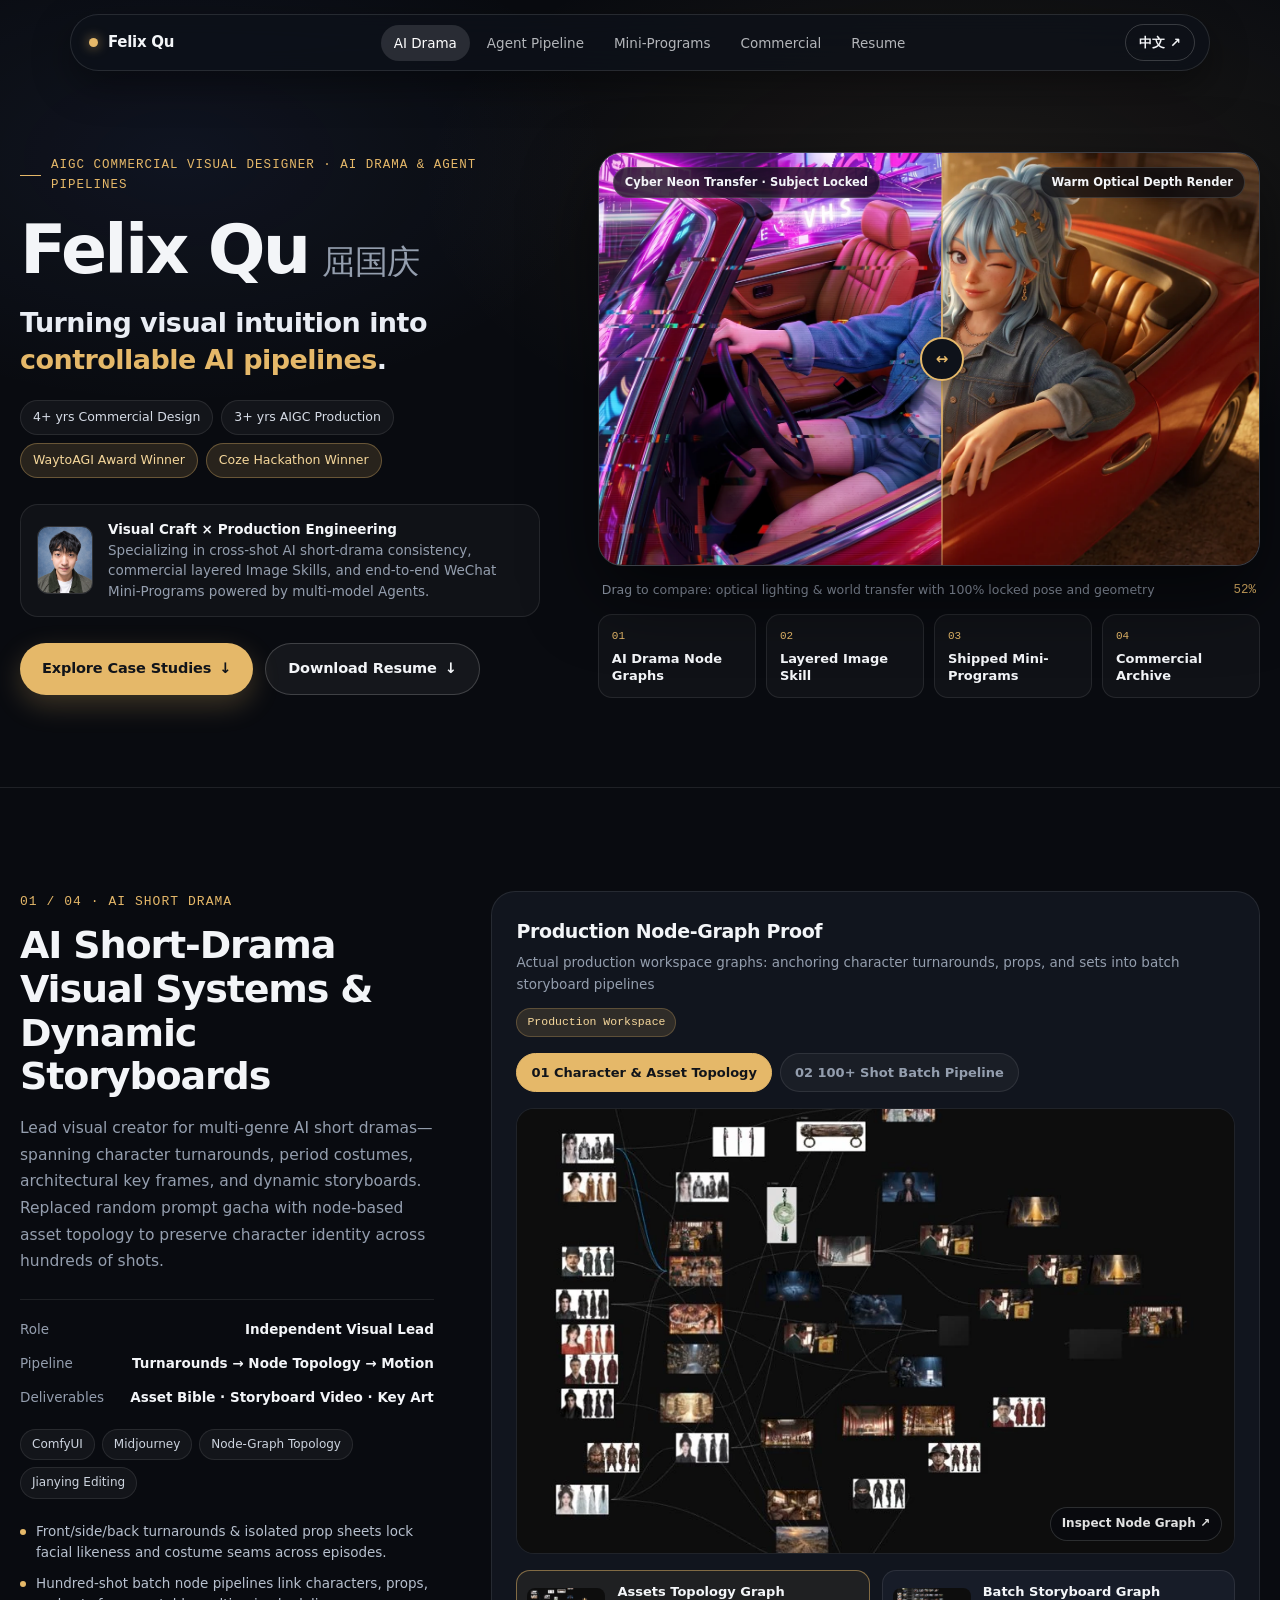
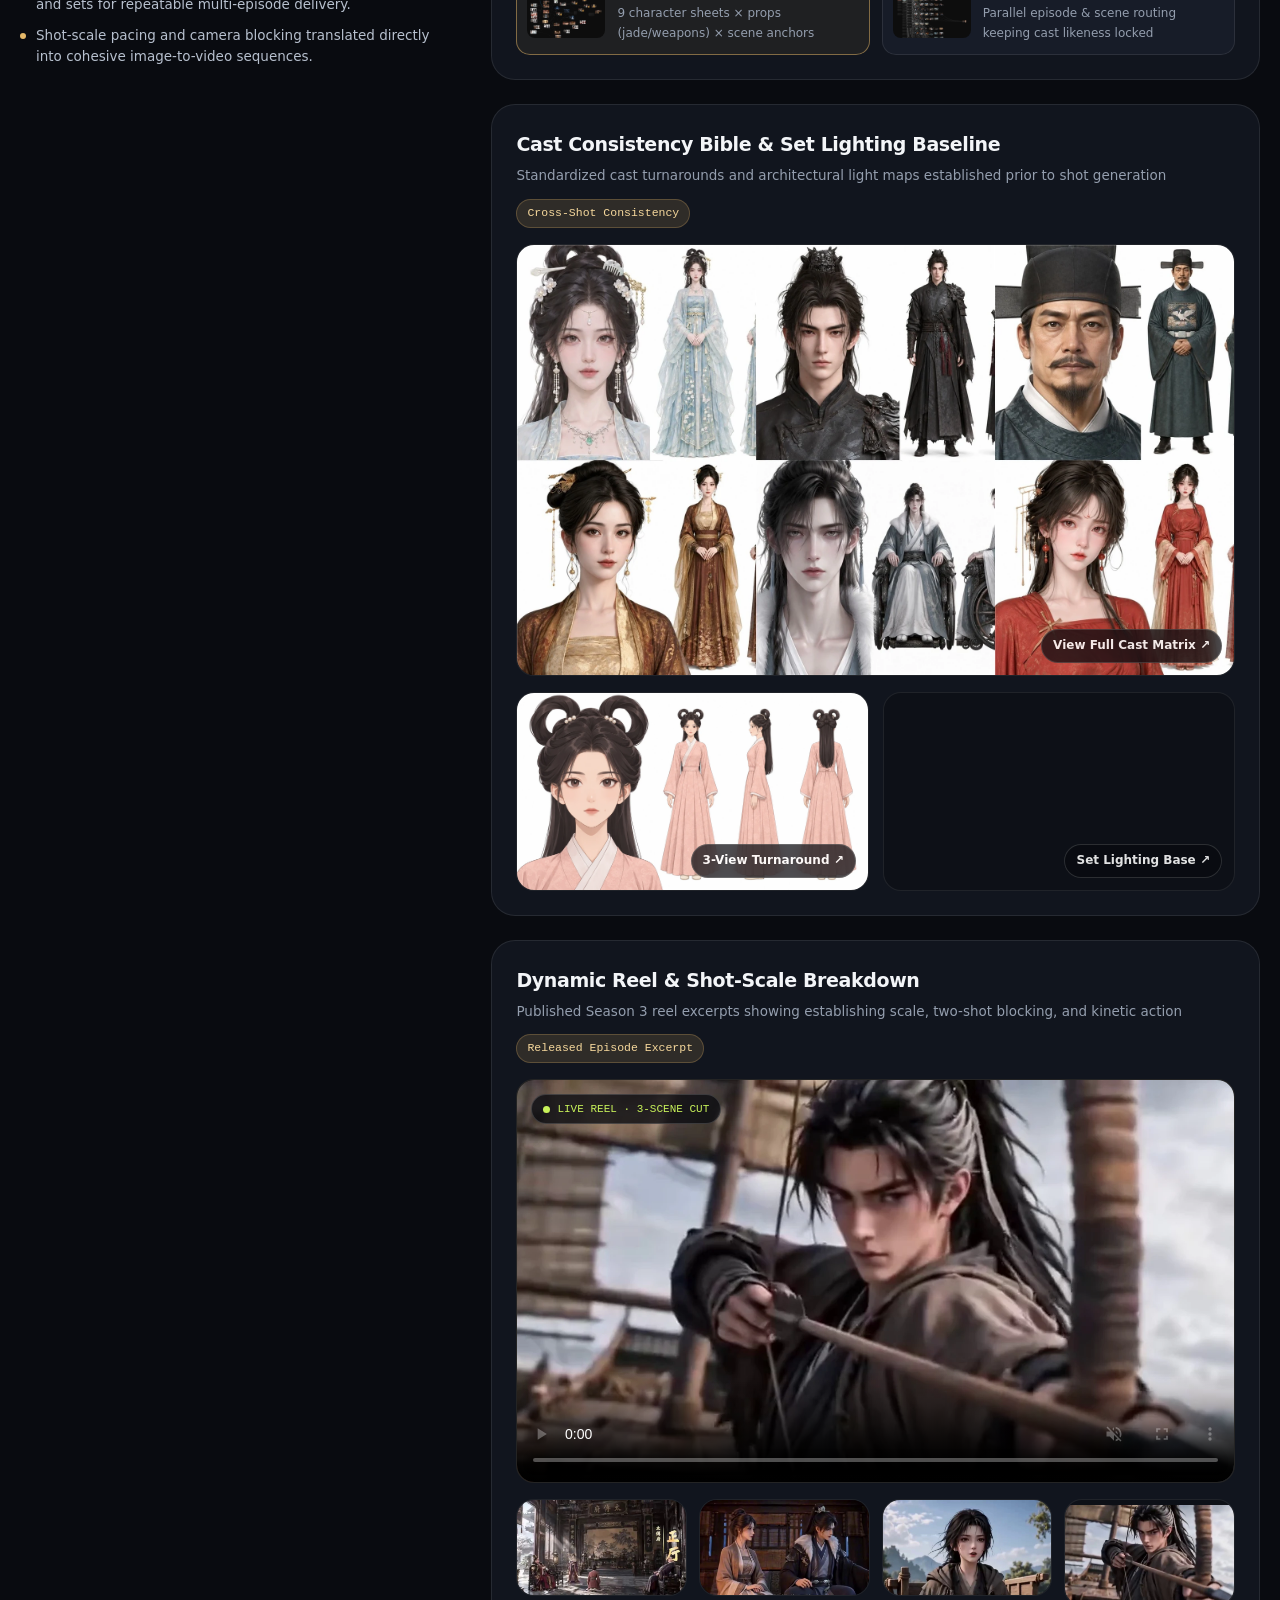
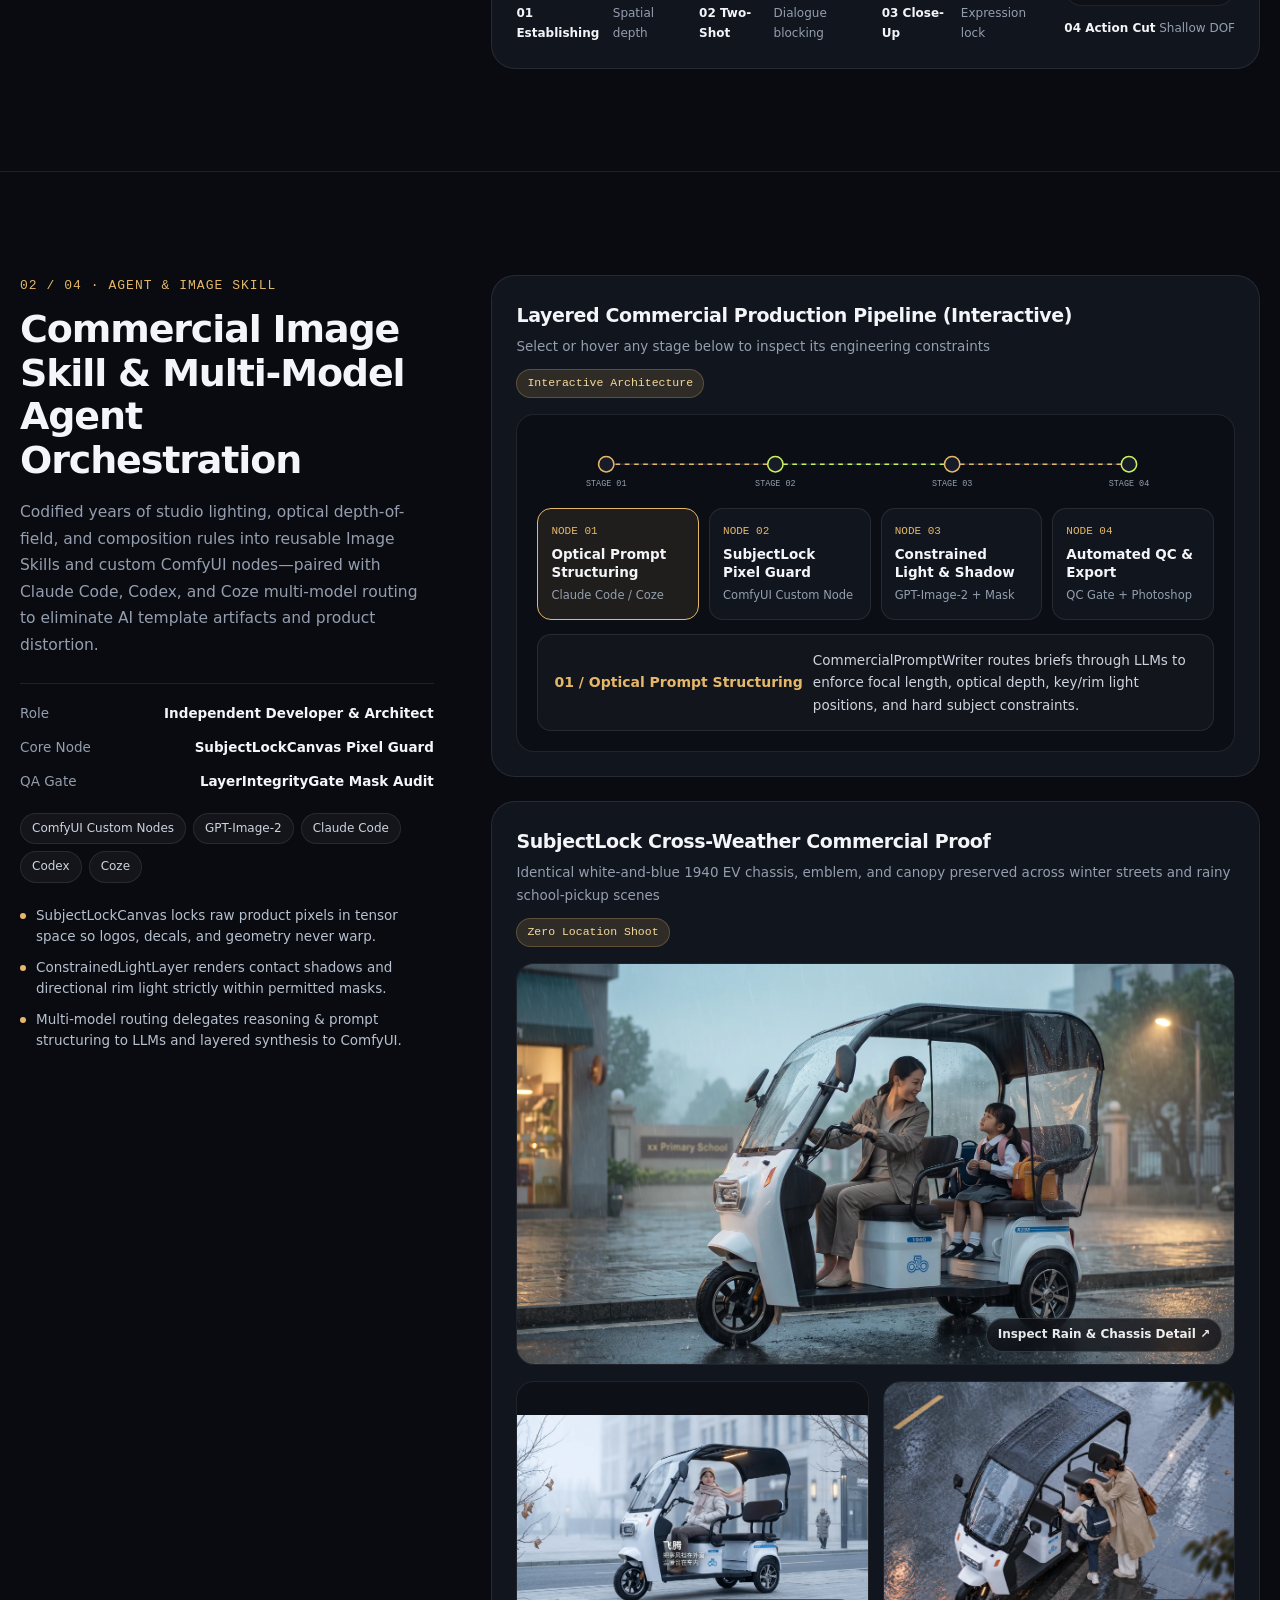
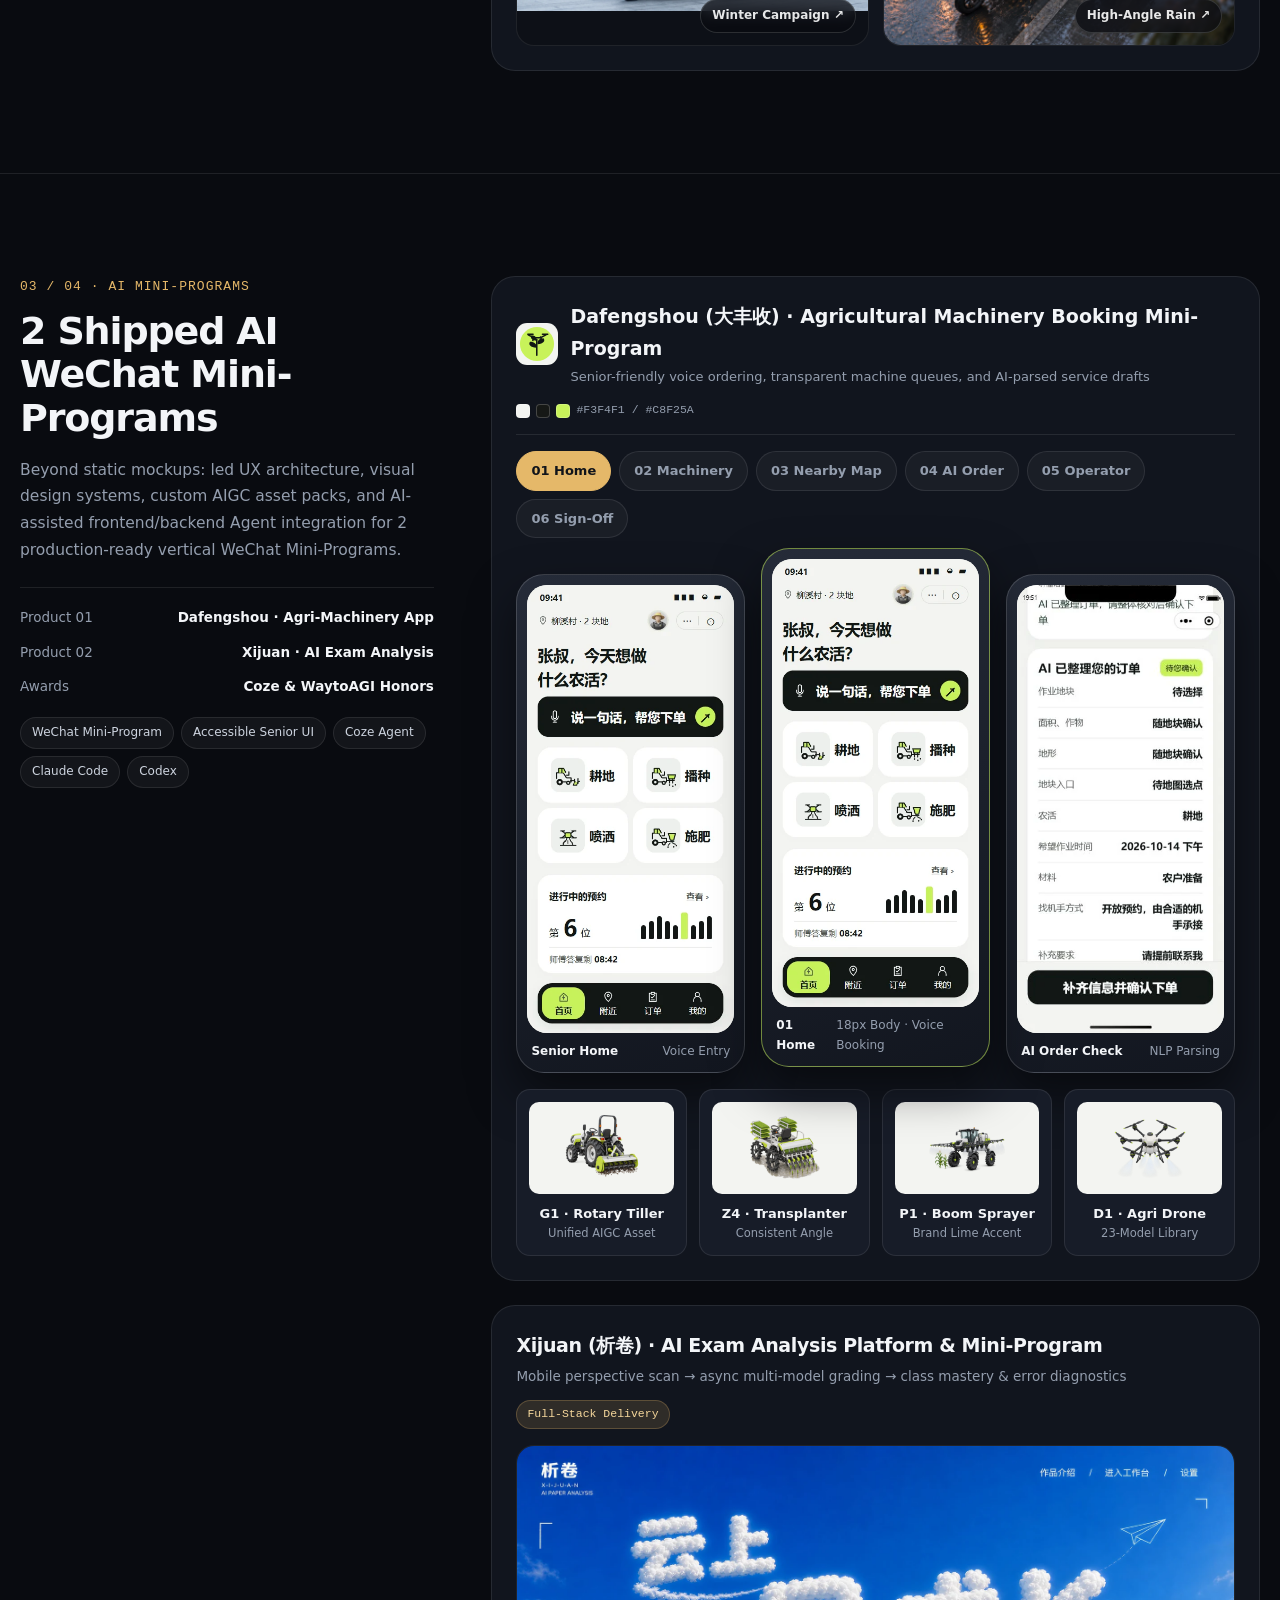
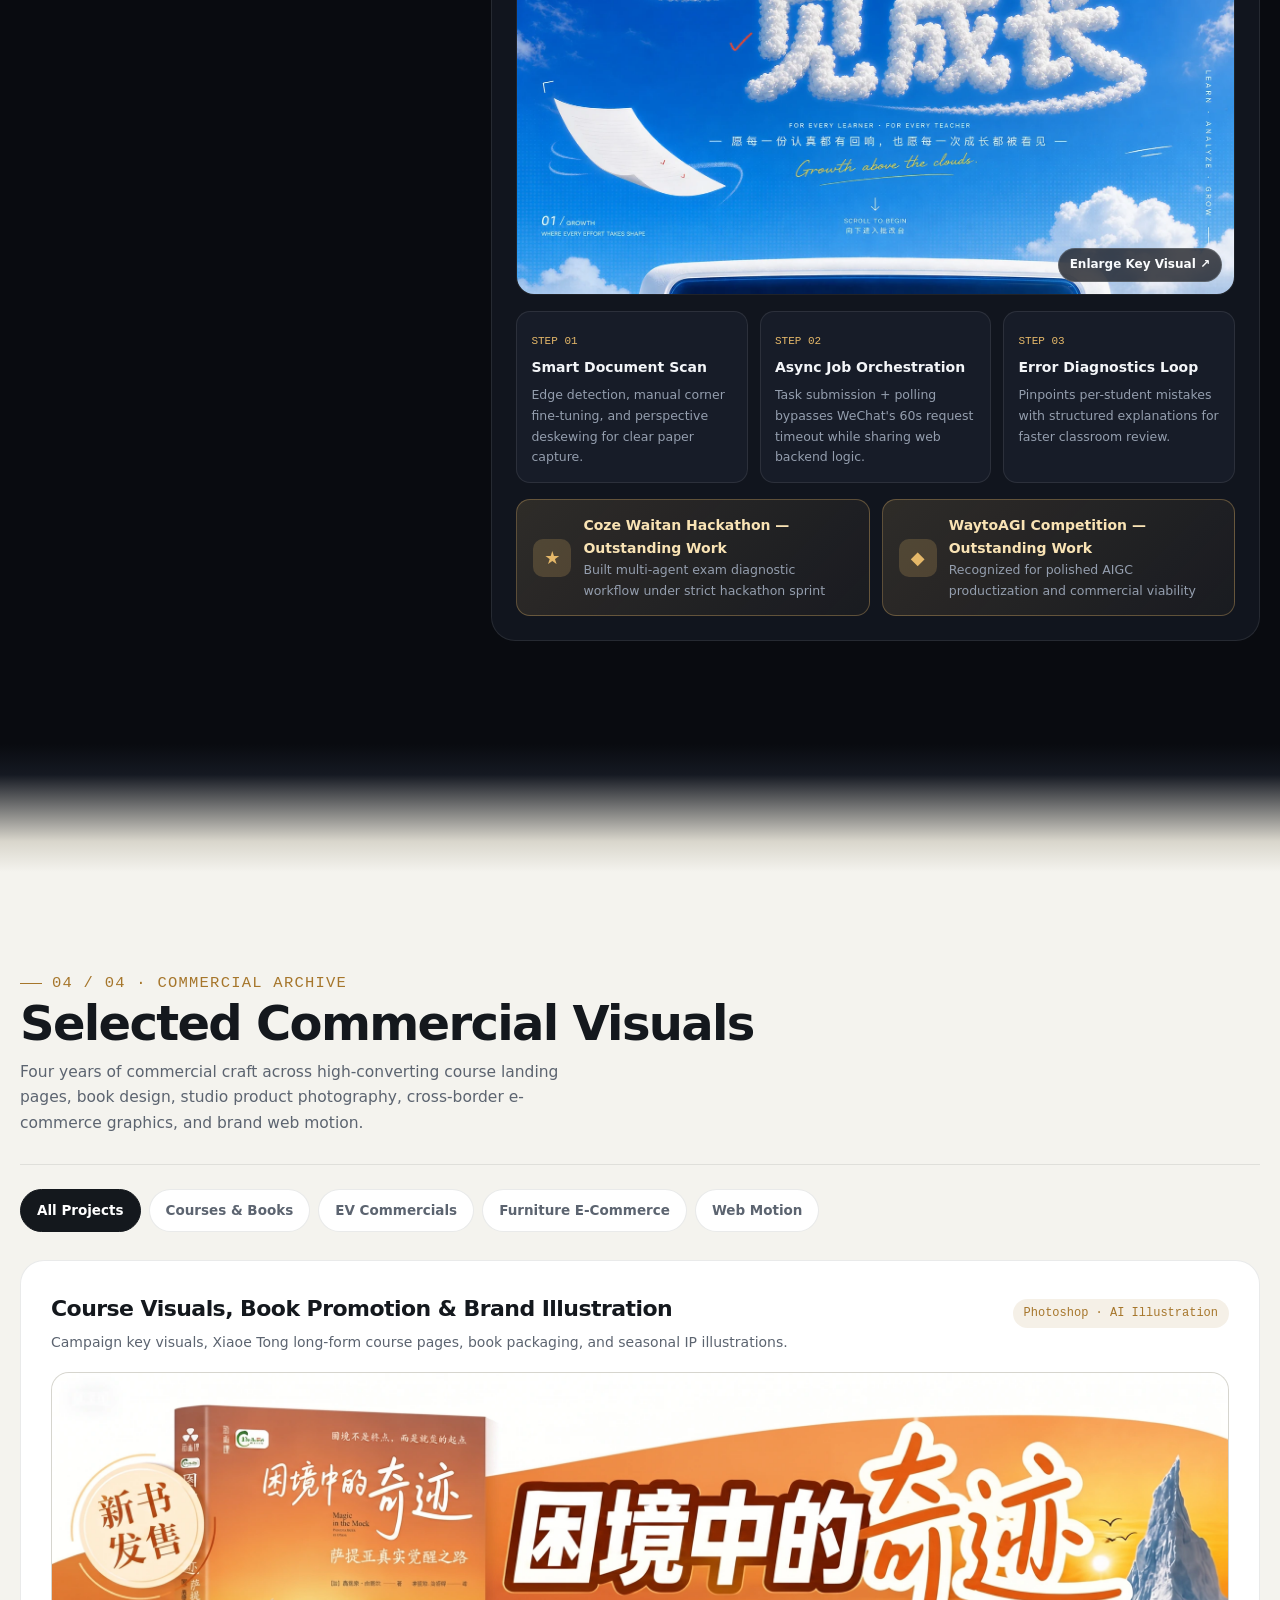
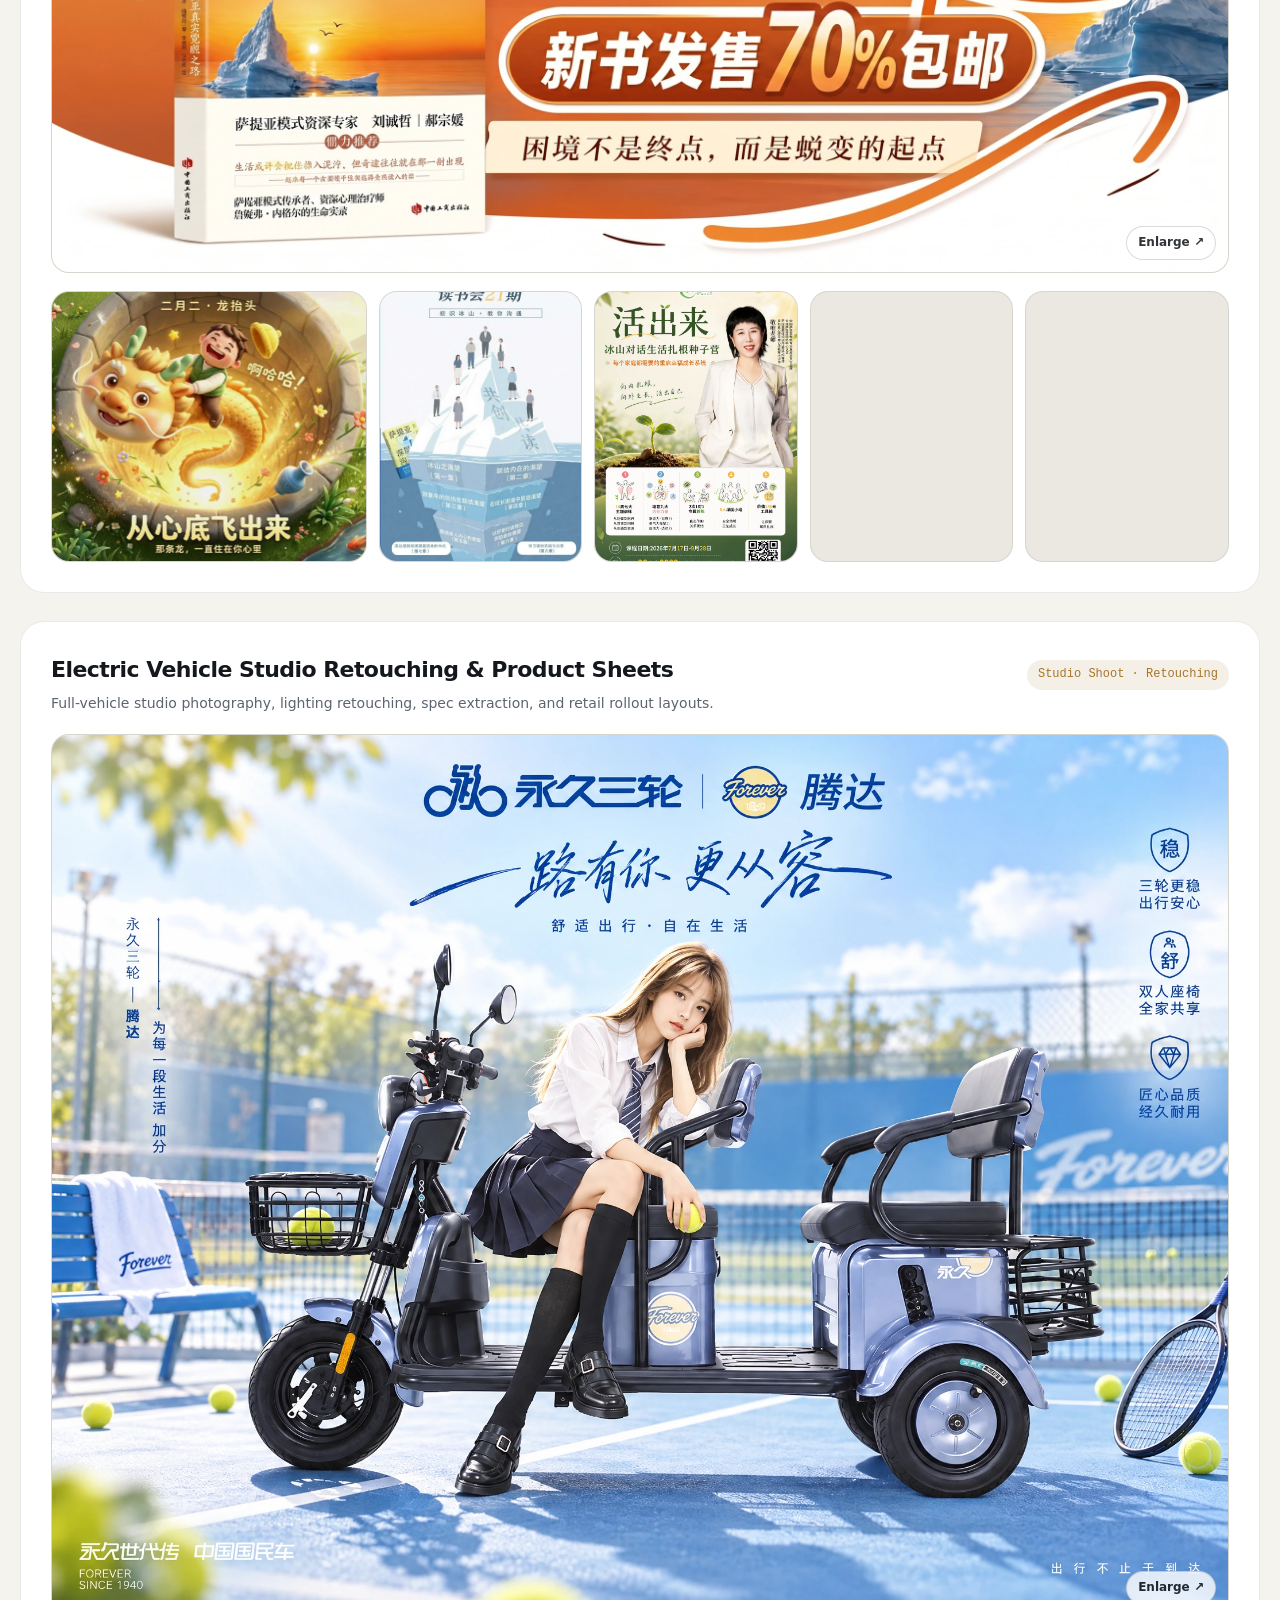
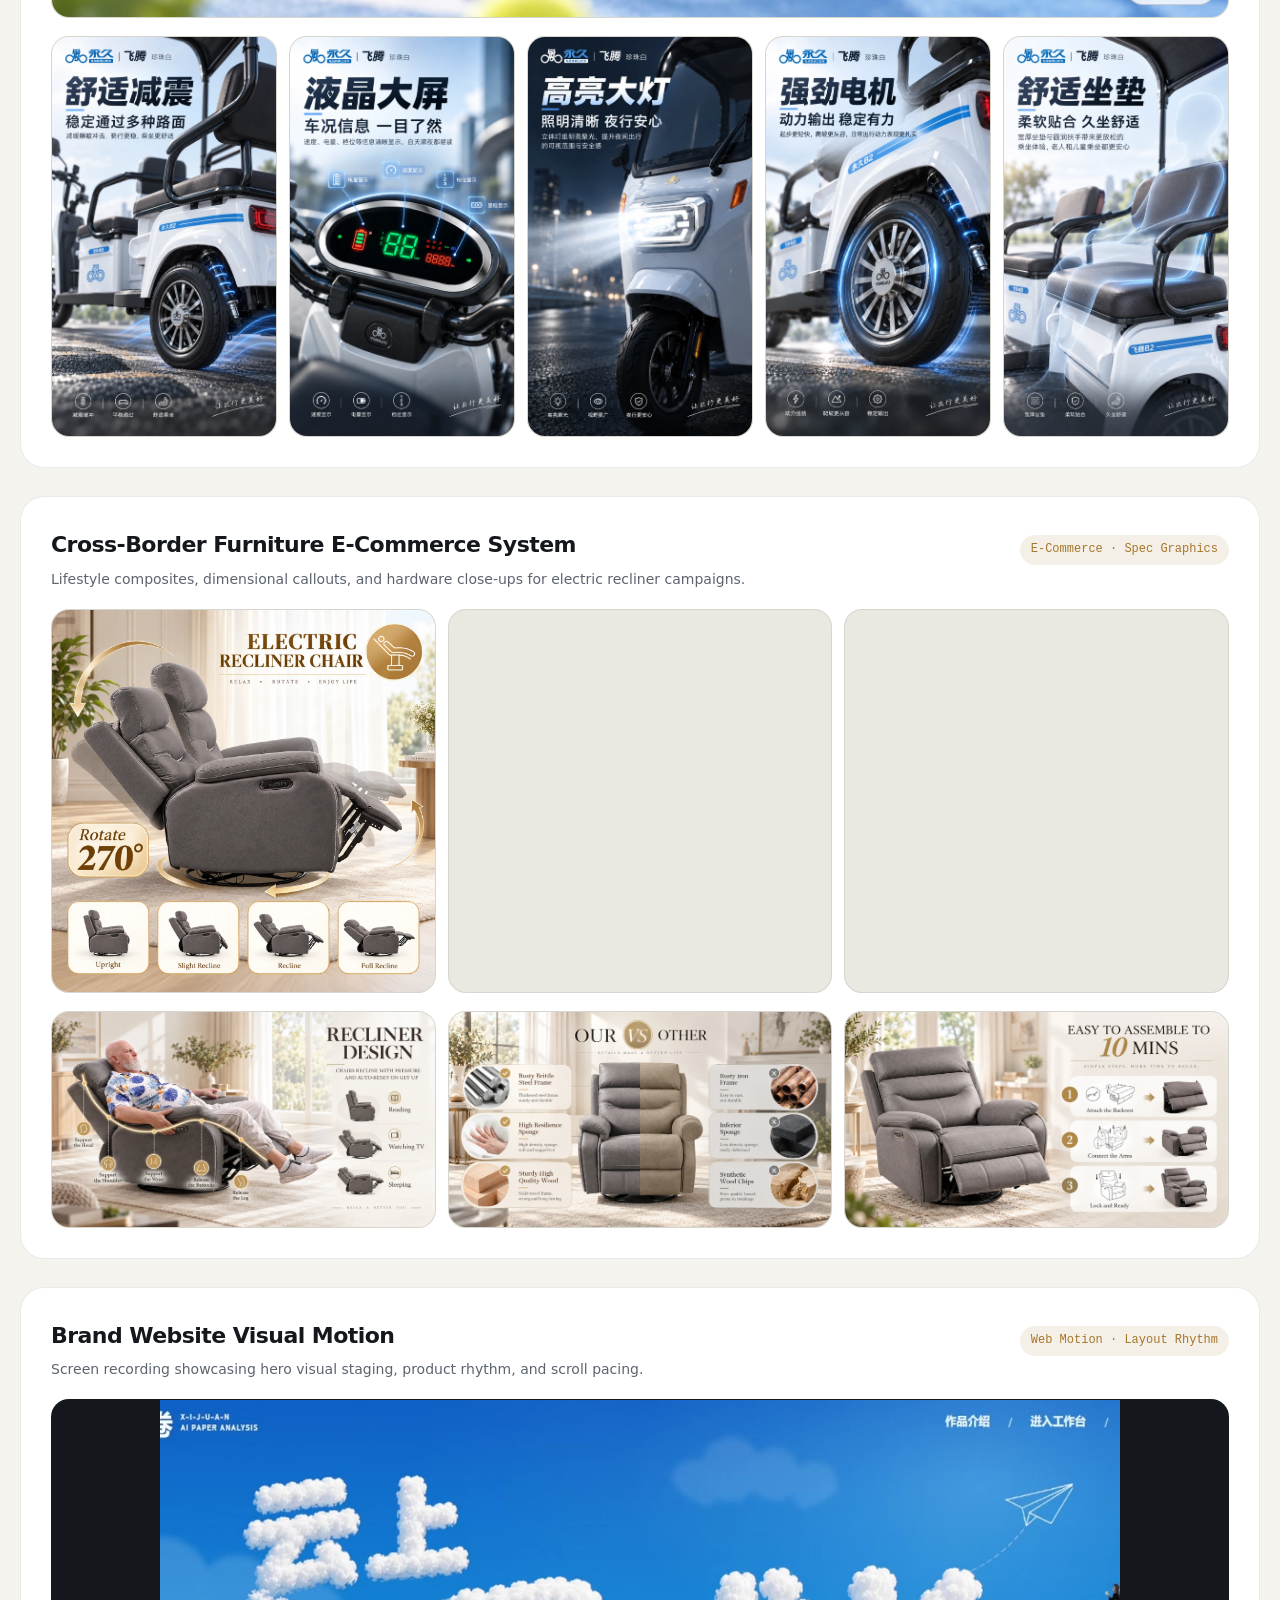
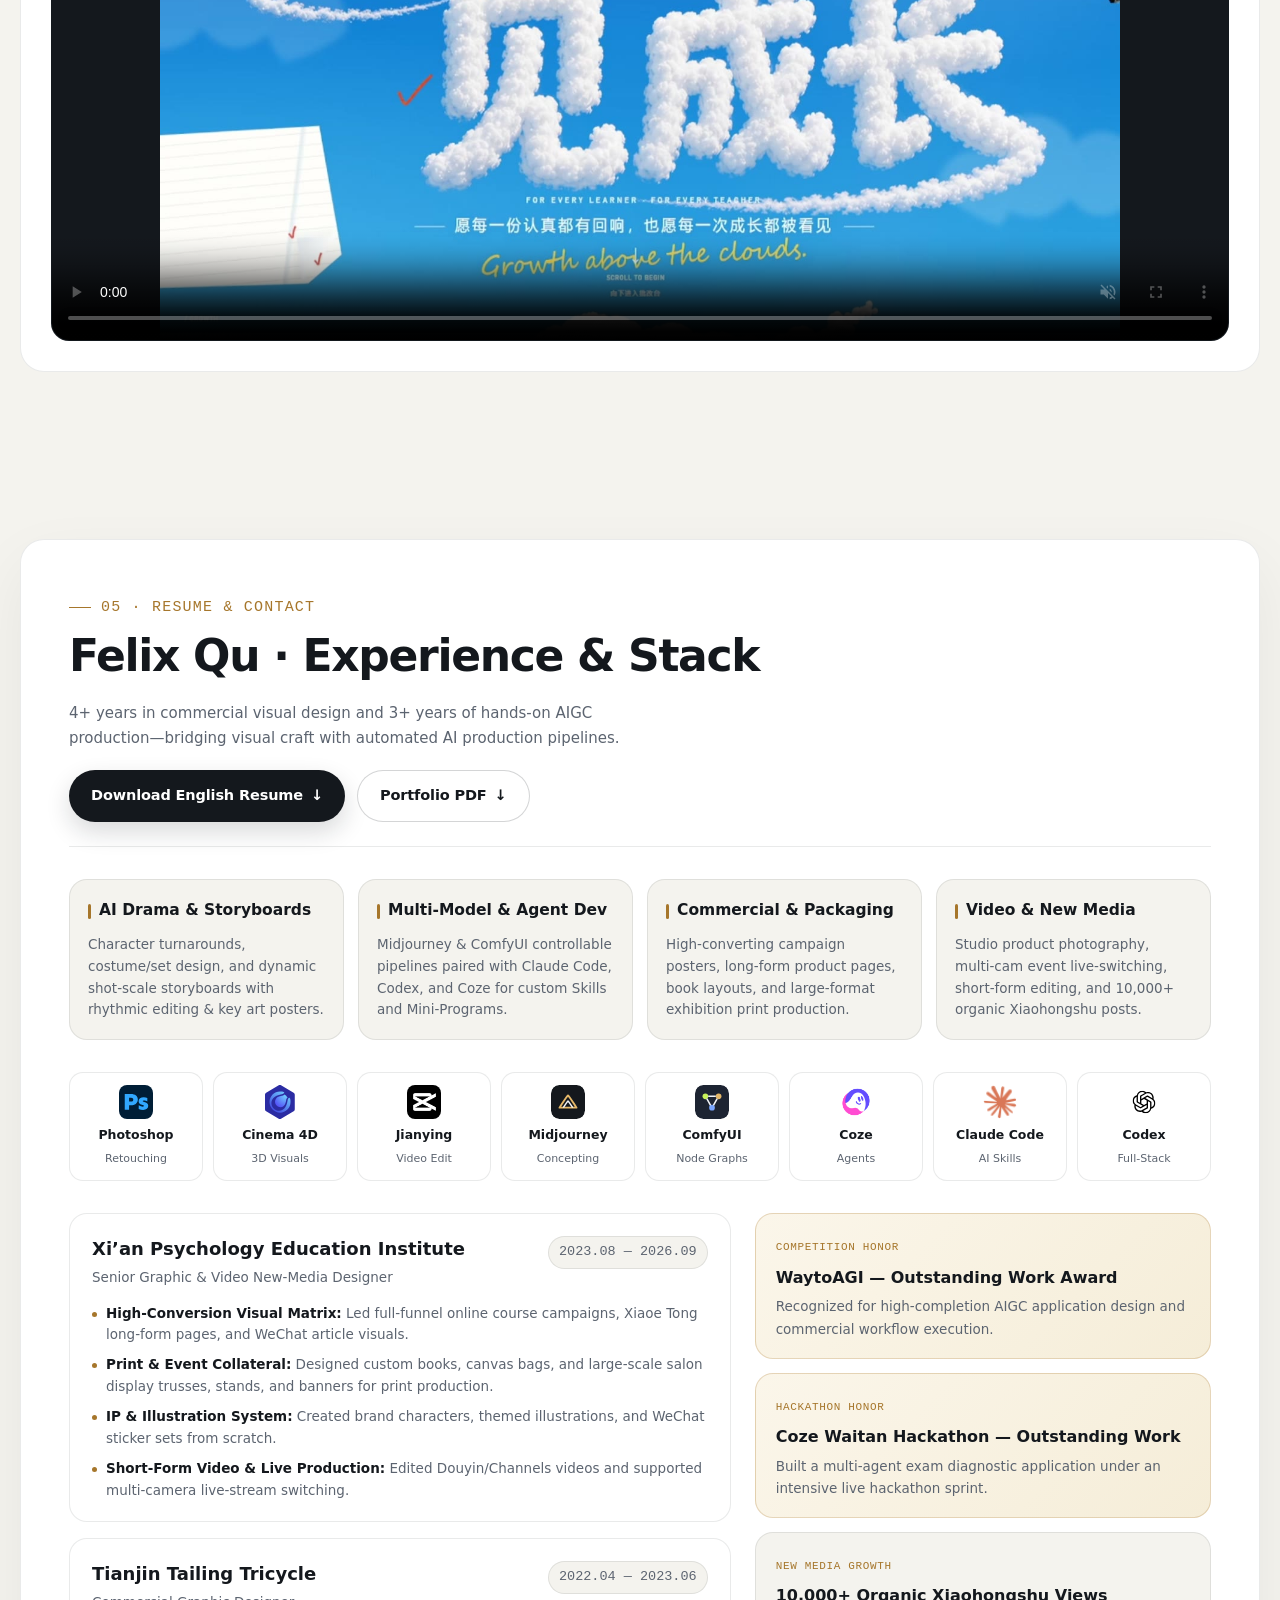
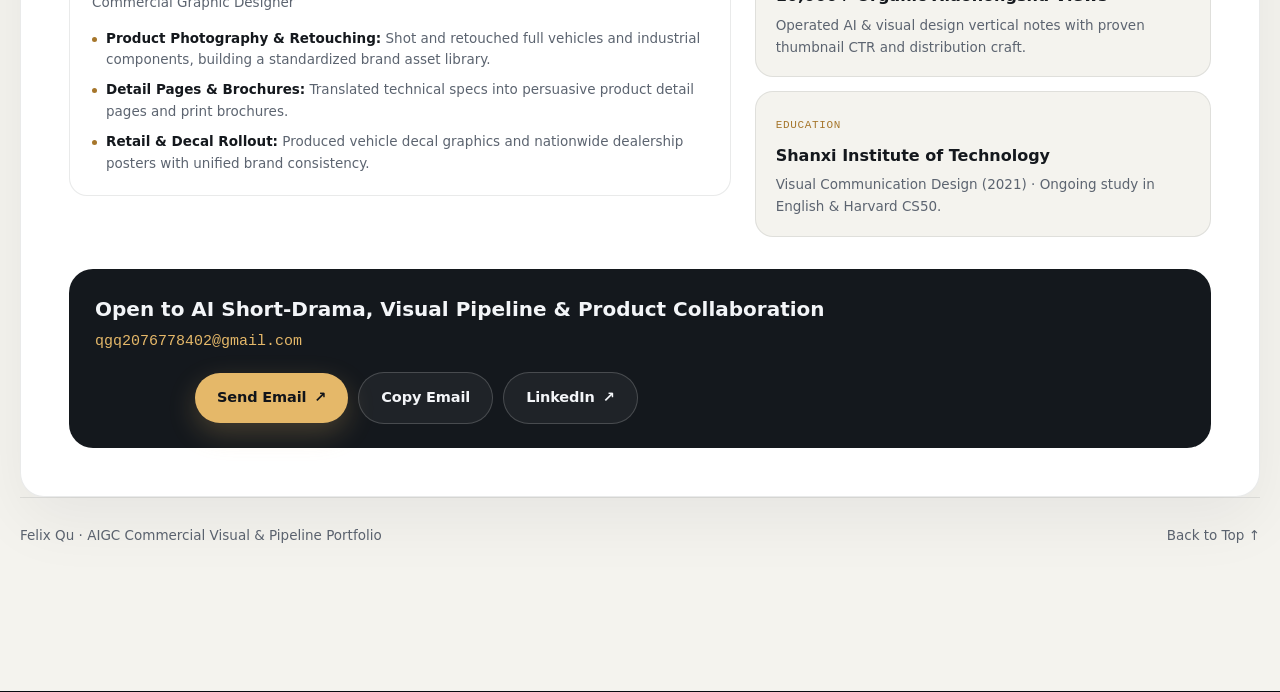
==== commit 6342146f: "Redesign mobile experience to be visual-first with collapsible drawers" ====
--- a/en.html
+++ b/en.html
@@ -7,8 +7,8 @@
   <meta name="description" content="Portfolio of Felix Qu: AI short-drama visual systems &amp; dynamic storyboards, commercial layered Image Skills &amp; multi-model Agent workflows, WeChat mini-programs, and commercial visual design.">
   <meta name="theme-color" content="#090b10">
   <link rel="alternate" hreflang="zh-CN" href="index.html">
-  <link rel="stylesheet" href="styles-v5.css?v=5.3">
-  <script src="app-v5.js?v=5.3" defer></script>
+  <link rel="stylesheet" href="styles-v5.css?v=6.1">
+  <script src="app-v5.js?v=6.1" defer></script>
 </head>
 <body data-locale="en">
   <a class="skip-link" href="#drama">Skip to featured work</a>
@@ -35,6 +35,21 @@
       <!-- HERO -->
       <section class="hero-section" aria-labelledby="hero-name">
         <div class="container hero-grid">
+          <div class="mobile-hero-head">
+            <div class="mobile-hero-id">
+              <img src="assets/portrait.webp" width="731" height="900" alt="" loading="eager" decoding="async">
+              <div>
+                <strong>Felix Qu <span>屈国庆</span></strong>
+                <p>AIGC Visuals · AI Drama · Agent Pipelines</p>
+              </div>
+            </div>
+            <div class="mobile-hero-pills">
+              <span class="is-gold">★ WaytoAGI Winner</span>
+              <span class="is-gold">◆ Coze Winner</span>
+              <span>4+ yrs Craft</span>
+            </div>
+          </div>
+
           <div class="hero-copy">
             <p class="eyebrow">AIGC Commercial Visual Designer · AI Drama &amp; Agent Pipelines</p>
             <h1 id="hero-name" class="hero-title">Felix Qu<span class="hero-title-en">屈国庆</span></h1>
@@ -104,26 +119,31 @@
         <div class="container split-chapter">
           <aside class="chapter-sticky" data-reveal>
             <p class="chapter-index">01 / 04 · AI SHORT DRAMA</p>
-            <h2 id="drama-title" class="chapter-title">AI Short-Drama Visual Systems &amp; Dynamic Storyboards</h2>
-            <p class="chapter-lead">
-              Lead visual creator for multi-genre AI short dramas—spanning character turnarounds, period costumes, architectural key frames, and dynamic storyboards. Replaced random prompt gacha with node-based asset topology to preserve character identity across hundreds of shots.
-            </p>
-            <dl class="meta-list">
-              <div class="meta-row"><dt>Role</dt><dd>Independent Visual Lead</dd></div>
-              <div class="meta-row"><dt>Pipeline</dt><dd>Turnarounds → Node Topology → Motion</dd></div>
-              <div class="meta-row"><dt>Deliverables</dt><dd>Asset Bible · Storyboard Video · Key Art</dd></div>
-            </dl>
-            <div class="pill-group">
-              <span class="tech-pill">ComfyUI</span>
-              <span class="tech-pill">Midjourney</span>
-              <span class="tech-pill">Node-Graph Topology</span>
-              <span class="tech-pill">Jianying Editing</span>
-            </div>
-            <ul class="chapter-highlights">
-              <li>Front/side/back turnarounds &amp; isolated prop sheets lock facial likeness and costume seams across episodes.</li>
-              <li>Hundred-shot batch node pipelines link characters, props, and sets for repeatable multi-episode delivery.</li>
-              <li>Shot-scale pacing and camera blocking translated directly into cohesive image-to-video sequences.</li>
-            </ul>
+            <div class="chapter-head-bar">
+              <h2 id="drama-title" class="chapter-title">AI Short-Drama Visual Systems &amp; Dynamic Storyboards</h2>
+              <button class="mobile-drawer-btn" type="button" aria-expanded="false" data-drawer-toggle>Specs <span aria-hidden="true">＋</span></button>
+            </div>
+            <div class="chapter-detail-drawer">
+              <p class="chapter-lead">
+                Lead visual creator for multi-genre AI short dramas—spanning character turnarounds, period costumes, architectural key frames, and dynamic storyboards. Replaced random prompt gacha with node-based asset topology to preserve character identity across hundreds of shots.
+              </p>
+              <dl class="meta-list">
+                <div class="meta-row"><dt>Role</dt><dd>Independent Visual Lead</dd></div>
+                <div class="meta-row"><dt>Pipeline</dt><dd>Turnarounds → Node Topology → Motion</dd></div>
+                <div class="meta-row"><dt>Deliverables</dt><dd>Asset Bible · Storyboard Video · Key Art</dd></div>
+              </dl>
+              <div class="pill-group">
+                <span class="tech-pill">ComfyUI</span>
+                <span class="tech-pill">Midjourney</span>
+                <span class="tech-pill">Node-Graph Topology</span>
+                <span class="tech-pill">Jianying Editing</span>
+              </div>
+              <ul class="chapter-highlights">
+                <li>Front/side/back turnarounds &amp; isolated prop sheets lock facial likeness and costume seams across episodes.</li>
+                <li>Hundred-shot batch node pipelines link characters, props, and sets for repeatable multi-episode delivery.</li>
+                <li>Shot-scale pacing and camera blocking translated directly into cohesive image-to-video sequences.</li>
+              </ul>
+            </div>
           </aside>
 
           <div class="chapter-showcase">
@@ -251,27 +271,32 @@
         <div class="container split-chapter">
           <aside class="chapter-sticky" data-reveal>
             <p class="chapter-index">02 / 04 · AGENT &amp; IMAGE SKILL</p>
-            <h2 id="pipeline-title" class="chapter-title">Commercial Image Skill &amp; Multi-Model Agent Orchestration</h2>
-            <p class="chapter-lead">
-              Codified years of studio lighting, optical depth-of-field, and composition rules into reusable Image Skills and custom ComfyUI nodes—paired with Claude Code, Codex, and Coze multi-model routing to eliminate AI template artifacts and product distortion.
-            </p>
-            <dl class="meta-list">
-              <div class="meta-row"><dt>Role</dt><dd>Independent Developer &amp; Architect</dd></div>
-              <div class="meta-row"><dt>Core Node</dt><dd>SubjectLockCanvas Pixel Guard</dd></div>
-              <div class="meta-row"><dt>QA Gate</dt><dd>LayerIntegrityGate Mask Audit</dd></div>
-            </dl>
-            <div class="pill-group">
-              <span class="tech-pill">ComfyUI Custom Nodes</span>
-              <span class="tech-pill">GPT-Image-2</span>
-              <span class="tech-pill">Claude Code</span>
-              <span class="tech-pill">Codex</span>
-              <span class="tech-pill">Coze</span>
-            </div>
-            <ul class="chapter-highlights">
-              <li>SubjectLockCanvas locks raw product pixels in tensor space so logos, decals, and geometry never warp.</li>
-              <li>ConstrainedLightLayer renders contact shadows and directional rim light strictly within permitted masks.</li>
-              <li>Multi-model routing delegates reasoning &amp; prompt structuring to LLMs and layered synthesis to ComfyUI.</li>
-            </ul>
+            <div class="chapter-head-bar">
+              <h2 id="pipeline-title" class="chapter-title">Commercial Image Skill &amp; Multi-Model Agent Orchestration</h2>
+              <button class="mobile-drawer-btn" type="button" aria-expanded="false" data-drawer-toggle>Specs <span aria-hidden="true">＋</span></button>
+            </div>
+            <div class="chapter-detail-drawer">
+              <p class="chapter-lead">
+                Codified years of studio lighting, optical depth-of-field, and composition rules into reusable Image Skills and custom ComfyUI nodes—paired with Claude Code, Codex, and Coze multi-model routing to eliminate AI template artifacts and product distortion.
+              </p>
+              <dl class="meta-list">
+                <div class="meta-row"><dt>Role</dt><dd>Independent Developer &amp; Architect</dd></div>
+                <div class="meta-row"><dt>Core Node</dt><dd>SubjectLockCanvas Pixel Guard</dd></div>
+                <div class="meta-row"><dt>QA Gate</dt><dd>LayerIntegrityGate Mask Audit</dd></div>
+              </dl>
+              <div class="pill-group">
+                <span class="tech-pill">ComfyUI Custom Nodes</span>
+                <span class="tech-pill">GPT-Image-2</span>
+                <span class="tech-pill">Claude Code</span>
+                <span class="tech-pill">Codex</span>
+                <span class="tech-pill">Coze</span>
+              </div>
+              <ul class="chapter-highlights">
+                <li>SubjectLockCanvas locks raw product pixels in tensor space so logos, decals, and geometry never warp.</li>
+                <li>ConstrainedLightLayer renders contact shadows and directional rim light strictly within permitted masks.</li>
+                <li>Multi-model routing delegates reasoning &amp; prompt structuring to LLMs and layered synthesis to ComfyUI.</li>
+              </ul>
+            </div>
           </aside>
 
           <div class="chapter-showcase">
@@ -376,21 +401,26 @@
         <div class="container split-chapter">
           <aside class="chapter-sticky" data-reveal>
             <p class="chapter-index">03 / 04 · AI MINI-PROGRAMS</p>
-            <h2 id="apps-title" class="chapter-title">2 Shipped AI WeChat Mini-Programs</h2>
-            <p class="chapter-lead">
-              Beyond static mockups: led UX architecture, visual design systems, custom AIGC asset packs, and AI-assisted frontend/backend Agent integration for 2 production-ready vertical WeChat Mini-Programs.
-            </p>
-            <dl class="meta-list">
-              <div class="meta-row"><dt>Product 01</dt><dd>Dafengshou · Agri-Machinery App</dd></div>
-              <div class="meta-row"><dt>Product 02</dt><dd>Xijuan · AI Exam Analysis</dd></div>
-              <div class="meta-row"><dt>Awards</dt><dd>Coze &amp; WaytoAGI Honors</dd></div>
-            </dl>
-            <div class="pill-group">
-              <span class="tech-pill">WeChat Mini-Program</span>
-              <span class="tech-pill">Accessible Senior UI</span>
-              <span class="tech-pill">Coze Agent</span>
-              <span class="tech-pill">Claude Code</span>
-              <span class="tech-pill">Codex</span>
+            <div class="chapter-head-bar">
+              <h2 id="apps-title" class="chapter-title">2 Shipped AI WeChat Mini-Programs</h2>
+              <button class="mobile-drawer-btn" type="button" aria-expanded="false" data-drawer-toggle>Specs <span aria-hidden="true">＋</span></button>
+            </div>
+            <div class="chapter-detail-drawer">
+              <p class="chapter-lead">
+                Beyond static mockups: led UX architecture, visual design systems, custom AIGC asset packs, and AI-assisted frontend/backend Agent integration for 2 production-ready vertical WeChat Mini-Programs.
+              </p>
+              <dl class="meta-list">
+                <div class="meta-row"><dt>Product 01</dt><dd>Dafengshou · Agri-Machinery App</dd></div>
+                <div class="meta-row"><dt>Product 02</dt><dd>Xijuan · AI Exam Analysis</dd></div>
+                <div class="meta-row"><dt>Awards</dt><dd>Coze &amp; WaytoAGI Honors</dd></div>
+              </dl>
+              <div class="pill-group">
+                <span class="tech-pill">WeChat Mini-Program</span>
+                <span class="tech-pill">Accessible Senior UI</span>
+                <span class="tech-pill">Coze Agent</span>
+                <span class="tech-pill">Claude Code</span>
+                <span class="tech-pill">Codex</span>
+              </div>
             </div>
           </aside>
 
@@ -520,6 +550,12 @@
                 <span class="zoom-badge">Enlarge Key Visual ↗</span>
               </button>
 
+              <div class="mobile-chip-strip">
+                <span>01 Smart Scan</span>
+                <span>02 Async Grading</span>
+                <span>03 Error Graph</span>
+              </div>
+
               <div class="xijuan-steps">
                 <div class="xijuan-step">
                   <small>STEP 01</small>
@@ -759,6 +795,7 @@
                     </div>
                     <span class="exp-date">2023.08 — 2026.09</span>
                   </div>
+                  <button class="mobile-exp-toggle" type="button" aria-expanded="false" data-exp-toggle data-open-text="Details ＋" data-close-text="Hide －">Details ＋</button>
                   <ul class="exp-bullets">
                     <li><strong>High-Conversion Visual Matrix:</strong> Led full-funnel online course campaigns, Xiaoe Tong long-form pages, and WeChat article visuals.</li>
                     <li><strong>Print &amp; Event Collateral:</strong> Designed custom books, canvas bags, and large-scale salon display trusses, stands, and banners for print production.</li>
@@ -775,6 +812,7 @@
                     </div>
                     <span class="exp-date">2022.04 — 2023.06</span>
                   </div>
+                  <button class="mobile-exp-toggle" type="button" aria-expanded="false" data-exp-toggle data-open-text="Details ＋" data-close-text="Hide －">Details ＋</button>
                   <ul class="exp-bullets">
                     <li><strong>Product Photography &amp; Retouching:</strong> Shot and retouched full vehicles and industrial components, building a standardized brand asset library.</li>
                     <li><strong>Detail Pages &amp; Brochures:</strong> Translated technical specs into persuasive product detail pages and print brochures.</li>
--- a/styles-v5.css
+++ b/styles-v5.css
@@ -1822,58 +1822,70 @@
   }
 }
 
-/* Floating Mobile Bottom Dock (hidden on desktop) */
-.mobile-dock {
+/* Mobile-Only Helpers & Bottom Dock (hidden on desktop) */
+.mobile-dock,
+.mobile-hero-head,
+.mobile-drawer-btn,
+.mobile-chip-strip,
+.mobile-exp-toggle {
   display: none;
+}
+
+.chapter-head-bar {
+  display: block;
+}
+
+.chapter-detail-drawer {
+  display: block;
 }
 
 @media (max-width: 760px) {
   html {
-    scroll-padding-top: 72px;
+    scroll-padding-top: 66px;
   }
   .container {
-    width: calc(100% - 28px);
+    width: calc(100% - 20px);
   }
 
   /* Compact Header + Bottom Navigation Dock */
   .site-header {
-    top: 10px;
-    width: calc(100% - 24px);
-    padding: 7px 10px 7px 14px;
+    top: 8px;
+    width: calc(100% - 20px);
+    padding: 6px 8px 6px 13px;
     gap: 8px;
   }
   .site-nav {
     display: none;
   }
   .lang-switch {
-    padding: 5px 11px;
-    font-size: 12px;
+    padding: 4px 10px;
+    font-size: 11.5px;
   }
 
   .mobile-dock {
     position: fixed;
     left: 50%;
-    bottom: max(12px, env(safe-area-inset-bottom));
+    bottom: max(10px, env(safe-area-inset-bottom));
     transform: translateX(-50%);
-    width: min(calc(100% - 24px), 400px);
+    width: min(calc(100% - 20px), 400px);
     z-index: 105;
     display: grid;
     grid-template-columns: repeat(5, minmax(0, 1fr));
     gap: 3px;
-    padding: 5px;
+    padding: 4px;
     border-radius: 999px;
     backdrop-filter: blur(18px) saturate(160%);
     -webkit-backdrop-filter: blur(18px) saturate(160%);
     transition: background-color 0.18s var(--ease-out), border-color 0.18s var(--ease-out), box-shadow 0.18s var(--ease-out);
   }
   .mobile-dock[data-dock-theme="dark"] {
-    background: rgba(14, 17, 25, 0.88);
+    background: rgba(14, 17, 25, 0.9);
     border: 1px solid rgba(255, 255, 255, 0.14);
     color: var(--dark-text);
     box-shadow: 0 12px 32px rgba(0, 0, 0, 0.48);
   }
   .mobile-dock[data-dock-theme="light"] {
-    background: rgba(255, 255, 255, 0.94);
+    background: rgba(255, 255, 255, 0.95);
     border: 1px solid rgba(20, 24, 29, 0.12);
     color: var(--light-text);
     box-shadow: 0 12px 30px rgba(20, 24, 29, 0.12);
@@ -1899,58 +1911,135 @@
     color: #ffffff;
   }
 
-  /* Tighter Vertical Cadence & Edge-to-Edge Cards */
+  /* Screen 1: Visual-First Mobile Hero (Avatar + Visual Stage + CTAs above fold) */
   .hero-section {
-    padding: 76px 0 42px;
+    padding: 64px 0 28px;
   }
   .hero-grid {
-    gap: 24px;
-  }
-  .eyebrow {
+    display: flex;
+    flex-direction: column;
+    gap: 12px;
+  }
+  .hero-grid > * {
+    min-width: 0;
+    max-width: 100%;
+  }
+  .mobile-hero-head {
+    display: grid;
+    gap: 8px;
+    order: 1;
+  }
+  .mobile-hero-id {
+    display: flex;
+    align-items: center;
+    gap: 11px;
+  }
+  .mobile-hero-id img {
+    width: 44px;
+    height: 44px;
+    border-radius: 12px;
+    object-fit: cover;
+    object-position: top center;
+    border: 1px solid rgba(255, 255, 255, 0.18);
+    flex-shrink: 0;
+  }
+  .mobile-hero-id strong {
+    display: block;
+    font-size: 20px;
+    line-height: 1.15;
+    letter-spacing: -0.02em;
+    color: var(--dark-text);
+  }
+  .mobile-hero-id strong span {
+    font-weight: 500;
+    font-size: 13px;
+    color: var(--dark-muted);
+    margin-left: 6px;
+  }
+  .mobile-hero-id p {
+    margin: 2px 0 0;
+    font-size: 12px;
+    color: var(--gold);
+    font-weight: 500;
+  }
+  .mobile-hero-pills {
+    display: flex;
+    flex-wrap: nowrap;
+    overflow-x: auto;
+    scrollbar-width: none;
+    gap: 6px;
+  }
+  .mobile-hero-pills::-webkit-scrollbar {
+    display: none;
+  }
+  .mobile-hero-pills span {
+    flex: 0 0 auto;
+    padding: 4px 9px;
+    border-radius: 999px;
     font-size: 11px;
-    letter-spacing: 0.04em;
-    line-height: 1.4;
-    margin-bottom: 12px;
-  }
-  .eyebrow::before {
-    width: 14px;
-  }
-  .hero-title {
-    font-size: 36px;
-  }
-  .hero-title-en {
-    margin-left: 10px;
-    font-size: 0.52em;
-  }
-  .hero-tagline {
-    font-size: 18.5px;
-    margin-top: 12px;
-  }
-  .hero-badges {
-    margin-top: 16px;
-    gap: 6px;
-  }
-  .hero-badges li {
-    padding: 5px 10px;
-    font-size: 11.5px;
-  }
-  .hero-author {
-    margin-top: 18px;
-    padding: 12px;
-    gap: 12px;
-  }
-  .hero-portrait {
-    width: 48px;
-    height: 60px;
-  }
-  .hero-author p {
-    font-size: 12.5px;
+    font-weight: 600;
+    background: rgba(255, 255, 255, 0.05);
+    border: 1px solid var(--dark-border);
+    color: #d6dce6;
+  }
+  .mobile-hero-pills span.is-gold {
+    background: var(--gold-soft);
+    border-color: rgba(229, 184, 105, 0.34);
+    color: #f6d89c;
+  }
+
+  .hero-stage {
+    order: 2;
+    gap: 8px;
+  }
+  .compare-frame {
+    aspect-ratio: 5 / 4;
+    border-radius: 16px;
+  }
+  .compare-label {
+    font-size: 10.5px;
+    padding: 4px 9px;
+  }
+  .compare-label.left {
+    top: 10px;
+    left: 10px;
+  }
+  .compare-label.right {
+    top: auto;
+    bottom: 10px;
+    right: 10px;
+  }
+  .compare-handle {
+    width: 38px;
+    height: 38px;
+    font-size: 14px;
+  }
+  .compare-caption-bar {
+    font-size: 11px;
+    min-width: 0;
+  }
+  .compare-caption-bar span:first-child {
+    flex: 1;
+    min-width: 0;
+    white-space: nowrap;
+    overflow: hidden;
+    text-overflow: ellipsis;
+  }
+  .hero-index-strip {
+    display: none;
+  }
+
+  .hero-copy {
+    order: 3;
+  }
+  .hero-copy > :not(.hero-actions) {
+    display: none;
   }
   .hero-actions {
     display: grid;
     grid-template-columns: repeat(2, minmax(0, 1fr));
-    gap: 10px;
-    margin-top: 18px;
+    gap: 8px;
+    margin-top: 2px;
   }
   .hero-actions .btn {
     width: 100%;
@@ -1958,80 +2047,109 @@
     font-size: 13px;
   }
 
-  /* Hero Compare Frame: 4:3 Tall Aspect & Non-Colliding Staggered Labels */
-  .compare-frame {
-    aspect-ratio: 4 / 3;
-    border-radius: 18px;
-  }
-  .compare-label {
-    font-size: 10.5px;
-    padding: 4px 9px;
-  }
-  .compare-label.left {
-    top: 10px;
-    left: 10px;
-  }
-  .compare-label.right {
-    top: auto;
-    bottom: 10px;
-    right: 10px;
-  }
-  .compare-handle {
-    width: 38px;
-    height: 38px;
-    font-size: 14px;
-  }
-  .compare-caption-bar {
-    font-size: 11.5px;
-  }
-  .hero-index-strip {
-    grid-template-columns: repeat(2, minmax(0, 1fr));
-    gap: 8px;
-  }
-  .hero-index-card {
-    padding: 10px 11px;
-  }
-  .hero-index-card strong {
-    font-size: 12.5px;
-  }
-
-  /* Chapters & Cards */
+  /* Compact 2-Line Chapter Header + Optional Collapsible Drawer */
   .chapter-section,
   .gallery-section {
-    padding: 44px 0;
+    padding: 32px 0;
   }
   .atmosphere-bridge {
-    height: 64px;
+    height: 44px;
+  }
+  .split-chapter {
+    gap: 14px;
+  }
+  .chapter-index {
+    font-size: 11px;
+    margin-bottom: 4px;
+  }
+  .chapter-head-bar {
+    display: flex;
+    align-items: center;
+    justify-content: space-between;
+    gap: 10px;
   }
   .chapter-title {
-    font-size: 26px;
+    font-size: 21px;
+    line-height: 1.22;
+  }
+  .mobile-drawer-btn {
+    display: inline-flex;
+    align-items: center;
+    gap: 4px;
+    padding: 6px 11px;
+    border-radius: 999px;
+    font-size: 12px;
+    font-weight: 600;
+    background: rgba(255, 255, 255, 0.06);
+    border: 1px solid var(--dark-border-strong);
+    color: var(--gold);
+    white-space: nowrap;
+    flex-shrink: 0;
+  }
+  .chapter-detail-drawer {
+    display: none;
+    margin-top: 12px;
+    padding: 12px;
+    border-radius: 14px;
+    background: var(--dark-surface);
+    border: 1px solid var(--dark-border);
+  }
+  .chapter-detail-drawer.is-open {
+    display: block;
   }
   .chapter-lead {
-    font-size: 14.5px;
+    font-size: 13.5px;
+    margin-top: 0;
+  }
+  .meta-list {
+    margin-top: 14px;
+    padding-top: 12px;
+    gap: 8px;
+  }
+  .chapter-highlights {
     margin-top: 12px;
-  }
-  .meta-list {
-    margin-top: 18px;
-    padding-top: 14px;
-    gap: 9px;
-  }
-  .chapter-highlights {
-    margin-top: 16px;
-    gap: 8px;
+    gap: 7px;
+  }
+
+  /* Strip Verbose Text Walls Inside Cards (Visual-First) */
+  .chapter-showcase {
+    gap: 14px;
   }
   .showcase-card,
   .commercial-block {
-    padding: 15px;
-    border-radius: 18px;
-    gap: 14px;
+    padding: 11px;
+    border-radius: 16px;
+    gap: 10px;
+  }
+  .card-head,
+  .block-head {
+    align-items: center;
+    gap: 8px;
   }
   .card-head h3,
   .block-head h3 {
-    font-size: 17px;
+    font-size: 15.5px;
+    line-height: 1.3;
+  }
+  .card-tag,
+  .block-tools {
+    font-size: 10.5px;
+    padding: 3px 8px;
   }
   .card-head p,
-  .block-head p {
-    font-size: 13px;
+  .block-head p,
+  .editorial-header p,
+  .resume-top p,
+  .node-thumb-pair,
+  .app-brand-id p,
+  .palette-dots,
+  .xijuan-steps,
+  .competency-card p,
+  .aside-card p,
+  .tool-tile span,
+  .shot-card figcaption span,
+  .award-badge span {
+    display: none;
   }
 
   /* Native Horizontal Scrollable Pill Bars */
@@ -2041,8 +2159,8 @@
     overflow-x: auto;
     scrollbar-width: none;
     -webkit-overflow-scrolling: touch;
-    margin-inline: -4px;
-    padding: 2px 4px 4px;
+    margin-inline: -2px;
+    padding: 2px;
   }
   .tab-bar::-webkit-scrollbar,
   .filter-bar::-webkit-scrollbar {
@@ -2052,69 +2170,125 @@
   .filter-btn {
     flex: 0 0 auto;
     white-space: nowrap;
-    padding: 7px 13px;
-    font-size: 12.5px;
-  }
-
-  /* Chapter 01 Drama Grids */
-  .node-thumb-pair,
-  .grid-2,
-  .xijuan-steps,
-  .award-row,
-  .competency-grid {
-    grid-template-columns: 1fr;
-    gap: 10px;
-  }
-  .node-thumb-card img {
-    width: 64px;
-    height: 42px;
+    padding: 6px 12px;
+    font-size: 12px;
+  }
+
+  /* Visual-First Card Ordering: Reel & Finished Renders First */
+  #drama .chapter-showcase > article:nth-child(3) {
+    order: 1;
+  }
+  #drama .chapter-showcase > article:nth-child(2) {
+    order: 2;
+  }
+  #drama .chapter-showcase > article:nth-child(1) {
+    order: 3;
+  }
+  #pipeline .chapter-showcase > article:nth-child(2) {
+    order: 1;
+  }
+  #pipeline .chapter-showcase > article:nth-child(1) {
+    order: 2;
+  }
+
+  /* Chapter 01 & 02: Peek-Ahead Horizontal Carousels & 2x2 Filmstrip */
+  #drama .grid-2,
+  #pipeline .grid-2 {
+    display: grid;
+    grid-template-columns: none;
+    grid-auto-flow: column;
+    grid-auto-columns: 85%;
+    overflow-x: auto;
+    scroll-snap-type: x mandatory;
+    scrollbar-width: none;
+    gap: 8px;
+  }
+  #drama .grid-2::-webkit-scrollbar,
+  #pipeline .grid-2::-webkit-scrollbar {
+    display: none;
+  }
+  #drama .grid-2 > *,
+  #pipeline .grid-2 > * {
+    scroll-snap-align: start;
   }
   .grid-4 {
     grid-template-columns: repeat(2, minmax(0, 1fr));
-    gap: 10px;
+    gap: 8px;
+  }
+  .shot-card {
+    gap: 5px;
+  }
+  .shot-card figcaption {
+    font-size: 11.5px;
   }
   .zoom-badge {
-    font-size: 11px;
-    padding: 5px 9px;
+    font-size: 10.5px;
+    padding: 4px 8px;
     right: 8px;
     bottom: 8px;
   }
 
-  /* Chapter 02 Pipeline 2x2 Matrix */
+  /* Chapter 02 Compact Pipeline Pill Strip */
   .pipeline-diagram {
-    padding: 12px;
+    padding: 10px;
   }
   .pipeline-nodes {
-    grid-template-columns: repeat(2, minmax(0, 1fr));
-    gap: 8px;
+    display: flex;
+    flex-wrap: nowrap;
+    overflow-x: auto;
+    scrollbar-width: none;
+    gap: 6px;
+  }
+  .pipeline-nodes::-webkit-scrollbar {
+    display: none;
   }
   .pipeline-node {
-    padding: 10px;
+    flex: 0 0 auto;
+    padding: 8px 11px;
+    gap: 2px;
   }
   .pipeline-node strong {
+    font-size: 12px;
+  }
+  .pipeline-node span {
+    display: none;
+  }
+  .pipeline-readout {
+    padding: 10px 12px;
+    margin-top: 8px;
+    gap: 4px;
+  }
+  .pipeline-readout strong {
     font-size: 12.5px;
   }
-  .pipeline-node span {
-    font-size: 11px;
-  }
-  .pipeline-readout {
-    padding: 12px;
-    margin-top: 10px;
-  }
-
-  /* Chapter 03 Single Interactive Phone Stage + 2x2 Machines */
+  .pipeline-readout p {
+    font-size: 12px;
+  }
+
+  /* Chapter 03 Single Interactive Phone Stage + 4-Across Machine Strip */
+  .app-brand-bar {
+    padding-bottom: 10px;
+    gap: 10px;
+  }
+  .app-brand-id img {
+    width: 34px;
+    height: 34px;
+  }
+  .app-brand-id h3 {
+    font-size: 15.5px;
+  }
   .phone-shell-side {
     display: none;
   }
   .phone-trio {
     display: block;
-    max-width: 256px;
+    max-width: 248px;
     margin-inline: auto;
   }
   .phone-shell.is-featured {
     transform: none;
-    padding: 9px;
-    border-radius: 26px;
+    padding: 8px;
+    border-radius: 24px;
   }
   .phone-step-btn {
     display: grid;
@@ -2126,33 +2300,78 @@
     text-align: center;
   }
   .machine-strip {
+    grid-template-columns: repeat(4, minmax(0, 1fr));
+    gap: 6px;
+  }
+  .machine-tile {
+    padding: 6px 4px;
+  }
+  .machine-tile-img {
+    height: 54px;
+    margin-bottom: 4px;
+    padding: 4px;
+  }
+  .machine-tile-img img {
+    max-height: 46px;
+  }
+  .machine-tile strong {
+    font-size: 10.5px;
+    line-height: 1.25;
+  }
+  .machine-tile span {
+    display: none;
+  }
+
+  .mobile-chip-strip {
+    display: flex;
+    flex-wrap: wrap;
+    gap: 6px;
+  }
+  .mobile-chip-strip span {
+    font-size: 11.5px;
+    font-weight: 500;
+    padding: 5px 10px;
+    border-radius: 999px;
+    background: var(--dark-surface-2);
+    border: 1px solid var(--dark-border);
+    color: #d5dce6;
+  }
+  .award-row {
     grid-template-columns: repeat(2, minmax(0, 1fr));
     gap: 8px;
   }
-  .machine-tile {
-    padding: 10px 8px;
-  }
-  .machine-tile-img {
-    height: 72px;
-    margin-bottom: 7px;
-  }
-  .machine-tile-img img {
-    max-height: 60px;
-  }
-  .xijuan-step {
-    padding: 12px 14px;
-  }
   .award-badge {
-    padding: 12px;
+    padding: 10px;
+    gap: 8px;
+  }
+  .award-icon {
+    width: 28px;
+    height: 28px;
+    font-size: 14px;
+    border-radius: 8px;
+  }
+  .award-badge strong {
+    font-size: 12px;
+    line-height: 1.3;
   }
 
   /* Chapter 04 Zero-Orphan Course Grid & Swipeable Lookbook Carousels */
+  .editorial-header {
+    padding-bottom: 16px;
+  }
   .editorial-header h2 {
-    font-size: 28px;
+    font-size: 26px;
+  }
+  .filter-bar {
+    margin-top: 14px;
+  }
+  .commercial-groups {
+    gap: 16px;
+    margin-top: 16px;
   }
   .course-strip-grid {
     grid-template-columns: repeat(2, minmax(0, 1fr));
-    gap: 10px;
+    gap: 8px;
   }
   .course-strip-grid .light-media-btn:first-child {
     grid-column: 1 / -1;
@@ -2162,12 +2381,12 @@
     display: grid;
     grid-template-columns: none;
     grid-auto-flow: column;
-    grid-auto-columns: 62%;
+    grid-auto-columns: 64%;
     overflow-x: auto;
     scroll-snap-type: x mandatory;
     scrollbar-width: none;
-    gap: 10px;
-    padding-bottom: 4px;
+    gap: 8px;
+    padding-bottom: 2px;
   }
   .ev-strip-5::-webkit-scrollbar,
   .chair-square-row::-webkit-scrollbar,
@@ -2182,62 +2401,116 @@
     display: grid;
     grid-template-columns: none;
     grid-auto-flow: column;
-    grid-auto-columns: 78%;
+    grid-auto-columns: 80%;
     overflow-x: auto;
     scroll-snap-type: x mandatory;
     scrollbar-width: none;
-    gap: 10px;
-    padding-bottom: 4px;
+    gap: 8px;
+    padding-bottom: 2px;
   }
   .chair-square-row .light-media-btn,
   .chair-wide-row .light-media-btn {
     scroll-snap-align: start;
   }
 
-  /* Chapter 05 Resume Mobile 4x2 Tools & Contact */
+  /* Chapter 05 Compact Scannable Resume */
   .resume-section {
-    padding: 32px 0 36px;
+    padding: 20px 0 30px;
   }
   .resume-card {
-    padding: 18px 16px;
-    border-radius: 20px;
-    gap: 22px;
+    padding: 16px 14px;
+    border-radius: 18px;
+    gap: 16px;
+  }
+  .resume-top {
+    padding-bottom: 14px;
+    gap: 12px;
   }
   .resume-top h2 {
-    font-size: 26px;
+    font-size: 22px;
   }
   .resume-top .hero-actions {
     width: 100%;
   }
+  .competency-grid {
+    grid-template-columns: repeat(2, minmax(0, 1fr));
+    gap: 8px;
+  }
+  .competency-card {
+    padding: 10px 12px;
+  }
+  .competency-card h3 {
+    font-size: 13px;
+  }
   .tools-strip {
     grid-template-columns: repeat(4, minmax(0, 1fr));
-    gap: 8px;
+    gap: 6px;
   }
   .tool-tile {
-    padding: 10px 6px;
-    gap: 6px;
+    padding: 9px 4px;
+    gap: 5px;
   }
   .tool-tile img,
   .tool-tile svg {
-    width: 28px;
-    height: 28px;
+    width: 26px;
+    height: 26px;
   }
   .tool-tile strong {
-    font-size: 11.5px;
-  }
-  .tool-tile span {
-    font-size: 10.5px;
+    font-size: 11px;
+  }
+  .career-grid {
+    gap: 14px;
+  }
+  .exp-stack {
+    gap: 10px;
   }
   .exp-card {
-    padding: 16px;
+    padding: 13px 14px;
+  }
+  .exp-head {
+    margin-bottom: 8px;
+  }
+  .exp-head h3 {
+    font-size: 15.5px;
+  }
+  .exp-head span {
+    font-size: 12px;
+  }
+  .mobile-exp-toggle {
+    display: inline-flex;
+    align-items: center;
+    font-size: 12px;
+    font-weight: 600;
+    color: var(--bronze);
+    padding: 4px 10px;
+    border-radius: 999px;
+    background: var(--bronze-soft);
+  }
+  .exp-bullets {
+    display: none;
+  }
+  .exp-card.is-open .exp-bullets {
+    display: grid;
+    margin-top: 10px;
+  }
+  .aside-stack {
+    grid-template-columns: repeat(2, minmax(0, 1fr));
+    gap: 8px;
+  }
+  .aside-card {
+    padding: 11px 12px;
+  }
+  .aside-card h4 {
+    font-size: 13px;
+    margin: 4px 0 0;
   }
   .contact-banner {
-    padding: 18px 16px;
-    border-radius: 18px;
-    gap: 14px;
+    padding: 16px 14px;
+    border-radius: 16px;
+    gap: 12px;
   }
   .contact-banner h3 {
-    font-size: 17px;
+    font-size: 16px;
   }
   .contact-actions {
     width: 100%;
@@ -2251,15 +2524,15 @@
   }
   .contact-actions .btn {
     width: 100%;
-    padding: 11px 10px;
+    padding: 10px;
     font-size: 13px;
   }
   .contact-actions .btn:last-child {
     grid-column: 1 / -1;
   }
   .site-footer {
-    padding: 20px 0 92px;
-    font-size: 12.5px;
+    padding: 18px 0 88px;
+    font-size: 12px;
   }
 
   /* Mobile Lightbox */
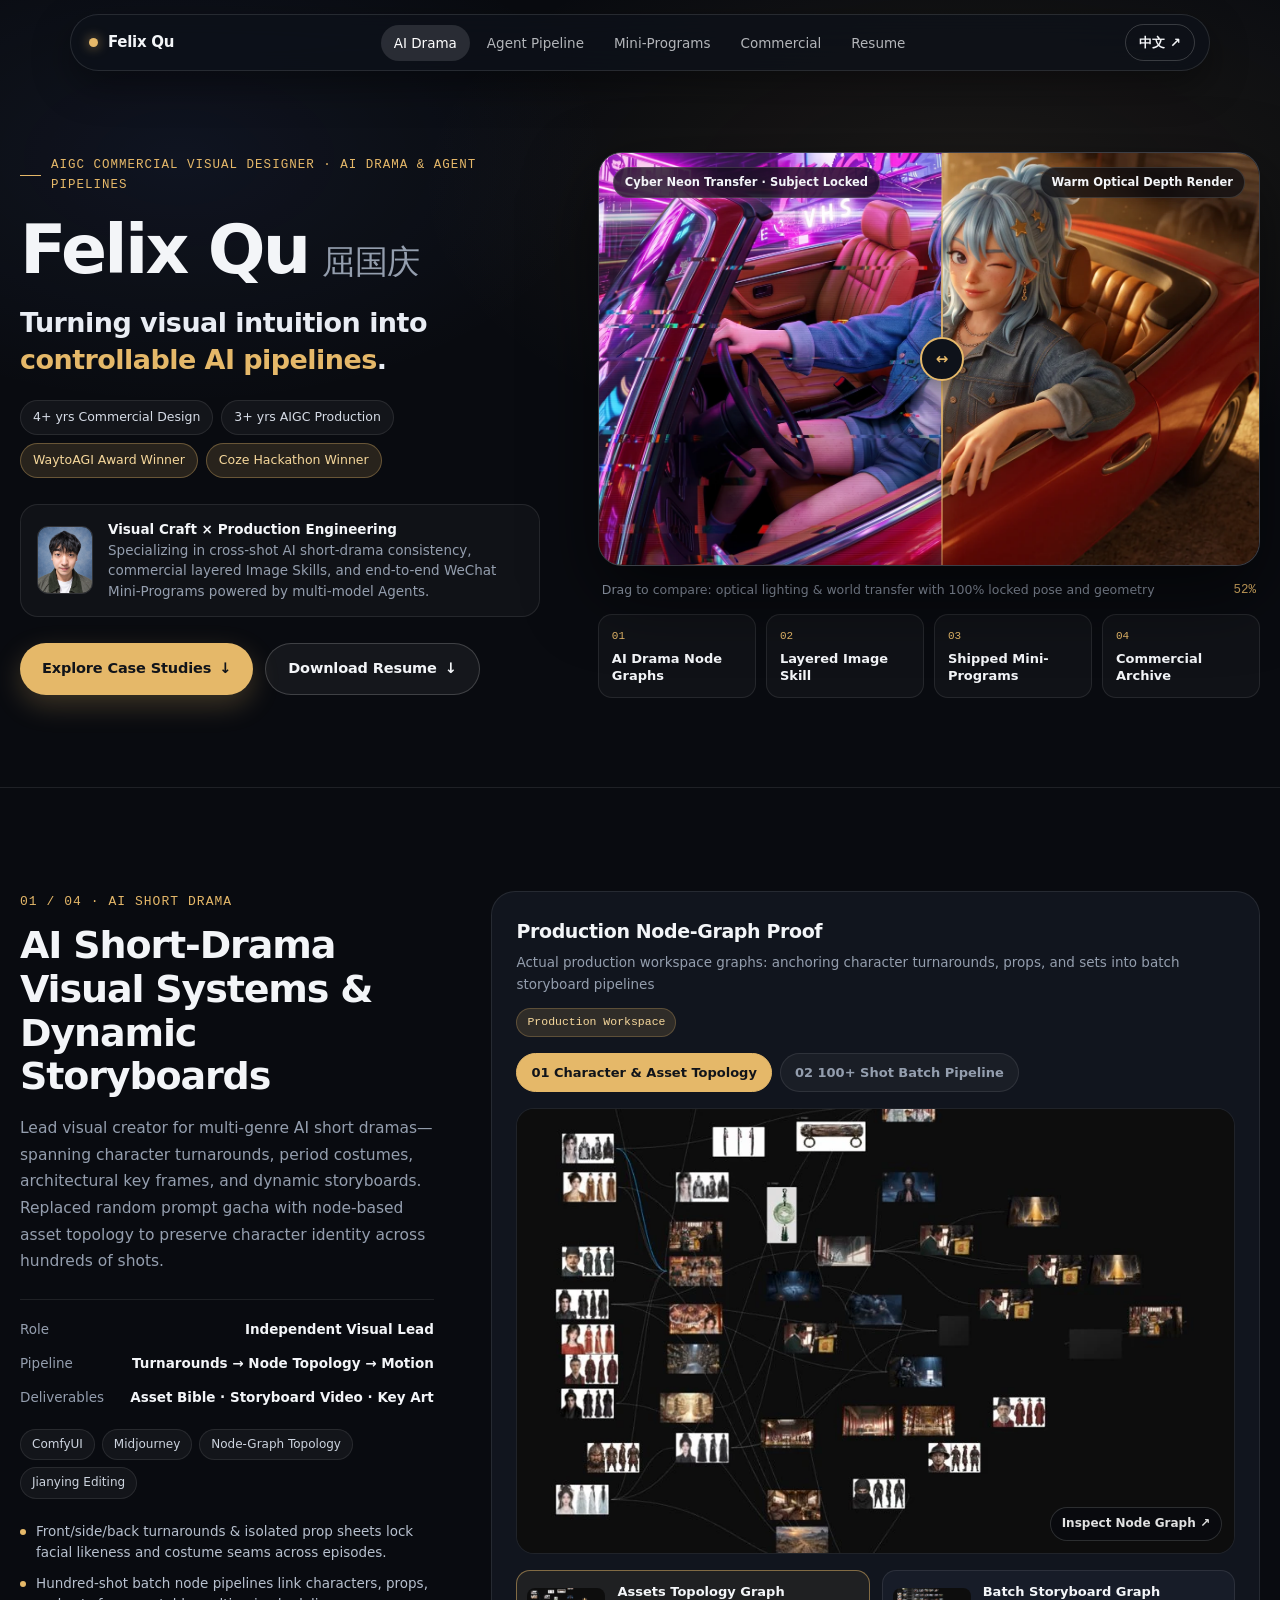
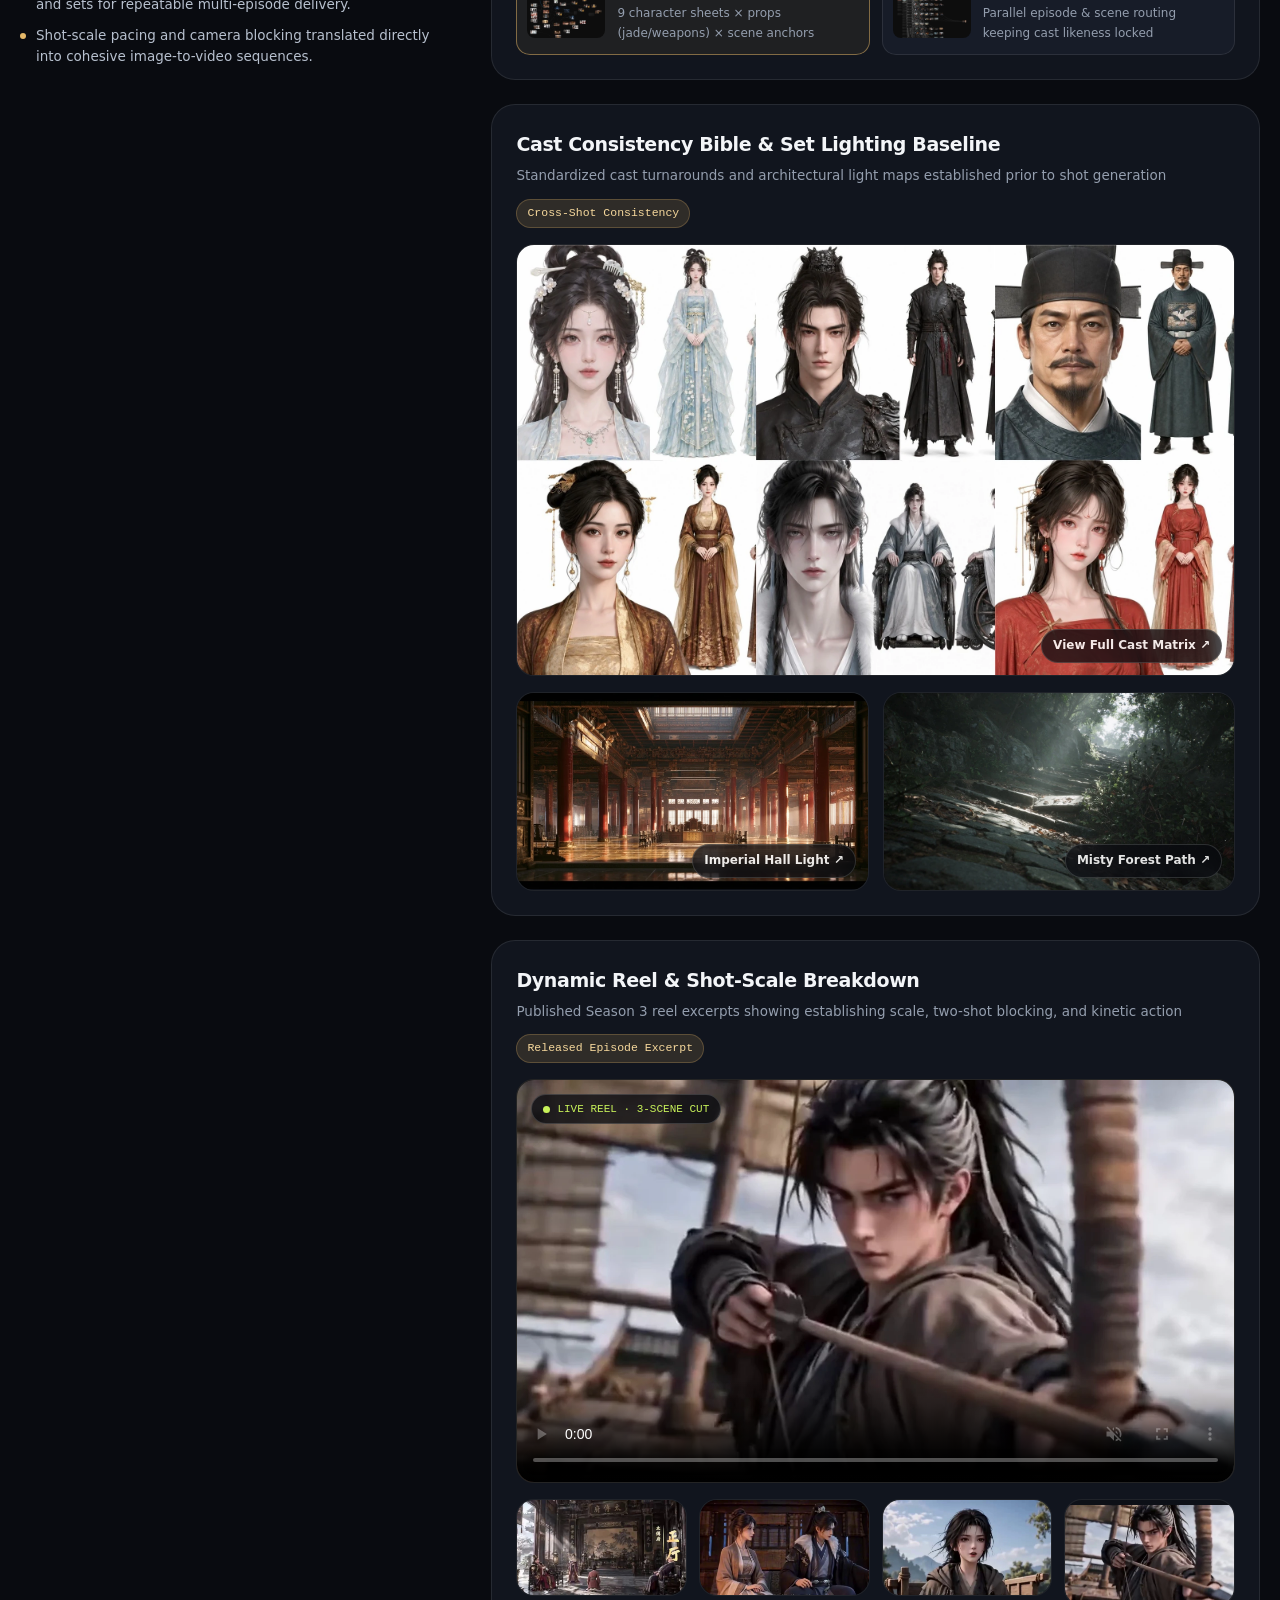
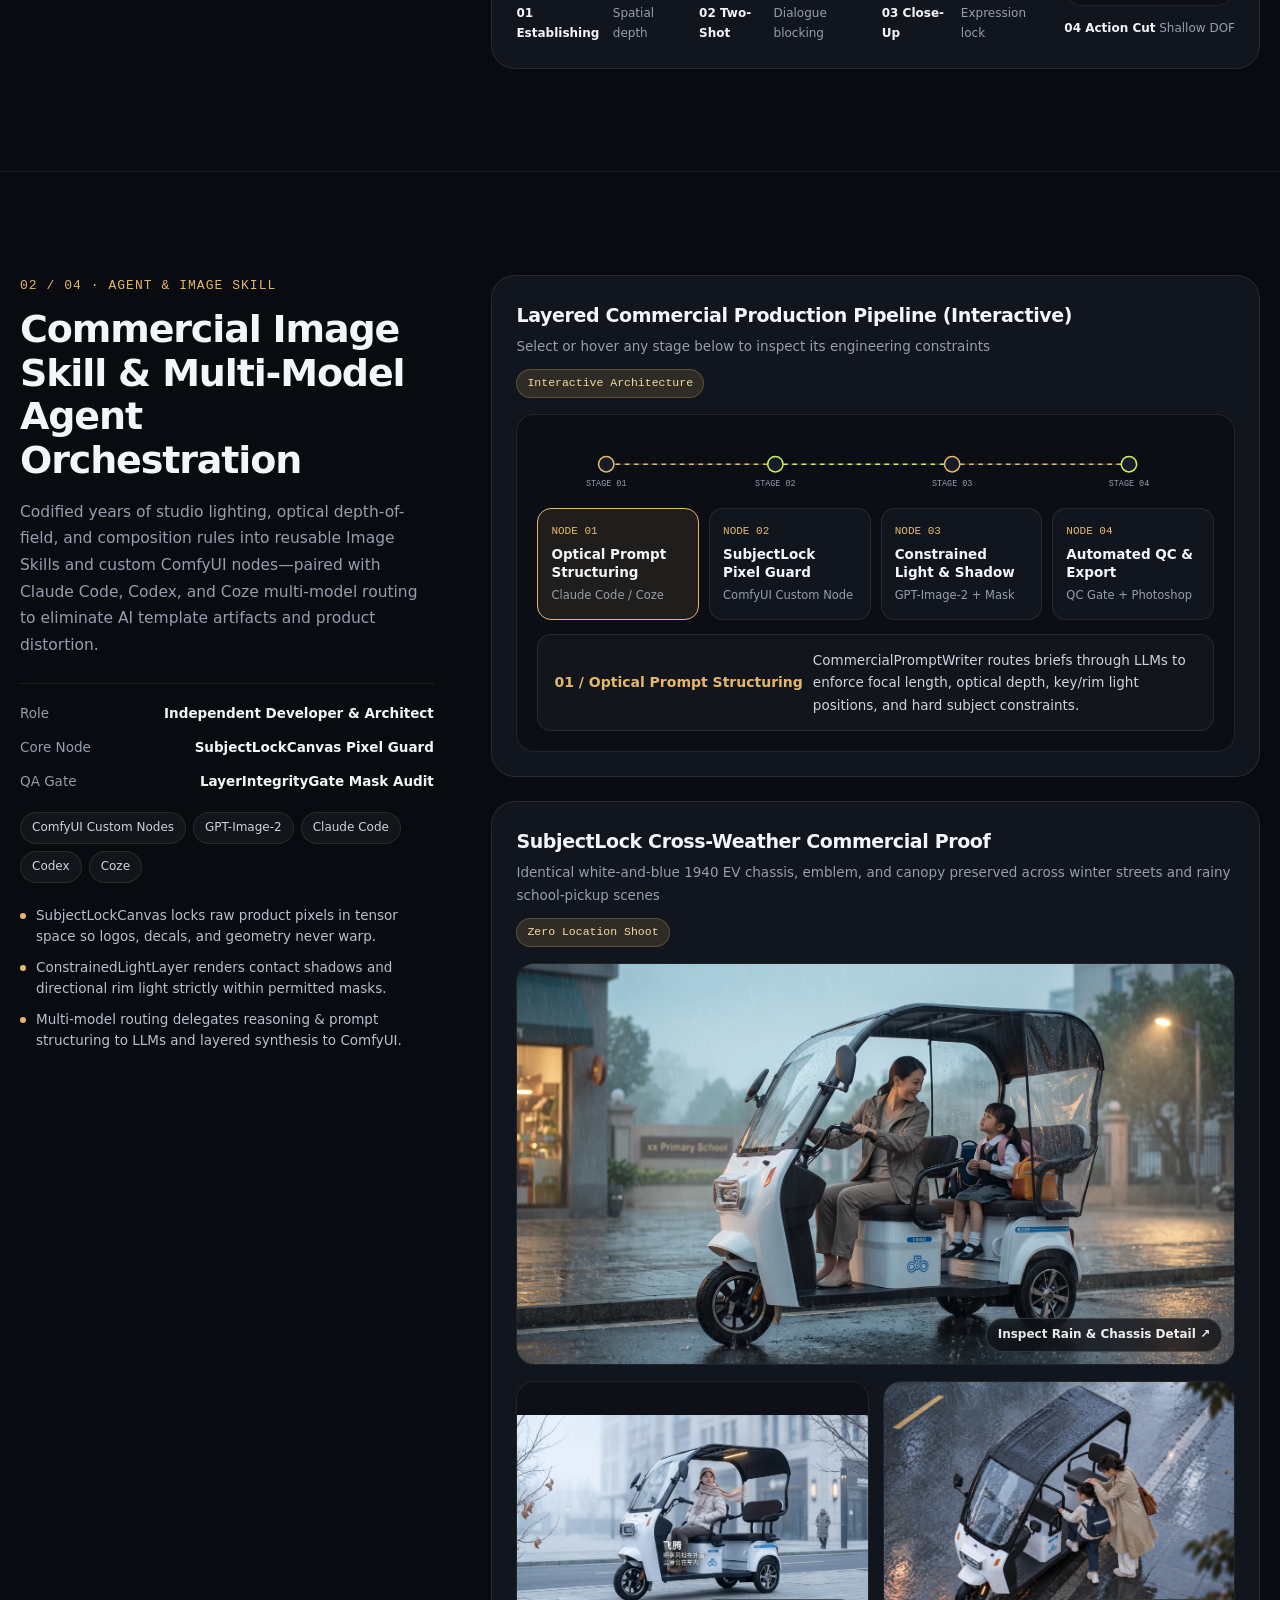
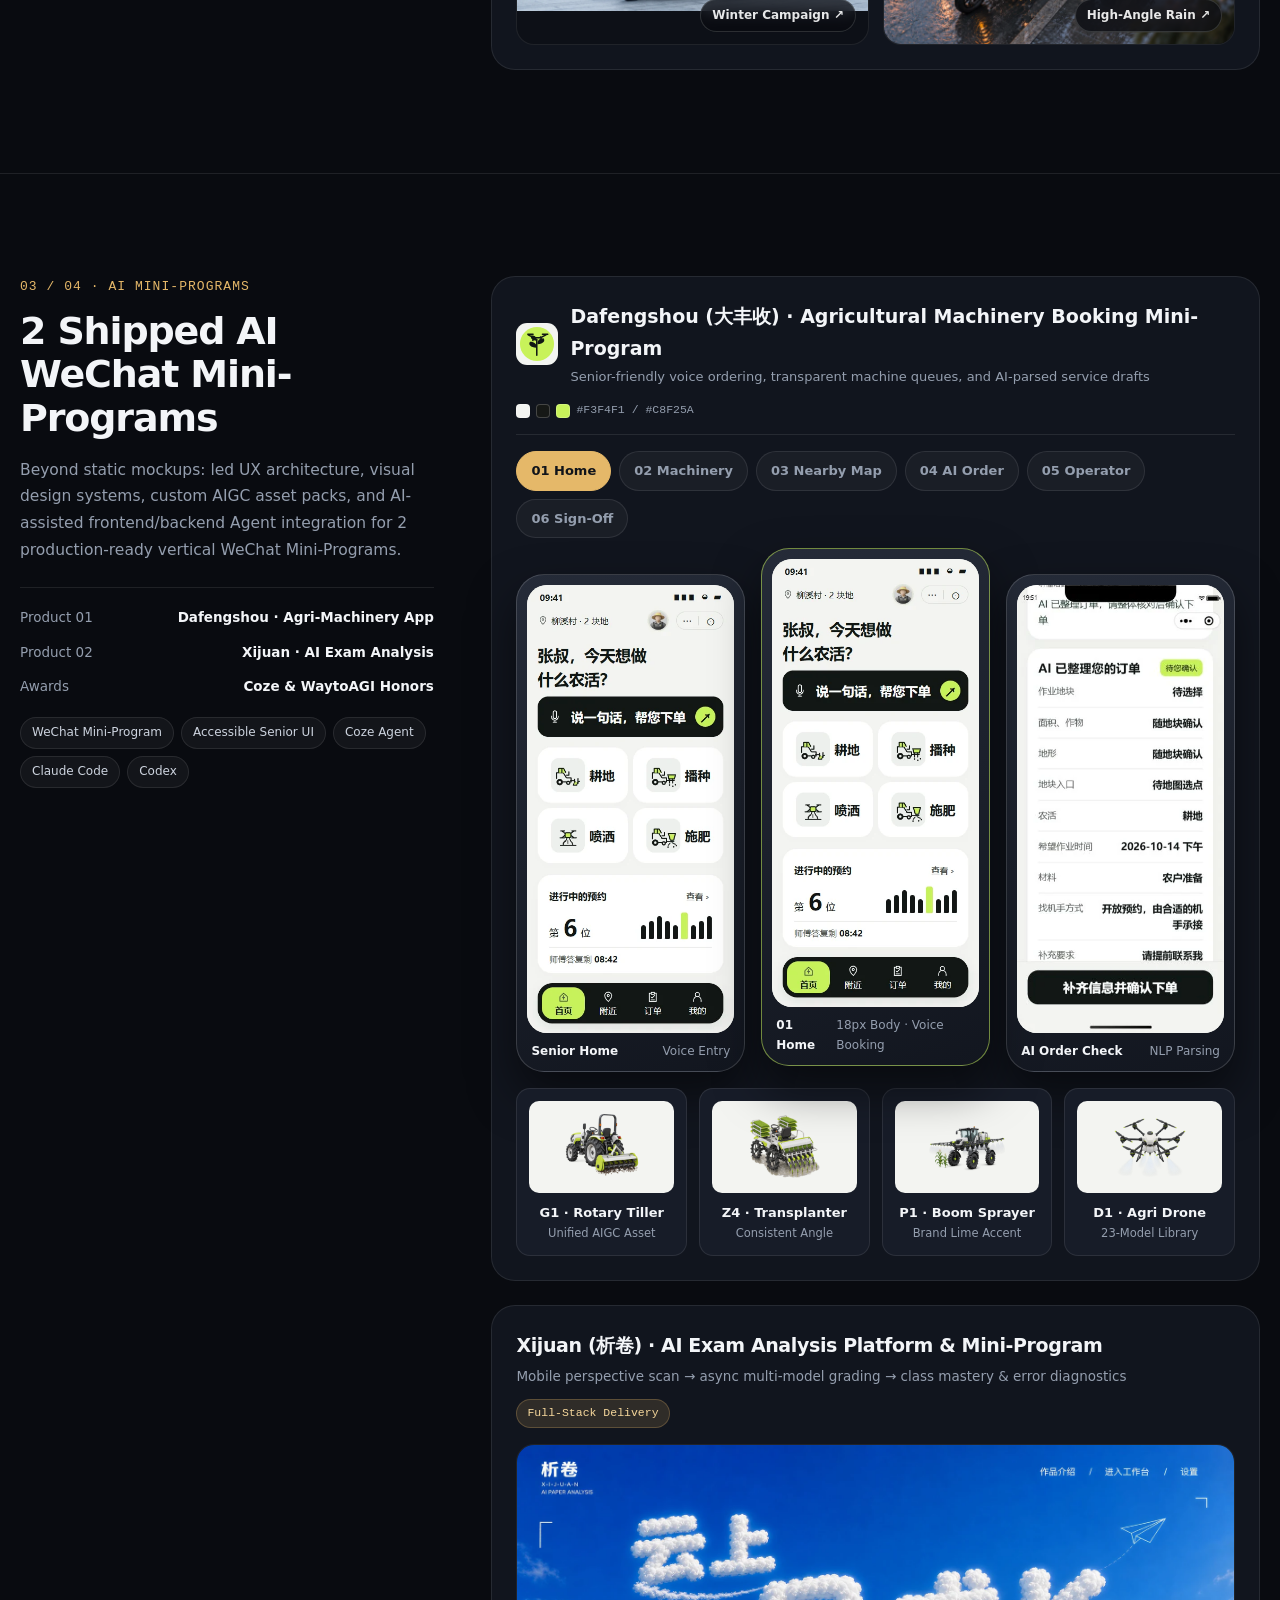
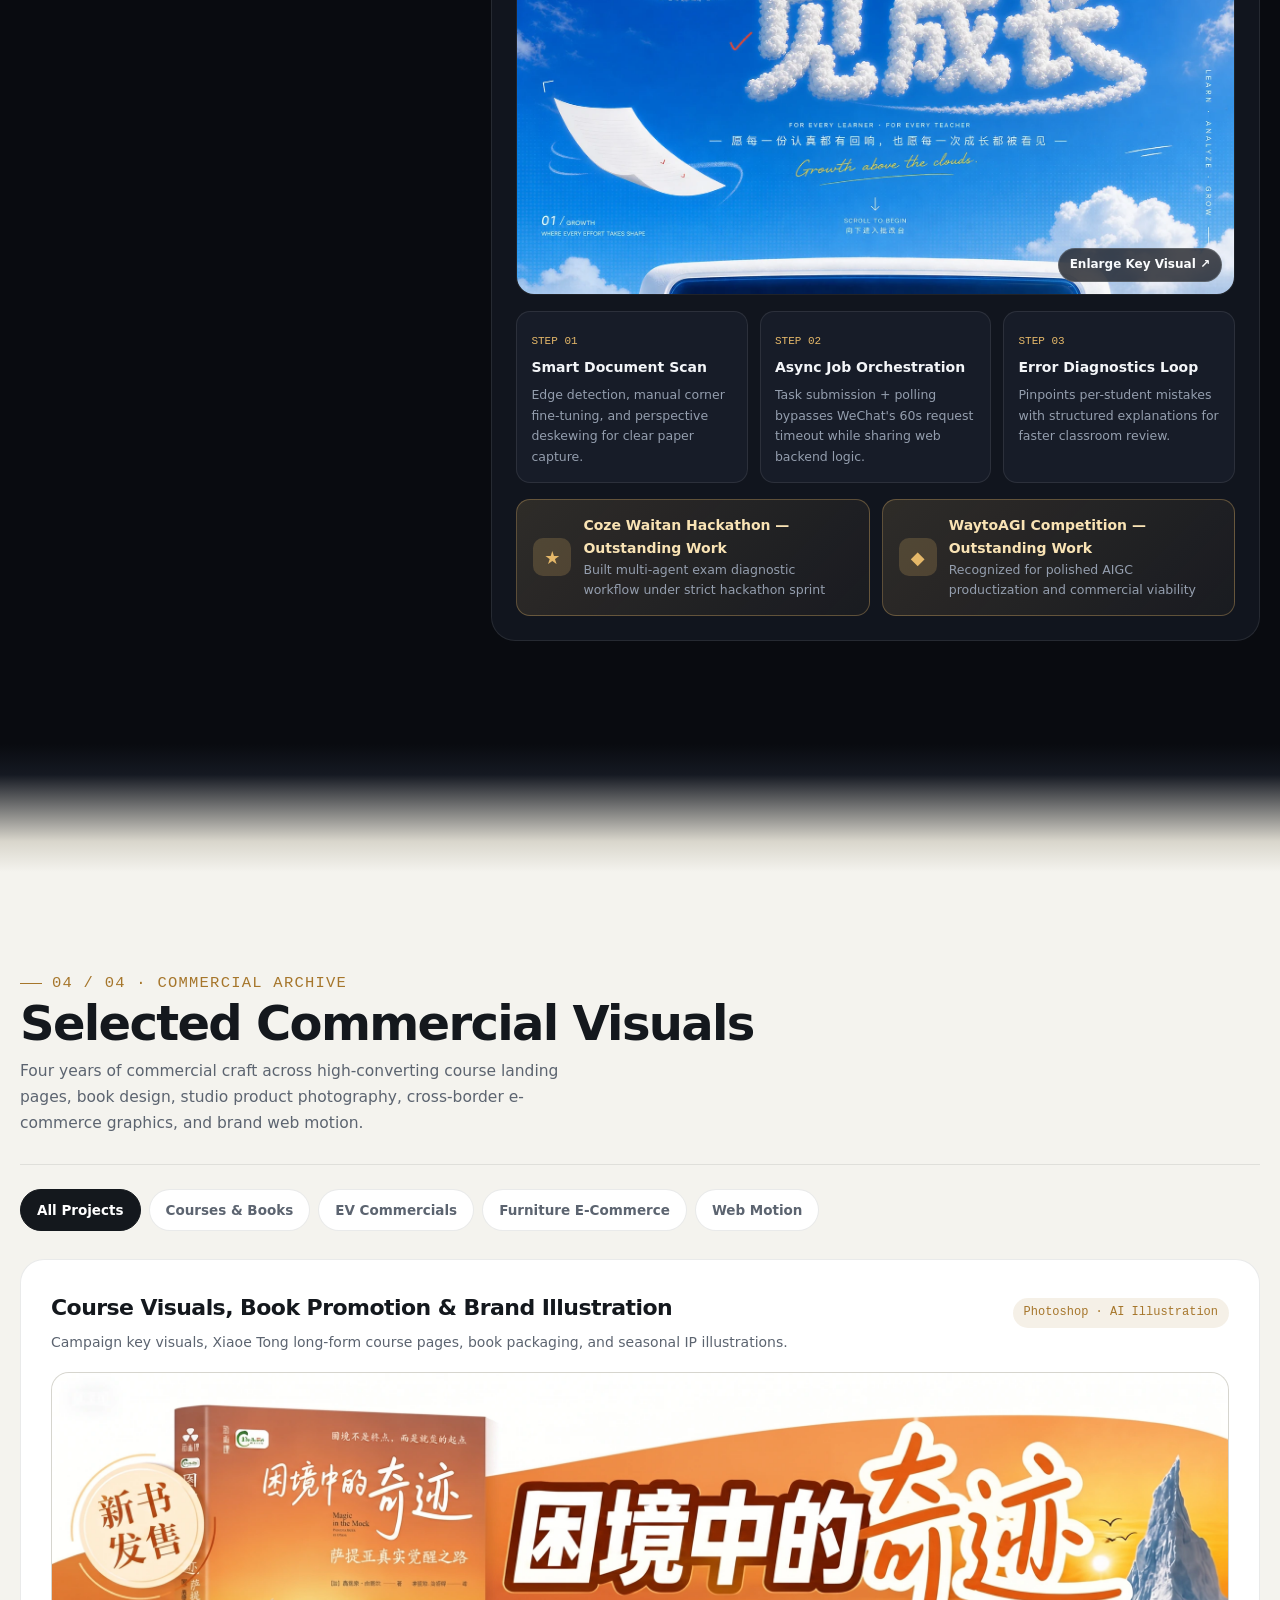
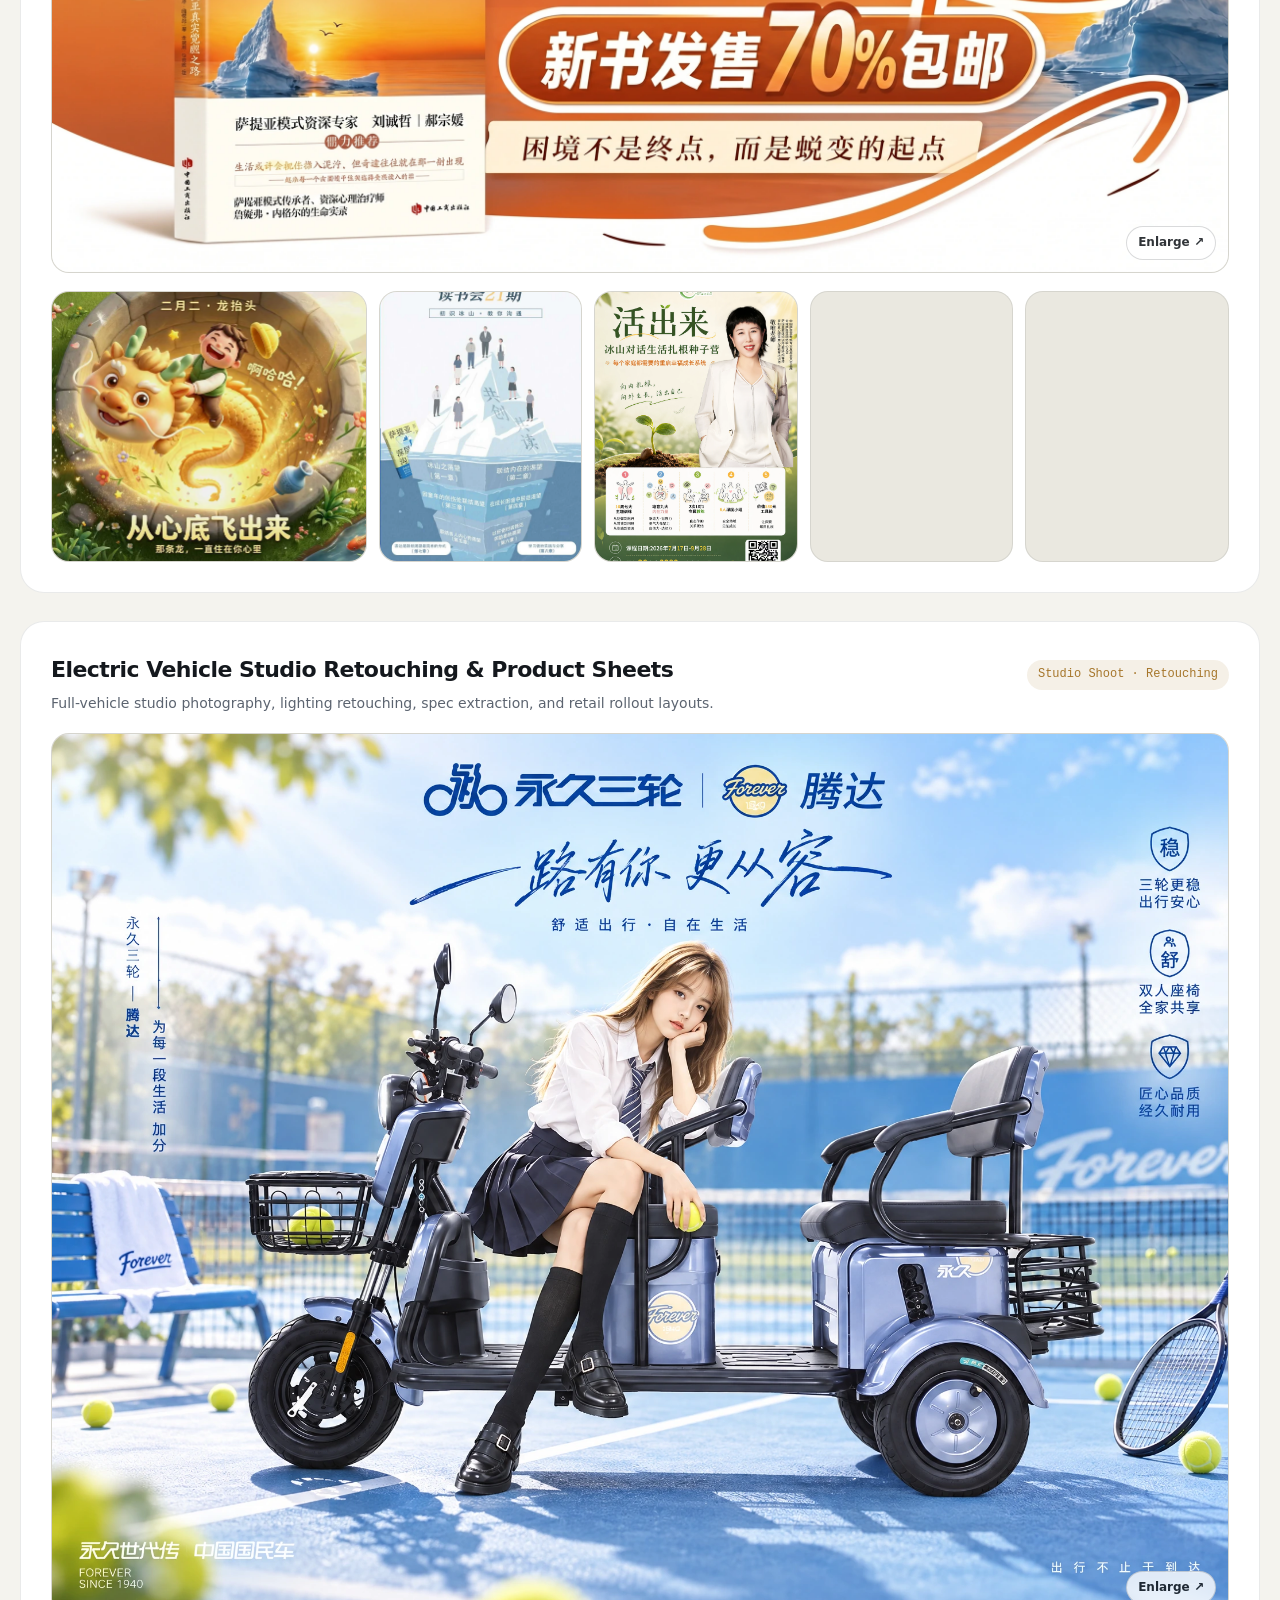
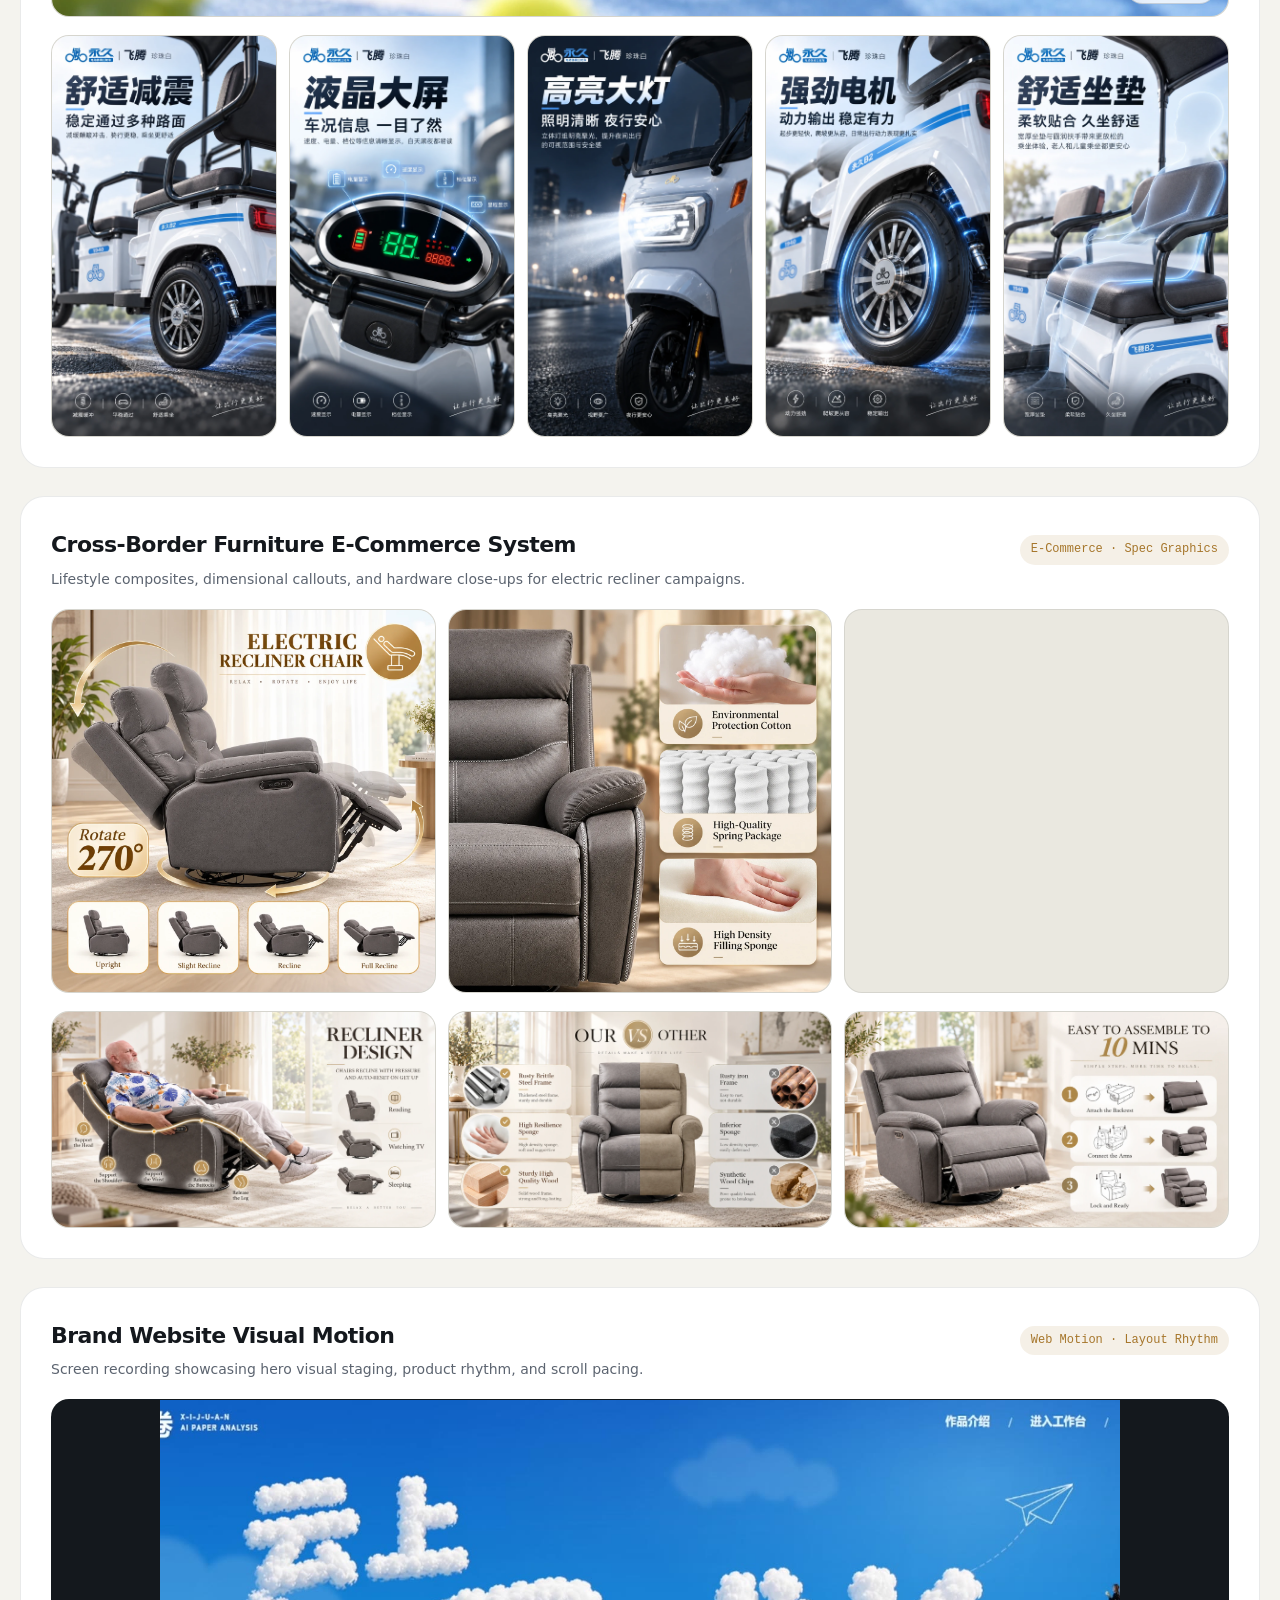
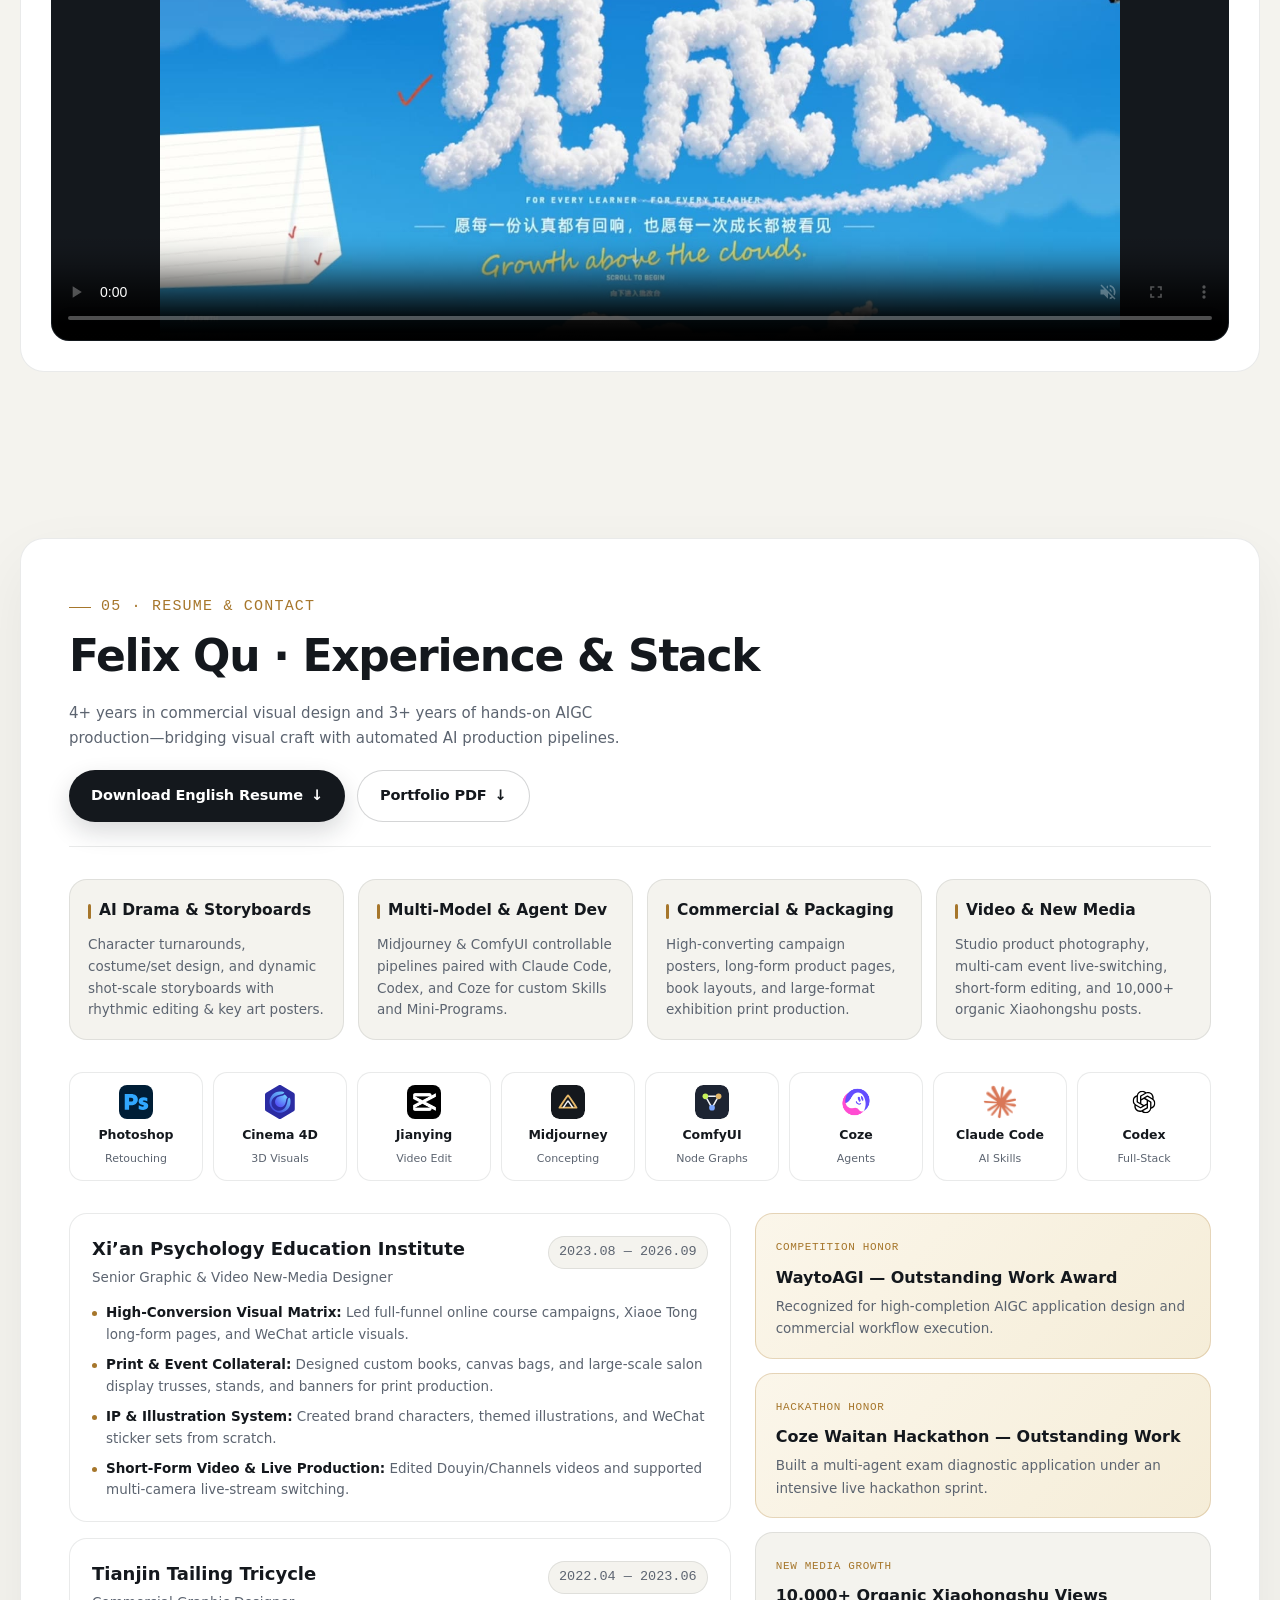
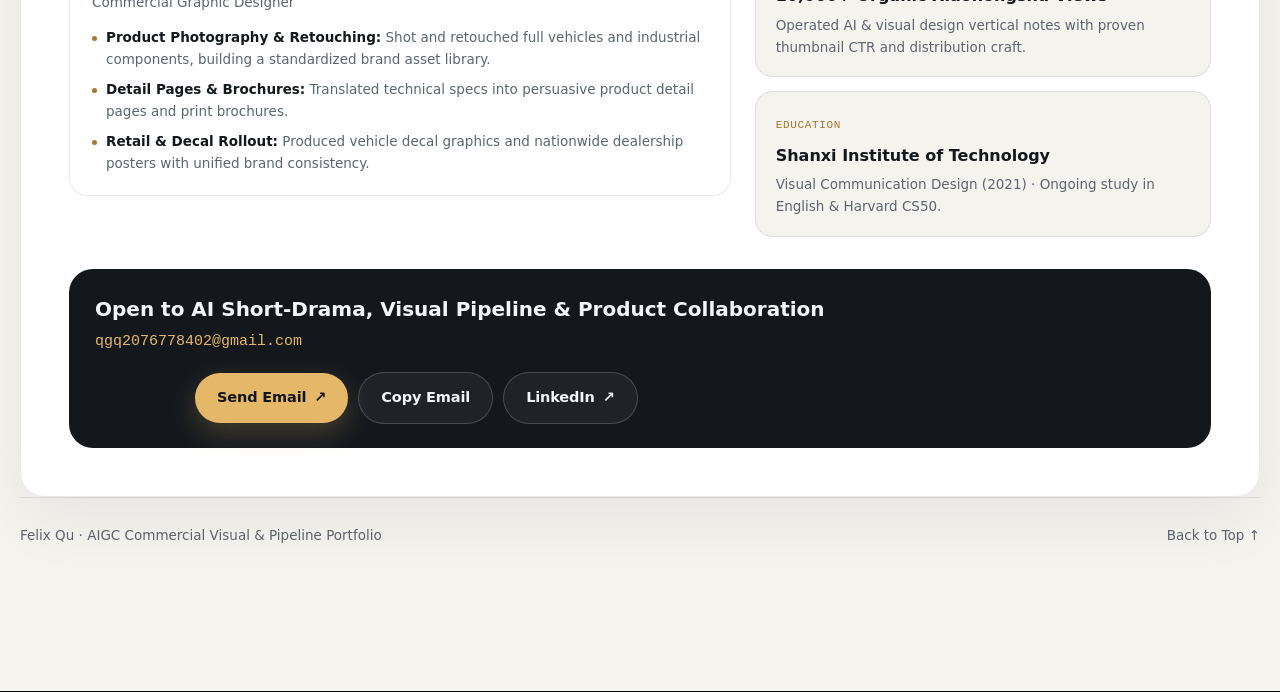
==== commit f98af503: "Add dedicated visual-first mobile gallery and replace drama scene images" ====
--- a/en.html
+++ b/en.html
@@ -7,8 +7,8 @@
   <meta name="description" content="Portfolio of Felix Qu: AI short-drama visual systems &amp; dynamic storyboards, commercial layered Image Skills &amp; multi-model Agent workflows, WeChat mini-programs, and commercial visual design.">
   <meta name="theme-color" content="#090b10">
   <link rel="alternate" hreflang="zh-CN" href="index.html">
-  <link rel="stylesheet" href="styles-v5.css?v=6.1">
-  <script src="app-v5.js?v=6.1" defer></script>
+  <link rel="stylesheet" href="styles-v5.css?v=7.1">
+  <script src="app-v5.js?v=7.1" defer></script>
 </head>
 <body data-locale="en">
   <a class="skip-link" href="#drama">Skip to featured work</a>
@@ -29,7 +29,7 @@
     <a class="lang-switch" href="index.html" lang="zh-CN">中文 <span aria-hidden="true">↗</span></a>
   </header>
 
-  <main id="top">
+  <main id="top" class="desktop-main">
     <!-- DARK CINEMA ZONE -->
     <div class="zone-dark" data-zone="dark">
       <!-- HERO -->
@@ -208,13 +208,13 @@
               </button>
 
               <div class="grid-2">
-                <button class="media-btn" type="button" data-image="assets/drama/drama-char-turnaround.webp" data-caption="Heroine 3-view turnaround &amp; facial close-up anchor sheet" data-gallery="drama-cast">
-                  <img class="reveal-img" src="assets/drama/drama-char-turnaround.webp" width="1800" height="1012" alt="Character front side back turnaround" loading="lazy" decoding="async">
-                  <span class="zoom-badge">3-View Turnaround ↗</span>
-                </button>
-                <button class="media-btn" type="button" data-image="assets/drama/drama-scene-hall.webp" data-caption="Core Interior Set: Traditional wooden hall with controlled window lattice sunlight" data-gallery="drama-cast">
-                  <img class="reveal-img" src="assets/drama/drama-scene-hall.webp" width="1800" height="1012" alt="Chinese traditional hall concept set" loading="lazy" decoding="async">
-                  <span class="zoom-badge">Set Lighting Base ↗</span>
+                <button class="media-btn" type="button" data-image="assets/drama/drama-palace-hall.webp" data-caption="Core Interior Set 01: Imperial hall volumetric skylights and polished timber reflections" data-gallery="drama-cast">
+                  <img class="reveal-img" src="assets/drama/drama-palace-hall.webp" width="1024" height="573" alt="Imperial palace hall with volumetric skylight" loading="lazy" decoding="async">
+                  <span class="zoom-badge">Imperial Hall Light ↗</span>
+                </button>
+                <button class="media-btn" type="button" data-image="assets/drama/drama-misty-steps.webp" data-caption="Core Exterior Set 02: Misty forest stone steps with atmospheric rim sunlight" data-gallery="drama-cast">
+                  <img class="reveal-img" src="assets/drama/drama-misty-steps.webp" width="1024" height="576" alt="Misty mountain stone steps exterior" loading="lazy" decoding="async">
+                  <span class="zoom-badge">Misty Forest Path ↗</span>
                 </button>
               </div>
             </article>
@@ -868,13 +868,319 @@
     </div>
   </main>
 
-  <nav class="mobile-dock" data-dock-theme="dark" aria-label="Mobile section navigation">
-    <a href="#drama">Drama</a>
-    <a href="#pipeline">Pipeline</a>
-    <a href="#apps">Apps</a>
-    <a href="#commercial">Work</a>
-    <a href="#resume">Resume</a>
-  </nav>
+  <!-- BESPOKE MOBILE VISUAL-FIRST EXPERIENCE (<= 760px) -->
+  <section id="mobile-app" aria-label="Mobile Visual Portfolio">
+    <header class="m-topbar">
+      <div class="m-profile">
+        <img src="assets/portrait.webp" width="731" height="900" alt="Portrait of Felix Qu" loading="eager" decoding="async">
+        <div>
+          <strong>Felix Qu <span>屈国庆</span></strong>
+          <p>AIGC Visuals · AI Drama · Agent</p>
+        </div>
+      </div>
+      <div class="m-top-actions">
+        <a class="m-pill-btn is-gold" href="resume/felix-qu-resume-en.pdf" download>CV ↓</a>
+        <a class="m-pill-btn" href="index.html" lang="zh-CN">中文</a>
+      </div>
+    </header>
+
+    <nav class="m-tabs" aria-label="Visual categories">
+      <button class="m-tab is-active" type="button" data-m-tab="all">All</button>
+      <button class="m-tab" type="button" data-m-tab="drama">AI Drama</button>
+      <button class="m-tab" type="button" data-m-tab="pipeline">Pipeline</button>
+      <button class="m-tab" type="button" data-m-tab="apps">Apps</button>
+      <button class="m-tab" type="button" data-m-tab="commercial">Commercial</button>
+      <button class="m-tab" type="button" data-m-tab="about">Profile</button>
+    </nav>
+
+    <div class="m-feed">
+      <!-- Hero Compare Stage -->
+      <div class="m-block m-compare-wrap" data-m-cat="hero">
+        <div class="compare-frame m-compare" data-compare>
+          <img class="compare-img" src="assets/pipeline/compare-warm.webp" width="1600" height="900" alt="Warm optical depth render" loading="eager" decoding="async">
+          <div class="compare-after-wrap">
+            <img class="compare-img" src="assets/pipeline/compare-cyber.webp" width="1600" height="900" alt="Cyber neon style transfer" loading="eager" decoding="async">
+          </div>
+          <span class="compare-label left">Cyber Transfer · Locked</span>
+          <span class="compare-label right">Warm Optical Depth</span>
+          <div class="compare-divider" aria-hidden="true"></div>
+          <button class="compare-handle" type="button" role="slider" aria-label="Drag to compare lighting styles" aria-valuemin="6" aria-valuemax="94" aria-valuenow="52">↔</button>
+        </div>
+        <div class="m-compare-bar">
+          <span>↔ Drag to compare lighting pipelines</span>
+          <strong data-compare-readout>52%</strong>
+        </div>
+      </div>
+
+      <!-- 01 AI Short Drama -->
+      <section class="m-block" data-m-cat="drama">
+        <div class="m-sec-bar">
+          <h2><span>01</span>AI Short Drama</h2>
+          <button class="m-info-btn" type="button" data-m-info
+            data-sheet-title="01 · AI Short-Drama Visual Systems"
+            data-sheet-role="Independent Visual Lead · Multi-Season"
+            data-sheet-pills="ComfyUI|Midjourney|Node Graph|Jianying"
+            data-sheet-points="Standardized cast &amp; prop sheets lock identity across episodes|100+ shot batch node pipelines drive consistent multi-scene rendering|Shot-scale pacing translated directly into dynamic highlight reels">ⓘ Info</button>
+        </div>
+
+        <div class="m-video-bleed">
+          <span class="m-badge-live">LIVE · 3-SCENE CUT</span>
+          <video muted loop playsinline controls preload="metadata" poster="assets/drama/drama-poster.webp" data-autoplay-visible aria-label="AI short drama reel">
+            <source src="assets/drama/drama-reel.mp4" type="video/mp4">
+          </video>
+        </div>
+
+        <div class="m-grid-2">
+          <button class="m-tile" type="button" data-image="assets/drama/shot-1.webp" data-caption="01 Wide Establishing · Grand Hall Blocking" data-gallery="m-drama">
+            <img src="assets/drama/shot-1.webp" width="1280" height="720" alt="Wide establishing shot" loading="lazy" decoding="async">
+            <span class="m-chip">01 Wide</span>
+          </button>
+          <button class="m-tile" type="button" data-image="assets/drama/shot-2.webp" data-caption="02 Two-Shot Medium · Carriage Dialogue" data-gallery="m-drama">
+            <img src="assets/drama/shot-2.webp" width="1280" height="720" alt="Two-shot dialogue frame" loading="lazy" decoding="async">
+            <span class="m-chip">02 Medium</span>
+          </button>
+          <button class="m-tile" type="button" data-image="assets/drama/shot-3.webp" data-caption="03 Close-Up · Daylight Expression Lock" data-gallery="m-drama">
+            <img src="assets/drama/shot-3.webp" width="1280" height="720" alt="Outdoor close-up" loading="lazy" decoding="async">
+            <span class="m-chip">03 Close</span>
+          </button>
+          <button class="m-tile" type="button" data-image="assets/drama/shot-4.webp" data-caption="04 Action Frame · Shallow DOF Archer" data-gallery="m-drama">
+            <img src="assets/drama/shot-4.webp" width="1280" height="720" alt="Archer action close-up" loading="lazy" decoding="async">
+            <span class="m-chip">04 Action</span>
+          </button>
+        </div>
+
+        <button class="m-tile m-bleed" type="button" data-image="assets/drama/drama-six-cast.webp" data-caption="Full Cast Visual Matrix · 6 Unified Characters" data-gallery="m-drama">
+          <img src="assets/drama/drama-six-cast.webp" width="1920" height="1146" alt="Six-character period drama cast sheet" loading="lazy" decoding="async">
+          <span class="m-chip">6-Cast Matrix ↗</span>
+        </button>
+
+        <button class="m-tile m-bleed" type="button" data-image="assets/drama/drama-palace-hall.webp" data-caption="Core Interior Set 01 · Imperial Hall Volumetric Light" data-gallery="m-drama">
+          <img src="assets/drama/drama-palace-hall.webp" width="1024" height="573" alt="Imperial palace hall skylight" loading="lazy" decoding="async">
+          <span class="m-chip">Imperial Hall ↗</span>
+        </button>
+
+        <button class="m-tile m-bleed" type="button" data-image="assets/drama/drama-misty-steps.webp" data-caption="Core Exterior Set 02 · Misty Mountain Stone Path" data-gallery="m-drama">
+          <img src="assets/drama/drama-misty-steps.webp" width="1024" height="576" alt="Misty mountain stone steps" loading="lazy" decoding="async">
+          <span class="m-chip">Misty Path ↗</span>
+        </button>
+
+        <div class="m-grid-2">
+          <button class="m-tile" type="button" data-image="assets/drama/node-assets-graph.webp" data-caption="Assets Topology Graph · Cast × Props × Sets" data-gallery="m-drama">
+            <img src="assets/drama/node-assets-graph.webp" width="1920" height="1146" alt="Assets node graph" loading="lazy" decoding="async">
+            <span class="m-chip">Assets Graph ↗</span>
+          </button>
+          <button class="m-tile" type="button" data-image="assets/drama/node-storyboard-graph.webp" data-caption="100+ Shot Batch Pipeline · Tap Zoom to Inspect" data-gallery="m-drama">
+            <img src="assets/drama/node-storyboard-graph.webp" width="1920" height="1333" alt="Batch storyboard graph" loading="lazy" decoding="async">
+            <span class="m-chip">Batch Graph ↗</span>
+          </button>
+        </div>
+      </section>
+
+      <!-- 02 SubjectLock Pipeline -->
+      <section class="m-block" data-m-cat="pipeline">
+        <div class="m-sec-bar">
+          <h2><span>02</span>SubjectLock Pipeline</h2>
+          <button class="m-info-btn" type="button" data-m-info
+            data-sheet-title="02 · Commercial Image Skill &amp; Agent Routing"
+            data-sheet-role="Independent Developer · ComfyUI Nodes"
+            data-sheet-pills="SubjectLockCanvas|GPT-Image-2|Claude Code|Codex|Coze"
+            data-sheet-points="SubjectLockCanvas locks product pixels in tensor space with zero logo warp|ConstrainedLightLayer generates wet reflections &amp; contact shadows outside masks|Multi-model LLM routing structures optical lens &amp; lighting specs">ⓘ Info</button>
+        </div>
+
+        <button class="m-tile m-bleed" type="button" data-image="assets/pipeline/ev-lock-rain-side.webp" data-caption="SubjectLock 01 · Rainy School Pickup (Zero Chassis Warp)" data-gallery="m-pipeline">
+          <img src="assets/pipeline/ev-lock-rain-side.webp" width="1600" height="900" alt="Rainy EV school pickup render" loading="lazy" decoding="async">
+          <span class="m-chip">Rainy Pickup · Locked ↗</span>
+        </button>
+
+        <div class="m-grid-2">
+          <button class="m-tile" type="button" data-image="assets/pipeline/ev-lock-winter.webp" data-caption="SubjectLock 02 · Winter Street Campaign" data-gallery="m-pipeline">
+            <img src="assets/pipeline/ev-lock-winter.webp" width="1600" height="900" alt="Winter EV street render" loading="lazy" decoding="async">
+            <span class="m-chip">Winter Street ↗</span>
+          </button>
+          <button class="m-tile" type="button" data-image="assets/pipeline/ev-lock-rain-top.webp" data-caption="SubjectLock 03 · High-Angle Rain View" data-gallery="m-pipeline">
+            <img src="assets/pipeline/ev-lock-rain-top.webp" width="1600" height="1143" alt="High angle rainy EV render" loading="lazy" decoding="async">
+            <span class="m-chip">Overhead Rain ↗</span>
+          </button>
+        </div>
+      </section>
+
+      <!-- 03 Mini-Programs -->
+      <section class="m-block" data-m-cat="apps">
+        <div class="m-sec-bar">
+          <h2><span>03</span>Shipped Mini-Programs</h2>
+          <button class="m-info-btn" type="button" data-m-info
+            data-sheet-title="03 · 2 Shipped AI WeChat Mini-Programs"
+            data-sheet-role="Product Visuals &amp; Full-Stack Build"
+            data-sheet-pills="WeChat App|Senior UI|Coze Agent|Claude Code|Codex"
+            data-sheet-points="Dafengshou Agri-Machinery: Accessible senior UI + voice booking + 23 AIGC models|Xijuan AI Exam Review: Perspective doc scan + async multi-model grading|Awarded at both Coze Waitan Hackathon &amp; WaytoAGI Competition">ⓘ Info</button>
+        </div>
+
+        <div class="m-phone-strip" aria-label="Dafengshou Mini-Program screens">
+          <button class="m-phone-card" type="button" data-image="assets/apps/dfs-01-home.webp" data-caption="Dafengshou · 01 Accessible Home" data-gallery="m-dfs">
+            <img src="assets/apps/dfs-01-home.webp" width="390" height="844" alt="Home screen" loading="lazy" decoding="async">
+            <span class="m-chip">01 Home</span>
+          </button>
+          <button class="m-phone-card" type="button" data-image="assets/apps/dfs-02-machines.webp" data-caption="Dafengshou · 02 Machinery Picker" data-gallery="m-dfs">
+            <img src="assets/apps/dfs-02-machines.webp" width="390" height="844" alt="Machinery screen" loading="lazy" decoding="async">
+            <span class="m-chip">02 Fleet</span>
+          </button>
+          <button class="m-phone-card" type="button" data-image="assets/apps/dfs-03-nearby.webp" data-caption="Dafengshou · 03 Nearby Queue" data-gallery="m-dfs">
+            <img src="assets/apps/dfs-03-nearby.webp" width="390" height="844" alt="Nearby map" loading="lazy" decoding="async">
+            <span class="m-chip">03 Nearby</span>
+          </button>
+          <button class="m-phone-card" type="button" data-image="assets/apps/dfs-06-ai-order.webp" data-caption="Dafengshou · 04 AI Order Check" data-gallery="m-dfs">
+            <img src="assets/apps/dfs-06-ai-order.webp" width="390" height="844" alt="AI Order screen" loading="lazy" decoding="async">
+            <span class="m-chip">04 AI Check</span>
+          </button>
+          <button class="m-phone-card" type="button" data-image="assets/apps/dfs-04-work.webp" data-caption="Dafengshou · 05 Operator Desk" data-gallery="m-dfs">
+            <img src="assets/apps/dfs-04-work.webp" width="390" height="844" alt="Operator desk" loading="lazy" decoding="async">
+            <span class="m-chip">05 Operator</span>
+          </button>
+          <button class="m-phone-card" type="button" data-image="assets/apps/dfs-05-complete.webp" data-caption="Dafengshou · 06 Completion Sign-Off" data-gallery="m-dfs">
+            <img src="assets/apps/dfs-05-complete.webp" width="390" height="844" alt="Completion screen" loading="lazy" decoding="async">
+            <span class="m-chip">06 Sign-Off</span>
+          </button>
+        </div>
+
+        <div class="m-machine-row" aria-label="Dafengshou AIGC Machine Assets">
+          <div class="m-machine-box"><img src="assets/apps/dfs-machine-g1.webp" alt="Rotary Tiller" loading="lazy"></div>
+          <div class="m-machine-box"><img src="assets/apps/dfs-machine-z4.webp" alt="Transplanter" loading="lazy"></div>
+          <div class="m-machine-box"><img src="assets/apps/dfs-machine-p1.webp" alt="Boom Sprayer" loading="lazy"></div>
+          <div class="m-machine-box"><img src="assets/apps/dfs-machine-d1.webp" alt="Agri Drone" loading="lazy"></div>
+        </div>
+
+        <button class="m-tile m-bleed" type="button" data-image="assets/apps/xijuan-hero.webp" data-caption="Xijuan AI Exam Analysis · Dual Hackathon &amp; AIGC Award Winner" data-gallery="m-xijuan">
+          <img src="assets/apps/xijuan-hero.webp" width="1600" height="1000" alt="Xijuan AI hero visual" loading="lazy" decoding="async">
+          <span class="m-chip is-gold">Xijuan AI · Dual Winner ★</span>
+        </button>
+      </section>
+
+      <!-- 04 Commercial Archive -->
+      <section class="m-block" data-m-cat="commercial">
+        <div class="m-sec-bar">
+          <h2><span>04</span>Commercial Archive</h2>
+          <span class="m-sec-sub">Courses · EV · Home · Web</span>
+        </div>
+
+        <button class="m-tile m-bleed" type="button" data-image="assets/book-promotion.webp" data-caption="Book &amp; Course Key Visual Campaign" data-gallery="m-comm">
+          <img src="assets/book-promotion.webp" width="2400" height="1018" alt="Book campaign key visual" loading="lazy" decoding="async">
+          <span class="m-chip">Course Key Visual ↗</span>
+        </button>
+
+        <button class="m-tile m-bleed" type="button" data-image="assets/course-dragon.webp" data-caption="Course Lunar New Year Edition" data-gallery="m-comm">
+          <img src="assets/course-dragon.webp" width="1935" height="1080" alt="Course Lunar New Year art" loading="lazy" decoding="async">
+        </button>
+
+        <div class="m-grid-2 m-posters">
+          <button class="m-tile" type="button" data-image="assets/course-iceberg.webp" data-caption="Course Concept · Iceberg" data-gallery="m-comm"><img src="assets/course-iceberg.webp" width="936" height="1710" alt="Iceberg poster" loading="lazy" decoding="async"></button>
+          <button class="m-tile" type="button" data-image="assets/course-growth.webp" data-caption="Course Illustration · Growth" data-gallery="m-comm"><img src="assets/course-growth.webp" width="1466" height="2200" alt="Growth art" loading="lazy" decoding="async"></button>
+          <button class="m-tile" type="button" data-image="assets/course-summer.webp" data-caption="Course Illustration · Summer" data-gallery="m-comm"><img src="assets/course-summer.webp" width="1344" height="2016" alt="Summer art" loading="lazy" decoding="async"></button>
+          <button class="m-tile" type="button" data-image="assets/course-illustration.webp" data-caption="Brand Character Art" data-gallery="m-comm"><img src="assets/course-illustration.webp" width="1024" height="1536" alt="Character art" loading="lazy" decoding="async"></button>
+        </div>
+
+        <button class="m-tile m-bleed" type="button" data-image="assets/vehicle-complete.webp" data-caption="Electric Tricycle Studio Campaign" data-gallery="m-comm">
+          <img src="assets/vehicle-complete.webp" width="2048" height="1536" alt="EV studio campaign" loading="lazy" decoding="async">
+          <span class="m-chip">EV Studio Shoot ↗</span>
+        </button>
+
+        <div class="m-swipe-strip m-ev-strip" aria-label="EV detail gallery">
+          <button class="m-tile" type="button" data-image="assets/ev-1.webp" data-caption="EV Feature 01" data-gallery="m-comm"><img src="assets/ev-1.webp" width="941" height="1672" alt="EV 1" loading="lazy" decoding="async"></button>
+          <button class="m-tile" type="button" data-image="assets/ev-2.webp" data-caption="EV Feature 02" data-gallery="m-comm"><img src="assets/ev-2.webp" width="941" height="1672" alt="EV 2" loading="lazy" decoding="async"></button>
+          <button class="m-tile" type="button" data-image="assets/ev-3.webp" data-caption="EV Feature 03" data-gallery="m-comm"><img src="assets/ev-3.webp" width="941" height="1672" alt="EV 3" loading="lazy" decoding="async"></button>
+          <button class="m-tile" type="button" data-image="assets/ev-4.webp" data-caption="EV Feature 04" data-gallery="m-comm"><img src="assets/ev-4.webp" width="941" height="1672" alt="EV 4" loading="lazy" decoding="async"></button>
+          <button class="m-tile" type="button" data-image="assets/ev-5.webp" data-caption="EV Feature 05" data-gallery="m-comm"><img src="assets/ev-5.webp" width="941" height="1672" alt="EV 5" loading="lazy" decoding="async"></button>
+        </div>
+
+        <div class="m-swipe-strip m-chair-strip" aria-label="Furniture gallery">
+          <button class="m-tile" type="button" data-image="assets/chair-6.webp" data-caption="270° Swivel Recliner" data-gallery="m-comm"><img src="assets/chair-6.webp" width="1254" height="1254" alt="Recliner hero" loading="lazy" decoding="async"></button>
+          <button class="m-tile" type="button" data-image="assets/chair-1.webp" data-caption="Product Dimensions" data-gallery="m-comm"><img src="assets/chair-1.webp" width="1254" height="1254" alt="Dimensions" loading="lazy" decoding="async"></button>
+          <button class="m-tile" type="button" data-image="assets/chair-2.webp" data-caption="Hardware Breakdown" data-gallery="m-comm"><img src="assets/chair-2.webp" width="1254" height="1254" alt="Hardware" loading="lazy" decoding="async"></button>
+          <button class="m-tile" type="button" data-image="assets/chair-3.webp" data-caption="Living Room 1" data-gallery="m-comm"><img src="assets/chair-3.webp" width="1672" height="941" alt="Living room 1" loading="lazy" decoding="async"></button>
+          <button class="m-tile" type="button" data-image="assets/chair-4.webp" data-caption="Living Room 2" data-gallery="m-comm"><img src="assets/chair-4.webp" width="1672" height="941" alt="Living room 2" loading="lazy" decoding="async"></button>
+          <button class="m-tile" type="button" data-image="assets/chair-5.webp" data-caption="Living Room 3" data-gallery="m-comm"><img src="assets/chair-5.webp" width="1672" height="941" alt="Living room 3" loading="lazy" decoding="async"></button>
+        </div>
+
+        <div class="m-video-bleed">
+          <span class="m-badge-live">WEB MOTION</span>
+          <video muted loop playsinline controls preload="metadata" poster="assets/website-poster.jpg" data-autoplay-visible aria-label="Website visuals video">
+            <source src="assets/website-visuals.mp4" type="video/mp4">
+          </video>
+        </div>
+      </section>
+
+      <!-- Compact Footer CTA in "All" view -->
+      <div class="m-mini-footer" data-m-cat="hero">
+        <button class="btn btn-primary-dark" type="button" data-open-about>View Stack &amp; Profile →</button>
+        <div class="m-mini-links">
+          <a href="mailto:qgq2076778402@gmail.com">qgq2076778402@gmail.com</a>
+          <button class="copy-email" type="button" data-success="Copied" data-fail="Copy manually">Copy Email</button>
+        </div>
+        <span class="m-copy-status" role="status" aria-live="polite"></span>
+      </div>
+
+      <!-- 05 Profile / About Tab -->
+      <section class="m-block m-about" data-m-cat="about" hidden>
+        <div class="m-about-card">
+          <div class="m-about-head">
+            <img src="assets/portrait.webp" width="731" height="900" alt="Portrait of Felix Qu" loading="lazy">
+            <div>
+              <h2>Felix Qu · 屈国庆</h2>
+              <p>4+ yrs Commercial · 3+ yrs AIGC · Drama &amp; Agent</p>
+            </div>
+          </div>
+
+          <div class="m-about-awards">
+            <span>★ WaytoAGI Winner</span>
+            <span>◆ Coze Hackathon</span>
+            <span>10,000+ XHS Views</span>
+          </div>
+
+          <div class="m-about-tools">
+            <div><img src="assets/software/ps.svg" alt=""><span>PS</span></div>
+            <div><img src="assets/software/c4d.svg" alt=""><span>C4D</span></div>
+            <div><img src="assets/software/jianying.png" alt=""><span>Jianying</span></div>
+            <div>
+              <svg viewBox="0 0 36 36" fill="none" aria-hidden="true"><rect width="36" height="36" rx="9" fill="#1b212e"/><path d="M9 24c4-6 7-11 9-13 2 2 5 7 9 13H9Z" stroke="#e5b869" stroke-width="2" stroke-linejoin="round"/></svg>
+              <span>MJ</span>
+            </div>
+            <div>
+              <svg viewBox="0 0 36 36" fill="none" aria-hidden="true"><rect width="36" height="36" rx="9" fill="#1b212e"/><circle cx="11" cy="12" r="3" fill="#c8f25a"/><circle cx="25" cy="12" r="3" fill="#e5b869"/><circle cx="18" cy="24" r="3" fill="#7aa6ff"/></svg>
+              <span>ComfyUI</span>
+            </div>
+            <div><img src="assets/software/coze.png" alt=""><span>Coze</span></div>
+            <div><img src="assets/software/claude.png" alt=""><span>Claude</span></div>
+            <div><img src="assets/software/codex.svg" alt=""><span>Codex</span></div>
+          </div>
+
+          <div class="m-about-exp">
+            <div><strong>Xi’an Psychology Education</strong><span>Senior Graphic &amp; Video Designer · 2023.08—2026.09</span></div>
+            <div><strong>Tianjin Tailing Tricycle</strong><span>Commercial Graphic Designer · 2022.04—2023.06</span></div>
+            <div><strong>Shanxi Institute of Technology</strong><span>Visual Communication · 2021</span></div>
+          </div>
+
+          <div class="m-about-actions">
+            <a class="btn btn-primary-dark" href="resume/felix-qu-resume-en.pdf" download>Download CV ↓</a>
+            <a class="btn btn-ghost-dark" href="mailto:qgq2076778402@gmail.com">Send Email ↗</a>
+            <button class="btn btn-ghost-dark copy-email" type="button" data-success="Copied" data-fail="Copy manually">Copy Email</button>
+            <a class="btn btn-ghost-dark" href="https://www.linkedin.com/in/felix-qu-0a764843b/" target="_blank" rel="noopener noreferrer">LinkedIn ↗</a>
+          </div>
+          <span class="m-copy-status" role="status" aria-live="polite"></span>
+        </div>
+      </section>
+    </div>
+  </section>
+
+  <dialog class="m-sheet" aria-label="Project details">
+    <div class="m-sheet-head">
+      <div>
+        <strong class="m-sheet-title"></strong>
+        <p class="m-sheet-role"></p>
+      </div>
+      <button type="button" class="m-sheet-close" aria-label="Close">✕</button>
+    </div>
+    <div class="m-sheet-pills"></div>
+    <ul class="m-sheet-points"></ul>
+  </dialog>
 
   <dialog class="lightbox" aria-label="High-resolution viewer">
     <div class="lightbox-toolbar">
--- a/styles-v5.css
+++ b/styles-v5.css
@@ -1,2578 +1,2450 @@
-:root {
-  --font-sans: "Inter", "SF Pro Display", "PingFang SC", "Hiragino Sans GB", "Microsoft YaHei", system-ui, -apple-system, sans-serif;
-  --font-mono: "JetBrains Mono", "SFMono-Regular", ui-monospace, SFMono-Regular, Menlo, Consolas, monospace;
-
-  /* Dark Cinema tokens */
-  --dark-bg: #090b10;
-  --dark-surface: #11151e;
-  --dark-surface-2: #171c28;
-  --dark-border: rgba(255, 255, 255, 0.09);
-  --dark-border-strong: rgba(255, 255, 255, 0.18);
-  --dark-text: #f3f5f8;
-  --dark-muted: #949eae;
-  --gold: #e5b869;
-  --gold-soft: rgba(229, 184, 105, 0.14);
-  --lime: #c8f25a;
-  --lime-soft: rgba(200, 242, 90, 0.13);
-
-  /* Warm Swiss Editorial tokens */
-  --light-bg: #f4f3ee;
-  --light-surface: #ffffff;
-  --light-surface-2: #eae8e0;
-  --light-border: rgba(20, 24, 29, 0.09);
-  --light-border-strong: rgba(20, 24, 29, 0.18);
-  --light-text: #14181d;
-  --light-muted: #5c6470;
-  --bronze: #a6762b;
-  --bronze-soft: rgba(166, 118, 43, 0.11);
-
-  --container: 1320px;
-  --radius-xl: 24px;
-  --radius-lg: 18px;
-  --radius-md: 14px;
-  --radius-sm: 10px;
-  --ease-out: cubic-bezier(0.22, 1, 0.36, 1);
-  --ease-spring: cubic-bezier(0.34, 1.56, 0.64, 1);
-}
-
-*,
-*::before,
-*::after {
-  box-sizing: border-box;
-}
-
-html {
-  scroll-behavior: smooth;
-  scroll-padding-top: 96px;
-  background: var(--dark-bg);
-  color: var(--dark-text);
-  font-family: var(--font-sans);
-  -webkit-font-smoothing: antialiased;
-  text-rendering: optimizeLegibility;
-}
-
-body {
-  margin: 0;
-  overflow-x: clip;
-  line-height: 1.65;
-  font-size: 16px;
-  background: var(--dark-bg);
-}
-
-img,
-video,
-svg {
-  display: block;
-  max-width: 100%;
-}
-
-button,
-input,
-a {
-  font: inherit;
-  color: inherit;
-}
-
-button {
-  cursor: pointer;
-  border: 0;
-  background: none;
-  padding: 0;
-}
-
-a {
-  text-decoration: none;
-}
-
-:focus-visible {
-  outline: 2px solid var(--gold);
-  outline-offset: 3px;
-}
-
-.sr-only {
-  position: absolute;
-  width: 1px;
-  height: 1px;
-  padding: 0;
-  margin: -1px;
-  overflow: hidden;
-  clip: rect(0, 0, 0, 0);
-  white-space: nowrap;
-  border: 0;
-}
-
-.skip-link {
-  position: fixed;
-  top: -100px;
-  left: 16px;
-  z-index: 999;
-  background: var(--gold);
-  color: #14181d;
-  padding: 10px 16px;
-  border-radius: 999px;
-  font-weight: 600;
-  transition: top 0.2s var(--ease-out);
-}
-.skip-link:focus {
-  top: 16px;
-}
-
-/* Scroll Progress Hairline */
-.scroll-progress {
-  position: fixed;
-  top: 0;
-  left: 0;
-  right: 0;
-  height: 2px;
-  z-index: 120;
-  pointer-events: none;
-  background: transparent;
-}
-.scroll-progress span {
-  display: block;
-  height: 100%;
-  width: 100%;
-  transform-origin: left center;
-  transform: scaleX(0);
-  background: linear-gradient(90deg, var(--gold), var(--lime));
-}
-
-/* Floating Adaptive Header */
-.site-header {
-  position: fixed;
-  top: 14px;
-  left: 50%;
-  transform: translateX(-50%);
-  width: min(calc(100% - 28px), 1140px);
-  z-index: 100;
-  display: flex;
-  align-items: center;
-  justify-content: space-between;
-  gap: 16px;
-  padding: 9px 14px 9px 18px;
-  border-radius: 999px;
-  backdrop-filter: blur(18px) saturate(150%);
-  -webkit-backdrop-filter: blur(18px) saturate(150%);
-  transition: background-color 0.18s var(--ease-out), border-color 0.18s var(--ease-out), box-shadow 0.18s var(--ease-out);
-}
-
-.site-header[data-header-theme="dark"] {
-  background: rgba(14, 17, 25, 0.78);
-  border: 1px solid rgba(255, 255, 255, 0.11);
-  color: var(--dark-text);
-  box-shadow: 0 14px 38px rgba(0, 0, 0, 0.38);
-}
-
-.site-header[data-header-theme="light"] {
-  background: rgba(255, 255, 255, 0.94);
-  border: 1px solid rgba(20, 24, 29, 0.12);
-  color: var(--light-text);
-  box-shadow: 0 12px 32px rgba(20, 24, 29, 0.08);
-}
-
-.brand {
-  display: inline-flex;
-  align-items: center;
-  gap: 10px;
-  font-weight: 700;
-  font-size: 15px;
-  letter-spacing: -0.02em;
-  white-space: nowrap;
-}
-
-.brand-mark {
-  width: 9px;
-  height: 9px;
-  border-radius: 999px;
-  background: var(--gold);
-  box-shadow: 0 0 12px rgba(229, 184, 105, 0.7);
-}
-.site-header[data-header-theme="light"] .brand-mark {
-  background: var(--bronze);
-  box-shadow: none;
-}
-
-.site-nav {
-  display: flex;
-  align-items: center;
-  gap: 4px;
-  overflow-x: auto;
-  scrollbar-width: none;
-}
-.site-nav::-webkit-scrollbar {
-  display: none;
-}
-
-.site-nav a {
-  padding: 7px 13px;
-  border-radius: 999px;
-  font-size: 13.5px;
-  font-weight: 500;
-  white-space: nowrap;
-  opacity: 0.72;
-  transition: opacity 0.2s ease, background-color 0.25s ease, color 0.25s ease;
-}
-.site-nav a:hover {
-  opacity: 1;
-}
-.site-header[data-header-theme="dark"] .site-nav a.is-active {
-  opacity: 1;
-  background: rgba(255, 255, 255, 0.12);
-  color: #ffffff;
-}
-.site-header[data-header-theme="light"] .site-nav a.is-active {
-  opacity: 1;
-  background: rgba(20, 24, 29, 0.08);
-  color: var(--light-text);
-}
-
-.lang-switch {
-  display: inline-flex;
-  align-items: center;
-  gap: 5px;
-  padding: 7px 13px;
-  border-radius: 999px;
-  font-size: 13px;
-  font-weight: 600;
-  white-space: nowrap;
-  border: 1px solid currentColor;
-  border-color: rgba(255, 255, 255, 0.18);
-  transition: transform 0.2s var(--ease-out), background-color 0.2s ease;
-}
-.site-header[data-header-theme="light"] .lang-switch {
-  border-color: rgba(20, 24, 29, 0.18);
-}
-.lang-switch:hover {
-  transform: translateY(-1px);
-  background: rgba(255, 255, 255, 0.08);
-}
-.site-header[data-header-theme="light"] .lang-switch:hover {
-  background: rgba(20, 24, 29, 0.05);
-}
-
-/* Containers & Zones */
-.container {
-  width: min(calc(100% - 40px), var(--container));
-  margin-inline: auto;
-}
-
-.zone-dark {
-  background: var(--dark-bg);
-  color: var(--dark-text);
-  position: relative;
-}
-
-.zone-light {
-  background: var(--light-bg);
-  color: var(--light-text);
-  position: relative;
-}
-
-.atmosphere-bridge {
-  height: 128px;
-  background: linear-gradient(180deg, #090b10 0%, #151922 24%, #d9d6cc 76%, #f4f3ee 100%);
-}
-
-/* Shared Buttons & Pills */
-.btn {
-  display: inline-flex;
-  align-items: center;
-  justify-content: center;
-  gap: 8px;
-  padding: 13px 22px;
-  border-radius: 999px;
-  font-size: 14.5px;
-  font-weight: 600;
-  letter-spacing: -0.01em;
-  transition: transform 0.28s var(--ease-out), box-shadow 0.28s var(--ease-out), background-color 0.25s ease, border-color 0.25s ease;
-}
-
-.btn-primary-dark {
-  background: var(--gold);
-  color: #11141a;
-  box-shadow: 0 10px 28px rgba(229, 184, 105, 0.24);
-}
-.btn-primary-dark:hover {
-  background: #efca83;
-  box-shadow: 0 14px 36px rgba(229, 184, 105, 0.35);
-}
-
-.btn-ghost-dark {
-  background: rgba(255, 255, 255, 0.05);
-  color: var(--dark-text);
-  border: 1px solid var(--dark-border-strong);
-}
-.btn-ghost-dark:hover {
-  background: rgba(255, 255, 255, 0.11);
-  border-color: rgba(255, 255, 255, 0.32);
-}
-
-.btn-primary-light {
-  background: var(--light-text);
-  color: #ffffff;
-  box-shadow: 0 10px 24px rgba(20, 24, 29, 0.16);
-}
-.btn-primary-light:hover {
-  background: #242b34;
-  transform: translateY(-2px);
-}
-
-.btn-ghost-light {
-  background: var(--light-surface);
-  color: var(--light-text);
-  border: 1px solid var(--light-border-strong);
-}
-.btn-ghost-light:hover {
-  background: var(--light-surface-2);
-  transform: translateY(-2px);
-}
-
-/* Subtle Hero Radial Glow */
-.hero-section {
-  padding: clamp(118px, 12vw, 152px) 0 clamp(68px, 7vw, 96px);
-  background:
-    radial-gradient(62% 52% at 76% 24%, rgba(229, 184, 105, 0.09) 0%, transparent 70%),
-    radial-gradient(48% 45% at 14% 20%, rgba(103, 144, 255, 0.07) 0%, transparent 70%),
-    var(--dark-bg);
-}
-
-.hero-grid {
-  display: grid;
-  grid-template-columns: minmax(0, 0.88fr) minmax(0, 1.12fr);
-  gap: clamp(32px, 4.5vw, 64px);
-  align-items: center;
-}
-
-.eyebrow {
-  display: inline-flex;
-  align-items: center;
-  gap: 10px;
-  font-family: var(--font-mono);
-  font-size: 12.5px;
-  letter-spacing: 0.08em;
-  text-transform: uppercase;
-  color: var(--gold);
-  margin: 0 0 18px;
-}
-.eyebrow::before {
-  content: "";
-  width: 22px;
-  height: 1px;
-  background: currentColor;
-}
-.zone-light .eyebrow {
-  color: var(--bronze);
-}
-
-.hero-title {
-  margin: 0;
-  font-size: clamp(42px, 5.4vw, 68px);
-  line-height: 1.06;
-  letter-spacing: -0.04em;
-  font-weight: 800;
-}
-.hero-title-en {
-  display: inline-block;
-  margin-left: 14px;
-  font-weight: 500;
-  font-size: 0.48em;
-  color: var(--dark-muted);
-  letter-spacing: -0.02em;
-  vertical-align: baseline;
-}
-
-.hero-tagline {
-  margin: 18px 0 0;
-  font-size: clamp(20px, 2.2vw, 27px);
-  line-height: 1.38;
-  font-weight: 600;
-  color: #e9edf4;
-  letter-spacing: -0.02em;
-}
-.hero-tagline em {
-  font-style: normal;
-  color: var(--gold);
-}
-
-.hero-badges {
-  display: flex;
-  flex-wrap: wrap;
-  gap: 8px;
-  margin: 22px 0 0;
-  padding: 0;
-  list-style: none;
-}
-.hero-badges li {
-  padding: 6px 12px;
-  border-radius: 999px;
-  font-size: 12.5px;
-  font-weight: 500;
-  background: rgba(255, 255, 255, 0.045);
-  border: 1px solid var(--dark-border);
-  color: #d6dce6;
-}
-.hero-badges li.badge-highlight {
-  background: var(--gold-soft);
-  border-color: rgba(229, 184, 105, 0.34);
-  color: #f6d89c;
-}
-
-.hero-author {
-  margin: 26px 0 0;
-  padding: 14px 16px;
-  border-radius: var(--radius-lg);
-  background: rgba(255, 255, 255, 0.03);
-  border: 1px solid var(--dark-border);
-  display: flex;
-  align-items: center;
-  gap: 15px;
-}
-.hero-portrait {
-  width: 56px;
-  height: 68px;
-  object-fit: cover;
-  border-radius: 11px;
-  border: 1px solid rgba(255, 255, 255, 0.14);
-  flex-shrink: 0;
-}
-.hero-author p {
-  margin: 0;
-  font-size: 13.5px;
-  line-height: 1.55;
-  color: var(--dark-muted);
-}
-.hero-author strong {
-  color: var(--dark-text);
-  font-weight: 600;
-}
-
-.hero-actions {
-  display: flex;
-  flex-wrap: wrap;
-  gap: 12px;
-  margin-top: 26px;
-}
-
-/* Interactive Hero Split-Compare */
-.hero-stage {
-  display: flex;
-  flex-direction: column;
-  gap: 14px;
-}
-
-.compare-frame {
-  position: relative;
-  aspect-ratio: 16 / 10;
-  border-radius: var(--radius-xl);
-  overflow: hidden;
-  border: 1px solid var(--dark-border-strong);
-  background: var(--dark-surface);
-  box-shadow: 0 28px 70px rgba(0, 0, 0, 0.55);
-  user-select: none;
-  touch-action: pan-y;
-}
-
-.compare-img {
-  position: absolute;
-  inset: 0;
-  width: 100%;
-  height: 100%;
-  object-fit: cover;
-  pointer-events: none;
-}
-
-.compare-after-wrap {
-  position: absolute;
-  inset: 0;
-  clip-path: inset(0 calc(100% - var(--pos, 52%)) 0 0);
-  pointer-events: none;
-}
-
-.compare-label {
-  position: absolute;
-  top: 14px;
-  z-index: 4;
-  padding: 5px 11px;
-  border-radius: 999px;
-  font-size: 11.5px;
-  font-weight: 600;
-  background: rgba(9, 11, 16, 0.72);
-  backdrop-filter: blur(10px);
-  border: 1px solid rgba(255, 255, 255, 0.14);
-  color: #f3f5f8;
-  pointer-events: none;
-}
-.compare-label.left {
-  left: 14px;
-}
-.compare-label.right {
-  right: 14px;
-}
-
-.compare-divider {
-  position: absolute;
-  top: 0;
-  bottom: 0;
-  left: var(--pos, 52%);
-  width: 2px;
-  transform: translateX(-50%);
-  background: linear-gradient(180deg, rgba(229, 184, 105, 0.4), var(--gold), rgba(229, 184, 105, 0.4));
-  box-shadow: 0 0 18px rgba(229, 184, 105, 0.65);
-  z-index: 5;
-  pointer-events: none;
-}
-
-.compare-handle {
-  position: absolute;
-  top: 50%;
-  left: var(--pos, 52%);
-  transform: translate(-50%, -50%);
-  width: 44px;
-  height: 44px;
-  border-radius: 999px;
-  background: #0e121a;
-  border: 2px solid var(--gold);
-  color: var(--gold);
-  display: grid;
-  place-items: center;
-  font-size: 15px;
-  font-weight: 700;
-  z-index: 6;
-  cursor: ew-resize;
-  box-shadow: 0 8px 24px rgba(0, 0, 0, 0.55);
-  transition: transform 0.15s ease, background-color 0.2s ease;
-}
-.compare-handle:hover,
-.compare-frame.is-dragging .compare-handle {
-  transform: translate(-50%, -50%) scale(1.08);
-  background: var(--gold);
-  color: #101319;
-}
-
-.compare-caption-bar {
-  display: flex;
-  align-items: center;
-  justify-content: space-between;
-  gap: 12px;
-  font-size: 12.5px;
-  color: var(--dark-muted);
-  padding-inline: 4px;
-}
-.compare-caption-bar span:last-child {
-  font-family: var(--font-mono);
-  color: var(--gold);
-}
-
-.hero-index-strip {
-  display: grid;
-  grid-template-columns: repeat(4, minmax(0, 1fr));
-  gap: 10px;
-}
-.hero-index-card {
-  padding: 12px 13px;
-  border-radius: var(--radius-md);
-  background: rgba(255, 255, 255, 0.03);
-  border: 1px solid var(--dark-border);
-  display: flex;
-  flex-direction: column;
-  gap: 4px;
-  transition: border-color 0.25s ease, background-color 0.25s ease, transform 0.25s var(--ease-out);
-}
-.hero-index-card:hover {
-  border-color: rgba(229, 184, 105, 0.45);
-  background: rgba(255, 255, 255, 0.06);
-  transform: translateY(-2px);
-}
-.hero-index-card small {
-  font-family: var(--font-mono);
-  font-size: 11px;
-  color: var(--gold);
-}
-.hero-index-card strong {
-  font-size: 13px;
-  font-weight: 600;
-  color: var(--dark-text);
-  line-height: 1.35;
-}
-
-/* Sticky Split Chapters (B + A) */
-.chapter-section {
-  padding: clamp(68px, 8vw, 112px) 0;
-  border-top: 1px solid var(--dark-border);
-}
-
-.split-chapter {
-  display: grid;
-  grid-template-columns: minmax(290px, 0.35fr) minmax(0, 0.65fr);
-  gap: clamp(28px, 4.5vw, 60px);
-  align-items: start;
-}
-
-.chapter-sticky {
-  position: sticky;
-  top: 104px;
-}
-
-.chapter-index {
-  font-family: var(--font-mono);
-  font-size: 13px;
-  letter-spacing: 0.08em;
-  color: var(--gold);
-  margin: 0 0 12px;
-}
-
-.chapter-title {
-  margin: 0;
-  font-size: clamp(28px, 3vw, 38px);
-  line-height: 1.15;
-  letter-spacing: -0.03em;
-  font-weight: 700;
-}
-
-.chapter-lead {
-  margin: 16px 0 0;
-  font-size: 15.5px;
-  line-height: 1.72;
-  color: var(--dark-muted);
-}
-
-.meta-list {
-  margin: 24px 0 0;
-  padding: 18px 0 0;
-  border-top: 1px solid var(--dark-border);
-  display: grid;
-  gap: 12px;
-}
-.meta-row {
-  display: flex;
-  justify-content: space-between;
-  gap: 12px;
-  font-size: 13.5px;
-}
-.meta-row dt {
-  color: var(--dark-muted);
-}
-.meta-row dd {
-  margin: 0;
-  font-weight: 600;
-  color: var(--dark-text);
-  text-align: right;
-}
-
-.pill-group {
-  display: flex;
-  flex-wrap: wrap;
-  gap: 7px;
-  margin-top: 20px;
-}
-.tech-pill {
-  padding: 5px 11px;
-  border-radius: 999px;
-  font-size: 12px;
-  font-weight: 500;
-  background: rgba(255, 255, 255, 0.045);
-  border: 1px solid var(--dark-border);
-  color: #cdd4df;
-}
-
-.chapter-highlights {
-  margin: 22px 0 0;
-  padding: 0;
-  list-style: none;
-  display: grid;
-  gap: 10px;
-}
-.chapter-highlights li {
-  position: relative;
-  padding-left: 16px;
-  font-size: 13.5px;
-  line-height: 1.55;
-  color: #b7c0ce;
-}
-.chapter-highlights li::before {
-  content: "";
-  position: absolute;
-  left: 0;
-  top: 8px;
-  width: 6px;
-  height: 6px;
-  border-radius: 50%;
-  background: var(--gold);
-}
-
-.chapter-showcase {
-  display: grid;
-  gap: 24px;
-}
-
-/* Dark Showcase Cards */
-.showcase-card {
-  background: var(--dark-surface);
-  border: 1px solid var(--dark-border);
-  border-radius: var(--radius-xl);
-  padding: clamp(16px, 2.2vw, 24px);
-  display: grid;
-  gap: 16px;
-}
-
-.card-head {
-  display: flex;
-  flex-wrap: wrap;
-  align-items: flex-end;
-  justify-content: space-between;
-  gap: 12px;
-}
-.card-head h3 {
-  margin: 0;
-  font-size: 19px;
-  font-weight: 700;
-  letter-spacing: -0.02em;
-}
-.card-head p {
-  margin: 4px 0 0;
-  font-size: 13.5px;
-  color: var(--dark-muted);
-}
-
-.card-tag {
-  font-family: var(--font-mono);
-  font-size: 11.5px;
-  padding: 4px 10px;
-  border-radius: 999px;
-  background: var(--gold-soft);
-  color: #f6d89c;
-  border: 1px solid rgba(229, 184, 105, 0.25);
-  white-space: nowrap;
-}
-
-/* Interactive Media Tile + Zoom Button */
-.media-btn {
-  position: relative;
-  display: block;
-  width: 100%;
-  border-radius: var(--radius-lg);
-  overflow: hidden;
-  border: 1px solid rgba(255, 255, 255, 0.08);
-  background: #0d1017;
-  text-align: left;
-  transition: border-color 0.25s ease, transform 0.35s var(--ease-out);
-}
-.media-btn:hover {
-  border-color: rgba(229, 184, 105, 0.48);
-}
-.media-btn img {
-  width: 100%;
-  height: auto;
-  object-fit: cover;
-  transition: transform 0.55s var(--ease-out), opacity 0.4s ease;
-}
-.media-btn:hover img {
-  transform: scale(1.02);
-}
-
-.zoom-badge {
-  position: absolute;
-  right: 12px;
-  bottom: 12px;
-  padding: 6px 11px;
-  border-radius: 999px;
-  font-size: 12px;
-  font-weight: 600;
-  background: rgba(9, 11, 16, 0.82);
-  backdrop-filter: blur(8px);
-  color: #ffffff;
-  border: 1px solid rgba(255, 255, 255, 0.16);
-  display: inline-flex;
-  align-items: center;
-  gap: 5px;
-  opacity: 0.88;
-  transition: opacity 0.2s ease, background-color 0.2s ease, color 0.2s ease;
-}
-.media-btn:hover .zoom-badge {
-  opacity: 1;
-  background: var(--gold);
-  color: #11141a;
-  border-color: var(--gold);
-}
-
-/* Image transition (never hide unloaded lazy images behind opacity: 0) */
-img.reveal-img {
-  transition: transform 0.55s var(--ease-out);
-}
-
-/* Short-Drama Node Proof Tabs */
-.tab-bar {
-  display: flex;
-  flex-wrap: wrap;
-  gap: 8px;
-}
-.tab-btn {
-  padding: 8px 14px;
-  border-radius: 999px;
-  font-size: 13px;
-  font-weight: 600;
-  background: rgba(255, 255, 255, 0.04);
-  border: 1px solid var(--dark-border);
-  color: var(--dark-muted);
-  transition: all 0.22s ease;
-}
-.tab-btn:hover {
-  color: var(--dark-text);
-  border-color: var(--dark-border-strong);
-}
-.tab-btn.is-active {
-  background: var(--gold);
-  color: #11141a;
-  border-color: var(--gold);
-}
-
-.node-stage-panel[hidden] {
-  display: none;
-}
-
-.node-thumb-pair {
-  display: grid;
-  grid-template-columns: repeat(2, minmax(0, 1fr));
-  gap: 12px;
-}
-.node-thumb-card {
-  display: flex;
-  align-items: center;
-  gap: 12px;
-  padding: 10px;
-  border-radius: var(--radius-md);
-  background: var(--dark-surface-2);
-  border: 1px solid var(--dark-border);
-  text-align: left;
-  transition: border-color 0.22s ease, background-color 0.22s ease;
-}
-.node-thumb-card.is-active,
-.node-thumb-card:hover {
-  border-color: rgba(229, 184, 105, 0.5);
-  background: rgba(229, 184, 105, 0.07);
-}
-.node-thumb-card img {
-  width: 78px;
-  height: 50px;
-  object-fit: cover;
-  border-radius: 8px;
-  flex-shrink: 0;
-}
-.node-thumb-card strong {
-  display: block;
-  font-size: 13px;
-  color: var(--dark-text);
-}
-.node-thumb-card span {
-  display: block;
-  font-size: 12px;
-  color: var(--dark-muted);
-  margin-top: 2px;
-}
-
-.grid-2 {
-  display: grid;
-  grid-template-columns: repeat(2, minmax(0, 1fr));
-  gap: 14px;
-}
-
-.grid-4 {
-  display: grid;
-  grid-template-columns: repeat(4, minmax(0, 1fr));
-  gap: 12px;
-}
-
-.shot-card {
-  display: grid;
-  gap: 8px;
-}
-.shot-card figcaption {
-  display: flex;
-  justify-content: space-between;
-  align-items: center;
-  font-size: 12px;
-  color: var(--dark-muted);
-}
-.shot-card figcaption strong {
-  color: var(--dark-text);
-  font-weight: 600;
-}
-
-/* Video Cinema Frame */
-.cinema-video-wrap {
-  position: relative;
-  border-radius: var(--radius-lg);
-  overflow: hidden;
-  border: 1px solid rgba(255, 255, 255, 0.14);
-  background: #000;
-  aspect-ratio: 16 / 9;
-}
-.cinema-video-wrap video {
-  width: 100%;
-  height: 100%;
-  object-fit: cover;
-}
-.video-pill {
-  position: absolute;
-  left: 14px;
-  top: 14px;
-  padding: 5px 11px;
-  border-radius: 999px;
-  font-family: var(--font-mono);
-  font-size: 11px;
-  background: rgba(9, 11, 16, 0.78);
-  border: 1px solid rgba(255, 255, 255, 0.16);
-  color: var(--lime);
-  display: inline-flex;
-  align-items: center;
-  gap: 7px;
-  pointer-events: none;
-}
-.video-pill::before {
-  content: "";
-  width: 7px;
-  height: 7px;
-  border-radius: 50%;
-  background: var(--lime);
-  animation: pulseDot 1.8s infinite ease-in-out;
-}
-@keyframes pulseDot {
-  0%, 100% { opacity: 0.4; transform: scale(0.85); }
-  50% { opacity: 1; transform: scale(1.15); }
-}
-
-/* Chapter 02: Interactive SVG Pipeline */
-.pipeline-diagram {
-  position: relative;
-  padding: 20px;
-  border-radius: var(--radius-lg);
-  background: #0b0e15;
-  border: 1px solid var(--dark-border);
-  overflow: hidden;
-}
-
-.pipeline-svg-wrap {
-  width: 100%;
-  margin-bottom: 14px;
-}
-
-.pipeline-nodes {
-  display: grid;
-  grid-template-columns: repeat(4, minmax(0, 1fr));
-  gap: 10px;
-}
-
-.pipeline-node {
-  text-align: left;
-  padding: 13px 13px 14px;
-  border-radius: var(--radius-md);
-  background: var(--dark-surface);
-  border: 1px solid var(--dark-border);
-  display: grid;
-  gap: 5px;
-  transition: border-color 0.22s ease, background-color 0.22s ease, transform 0.22s var(--ease-out);
-}
-.pipeline-node:hover {
-  transform: translateY(-2px);
-  border-color: rgba(229, 184, 105, 0.4);
-}
-.pipeline-node.is-active {
-  background: rgba(229, 184, 105, 0.09);
-  border-color: var(--gold);
-}
-.pipeline-node small {
-  font-family: var(--font-mono);
-  font-size: 11px;
-  color: var(--gold);
-}
-.pipeline-node strong {
-  font-size: 13.5px;
-  line-height: 1.35;
-  color: var(--dark-text);
-}
-.pipeline-node span {
-  font-size: 11.5px;
-  color: var(--dark-muted);
-}
-
-.pipeline-readout {
-  margin-top: 14px;
-  padding: 14px 16px;
-  border-radius: var(--radius-md);
-  background: rgba(255, 255, 255, 0.03);
-  border: 1px solid var(--dark-border);
-  display: flex;
-  flex-wrap: wrap;
-  align-items: center;
-  justify-content: space-between;
-  gap: 10px;
-}
-.pipeline-readout strong {
-  font-size: 14px;
-  color: var(--gold);
-}
-.pipeline-readout p {
-  margin: 0;
-  font-size: 13.5px;
-  color: #cdd4df;
-  flex: 1 1 340px;
-}
-
-.pipeline-flow-line {
-  stroke-dasharray: 6 6;
-  animation: dashFlow 18s linear infinite;
-}
-@keyframes dashFlow {
-  to { stroke-dashoffset: -240; }
-}
-
-/* Chapter 03: Mini-Program Stage */
-.app-brand-bar {
-  display: flex;
-  flex-wrap: wrap;
-  align-items: center;
-  justify-content: space-between;
-  gap: 14px;
-  padding-bottom: 14px;
-  border-bottom: 1px solid var(--dark-border);
-}
-.app-brand-id {
-  display: flex;
-  align-items: center;
-  gap: 12px;
-}
-.app-brand-id img {
-  width: 42px;
-  height: 42px;
-  border-radius: 11px;
-  background: #f3f4f1;
-}
-.app-brand-id h3 {
-  margin: 0;
-  font-size: 19px;
-}
-.app-brand-id p {
-  margin: 2px 0 0;
-  font-size: 13px;
-  color: var(--dark-muted);
-}
-
-.palette-dots {
-  display: flex;
-  align-items: center;
-  gap: 6px;
-  font-family: var(--font-mono);
-  font-size: 11.5px;
-  color: var(--dark-muted);
-}
-.palette-dots i {
-  width: 14px;
-  height: 14px;
-  border-radius: 4px;
-  border: 1px solid rgba(255, 255, 255, 0.2);
-}
-
-.phone-trio {
-  display: grid;
-  grid-template-columns: repeat(3, minmax(0, 1fr));
-  gap: 16px;
-  align-items: end;
-}
-
-.phone-shell {
-  padding: 10px;
-  border-radius: 28px;
-  background: linear-gradient(160deg, #252b38 0%, #12161f 100%);
-  border: 1px solid rgba(255, 255, 255, 0.16);
-  box-shadow: 0 22px 46px rgba(0, 0, 0, 0.5);
-  transition: transform 0.35s var(--ease-out), border-color 0.25s ease;
-}
-.phone-shell.is-featured {
-  border-color: rgba(200, 242, 90, 0.52);
-  transform: translateY(-6px);
-}
-.phone-shell:hover {
-  transform: translateY(-8px);
-}
-.phone-screen-btn {
-  display: block;
-  width: 100%;
-  border-radius: 20px;
-  overflow: hidden;
-  background: #f3f4f1;
-  position: relative;
-}
-.phone-screen-btn img {
-  width: 100%;
-  height: auto;
-  aspect-ratio: 390 / 844;
-  object-fit: cover;
-  object-position: top center;
-}
-.phone-label {
-  margin-top: 9px;
-  display: flex;
-  justify-content: space-between;
-  align-items: center;
-  gap: 8px;
-  font-size: 12px;
-  padding-inline: 4px;
-  color: var(--dark-muted);
-}
-.phone-label-meta {
-  display: flex;
-  flex: 1;
-  justify-content: space-between;
-  align-items: center;
-  gap: 8px;
-  min-width: 0;
-}
-.phone-label strong {
-  color: var(--dark-text);
-  font-weight: 600;
-}
-.phone-step-btn {
-  display: none;
-  width: 30px;
-  height: 30px;
-  border-radius: 999px;
-  background: rgba(255, 255, 255, 0.08);
-  border: 1px solid rgba(255, 255, 255, 0.16);
-  color: var(--dark-text);
-  font-size: 16px;
-  line-height: 1;
-  place-items: center;
-  flex-shrink: 0;
-}
-.phone-step-btn:active {
-  background: var(--gold);
-  color: #11141a;
-}
-
-.machine-strip {
-  display: grid;
-  grid-template-columns: repeat(4, minmax(0, 1fr));
-  gap: 12px;
-}
-.machine-tile {
-  padding: 12px;
-  border-radius: var(--radius-md);
-  background: var(--dark-surface-2);
-  border: 1px solid var(--dark-border);
-  text-align: center;
-}
-.machine-tile-img {
-  height: 92px;
-  border-radius: 10px;
-  background: #f3f4f1;
-  display: grid;
-  place-items: center;
-  padding: 8px;
-  margin-bottom: 9px;
-}
-.machine-tile-img img {
-  max-height: 76px;
-  width: auto;
-  object-fit: contain;
-}
-.machine-tile strong {
-  display: block;
-  font-size: 13px;
-  color: var(--dark-text);
-}
-.machine-tile span {
-  display: block;
-  font-size: 11.5px;
-  color: var(--dark-muted);
-}
-
-.xijuan-steps {
-  display: grid;
-  grid-template-columns: repeat(3, minmax(0, 1fr));
-  gap: 12px;
-}
-.xijuan-step {
-  padding: 14px;
-  border-radius: var(--radius-md);
-  background: var(--dark-surface-2);
-  border: 1px solid var(--dark-border);
-}
-.xijuan-step small {
-  font-family: var(--font-mono);
-  font-size: 11px;
-  color: var(--gold);
-}
-.xijuan-step strong {
-  display: block;
-  margin-top: 4px;
-  font-size: 14px;
-}
-.xijuan-step p {
-  margin: 6px 0 0;
-  font-size: 12.5px;
-  color: var(--dark-muted);
-}
-
-.award-row {
-  display: grid;
-  grid-template-columns: repeat(2, minmax(0, 1fr));
-  gap: 12px;
-}
-.award-badge {
-  padding: 14px 16px;
-  border-radius: var(--radius-md);
-  background: linear-gradient(135deg, rgba(229, 184, 105, 0.14), rgba(229, 184, 105, 0.04));
-  border: 1px solid rgba(229, 184, 105, 0.32);
-  display: flex;
-  align-items: center;
-  gap: 12px;
-}
-.award-icon {
-  width: 38px;
-  height: 38px;
-  border-radius: 10px;
-  background: rgba(229, 184, 105, 0.2);
-  color: var(--gold);
-  display: grid;
-  place-items: center;
-  flex-shrink: 0;
-  font-size: 18px;
-}
-.award-badge strong {
-  display: block;
-  font-size: 14px;
-  color: #f9e3b4;
-}
-.award-badge span {
-  display: block;
-  font-size: 12.5px;
-  color: var(--dark-muted);
-}
-
-/* Chapter 04: Warm Swiss Editorial Commercial Gallery */
-.gallery-section {
-  padding: clamp(56px, 7vw, 96px) 0;
-}
-
-.editorial-header {
-  display: flex;
-  flex-wrap: wrap;
-  align-items: flex-end;
-  justify-content: space-between;
-  gap: 24px;
-  padding-bottom: 28px;
-  border-bottom: 1px solid var(--light-border);
-}
-.editorial-header h2 {
-  margin: 0;
-  font-size: clamp(32px, 3.8vw, 48px);
-  line-height: 1.1;
-  letter-spacing: -0.035em;
-  font-weight: 800;
-}
-.editorial-header p {
-  margin: 10px 0 0;
-  max-width: 58ch;
-  font-size: 15.5px;
-  color: var(--light-muted);
-}
-
-.filter-bar {
-  display: flex;
-  flex-wrap: wrap;
-  gap: 8px;
-  margin-top: 24px;
-}
-.filter-btn {
-  padding: 9px 16px;
-  border-radius: 999px;
-  font-size: 13.5px;
-  font-weight: 600;
-  background: var(--light-surface);
-  border: 1px solid var(--light-border);
-  color: var(--light-muted);
-  transition: all 0.22s ease;
-}
-.filter-btn:hover {
-  color: var(--light-text);
-  border-color: var(--light-border-strong);
-}
-.filter-btn.is-active {
-  background: var(--light-text);
-  color: #ffffff;
-  border-color: var(--light-text);
-}
-
-.commercial-groups {
-  display: grid;
-  gap: 28px;
-  margin-top: 28px;
-}
-
-.commercial-block {
-  background: var(--light-surface);
-  border: 1px solid var(--light-border);
-  border-radius: var(--radius-xl);
-  padding: clamp(18px, 2.5vw, 30px);
-  display: grid;
-  gap: 18px;
-  animation: itemEnter 0.35s var(--ease-out);
-}
-.commercial-block.is-filtered-out {
-  display: none;
-}
-
-@keyframes itemEnter {
-  from { opacity: 0; transform: translateY(10px); }
-  to { opacity: 1; transform: translateY(0); }
-}
-
-.block-head {
-  display: flex;
-  flex-wrap: wrap;
-  justify-content: space-between;
-  align-items: baseline;
-  gap: 12px;
-}
-.block-head h3 {
-  margin: 0;
-  font-size: 22px;
-  letter-spacing: -0.025em;
-}
-.block-head p {
-  margin: 4px 0 0;
-  font-size: 14px;
-  color: var(--light-muted);
-}
-.block-tools {
-  font-family: var(--font-mono);
-  font-size: 12px;
-  color: var(--bronze);
-  background: var(--bronze-soft);
-  padding: 5px 11px;
-  border-radius: 999px;
-}
-
-.light-media-btn {
-  position: relative;
-  display: block;
-  width: 100%;
-  border-radius: var(--radius-lg);
-  overflow: hidden;
-  border: 1px solid var(--light-border);
-  background: var(--light-surface-2);
-}
-.light-media-btn img {
-  width: 100%;
-  height: 100%;
-  object-fit: cover;
-  transition: transform 0.55s var(--ease-out);
-}
-.light-media-btn:hover img {
-  transform: scale(1.025);
-}
-.light-media-btn .zoom-badge {
-  background: rgba(255, 255, 255, 0.92);
-  color: var(--light-text);
-  border-color: var(--light-border-strong);
-}
-.light-media-btn:hover .zoom-badge {
-  background: var(--light-text);
-  color: #ffffff;
-}
-
-.course-strip-grid {
-  display: grid;
-  grid-template-columns: 1.55fr repeat(4, 1fr);
-  gap: 12px;
-}
-.course-strip-grid .light-media-btn {
-  aspect-ratio: 3 / 4;
-}
-.course-strip-grid .light-media-btn:first-child {
-  aspect-ratio: auto;
-}
-
-.spread-grid {
-  display: grid;
-  grid-template-columns: 1.25fr 1fr;
-  gap: 14px;
-  align-items: stretch;
-}
-.ev-strip-5 {
-  display: grid;
-  grid-template-columns: repeat(5, minmax(0, 1fr));
-  gap: 12px;
-}
-.ev-strip-5 .light-media-btn {
-  aspect-ratio: 9 / 16;
-}
-.chair-square-row {
-  display: grid;
-  grid-template-columns: repeat(3, minmax(0, 1fr));
-  gap: 12px;
-}
-.chair-square-row .light-media-btn {
-  aspect-ratio: 1 / 1;
-}
-.chair-wide-row {
-  display: grid;
-  grid-template-columns: repeat(3, minmax(0, 1fr));
-  gap: 12px;
-}
-.chair-wide-row .light-media-btn {
-  aspect-ratio: 16 / 9;
-}
-
-.web-video-frame {
-  border-radius: var(--radius-lg);
-  overflow: hidden;
-  border: 1px solid var(--light-border-strong);
-  background: #14181d;
-}
-.web-video-frame video {
-  width: 100%;
-  max-height: 540px;
-  display: block;
-}
-
-/* Chapter 05: Resume & Contact */
-.resume-section {
-  padding: clamp(48px, 6vw, 84px) 0 clamp(68px, 8vw, 108px);
-}
-
-.resume-card {
-  background: var(--light-surface);
-  border: 1px solid var(--light-border);
-  border-radius: var(--radius-xl);
-  padding: clamp(24px, 4vw, 48px);
-  display: grid;
-  gap: 32px;
-  box-shadow: 0 24px 64px rgba(20, 24, 29, 0.06);
-}
-
-.resume-top {
-  display: flex;
-  flex-wrap: wrap;
-  align-items: flex-end;
-  justify-content: space-between;
-  gap: 20px;
-  padding-bottom: 24px;
-  border-bottom: 1px solid var(--light-border);
-}
-.resume-top h2 {
-  margin: 0;
-  font-size: clamp(30px, 3.6vw, 44px);
-  letter-spacing: -0.03em;
-}
-.resume-top p {
-  margin: 8px 0 0;
-  max-width: 62ch;
-  color: var(--light-muted);
-  font-size: 15px;
-}
-
-.competency-grid {
-  display: grid;
-  grid-template-columns: repeat(4, minmax(0, 1fr));
-  gap: 14px;
-}
-.competency-card {
-  padding: 18px;
-  border-radius: var(--radius-lg);
-  background: var(--light-bg);
-  border: 1px solid var(--light-border);
-}
-.competency-card h3 {
-  margin: 0;
-  font-size: 15.5px;
-  font-weight: 700;
-  display: flex;
-  align-items: center;
-  gap: 8px;
-}
-.competency-card h3::before {
-  content: "";
-  width: 3px;
-  height: 15px;
-  border-radius: 3px;
-  background: var(--bronze);
-}
-.competency-card p {
-  margin: 10px 0 0;
-  font-size: 13.5px;
-  line-height: 1.62;
-  color: var(--light-muted);
-}
-
-.tools-strip {
-  display: grid;
-  grid-template-columns: repeat(8, minmax(0, 1fr));
-  gap: 10px;
-}
-.tool-tile {
-  padding: 12px 10px;
-  border-radius: var(--radius-md);
-  background: var(--light-surface);
-  border: 1px solid var(--light-border);
-  display: flex;
-  flex-direction: column;
-  align-items: center;
-  text-align: center;
-  gap: 8px;
-}
-.tool-tile img,
-.tool-tile svg {
-  width: 34px;
-  height: 34px;
-  object-fit: contain;
-  border-radius: 8px;
-}
-.tool-tile strong {
-  font-size: 12.5px;
-  line-height: 1.2;
-}
-.tool-tile span {
-  font-size: 11px;
-  color: var(--light-muted);
-}
-
-.career-grid {
-  display: grid;
-  grid-template-columns: 1.45fr 1fr;
-  gap: 24px;
-  align-items: start;
-}
-
-.exp-stack {
-  display: grid;
-  gap: 16px;
-}
-.exp-card {
-  padding: 20px 22px;
-  border-radius: var(--radius-lg);
-  border: 1px solid var(--light-border);
-  background: var(--light-surface);
-}
-.exp-head {
-  display: flex;
-  flex-wrap: wrap;
-  justify-content: space-between;
-  align-items: baseline;
-  gap: 10px;
-  margin-bottom: 12px;
-}
-.exp-head h3 {
-  margin: 0;
-  font-size: 18px;
-}
-.exp-head span {
-  font-size: 13.5px;
-  color: var(--light-muted);
-}
-.exp-date {
-  font-family: var(--font-mono);
-  font-size: 12px;
-  padding: 4px 10px;
-  border-radius: 999px;
-  background: var(--light-bg);
-  color: var(--light-text);
-  border: 1px solid var(--light-border);
-}
-.exp-bullets {
-  margin: 0;
-  padding: 0;
-  list-style: none;
-  display: grid;
-  gap: 8px;
-}
-.exp-bullets li {
-  font-size: 13.5px;
-  line-height: 1.62;
-  color: var(--light-muted);
-  padding-left: 14px;
-  position: relative;
-}
-.exp-bullets li::before {
-  content: "";
-  position: absolute;
-  left: 0;
-  top: 9px;
-  width: 5px;
-  height: 5px;
-  border-radius: 50%;
-  background: var(--bronze);
-}
-.exp-bullets strong {
-  color: var(--light-text);
-}
-
-.aside-stack {
-  display: grid;
-  gap: 14px;
-}
-.aside-card {
-  padding: 18px 20px;
-  border-radius: var(--radius-lg);
-  background: var(--light-bg);
-  border: 1px solid var(--light-border);
-}
-.aside-card.honor {
-  background: linear-gradient(135deg, #fbf6ea, #f5edd8);
-  border-color: rgba(166, 118, 43, 0.25);
-}
-.aside-card small {
-  font-family: var(--font-mono);
-  font-size: 11px;
-  color: var(--bronze);
-  text-transform: uppercase;
-  letter-spacing: 0.06em;
-}
-.aside-card h4 {
-  margin: 6px 0 4px;
-  font-size: 16px;
-}
-.aside-card p {
-  margin: 0;
-  font-size: 13.5px;
-  color: var(--light-muted);
-}
-
-.contact-banner {
-  padding: 24px 26px;
-  border-radius: var(--radius-xl);
-  background: #14181d;
-  color: #f3f5f8;
-  display: flex;
-  flex-wrap: wrap;
-  align-items: center;
-  justify-content: space-between;
-  gap: 18px;
-}
-.contact-banner h3 {
-  margin: 0;
-  font-size: 20px;
-}
-.contact-banner a.email-link {
-  display: inline-block;
-  margin-top: 4px;
-  font-family: var(--font-mono);
-  font-size: 15px;
-  color: var(--gold);
-}
-.contact-actions {
-  display: flex;
-  flex-wrap: wrap;
-  align-items: center;
-  gap: 10px;
-}
-.copy-status {
-  font-size: 13px;
-  color: var(--lime);
-  min-width: 90px;
-}
-
-.site-footer {
-  padding: 26px 0 42px;
-  border-top: 1px solid var(--light-border);
-  display: flex;
-  flex-wrap: wrap;
-  justify-content: space-between;
-  align-items: center;
-  gap: 12px;
-  font-size: 13.5px;
-  color: var(--light-muted);
-}
-.site-footer a:hover {
-  color: var(--light-text);
-}
-
-/* Scroll Reveal */
-[data-reveal] {
-  opacity: 0;
-  transform: translate3d(0, 22px, 0);
-  transition: opacity 0.65s var(--ease-out), transform 0.65s var(--ease-out);
-}
-[data-reveal].is-visible {
-  opacity: 1;
-  transform: translate3d(0, 0, 0);
-}
-
-/* Enhanced Lightbox with Zoom */
-dialog.lightbox {
-  width: 100vw;
-  max-width: 100vw;
-  height: 100dvh;
-  max-height: 100dvh;
-  margin: 0;
-  padding: 0;
-  border: 0;
-  background: rgba(7, 9, 13, 0.94);
-  backdrop-filter: blur(14px);
-  color: #f3f5f8;
-  display: grid;
-  grid-template-rows: auto 1fr auto;
-}
-dialog.lightbox:not([open]) {
-  display: none;
-}
-dialog.lightbox::backdrop {
-  background: transparent;
-}
-
-.lightbox-toolbar {
-  display: flex;
-  align-items: center;
-  justify-content: space-between;
-  gap: 14px;
-  padding: 14px 20px;
-  border-bottom: 1px solid rgba(255, 255, 255, 0.09);
-}
-.lightbox-caption {
-  margin: 0;
-  font-size: 14px;
-  color: #dde3ec;
-}
-.lightbox-tools {
-  display: flex;
-  align-items: center;
-  gap: 8px;
-}
-.lightbox-btn {
-  padding: 7px 13px;
-  border-radius: 999px;
-  font-size: 13px;
-  font-weight: 600;
-  background: rgba(255, 255, 255, 0.08);
-  border: 1px solid rgba(255, 255, 255, 0.16);
-  color: #f3f5f8;
-}
-.lightbox-btn:hover {
-  background: var(--gold);
-  color: #11141a;
-  border-color: var(--gold);
-}
-
-.lightbox-stage {
-  overflow: auto;
-  display: grid;
-  place-items: center;
-  padding: 20px;
-}
-.lightbox-stage img {
-  max-width: min(94vw, 1440px);
-  max-height: 80dvh;
-  width: auto;
-  height: auto;
-  border-radius: 10px;
-  box-shadow: 0 24px 70px rgba(0, 0, 0, 0.65);
-  cursor: zoom-in;
-  transition: transform 0.25s var(--ease-out);
-}
-.lightbox-stage.is-zoomed {
-  place-items: start center;
-}
-.lightbox-stage.is-zoomed img {
-  max-width: none;
-  max-height: none;
-  width: 175%;
-  cursor: zoom-out;
-}
-
-.lightbox-bottom {
-  display: flex;
-  align-items: center;
-  justify-content: center;
-  gap: 16px;
-  padding: 12px 20px;
-  border-top: 1px solid rgba(255, 255, 255, 0.09);
-}
-.lightbox-count {
-  margin: 0;
-  font-family: var(--font-mono);
-  font-size: 13px;
-  color: var(--dark-muted);
-}
-
-/* Responsive Breakpoints */
-@media (max-width: 1080px) {
-  .hero-grid,
-  .split-chapter,
-  .career-grid,
-  .spread-grid {
-    grid-template-columns: 1fr;
-  }
-  .chapter-sticky {
-    position: static;
-  }
-  .competency-grid {
-    grid-template-columns: repeat(2, minmax(0, 1fr));
-  }
-  .tools-strip {
-    grid-template-columns: repeat(4, minmax(0, 1fr));
-  }
-  .pipeline-nodes {
-    grid-template-columns: repeat(2, minmax(0, 1fr));
-  }
-  .pipeline-svg-wrap {
-    display: none;
-  }
-  .course-strip-grid {
-    grid-template-columns: repeat(3, minmax(0, 1fr));
-  }
-}
-
-/* Mobile-Only Helpers & Bottom Dock (hidden on desktop) */
-.mobile-dock,
-.mobile-hero-head,
-.mobile-drawer-btn,
-.mobile-chip-strip,
-.mobile-exp-toggle {
-  display: none;
-}
-
-.chapter-head-bar {
-  display: block;
-}
-
-.chapter-detail-drawer {
-  display: block;
-}
-
-@media (max-width: 760px) {
-  html {
-    scroll-padding-top: 66px;
-  }
-  .container {
-    width: calc(100% - 20px);
-  }
-
-  /* Compact Header + Bottom Navigation Dock */
-  .site-header {
-    top: 8px;
-    width: calc(100% - 20px);
-    padding: 6px 8px 6px 13px;
-    gap: 8px;
-  }
-  .site-nav {
-    display: none;
-  }
-  .lang-switch {
-    padding: 4px 10px;
-    font-size: 11.5px;
-  }
-
-  .mobile-dock {
-    position: fixed;
-    left: 50%;
-    bottom: max(10px, env(safe-area-inset-bottom));
-    transform: translateX(-50%);
-    width: min(calc(100% - 20px), 400px);
-    z-index: 105;
-    display: grid;
-    grid-template-columns: repeat(5, minmax(0, 1fr));
-    gap: 3px;
-    padding: 4px;
-    border-radius: 999px;
-    backdrop-filter: blur(18px) saturate(160%);
-    -webkit-backdrop-filter: blur(18px) saturate(160%);
-    transition: background-color 0.18s var(--ease-out), border-color 0.18s var(--ease-out), box-shadow 0.18s var(--ease-out);
-  }
-  .mobile-dock[data-dock-theme="dark"] {
-    background: rgba(14, 17, 25, 0.9);
-    border: 1px solid rgba(255, 255, 255, 0.14);
-    color: var(--dark-text);
-    box-shadow: 0 12px 32px rgba(0, 0, 0, 0.48);
-  }
-  .mobile-dock[data-dock-theme="light"] {
-    background: rgba(255, 255, 255, 0.95);
-    border: 1px solid rgba(20, 24, 29, 0.12);
-    color: var(--light-text);
-    box-shadow: 0 12px 30px rgba(20, 24, 29, 0.12);
-  }
-  .mobile-dock a {
-    text-align: center;
-    padding: 8px 4px;
-    border-radius: 999px;
-    font-size: 12px;
-    font-weight: 600;
-    opacity: 0.72;
-    white-space: nowrap;
-    transition: opacity 0.18s ease, background-color 0.18s ease, color 0.18s ease;
-  }
-  .mobile-dock[data-dock-theme="dark"] a.is-active {
-    opacity: 1;
-    background: var(--gold);
-    color: #11141a;
-  }
-  .mobile-dock[data-dock-theme="light"] a.is-active {
-    opacity: 1;
-    background: var(--light-text);
-    color: #ffffff;
-  }
-
-  /* Screen 1: Visual-First Mobile Hero (Avatar + Visual Stage + CTAs above fold) */
-  .hero-section {
-    padding: 64px 0 28px;
-  }
-  .hero-grid {
-    display: flex;
-    flex-direction: column;
-    gap: 12px;
-  }
-  .hero-grid > * {
-    min-width: 0;
-    max-width: 100%;
-  }
-  .mobile-hero-head {
-    display: grid;
-    gap: 8px;
-    order: 1;
-  }
-  .mobile-hero-id {
-    display: flex;
-    align-items: center;
-    gap: 11px;
-  }
-  .mobile-hero-id img {
-    width: 44px;
-    height: 44px;
-    border-radius: 12px;
-    object-fit: cover;
-    object-position: top center;
-    border: 1px solid rgba(255, 255, 255, 0.18);
-    flex-shrink: 0;
-  }
-  .mobile-hero-id strong {
-    display: block;
-    font-size: 20px;
-    line-height: 1.15;
-    letter-spacing: -0.02em;
-    color: var(--dark-text);
-  }
-  .mobile-hero-id strong span {
-    font-weight: 500;
-    font-size: 13px;
-    color: var(--dark-muted);
-    margin-left: 6px;
-  }
-  .mobile-hero-id p {
-    margin: 2px 0 0;
-    font-size: 12px;
-    color: var(--gold);
-    font-weight: 500;
-  }
-  .mobile-hero-pills {
-    display: flex;
-    flex-wrap: nowrap;
-    overflow-x: auto;
-    scrollbar-width: none;
-    gap: 6px;
-  }
-  .mobile-hero-pills::-webkit-scrollbar {
-    display: none;
-  }
-  .mobile-hero-pills span {
-    flex: 0 0 auto;
-    padding: 4px 9px;
-    border-radius: 999px;
-    font-size: 11px;
-    font-weight: 600;
-    background: rgba(255, 255, 255, 0.05);
-    border: 1px solid var(--dark-border);
-    color: #d6dce6;
-  }
-  .mobile-hero-pills span.is-gold {
-    background: var(--gold-soft);
-    border-color: rgba(229, 184, 105, 0.34);
-    color: #f6d89c;
-  }
-
-  .hero-stage {
-    order: 2;
-    gap: 8px;
-  }
-  .compare-frame {
-    aspect-ratio: 5 / 4;
-    border-radius: 16px;
-  }
-  .compare-label {
-    font-size: 10.5px;
-    padding: 4px 9px;
-  }
-  .compare-label.left {
-    top: 10px;
-    left: 10px;
-  }
-  .compare-label.right {
-    top: auto;
-    bottom: 10px;
-    right: 10px;
-  }
-  .compare-handle {
-    width: 38px;
-    height: 38px;
-    font-size: 14px;
-  }
-  .compare-caption-bar {
-    font-size: 11px;
-    min-width: 0;
-  }
-  .compare-caption-bar span:first-child {
-    flex: 1;
-    min-width: 0;
-    white-space: nowrap;
-    overflow: hidden;
-    text-overflow: ellipsis;
-  }
-  .hero-index-strip {
-    display: none;
-  }
-
-  .hero-copy {
-    order: 3;
-  }
-  .hero-copy > :not(.hero-actions) {
-    display: none;
-  }
-  .hero-actions {
-    display: grid;
-    grid-template-columns: repeat(2, minmax(0, 1fr));
-    gap: 8px;
-    margin-top: 2px;
-  }
-  .hero-actions .btn {
-    width: 100%;
-    padding: 11px 12px;
-    font-size: 13px;
-  }
-
-  /* Compact 2-Line Chapter Header + Optional Collapsible Drawer */
-  .chapter-section,
-  .gallery-section {
-    padding: 32px 0;
-  }
-  .atmosphere-bridge {
-    height: 44px;
-  }
-  .split-chapter {
-    gap: 14px;
-  }
-  .chapter-index {
-    font-size: 11px;
-    margin-bottom: 4px;
-  }
-  .chapter-head-bar {
-    display: flex;
-    align-items: center;
-    justify-content: space-between;
-    gap: 10px;
-  }
-  .chapter-title {
-    font-size: 21px;
-    line-height: 1.22;
-  }
-  .mobile-drawer-btn {
-    display: inline-flex;
-    align-items: center;
-    gap: 4px;
-    padding: 6px 11px;
-    border-radius: 999px;
-    font-size: 12px;
-    font-weight: 600;
-    background: rgba(255, 255, 255, 0.06);
-    border: 1px solid var(--dark-border-strong);
-    color: var(--gold);
-    white-space: nowrap;
-    flex-shrink: 0;
-  }
-  .chapter-detail-drawer {
-    display: none;
-    margin-top: 12px;
-    padding: 12px;
-    border-radius: 14px;
-    background: var(--dark-surface);
-    border: 1px solid var(--dark-border);
-  }
-  .chapter-detail-drawer.is-open {
-    display: block;
-  }
-  .chapter-lead {
-    font-size: 13.5px;
-    margin-top: 0;
-  }
-  .meta-list {
-    margin-top: 14px;
-    padding-top: 12px;
-    gap: 8px;
-  }
-  .chapter-highlights {
-    margin-top: 12px;
-    gap: 7px;
-  }
-
-  /* Strip Verbose Text Walls Inside Cards (Visual-First) */
-  .chapter-showcase {
-    gap: 14px;
-  }
-  .showcase-card,
-  .commercial-block {
-    padding: 11px;
-    border-radius: 16px;
-    gap: 10px;
-  }
-  .card-head,
-  .block-head {
-    align-items: center;
-    gap: 8px;
-  }
-  .card-head h3,
-  .block-head h3 {
-    font-size: 15.5px;
-    line-height: 1.3;
-  }
-  .card-tag,
-  .block-tools {
-    font-size: 10.5px;
-    padding: 3px 8px;
-  }
-  .card-head p,
-  .block-head p,
-  .editorial-header p,
-  .resume-top p,
-  .node-thumb-pair,
-  .app-brand-id p,
-  .palette-dots,
-  .xijuan-steps,
-  .competency-card p,
-  .aside-card p,
-  .tool-tile span,
-  .shot-card figcaption span,
-  .award-badge span {
-    display: none;
-  }
-
-  /* Native Horizontal Scrollable Pill Bars */
-  .tab-bar,
-  .filter-bar {
-    flex-wrap: nowrap;
-    overflow-x: auto;
-    scrollbar-width: none;
-    -webkit-overflow-scrolling: touch;
-    margin-inline: -2px;
-    padding: 2px;
-  }
-  .tab-bar::-webkit-scrollbar,
-  .filter-bar::-webkit-scrollbar {
-    display: none;
-  }
-  .tab-btn,
-  .filter-btn {
-    flex: 0 0 auto;
-    white-space: nowrap;
-    padding: 6px 12px;
-    font-size: 12px;
-  }
-
-  /* Visual-First Card Ordering: Reel & Finished Renders First */
-  #drama .chapter-showcase > article:nth-child(3) {
-    order: 1;
-  }
-  #drama .chapter-showcase > article:nth-child(2) {
-    order: 2;
-  }
-  #drama .chapter-showcase > article:nth-child(1) {
-    order: 3;
-  }
-  #pipeline .chapter-showcase > article:nth-child(2) {
-    order: 1;
-  }
-  #pipeline .chapter-showcase > article:nth-child(1) {
-    order: 2;
-  }
-
-  /* Chapter 01 & 02: Peek-Ahead Horizontal Carousels & 2x2 Filmstrip */
-  #drama .grid-2,
-  #pipeline .grid-2 {
-    display: grid;
-    grid-template-columns: none;
-    grid-auto-flow: column;
-    grid-auto-columns: 85%;
-    overflow-x: auto;
-    scroll-snap-type: x mandatory;
-    scrollbar-width: none;
-    gap: 8px;
-  }
-  #drama .grid-2::-webkit-scrollbar,
-  #pipeline .grid-2::-webkit-scrollbar {
-    display: none;
-  }
-  #drama .grid-2 > *,
-  #pipeline .grid-2 > * {
-    scroll-snap-align: start;
-  }
-  .grid-4 {
-    grid-template-columns: repeat(2, minmax(0, 1fr));
-    gap: 8px;
-  }
-  .shot-card {
-    gap: 5px;
-  }
-  .shot-card figcaption {
-    font-size: 11.5px;
-  }
-  .zoom-badge {
-    font-size: 10.5px;
-    padding: 4px 8px;
-    right: 8px;
-    bottom: 8px;
-  }
-
-  /* Chapter 02 Compact Pipeline Pill Strip */
-  .pipeline-diagram {
-    padding: 10px;
-  }
-  .pipeline-nodes {
-    display: flex;
-    flex-wrap: nowrap;
-    overflow-x: auto;
-    scrollbar-width: none;
-    gap: 6px;
-  }
-  .pipeline-nodes::-webkit-scrollbar {
-    display: none;
-  }
-  .pipeline-node {
-    flex: 0 0 auto;
-    padding: 8px 11px;
-    gap: 2px;
-  }
-  .pipeline-node strong {
-    font-size: 12px;
-  }
-  .pipeline-node span {
-    display: none;
-  }
-  .pipeline-readout {
-    padding: 10px 12px;
-    margin-top: 8px;
-    gap: 4px;
-  }
-  .pipeline-readout strong {
-    font-size: 12.5px;
-  }
-  .pipeline-readout p {
-    font-size: 12px;
-  }
-
-  /* Chapter 03 Single Interactive Phone Stage + 4-Across Machine Strip */
-  .app-brand-bar {
-    padding-bottom: 10px;
-    gap: 10px;
-  }
-  .app-brand-id img {
-    width: 34px;
-    height: 34px;
-  }
-  .app-brand-id h3 {
-    font-size: 15.5px;
-  }
-  .phone-shell-side {
-    display: none;
-  }
-  .phone-trio {
-    display: block;
-    max-width: 248px;
-    margin-inline: auto;
-  }
-  .phone-shell.is-featured {
-    transform: none;
-    padding: 8px;
-    border-radius: 24px;
-  }
-  .phone-step-btn {
-    display: grid;
-  }
-  .phone-label-meta {
-    flex-direction: column;
-    align-items: center;
-    gap: 1px;
-    text-align: center;
-  }
-  .machine-strip {
-    grid-template-columns: repeat(4, minmax(0, 1fr));
-    gap: 6px;
-  }
-  .machine-tile {
-    padding: 6px 4px;
-  }
-  .machine-tile-img {
-    height: 54px;
-    margin-bottom: 4px;
-    padding: 4px;
-  }
-  .machine-tile-img img {
-    max-height: 46px;
-  }
-  .machine-tile strong {
-    font-size: 10.5px;
-    line-height: 1.25;
-  }
-  .machine-tile span {
-    display: none;
-  }
-
-  .mobile-chip-strip {
-    display: flex;
-    flex-wrap: wrap;
-    gap: 6px;
-  }
-  .mobile-chip-strip span {
-    font-size: 11.5px;
-    font-weight: 500;
-    padding: 5px 10px;
-    border-radius: 999px;
-    background: var(--dark-surface-2);
-    border: 1px solid var(--dark-border);
-    color: #d5dce6;
-  }
-  .award-row {
-    grid-template-columns: repeat(2, minmax(0, 1fr));
-    gap: 8px;
-  }
-  .award-badge {
-    padding: 10px;
-    gap: 8px;
-  }
-  .award-icon {
-    width: 28px;
-    height: 28px;
-    font-size: 14px;
-    border-radius: 8px;
-  }
-  .award-badge strong {
-    font-size: 12px;
-    line-height: 1.3;
-  }
-
-  /* Chapter 04 Zero-Orphan Course Grid & Swipeable Lookbook Carousels */
-  .editorial-header {
-    padding-bottom: 16px;
-  }
-  .editorial-header h2 {
-    font-size: 26px;
-  }
-  .filter-bar {
-    margin-top: 14px;
-  }
-  .commercial-groups {
-    gap: 16px;
-    margin-top: 16px;
-  }
-  .course-strip-grid {
-    grid-template-columns: repeat(2, minmax(0, 1fr));
-    gap: 8px;
-  }
-  .course-strip-grid .light-media-btn:first-child {
-    grid-column: 1 / -1;
-    aspect-ratio: 16 / 9;
-  }
-  .ev-strip-5 {
-    display: grid;
-    grid-template-columns: none;
-    grid-auto-flow: column;
-    grid-auto-columns: 64%;
-    overflow-x: auto;
-    scroll-snap-type: x mandatory;
-    scrollbar-width: none;
-    gap: 8px;
-    padding-bottom: 2px;
-  }
-  .ev-strip-5::-webkit-scrollbar,
-  .chair-square-row::-webkit-scrollbar,
-  .chair-wide-row::-webkit-scrollbar {
-    display: none;
-  }
-  .ev-strip-5 .light-media-btn {
-    scroll-snap-align: start;
-  }
-  .chair-square-row,
-  .chair-wide-row {
-    display: grid;
-    grid-template-columns: none;
-    grid-auto-flow: column;
-    grid-auto-columns: 80%;
-    overflow-x: auto;
-    scroll-snap-type: x mandatory;
-    scrollbar-width: none;
-    gap: 8px;
-    padding-bottom: 2px;
-  }
-  .chair-square-row .light-media-btn,
-  .chair-wide-row .light-media-btn {
-    scroll-snap-align: start;
-  }
-
-  /* Chapter 05 Compact Scannable Resume */
-  .resume-section {
-    padding: 20px 0 30px;
-  }
-  .resume-card {
-    padding: 16px 14px;
-    border-radius: 18px;
-    gap: 16px;
-  }
-  .resume-top {
-    padding-bottom: 14px;
-    gap: 12px;
-  }
-  .resume-top h2 {
-    font-size: 22px;
-  }
-  .resume-top .hero-actions {
-    width: 100%;
-  }
-  .competency-grid {
-    grid-template-columns: repeat(2, minmax(0, 1fr));
-    gap: 8px;
-  }
-  .competency-card {
-    padding: 10px 12px;
-  }
-  .competency-card h3 {
-    font-size: 13px;
-  }
-  .tools-strip {
-    grid-template-columns: repeat(4, minmax(0, 1fr));
-    gap: 6px;
-  }
-  .tool-tile {
-    padding: 9px 4px;
-    gap: 5px;
-  }
-  .tool-tile img,
-  .tool-tile svg {
-    width: 26px;
-    height: 26px;
-  }
-  .tool-tile strong {
-    font-size: 11px;
-  }
-  .career-grid {
-    gap: 14px;
-  }
-  .exp-stack {
-    gap: 10px;
-  }
-  .exp-card {
-    padding: 13px 14px;
-  }
-  .exp-head {
-    margin-bottom: 8px;
-  }
-  .exp-head h3 {
-    font-size: 15.5px;
-  }
-  .exp-head span {
-    font-size: 12px;
-  }
-  .mobile-exp-toggle {
-    display: inline-flex;
-    align-items: center;
-    font-size: 12px;
-    font-weight: 600;
-    color: var(--bronze);
-    padding: 4px 10px;
-    border-radius: 999px;
-    background: var(--bronze-soft);
-  }
-  .exp-bullets {
-    display: none;
-  }
-  .exp-card.is-open .exp-bullets {
-    display: grid;
-    margin-top: 10px;
-  }
-  .aside-stack {
-    grid-template-columns: repeat(2, minmax(0, 1fr));
-    gap: 8px;
-  }
-  .aside-card {
-    padding: 11px 12px;
-  }
-  .aside-card h4 {
-    font-size: 13px;
-    margin: 4px 0 0;
-  }
-  .contact-banner {
-    padding: 16px 14px;
-    border-radius: 16px;
-    gap: 12px;
-  }
-  .contact-banner h3 {
-    font-size: 16px;
-  }
-  .contact-actions {
-    width: 100%;
-    display: grid;
-    grid-template-columns: repeat(2, minmax(0, 1fr));
-    gap: 8px;
-  }
-  .contact-actions .copy-status {
-    grid-column: 1 / -1;
-    min-width: 0;
-  }
-  .contact-actions .btn {
-    width: 100%;
-    padding: 10px;
-    font-size: 13px;
-  }
-  .contact-actions .btn:last-child {
-    grid-column: 1 / -1;
-  }
-  .site-footer {
-    padding: 18px 0 88px;
-    font-size: 12px;
-  }
-
-  /* Mobile Lightbox */
-  .lightbox-toolbar {
-    padding: 10px 12px;
-    gap: 10px;
-  }
-  .lightbox-caption {
-    font-size: 12.5px;
-    display: -webkit-box;
-    -webkit-line-clamp: 2;
-    -webkit-box-orient: vertical;
-    overflow: hidden;
-  }
-  .lightbox-btn {
-    padding: 6px 10px;
-    font-size: 12px;
-    white-space: nowrap;
-  }
-  .lightbox-stage {
-    padding: 10px;
-  }
-  .lightbox-stage.is-zoomed img {
-    width: 240%;
-  }
-}
-
-@media (prefers-reduced-motion: reduce) {
-  html {
-    scroll-behavior: auto;
-  }
-  *,
-  *::before,
-  *::after {
-    animation-duration: 0.01ms !important;
-    animation-iteration-count: 1 !important;
-    transition-duration: 0.01ms !important;
-  }
-  [data-reveal] {
-    opacity: 1;
-    transform: none;
-  }
-}
+:root {
+  --font-sans: "Inter", "SF Pro Display", "PingFang SC", "Hiragino Sans GB", "Microsoft YaHei", system-ui, -apple-system, sans-serif;
+  --font-mono: "JetBrains Mono", "SFMono-Regular", ui-monospace, SFMono-Regular, Menlo, Consolas, monospace;
+
+  /* Dark Cinema tokens */
+  --dark-bg: #090b10;
+  --dark-surface: #11151e;
+  --dark-surface-2: #171c28;
+  --dark-border: rgba(255, 255, 255, 0.09);
+  --dark-border-strong: rgba(255, 255, 255, 0.18);
+  --dark-text: #f3f5f8;
+  --dark-muted: #949eae;
+  --gold: #e5b869;
+  --gold-soft: rgba(229, 184, 105, 0.14);
+  --lime: #c8f25a;
+  --lime-soft: rgba(200, 242, 90, 0.13);
+
+  /* Warm Swiss Editorial tokens */
+  --light-bg: #f4f3ee;
+  --light-surface: #ffffff;
+  --light-surface-2: #eae8e0;
+  --light-border: rgba(20, 24, 29, 0.09);
+  --light-border-strong: rgba(20, 24, 29, 0.18);
+  --light-text: #14181d;
+  --light-muted: #5c6470;
+  --bronze: #a6762b;
+  --bronze-soft: rgba(166, 118, 43, 0.11);
+
+  --container: 1320px;
+  --radius-xl: 24px;
+  --radius-lg: 18px;
+  --radius-md: 14px;
+  --radius-sm: 10px;
+  --ease-out: cubic-bezier(0.22, 1, 0.36, 1);
+  --ease-spring: cubic-bezier(0.34, 1.56, 0.64, 1);
+}
+
+*,
+*::before,
+*::after {
+  box-sizing: border-box;
+}
+
+html {
+  scroll-behavior: smooth;
+  scroll-padding-top: 96px;
+  background: var(--dark-bg);
+  color: var(--dark-text);
+  font-family: var(--font-sans);
+  -webkit-font-smoothing: antialiased;
+  text-rendering: optimizeLegibility;
+}
+
+body {
+  margin: 0;
+  overflow-x: clip;
+  line-height: 1.65;
+  font-size: 16px;
+  background: var(--dark-bg);
+}
+
+img,
+video,
+svg {
+  display: block;
+  max-width: 100%;
+}
+
+button,
+input,
+a {
+  font: inherit;
+  color: inherit;
+}
+
+button {
+  cursor: pointer;
+  border: 0;
+  background: none;
+  padding: 0;
+}
+
+a {
+  text-decoration: none;
+}
+
+:focus-visible {
+  outline: 2px solid var(--gold);
+  outline-offset: 3px;
+}
+
+.sr-only {
+  position: absolute;
+  width: 1px;
+  height: 1px;
+  padding: 0;
+  margin: -1px;
+  overflow: hidden;
+  clip: rect(0, 0, 0, 0);
+  white-space: nowrap;
+  border: 0;
+}
+
+.skip-link {
+  position: fixed;
+  top: -100px;
+  left: 16px;
+  z-index: 999;
+  background: var(--gold);
+  color: #14181d;
+  padding: 10px 16px;
+  border-radius: 999px;
+  font-weight: 600;
+  transition: top 0.2s var(--ease-out);
+}
+.skip-link:focus {
+  top: 16px;
+}
+
+/* Scroll Progress Hairline */
+.scroll-progress {
+  position: fixed;
+  top: 0;
+  left: 0;
+  right: 0;
+  height: 2px;
+  z-index: 120;
+  pointer-events: none;
+  background: transparent;
+}
+.scroll-progress span {
+  display: block;
+  height: 100%;
+  width: 100%;
+  transform-origin: left center;
+  transform: scaleX(0);
+  background: linear-gradient(90deg, var(--gold), var(--lime));
+}
+
+/* Floating Adaptive Header */
+.site-header {
+  position: fixed;
+  top: 14px;
+  left: 50%;
+  transform: translateX(-50%);
+  width: min(calc(100% - 28px), 1140px);
+  z-index: 100;
+  display: flex;
+  align-items: center;
+  justify-content: space-between;
+  gap: 16px;
+  padding: 9px 14px 9px 18px;
+  border-radius: 999px;
+  backdrop-filter: blur(18px) saturate(150%);
+  -webkit-backdrop-filter: blur(18px) saturate(150%);
+  transition: background-color 0.18s var(--ease-out), border-color 0.18s var(--ease-out), box-shadow 0.18s var(--ease-out);
+}
+
+.site-header[data-header-theme="dark"] {
+  background: rgba(14, 17, 25, 0.78);
+  border: 1px solid rgba(255, 255, 255, 0.11);
+  color: var(--dark-text);
+  box-shadow: 0 14px 38px rgba(0, 0, 0, 0.38);
+}
+
+.site-header[data-header-theme="light"] {
+  background: rgba(255, 255, 255, 0.94);
+  border: 1px solid rgba(20, 24, 29, 0.12);
+  color: var(--light-text);
+  box-shadow: 0 12px 32px rgba(20, 24, 29, 0.08);
+}
+
+.brand {
+  display: inline-flex;
+  align-items: center;
+  gap: 10px;
+  font-weight: 700;
+  font-size: 15px;
+  letter-spacing: -0.02em;
+  white-space: nowrap;
+}
+
+.brand-mark {
+  width: 9px;
+  height: 9px;
+  border-radius: 999px;
+  background: var(--gold);
+  box-shadow: 0 0 12px rgba(229, 184, 105, 0.7);
+}
+.site-header[data-header-theme="light"] .brand-mark {
+  background: var(--bronze);
+  box-shadow: none;
+}
+
+.site-nav {
+  display: flex;
+  align-items: center;
+  gap: 4px;
+  overflow-x: auto;
+  scrollbar-width: none;
+}
+.site-nav::-webkit-scrollbar {
+  display: none;
+}
+
+.site-nav a {
+  padding: 7px 13px;
+  border-radius: 999px;
+  font-size: 13.5px;
+  font-weight: 500;
+  white-space: nowrap;
+  opacity: 0.72;
+  transition: opacity 0.2s ease, background-color 0.25s ease, color 0.25s ease;
+}
+.site-nav a:hover {
+  opacity: 1;
+}
+.site-header[data-header-theme="dark"] .site-nav a.is-active {
+  opacity: 1;
+  background: rgba(255, 255, 255, 0.12);
+  color: #ffffff;
+}
+.site-header[data-header-theme="light"] .site-nav a.is-active {
+  opacity: 1;
+  background: rgba(20, 24, 29, 0.08);
+  color: var(--light-text);
+}
+
+.lang-switch {
+  display: inline-flex;
+  align-items: center;
+  gap: 5px;
+  padding: 7px 13px;
+  border-radius: 999px;
+  font-size: 13px;
+  font-weight: 600;
+  white-space: nowrap;
+  border: 1px solid currentColor;
+  border-color: rgba(255, 255, 255, 0.18);
+  transition: transform 0.2s var(--ease-out), background-color 0.2s ease;
+}
+.site-header[data-header-theme="light"] .lang-switch {
+  border-color: rgba(20, 24, 29, 0.18);
+}
+.lang-switch:hover {
+  transform: translateY(-1px);
+  background: rgba(255, 255, 255, 0.08);
+}
+.site-header[data-header-theme="light"] .lang-switch:hover {
+  background: rgba(20, 24, 29, 0.05);
+}
+
+/* Containers & Zones */
+.container {
+  width: min(calc(100% - 40px), var(--container));
+  margin-inline: auto;
+}
+
+.zone-dark {
+  background: var(--dark-bg);
+  color: var(--dark-text);
+  position: relative;
+}
+
+.zone-light {
+  background: var(--light-bg);
+  color: var(--light-text);
+  position: relative;
+}
+
+.atmosphere-bridge {
+  height: 128px;
+  background: linear-gradient(180deg, #090b10 0%, #151922 24%, #d9d6cc 76%, #f4f3ee 100%);
+}
+
+/* Shared Buttons & Pills */
+.btn {
+  display: inline-flex;
+  align-items: center;
+  justify-content: center;
+  gap: 8px;
+  padding: 13px 22px;
+  border-radius: 999px;
+  font-size: 14.5px;
+  font-weight: 600;
+  letter-spacing: -0.01em;
+  transition: transform 0.28s var(--ease-out), box-shadow 0.28s var(--ease-out), background-color 0.25s ease, border-color 0.25s ease;
+}
+
+.btn-primary-dark {
+  background: var(--gold);
+  color: #11141a;
+  box-shadow: 0 10px 28px rgba(229, 184, 105, 0.24);
+}
+.btn-primary-dark:hover {
+  background: #efca83;
+  box-shadow: 0 14px 36px rgba(229, 184, 105, 0.35);
+}
+
+.btn-ghost-dark {
+  background: rgba(255, 255, 255, 0.05);
+  color: var(--dark-text);
+  border: 1px solid var(--dark-border-strong);
+}
+.btn-ghost-dark:hover {
+  background: rgba(255, 255, 255, 0.11);
+  border-color: rgba(255, 255, 255, 0.32);
+}
+
+.btn-primary-light {
+  background: var(--light-text);
+  color: #ffffff;
+  box-shadow: 0 10px 24px rgba(20, 24, 29, 0.16);
+}
+.btn-primary-light:hover {
+  background: #242b34;
+  transform: translateY(-2px);
+}
+
+.btn-ghost-light {
+  background: var(--light-surface);
+  color: var(--light-text);
+  border: 1px solid var(--light-border-strong);
+}
+.btn-ghost-light:hover {
+  background: var(--light-surface-2);
+  transform: translateY(-2px);
+}
+
+/* Subtle Hero Radial Glow */
+.hero-section {
+  padding: clamp(118px, 12vw, 152px) 0 clamp(68px, 7vw, 96px);
+  background:
+    radial-gradient(62% 52% at 76% 24%, rgba(229, 184, 105, 0.09) 0%, transparent 70%),
+    radial-gradient(48% 45% at 14% 20%, rgba(103, 144, 255, 0.07) 0%, transparent 70%),
+    var(--dark-bg);
+}
+
+.hero-grid {
+  display: grid;
+  grid-template-columns: minmax(0, 0.88fr) minmax(0, 1.12fr);
+  gap: clamp(32px, 4.5vw, 64px);
+  align-items: center;
+}
+
+.eyebrow {
+  display: inline-flex;
+  align-items: center;
+  gap: 10px;
+  font-family: var(--font-mono);
+  font-size: 12.5px;
+  letter-spacing: 0.08em;
+  text-transform: uppercase;
+  color: var(--gold);
+  margin: 0 0 18px;
+}
+.eyebrow::before {
+  content: "";
+  width: 22px;
+  height: 1px;
+  background: currentColor;
+}
+.zone-light .eyebrow {
+  color: var(--bronze);
+}
+
+.hero-title {
+  margin: 0;
+  font-size: clamp(42px, 5.4vw, 68px);
+  line-height: 1.06;
+  letter-spacing: -0.04em;
+  font-weight: 800;
+}
+.hero-title-en {
+  display: inline-block;
+  margin-left: 14px;
+  font-weight: 500;
+  font-size: 0.48em;
+  color: var(--dark-muted);
+  letter-spacing: -0.02em;
+  vertical-align: baseline;
+}
+
+.hero-tagline {
+  margin: 18px 0 0;
+  font-size: clamp(20px, 2.2vw, 27px);
+  line-height: 1.38;
+  font-weight: 600;
+  color: #e9edf4;
+  letter-spacing: -0.02em;
+}
+.hero-tagline em {
+  font-style: normal;
+  color: var(--gold);
+}
+
+.hero-badges {
+  display: flex;
+  flex-wrap: wrap;
+  gap: 8px;
+  margin: 22px 0 0;
+  padding: 0;
+  list-style: none;
+}
+.hero-badges li {
+  padding: 6px 12px;
+  border-radius: 999px;
+  font-size: 12.5px;
+  font-weight: 500;
+  background: rgba(255, 255, 255, 0.045);
+  border: 1px solid var(--dark-border);
+  color: #d6dce6;
+}
+.hero-badges li.badge-highlight {
+  background: var(--gold-soft);
+  border-color: rgba(229, 184, 105, 0.34);
+  color: #f6d89c;
+}
+
+.hero-author {
+  margin: 26px 0 0;
+  padding: 14px 16px;
+  border-radius: var(--radius-lg);
+  background: rgba(255, 255, 255, 0.03);
+  border: 1px solid var(--dark-border);
+  display: flex;
+  align-items: center;
+  gap: 15px;
+}
+.hero-portrait {
+  width: 56px;
+  height: 68px;
+  object-fit: cover;
+  border-radius: 11px;
+  border: 1px solid rgba(255, 255, 255, 0.14);
+  flex-shrink: 0;
+}
+.hero-author p {
+  margin: 0;
+  font-size: 13.5px;
+  line-height: 1.55;
+  color: var(--dark-muted);
+}
+.hero-author strong {
+  color: var(--dark-text);
+  font-weight: 600;
+}
+
+.hero-actions {
+  display: flex;
+  flex-wrap: wrap;
+  gap: 12px;
+  margin-top: 26px;
+}
+
+/* Interactive Hero Split-Compare */
+.hero-stage {
+  display: flex;
+  flex-direction: column;
+  gap: 14px;
+}
+
+.compare-frame {
+  position: relative;
+  aspect-ratio: 16 / 10;
+  border-radius: var(--radius-xl);
+  overflow: hidden;
+  border: 1px solid var(--dark-border-strong);
+  background: var(--dark-surface);
+  box-shadow: 0 28px 70px rgba(0, 0, 0, 0.55);
+  user-select: none;
+  touch-action: pan-y;
+}
+
+.compare-img {
+  position: absolute;
+  inset: 0;
+  width: 100%;
+  height: 100%;
+  object-fit: cover;
+  pointer-events: none;
+}
+
+.compare-after-wrap {
+  position: absolute;
+  inset: 0;
+  clip-path: inset(0 calc(100% - var(--pos, 52%)) 0 0);
+  pointer-events: none;
+}
+
+.compare-label {
+  position: absolute;
+  top: 14px;
+  z-index: 4;
+  padding: 5px 11px;
+  border-radius: 999px;
+  font-size: 11.5px;
+  font-weight: 600;
+  background: rgba(9, 11, 16, 0.72);
+  backdrop-filter: blur(10px);
+  border: 1px solid rgba(255, 255, 255, 0.14);
+  color: #f3f5f8;
+  pointer-events: none;
+}
+.compare-label.left {
+  left: 14px;
+}
+.compare-label.right {
+  right: 14px;
+}
+
+.compare-divider {
+  position: absolute;
+  top: 0;
+  bottom: 0;
+  left: var(--pos, 52%);
+  width: 2px;
+  transform: translateX(-50%);
+  background: linear-gradient(180deg, rgba(229, 184, 105, 0.4), var(--gold), rgba(229, 184, 105, 0.4));
+  box-shadow: 0 0 18px rgba(229, 184, 105, 0.65);
+  z-index: 5;
+  pointer-events: none;
+}
+
+.compare-handle {
+  position: absolute;
+  top: 50%;
+  left: var(--pos, 52%);
+  transform: translate(-50%, -50%);
+  width: 44px;
+  height: 44px;
+  border-radius: 999px;
+  background: #0e121a;
+  border: 2px solid var(--gold);
+  color: var(--gold);
+  display: grid;
+  place-items: center;
+  font-size: 15px;
+  font-weight: 700;
+  z-index: 6;
+  cursor: ew-resize;
+  box-shadow: 0 8px 24px rgba(0, 0, 0, 0.55);
+  transition: transform 0.15s ease, background-color 0.2s ease;
+}
+.compare-handle:hover,
+.compare-frame.is-dragging .compare-handle {
+  transform: translate(-50%, -50%) scale(1.08);
+  background: var(--gold);
+  color: #101319;
+}
+
+.compare-caption-bar {
+  display: flex;
+  align-items: center;
+  justify-content: space-between;
+  gap: 12px;
+  font-size: 12.5px;
+  color: var(--dark-muted);
+  padding-inline: 4px;
+}
+.compare-caption-bar span:last-child {
+  font-family: var(--font-mono);
+  color: var(--gold);
+}
+
+.hero-index-strip {
+  display: grid;
+  grid-template-columns: repeat(4, minmax(0, 1fr));
+  gap: 10px;
+}
+.hero-index-card {
+  padding: 12px 13px;
+  border-radius: var(--radius-md);
+  background: rgba(255, 255, 255, 0.03);
+  border: 1px solid var(--dark-border);
+  display: flex;
+  flex-direction: column;
+  gap: 4px;
+  transition: border-color 0.25s ease, background-color 0.25s ease, transform 0.25s var(--ease-out);
+}
+.hero-index-card:hover {
+  border-color: rgba(229, 184, 105, 0.45);
+  background: rgba(255, 255, 255, 0.06);
+  transform: translateY(-2px);
+}
+.hero-index-card small {
+  font-family: var(--font-mono);
+  font-size: 11px;
+  color: var(--gold);
+}
+.hero-index-card strong {
+  font-size: 13px;
+  font-weight: 600;
+  color: var(--dark-text);
+  line-height: 1.35;
+}
+
+/* Sticky Split Chapters (B + A) */
+.chapter-section {
+  padding: clamp(68px, 8vw, 112px) 0;
+  border-top: 1px solid var(--dark-border);
+}
+
+.split-chapter {
+  display: grid;
+  grid-template-columns: minmax(290px, 0.35fr) minmax(0, 0.65fr);
+  gap: clamp(28px, 4.5vw, 60px);
+  align-items: start;
+}
+
+.chapter-sticky {
+  position: sticky;
+  top: 104px;
+}
+
+.chapter-index {
+  font-family: var(--font-mono);
+  font-size: 13px;
+  letter-spacing: 0.08em;
+  color: var(--gold);
+  margin: 0 0 12px;
+}
+
+.chapter-title {
+  margin: 0;
+  font-size: clamp(28px, 3vw, 38px);
+  line-height: 1.15;
+  letter-spacing: -0.03em;
+  font-weight: 700;
+}
+
+.chapter-lead {
+  margin: 16px 0 0;
+  font-size: 15.5px;
+  line-height: 1.72;
+  color: var(--dark-muted);
+}
+
+.meta-list {
+  margin: 24px 0 0;
+  padding: 18px 0 0;
+  border-top: 1px solid var(--dark-border);
+  display: grid;
+  gap: 12px;
+}
+.meta-row {
+  display: flex;
+  justify-content: space-between;
+  gap: 12px;
+  font-size: 13.5px;
+}
+.meta-row dt {
+  color: var(--dark-muted);
+}
+.meta-row dd {
+  margin: 0;
+  font-weight: 600;
+  color: var(--dark-text);
+  text-align: right;
+}
+
+.pill-group {
+  display: flex;
+  flex-wrap: wrap;
+  gap: 7px;
+  margin-top: 20px;
+}
+.tech-pill {
+  padding: 5px 11px;
+  border-radius: 999px;
+  font-size: 12px;
+  font-weight: 500;
+  background: rgba(255, 255, 255, 0.045);
+  border: 1px solid var(--dark-border);
+  color: #cdd4df;
+}
+
+.chapter-highlights {
+  margin: 22px 0 0;
+  padding: 0;
+  list-style: none;
+  display: grid;
+  gap: 10px;
+}
+.chapter-highlights li {
+  position: relative;
+  padding-left: 16px;
+  font-size: 13.5px;
+  line-height: 1.55;
+  color: #b7c0ce;
+}
+.chapter-highlights li::before {
+  content: "";
+  position: absolute;
+  left: 0;
+  top: 8px;
+  width: 6px;
+  height: 6px;
+  border-radius: 50%;
+  background: var(--gold);
+}
+
+.chapter-showcase {
+  display: grid;
+  gap: 24px;
+}
+
+/* Dark Showcase Cards */
+.showcase-card {
+  background: var(--dark-surface);
+  border: 1px solid var(--dark-border);
+  border-radius: var(--radius-xl);
+  padding: clamp(16px, 2.2vw, 24px);
+  display: grid;
+  gap: 16px;
+}
+
+.card-head {
+  display: flex;
+  flex-wrap: wrap;
+  align-items: flex-end;
+  justify-content: space-between;
+  gap: 12px;
+}
+.card-head h3 {
+  margin: 0;
+  font-size: 19px;
+  font-weight: 700;
+  letter-spacing: -0.02em;
+}
+.card-head p {
+  margin: 4px 0 0;
+  font-size: 13.5px;
+  color: var(--dark-muted);
+}
+
+.card-tag {
+  font-family: var(--font-mono);
+  font-size: 11.5px;
+  padding: 4px 10px;
+  border-radius: 999px;
+  background: var(--gold-soft);
+  color: #f6d89c;
+  border: 1px solid rgba(229, 184, 105, 0.25);
+  white-space: nowrap;
+}
+
+/* Interactive Media Tile + Zoom Button */
+.media-btn {
+  position: relative;
+  display: block;
+  width: 100%;
+  border-radius: var(--radius-lg);
+  overflow: hidden;
+  border: 1px solid rgba(255, 255, 255, 0.08);
+  background: #0d1017;
+  text-align: left;
+  transition: border-color 0.25s ease, transform 0.35s var(--ease-out);
+}
+.media-btn:hover {
+  border-color: rgba(229, 184, 105, 0.48);
+}
+.media-btn img {
+  width: 100%;
+  height: auto;
+  object-fit: cover;
+  transition: transform 0.55s var(--ease-out), opacity 0.4s ease;
+}
+.media-btn:hover img {
+  transform: scale(1.02);
+}
+
+.zoom-badge {
+  position: absolute;
+  right: 12px;
+  bottom: 12px;
+  padding: 6px 11px;
+  border-radius: 999px;
+  font-size: 12px;
+  font-weight: 600;
+  background: rgba(9, 11, 16, 0.82);
+  backdrop-filter: blur(8px);
+  color: #ffffff;
+  border: 1px solid rgba(255, 255, 255, 0.16);
+  display: inline-flex;
+  align-items: center;
+  gap: 5px;
+  opacity: 0.88;
+  transition: opacity 0.2s ease, background-color 0.2s ease, color 0.2s ease;
+}
+.media-btn:hover .zoom-badge {
+  opacity: 1;
+  background: var(--gold);
+  color: #11141a;
+  border-color: var(--gold);
+}
+
+/* Image transition (never hide unloaded lazy images behind opacity: 0) */
+img.reveal-img {
+  transition: transform 0.55s var(--ease-out);
+}
+
+/* Short-Drama Node Proof Tabs */
+.tab-bar {
+  display: flex;
+  flex-wrap: wrap;
+  gap: 8px;
+}
+.tab-btn {
+  padding: 8px 14px;
+  border-radius: 999px;
+  font-size: 13px;
+  font-weight: 600;
+  background: rgba(255, 255, 255, 0.04);
+  border: 1px solid var(--dark-border);
+  color: var(--dark-muted);
+  transition: all 0.22s ease;
+}
+.tab-btn:hover {
+  color: var(--dark-text);
+  border-color: var(--dark-border-strong);
+}
+.tab-btn.is-active {
+  background: var(--gold);
+  color: #11141a;
+  border-color: var(--gold);
+}
+
+.node-stage-panel[hidden] {
+  display: none;
+}
+
+.node-thumb-pair {
+  display: grid;
+  grid-template-columns: repeat(2, minmax(0, 1fr));
+  gap: 12px;
+}
+.node-thumb-card {
+  display: flex;
+  align-items: center;
+  gap: 12px;
+  padding: 10px;
+  border-radius: var(--radius-md);
+  background: var(--dark-surface-2);
+  border: 1px solid var(--dark-border);
+  text-align: left;
+  transition: border-color 0.22s ease, background-color 0.22s ease;
+}
+.node-thumb-card.is-active,
+.node-thumb-card:hover {
+  border-color: rgba(229, 184, 105, 0.5);
+  background: rgba(229, 184, 105, 0.07);
+}
+.node-thumb-card img {
+  width: 78px;
+  height: 50px;
+  object-fit: cover;
+  border-radius: 8px;
+  flex-shrink: 0;
+}
+.node-thumb-card strong {
+  display: block;
+  font-size: 13px;
+  color: var(--dark-text);
+}
+.node-thumb-card span {
+  display: block;
+  font-size: 12px;
+  color: var(--dark-muted);
+  margin-top: 2px;
+}
+
+.grid-2 {
+  display: grid;
+  grid-template-columns: repeat(2, minmax(0, 1fr));
+  gap: 14px;
+}
+
+.grid-4 {
+  display: grid;
+  grid-template-columns: repeat(4, minmax(0, 1fr));
+  gap: 12px;
+}
+
+.shot-card {
+  display: grid;
+  gap: 8px;
+}
+.shot-card figcaption {
+  display: flex;
+  justify-content: space-between;
+  align-items: center;
+  font-size: 12px;
+  color: var(--dark-muted);
+}
+.shot-card figcaption strong {
+  color: var(--dark-text);
+  font-weight: 600;
+}
+
+/* Video Cinema Frame */
+.cinema-video-wrap {
+  position: relative;
+  border-radius: var(--radius-lg);
+  overflow: hidden;
+  border: 1px solid rgba(255, 255, 255, 0.14);
+  background: #000;
+  aspect-ratio: 16 / 9;
+}
+.cinema-video-wrap video {
+  width: 100%;
+  height: 100%;
+  object-fit: cover;
+}
+.video-pill {
+  position: absolute;
+  left: 14px;
+  top: 14px;
+  padding: 5px 11px;
+  border-radius: 999px;
+  font-family: var(--font-mono);
+  font-size: 11px;
+  background: rgba(9, 11, 16, 0.78);
+  border: 1px solid rgba(255, 255, 255, 0.16);
+  color: var(--lime);
+  display: inline-flex;
+  align-items: center;
+  gap: 7px;
+  pointer-events: none;
+}
+.video-pill::before {
+  content: "";
+  width: 7px;
+  height: 7px;
+  border-radius: 50%;
+  background: var(--lime);
+  animation: pulseDot 1.8s infinite ease-in-out;
+}
+@keyframes pulseDot {
+  0%, 100% { opacity: 0.4; transform: scale(0.85); }
+  50% { opacity: 1; transform: scale(1.15); }
+}
+
+/* Chapter 02: Interactive SVG Pipeline */
+.pipeline-diagram {
+  position: relative;
+  padding: 20px;
+  border-radius: var(--radius-lg);
+  background: #0b0e15;
+  border: 1px solid var(--dark-border);
+  overflow: hidden;
+}
+
+.pipeline-svg-wrap {
+  width: 100%;
+  margin-bottom: 14px;
+}
+
+.pipeline-nodes {
+  display: grid;
+  grid-template-columns: repeat(4, minmax(0, 1fr));
+  gap: 10px;
+}
+
+.pipeline-node {
+  text-align: left;
+  padding: 13px 13px 14px;
+  border-radius: var(--radius-md);
+  background: var(--dark-surface);
+  border: 1px solid var(--dark-border);
+  display: grid;
+  gap: 5px;
+  transition: border-color 0.22s ease, background-color 0.22s ease, transform 0.22s var(--ease-out);
+}
+.pipeline-node:hover {
+  transform: translateY(-2px);
+  border-color: rgba(229, 184, 105, 0.4);
+}
+.pipeline-node.is-active {
+  background: rgba(229, 184, 105, 0.09);
+  border-color: var(--gold);
+}
+.pipeline-node small {
+  font-family: var(--font-mono);
+  font-size: 11px;
+  color: var(--gold);
+}
+.pipeline-node strong {
+  font-size: 13.5px;
+  line-height: 1.35;
+  color: var(--dark-text);
+}
+.pipeline-node span {
+  font-size: 11.5px;
+  color: var(--dark-muted);
+}
+
+.pipeline-readout {
+  margin-top: 14px;
+  padding: 14px 16px;
+  border-radius: var(--radius-md);
+  background: rgba(255, 255, 255, 0.03);
+  border: 1px solid var(--dark-border);
+  display: flex;
+  flex-wrap: wrap;
+  align-items: center;
+  justify-content: space-between;
+  gap: 10px;
+}
+.pipeline-readout strong {
+  font-size: 14px;
+  color: var(--gold);
+}
+.pipeline-readout p {
+  margin: 0;
+  font-size: 13.5px;
+  color: #cdd4df;
+  flex: 1 1 340px;
+}
+
+.pipeline-flow-line {
+  stroke-dasharray: 6 6;
+  animation: dashFlow 18s linear infinite;
+}
+@keyframes dashFlow {
+  to { stroke-dashoffset: -240; }
+}
+
+/* Chapter 03: Mini-Program Stage */
+.app-brand-bar {
+  display: flex;
+  flex-wrap: wrap;
+  align-items: center;
+  justify-content: space-between;
+  gap: 14px;
+  padding-bottom: 14px;
+  border-bottom: 1px solid var(--dark-border);
+}
+.app-brand-id {
+  display: flex;
+  align-items: center;
+  gap: 12px;
+}
+.app-brand-id img {
+  width: 42px;
+  height: 42px;
+  border-radius: 11px;
+  background: #f3f4f1;
+}
+.app-brand-id h3 {
+  margin: 0;
+  font-size: 19px;
+}
+.app-brand-id p {
+  margin: 2px 0 0;
+  font-size: 13px;
+  color: var(--dark-muted);
+}
+
+.palette-dots {
+  display: flex;
+  align-items: center;
+  gap: 6px;
+  font-family: var(--font-mono);
+  font-size: 11.5px;
+  color: var(--dark-muted);
+}
+.palette-dots i {
+  width: 14px;
+  height: 14px;
+  border-radius: 4px;
+  border: 1px solid rgba(255, 255, 255, 0.2);
+}
+
+.phone-trio {
+  display: grid;
+  grid-template-columns: repeat(3, minmax(0, 1fr));
+  gap: 16px;
+  align-items: end;
+}
+
+.phone-shell {
+  padding: 10px;
+  border-radius: 28px;
+  background: linear-gradient(160deg, #252b38 0%, #12161f 100%);
+  border: 1px solid rgba(255, 255, 255, 0.16);
+  box-shadow: 0 22px 46px rgba(0, 0, 0, 0.5);
+  transition: transform 0.35s var(--ease-out), border-color 0.25s ease;
+}
+.phone-shell.is-featured {
+  border-color: rgba(200, 242, 90, 0.52);
+  transform: translateY(-6px);
+}
+.phone-shell:hover {
+  transform: translateY(-8px);
+}
+.phone-screen-btn {
+  display: block;
+  width: 100%;
+  border-radius: 20px;
+  overflow: hidden;
+  background: #f3f4f1;
+  position: relative;
+}
+.phone-screen-btn img {
+  width: 100%;
+  height: auto;
+  aspect-ratio: 390 / 844;
+  object-fit: cover;
+  object-position: top center;
+}
+.phone-label {
+  margin-top: 9px;
+  display: flex;
+  justify-content: space-between;
+  align-items: center;
+  gap: 8px;
+  font-size: 12px;
+  padding-inline: 4px;
+  color: var(--dark-muted);
+}
+.phone-label-meta {
+  display: flex;
+  flex: 1;
+  justify-content: space-between;
+  align-items: center;
+  gap: 8px;
+  min-width: 0;
+}
+.phone-label strong {
+  color: var(--dark-text);
+  font-weight: 600;
+}
+.phone-step-btn {
+  display: none;
+  width: 30px;
+  height: 30px;
+  border-radius: 999px;
+  background: rgba(255, 255, 255, 0.08);
+  border: 1px solid rgba(255, 255, 255, 0.16);
+  color: var(--dark-text);
+  font-size: 16px;
+  line-height: 1;
+  place-items: center;
+  flex-shrink: 0;
+}
+.phone-step-btn:active {
+  background: var(--gold);
+  color: #11141a;
+}
+
+.machine-strip {
+  display: grid;
+  grid-template-columns: repeat(4, minmax(0, 1fr));
+  gap: 12px;
+}
+.machine-tile {
+  padding: 12px;
+  border-radius: var(--radius-md);
+  background: var(--dark-surface-2);
+  border: 1px solid var(--dark-border);
+  text-align: center;
+}
+.machine-tile-img {
+  height: 92px;
+  border-radius: 10px;
+  background: #f3f4f1;
+  display: grid;
+  place-items: center;
+  padding: 8px;
+  margin-bottom: 9px;
+}
+.machine-tile-img img {
+  max-height: 76px;
+  width: auto;
+  object-fit: contain;
+}
+.machine-tile strong {
+  display: block;
+  font-size: 13px;
+  color: var(--dark-text);
+}
+.machine-tile span {
+  display: block;
+  font-size: 11.5px;
+  color: var(--dark-muted);
+}
+
+.xijuan-steps {
+  display: grid;
+  grid-template-columns: repeat(3, minmax(0, 1fr));
+  gap: 12px;
+}
+.xijuan-step {
+  padding: 14px;
+  border-radius: var(--radius-md);
+  background: var(--dark-surface-2);
+  border: 1px solid var(--dark-border);
+}
+.xijuan-step small {
+  font-family: var(--font-mono);
+  font-size: 11px;
+  color: var(--gold);
+}
+.xijuan-step strong {
+  display: block;
+  margin-top: 4px;
+  font-size: 14px;
+}
+.xijuan-step p {
+  margin: 6px 0 0;
+  font-size: 12.5px;
+  color: var(--dark-muted);
+}
+
+.award-row {
+  display: grid;
+  grid-template-columns: repeat(2, minmax(0, 1fr));
+  gap: 12px;
+}
+.award-badge {
+  padding: 14px 16px;
+  border-radius: var(--radius-md);
+  background: linear-gradient(135deg, rgba(229, 184, 105, 0.14), rgba(229, 184, 105, 0.04));
+  border: 1px solid rgba(229, 184, 105, 0.32);
+  display: flex;
+  align-items: center;
+  gap: 12px;
+}
+.award-icon {
+  width: 38px;
+  height: 38px;
+  border-radius: 10px;
+  background: rgba(229, 184, 105, 0.2);
+  color: var(--gold);
+  display: grid;
+  place-items: center;
+  flex-shrink: 0;
+  font-size: 18px;
+}
+.award-badge strong {
+  display: block;
+  font-size: 14px;
+  color: #f9e3b4;
+}
+.award-badge span {
+  display: block;
+  font-size: 12.5px;
+  color: var(--dark-muted);
+}
+
+/* Chapter 04: Warm Swiss Editorial Commercial Gallery */
+.gallery-section {
+  padding: clamp(56px, 7vw, 96px) 0;
+}
+
+.editorial-header {
+  display: flex;
+  flex-wrap: wrap;
+  align-items: flex-end;
+  justify-content: space-between;
+  gap: 24px;
+  padding-bottom: 28px;
+  border-bottom: 1px solid var(--light-border);
+}
+.editorial-header h2 {
+  margin: 0;
+  font-size: clamp(32px, 3.8vw, 48px);
+  line-height: 1.1;
+  letter-spacing: -0.035em;
+  font-weight: 800;
+}
+.editorial-header p {
+  margin: 10px 0 0;
+  max-width: 58ch;
+  font-size: 15.5px;
+  color: var(--light-muted);
+}
+
+.filter-bar {
+  display: flex;
+  flex-wrap: wrap;
+  gap: 8px;
+  margin-top: 24px;
+}
+.filter-btn {
+  padding: 9px 16px;
+  border-radius: 999px;
+  font-size: 13.5px;
+  font-weight: 600;
+  background: var(--light-surface);
+  border: 1px solid var(--light-border);
+  color: var(--light-muted);
+  transition: all 0.22s ease;
+}
+.filter-btn:hover {
+  color: var(--light-text);
+  border-color: var(--light-border-strong);
+}
+.filter-btn.is-active {
+  background: var(--light-text);
+  color: #ffffff;
+  border-color: var(--light-text);
+}
+
+.commercial-groups {
+  display: grid;
+  gap: 28px;
+  margin-top: 28px;
+}
+
+.commercial-block {
+  background: var(--light-surface);
+  border: 1px solid var(--light-border);
+  border-radius: var(--radius-xl);
+  padding: clamp(18px, 2.5vw, 30px);
+  display: grid;
+  gap: 18px;
+  animation: itemEnter 0.35s var(--ease-out);
+}
+.commercial-block.is-filtered-out {
+  display: none;
+}
+
+@keyframes itemEnter {
+  from { opacity: 0; transform: translateY(10px); }
+  to { opacity: 1; transform: translateY(0); }
+}
+
+.block-head {
+  display: flex;
+  flex-wrap: wrap;
+  justify-content: space-between;
+  align-items: baseline;
+  gap: 12px;
+}
+.block-head h3 {
+  margin: 0;
+  font-size: 22px;
+  letter-spacing: -0.025em;
+}
+.block-head p {
+  margin: 4px 0 0;
+  font-size: 14px;
+  color: var(--light-muted);
+}
+.block-tools {
+  font-family: var(--font-mono);
+  font-size: 12px;
+  color: var(--bronze);
+  background: var(--bronze-soft);
+  padding: 5px 11px;
+  border-radius: 999px;
+}
+
+.light-media-btn {
+  position: relative;
+  display: block;
+  width: 100%;
+  border-radius: var(--radius-lg);
+  overflow: hidden;
+  border: 1px solid var(--light-border);
+  background: var(--light-surface-2);
+}
+.light-media-btn img {
+  width: 100%;
+  height: 100%;
+  object-fit: cover;
+  transition: transform 0.55s var(--ease-out);
+}
+.light-media-btn:hover img {
+  transform: scale(1.025);
+}
+.light-media-btn .zoom-badge {
+  background: rgba(255, 255, 255, 0.92);
+  color: var(--light-text);
+  border-color: var(--light-border-strong);
+}
+.light-media-btn:hover .zoom-badge {
+  background: var(--light-text);
+  color: #ffffff;
+}
+
+.course-strip-grid {
+  display: grid;
+  grid-template-columns: 1.55fr repeat(4, 1fr);
+  gap: 12px;
+}
+.course-strip-grid .light-media-btn {
+  aspect-ratio: 3 / 4;
+}
+.course-strip-grid .light-media-btn:first-child {
+  aspect-ratio: auto;
+}
+
+.spread-grid {
+  display: grid;
+  grid-template-columns: 1.25fr 1fr;
+  gap: 14px;
+  align-items: stretch;
+}
+.ev-strip-5 {
+  display: grid;
+  grid-template-columns: repeat(5, minmax(0, 1fr));
+  gap: 12px;
+}
+.ev-strip-5 .light-media-btn {
+  aspect-ratio: 9 / 16;
+}
+.chair-square-row {
+  display: grid;
+  grid-template-columns: repeat(3, minmax(0, 1fr));
+  gap: 12px;
+}
+.chair-square-row .light-media-btn {
+  aspect-ratio: 1 / 1;
+}
+.chair-wide-row {
+  display: grid;
+  grid-template-columns: repeat(3, minmax(0, 1fr));
+  gap: 12px;
+}
+.chair-wide-row .light-media-btn {
+  aspect-ratio: 16 / 9;
+}
+
+.web-video-frame {
+  border-radius: var(--radius-lg);
+  overflow: hidden;
+  border: 1px solid var(--light-border-strong);
+  background: #14181d;
+}
+.web-video-frame video {
+  width: 100%;
+  max-height: 540px;
+  display: block;
+}
+
+/* Chapter 05: Resume & Contact */
+.resume-section {
+  padding: clamp(48px, 6vw, 84px) 0 clamp(68px, 8vw, 108px);
+}
+
+.resume-card {
+  background: var(--light-surface);
+  border: 1px solid var(--light-border);
+  border-radius: var(--radius-xl);
+  padding: clamp(24px, 4vw, 48px);
+  display: grid;
+  gap: 32px;
+  box-shadow: 0 24px 64px rgba(20, 24, 29, 0.06);
+}
+
+.resume-top {
+  display: flex;
+  flex-wrap: wrap;
+  align-items: flex-end;
+  justify-content: space-between;
+  gap: 20px;
+  padding-bottom: 24px;
+  border-bottom: 1px solid var(--light-border);
+}
+.resume-top h2 {
+  margin: 0;
+  font-size: clamp(30px, 3.6vw, 44px);
+  letter-spacing: -0.03em;
+}
+.resume-top p {
+  margin: 8px 0 0;
+  max-width: 62ch;
+  color: var(--light-muted);
+  font-size: 15px;
+}
+
+.competency-grid {
+  display: grid;
+  grid-template-columns: repeat(4, minmax(0, 1fr));
+  gap: 14px;
+}
+.competency-card {
+  padding: 18px;
+  border-radius: var(--radius-lg);
+  background: var(--light-bg);
+  border: 1px solid var(--light-border);
+}
+.competency-card h3 {
+  margin: 0;
+  font-size: 15.5px;
+  font-weight: 700;
+  display: flex;
+  align-items: center;
+  gap: 8px;
+}
+.competency-card h3::before {
+  content: "";
+  width: 3px;
+  height: 15px;
+  border-radius: 3px;
+  background: var(--bronze);
+}
+.competency-card p {
+  margin: 10px 0 0;
+  font-size: 13.5px;
+  line-height: 1.62;
+  color: var(--light-muted);
+}
+
+.tools-strip {
+  display: grid;
+  grid-template-columns: repeat(8, minmax(0, 1fr));
+  gap: 10px;
+}
+.tool-tile {
+  padding: 12px 10px;
+  border-radius: var(--radius-md);
+  background: var(--light-surface);
+  border: 1px solid var(--light-border);
+  display: flex;
+  flex-direction: column;
+  align-items: center;
+  text-align: center;
+  gap: 8px;
+}
+.tool-tile img,
+.tool-tile svg {
+  width: 34px;
+  height: 34px;
+  object-fit: contain;
+  border-radius: 8px;
+}
+.tool-tile strong {
+  font-size: 12.5px;
+  line-height: 1.2;
+}
+.tool-tile span {
+  font-size: 11px;
+  color: var(--light-muted);
+}
+
+.career-grid {
+  display: grid;
+  grid-template-columns: 1.45fr 1fr;
+  gap: 24px;
+  align-items: start;
+}
+
+.exp-stack {
+  display: grid;
+  gap: 16px;
+}
+.exp-card {
+  padding: 20px 22px;
+  border-radius: var(--radius-lg);
+  border: 1px solid var(--light-border);
+  background: var(--light-surface);
+}
+.exp-head {
+  display: flex;
+  flex-wrap: wrap;
+  justify-content: space-between;
+  align-items: baseline;
+  gap: 10px;
+  margin-bottom: 12px;
+}
+.exp-head h3 {
+  margin: 0;
+  font-size: 18px;
+}
+.exp-head span {
+  font-size: 13.5px;
+  color: var(--light-muted);
+}
+.exp-date {
+  font-family: var(--font-mono);
+  font-size: 12px;
+  padding: 4px 10px;
+  border-radius: 999px;
+  background: var(--light-bg);
+  color: var(--light-text);
+  border: 1px solid var(--light-border);
+}
+.exp-bullets {
+  margin: 0;
+  padding: 0;
+  list-style: none;
+  display: grid;
+  gap: 8px;
+}
+.exp-bullets li {
+  font-size: 13.5px;
+  line-height: 1.62;
+  color: var(--light-muted);
+  padding-left: 14px;
+  position: relative;
+}
+.exp-bullets li::before {
+  content: "";
+  position: absolute;
+  left: 0;
+  top: 9px;
+  width: 5px;
+  height: 5px;
+  border-radius: 50%;
+  background: var(--bronze);
+}
+.exp-bullets strong {
+  color: var(--light-text);
+}
+
+.aside-stack {
+  display: grid;
+  gap: 14px;
+}
+.aside-card {
+  padding: 18px 20px;
+  border-radius: var(--radius-lg);
+  background: var(--light-bg);
+  border: 1px solid var(--light-border);
+}
+.aside-card.honor {
+  background: linear-gradient(135deg, #fbf6ea, #f5edd8);
+  border-color: rgba(166, 118, 43, 0.25);
+}
+.aside-card small {
+  font-family: var(--font-mono);
+  font-size: 11px;
+  color: var(--bronze);
+  text-transform: uppercase;
+  letter-spacing: 0.06em;
+}
+.aside-card h4 {
+  margin: 6px 0 4px;
+  font-size: 16px;
+}
+.aside-card p {
+  margin: 0;
+  font-size: 13.5px;
+  color: var(--light-muted);
+}
+
+.contact-banner {
+  padding: 24px 26px;
+  border-radius: var(--radius-xl);
+  background: #14181d;
+  color: #f3f5f8;
+  display: flex;
+  flex-wrap: wrap;
+  align-items: center;
+  justify-content: space-between;
+  gap: 18px;
+}
+.contact-banner h3 {
+  margin: 0;
+  font-size: 20px;
+}
+.contact-banner a.email-link {
+  display: inline-block;
+  margin-top: 4px;
+  font-family: var(--font-mono);
+  font-size: 15px;
+  color: var(--gold);
+}
+.contact-actions {
+  display: flex;
+  flex-wrap: wrap;
+  align-items: center;
+  gap: 10px;
+}
+.copy-status {
+  font-size: 13px;
+  color: var(--lime);
+  min-width: 90px;
+}
+
+.site-footer {
+  padding: 26px 0 42px;
+  border-top: 1px solid var(--light-border);
+  display: flex;
+  flex-wrap: wrap;
+  justify-content: space-between;
+  align-items: center;
+  gap: 12px;
+  font-size: 13.5px;
+  color: var(--light-muted);
+}
+.site-footer a:hover {
+  color: var(--light-text);
+}
+
+/* Scroll Reveal */
+[data-reveal] {
+  opacity: 0;
+  transform: translate3d(0, 22px, 0);
+  transition: opacity 0.65s var(--ease-out), transform 0.65s var(--ease-out);
+}
+[data-reveal].is-visible {
+  opacity: 1;
+  transform: translate3d(0, 0, 0);
+}
+
+/* Enhanced Lightbox with Zoom */
+dialog.lightbox {
+  width: 100vw;
+  max-width: 100vw;
+  height: 100dvh;
+  max-height: 100dvh;
+  margin: 0;
+  padding: 0;
+  border: 0;
+  background: rgba(7, 9, 13, 0.94);
+  backdrop-filter: blur(14px);
+  color: #f3f5f8;
+  display: grid;
+  grid-template-rows: auto 1fr auto;
+}
+dialog.lightbox:not([open]) {
+  display: none;
+}
+dialog.lightbox::backdrop {
+  background: transparent;
+}
+
+.lightbox-toolbar {
+  display: flex;
+  align-items: center;
+  justify-content: space-between;
+  gap: 14px;
+  padding: 14px 20px;
+  border-bottom: 1px solid rgba(255, 255, 255, 0.09);
+}
+.lightbox-caption {
+  margin: 0;
+  font-size: 14px;
+  color: #dde3ec;
+}
+.lightbox-tools {
+  display: flex;
+  align-items: center;
+  gap: 8px;
+}
+.lightbox-btn {
+  padding: 7px 13px;
+  border-radius: 999px;
+  font-size: 13px;
+  font-weight: 600;
+  background: rgba(255, 255, 255, 0.08);
+  border: 1px solid rgba(255, 255, 255, 0.16);
+  color: #f3f5f8;
+}
+.lightbox-btn:hover {
+  background: var(--gold);
+  color: #11141a;
+  border-color: var(--gold);
+}
+
+.lightbox-stage {
+  overflow: auto;
+  display: grid;
+  place-items: center;
+  padding: 20px;
+}
+.lightbox-stage img {
+  max-width: min(94vw, 1440px);
+  max-height: 80dvh;
+  width: auto;
+  height: auto;
+  border-radius: 10px;
+  box-shadow: 0 24px 70px rgba(0, 0, 0, 0.65);
+  cursor: zoom-in;
+  transition: transform 0.25s var(--ease-out);
+}
+.lightbox-stage.is-zoomed {
+  place-items: start center;
+}
+.lightbox-stage.is-zoomed img {
+  max-width: none;
+  max-height: none;
+  width: 175%;
+  cursor: zoom-out;
+}
+
+.lightbox-bottom {
+  display: flex;
+  align-items: center;
+  justify-content: center;
+  gap: 16px;
+  padding: 12px 20px;
+  border-top: 1px solid rgba(255, 255, 255, 0.09);
+}
+.lightbox-count {
+  margin: 0;
+  font-family: var(--font-mono);
+  font-size: 13px;
+  color: var(--dark-muted);
+}
+
+/* Responsive Breakpoints */
+@media (max-width: 1080px) {
+  .hero-grid,
+  .split-chapter,
+  .career-grid,
+  .spread-grid {
+    grid-template-columns: 1fr;
+  }
+  .chapter-sticky {
+    position: static;
+  }
+  .competency-grid {
+    grid-template-columns: repeat(2, minmax(0, 1fr));
+  }
+  .tools-strip {
+    grid-template-columns: repeat(4, minmax(0, 1fr));
+  }
+  .pipeline-nodes {
+    grid-template-columns: repeat(2, minmax(0, 1fr));
+  }
+  .pipeline-svg-wrap {
+    display: none;
+  }
+  .course-strip-grid {
+    grid-template-columns: repeat(3, minmax(0, 1fr));
+  }
+}
+
+/* Bespoke Mobile Visual App (hidden on desktop) */
+#mobile-app,
+dialog.m-sheet,
+.mobile-hero-head,
+.mobile-drawer-btn,
+.mobile-chip-strip,
+.mobile-exp-toggle {
+  display: none;
+}
+
+.chapter-head-bar,
+.chapter-detail-drawer {
+  display: block;
+}
+
+@media (max-width: 760px) {
+  .site-header,
+  .desktop-main,
+  .scroll-progress {
+    display: none !important;
+  }
+
+  #mobile-app {
+    display: block;
+    min-height: 100dvh;
+    background: var(--dark-bg);
+    color: var(--dark-text);
+    padding-bottom: 28px;
+  }
+
+  .m-topbar {
+    display: flex;
+    align-items: center;
+    justify-content: space-between;
+    gap: 10px;
+    padding: 10px 12px 6px;
+  }
+  .m-profile {
+    display: flex;
+    align-items: center;
+    gap: 9px;
+    min-width: 0;
+  }
+  .m-profile img {
+    width: 38px;
+    height: 38px;
+    border-radius: 10px;
+    object-fit: cover;
+    object-position: top center;
+    border: 1px solid rgba(255, 255, 255, 0.16);
+    flex-shrink: 0;
+  }
+  .m-profile strong {
+    display: block;
+    font-size: 16px;
+    line-height: 1.15;
+    color: var(--dark-text);
+  }
+  .m-profile strong span {
+    font-size: 11.5px;
+    font-weight: 500;
+    color: var(--dark-muted);
+    margin-left: 4px;
+  }
+  .m-profile p {
+    margin: 2px 0 0;
+    font-size: 11px;
+    color: var(--gold);
+    white-space: nowrap;
+    overflow: hidden;
+    text-overflow: ellipsis;
+  }
+  .m-top-actions {
+    display: flex;
+    align-items: center;
+    gap: 6px;
+    flex-shrink: 0;
+  }
+  .m-pill-btn {
+    padding: 6px 10px;
+    border-radius: 999px;
+    font-size: 11.5px;
+    font-weight: 700;
+    background: rgba(255, 255, 255, 0.08);
+    border: 1px solid rgba(255, 255, 255, 0.16);
+    color: var(--dark-text);
+  }
+  .m-pill-btn.is-gold {
+    background: var(--gold);
+    border-color: var(--gold);
+    color: #11141a;
+  }
+
+  .m-tabs {
+    position: sticky;
+    top: 0;
+    z-index: 90;
+    display: flex;
+    flex-wrap: nowrap;
+    gap: 6px;
+    padding: 8px 10px;
+    overflow-x: auto;
+    scrollbar-width: none;
+    -webkit-overflow-scrolling: touch;
+    background: rgba(9, 11, 16, 0.9);
+    backdrop-filter: blur(16px);
+    -webkit-backdrop-filter: blur(16px);
+    border-bottom: 1px solid rgba(255, 255, 255, 0.08);
+  }
+  .m-tabs::-webkit-scrollbar {
+    display: none;
+  }
+  .m-tab {
+    flex: 0 0 auto;
+    white-space: nowrap;
+    padding: 7px 13px;
+    border-radius: 999px;
+    font-size: 12.5px;
+    font-weight: 600;
+    background: rgba(255, 255, 255, 0.06);
+    border: 1px solid rgba(255, 255, 255, 0.08);
+    color: var(--dark-muted);
+  }
+  .m-tab.is-active {
+    background: var(--gold);
+    border-color: var(--gold);
+    color: #11141a;
+  }
+
+  .m-feed {
+    padding: 8px;
+    display: grid;
+    gap: 10px;
+  }
+  .m-block {
+    display: grid;
+    gap: 7px;
+    min-width: 0;
+  }
+  .m-block[hidden],
+  .m-mini-footer[hidden] {
+    display: none;
+  }
+
+  .m-compare {
+    aspect-ratio: 1 / 1;
+    border-radius: 16px;
+  }
+  .m-compare .compare-label {
+    font-size: 10.5px;
+    padding: 4px 9px;
+  }
+  .m-compare .compare-label.left {
+    top: 10px;
+    left: 10px;
+  }
+  .m-compare .compare-label.right {
+    top: auto;
+    bottom: 10px;
+    right: 10px;
+  }
+  .m-compare .compare-handle {
+    width: 38px;
+    height: 38px;
+    font-size: 14px;
+  }
+  .m-compare-bar {
+    display: flex;
+    justify-content: space-between;
+    align-items: center;
+    gap: 8px;
+    padding: 0 4px;
+    font-size: 11px;
+    color: var(--dark-muted);
+  }
+  .m-compare-bar strong {
+    font-family: var(--font-mono);
+    color: var(--gold);
+  }
+
+  .m-sec-bar {
+    display: flex;
+    align-items: center;
+    justify-content: space-between;
+    gap: 8px;
+    padding: 10px 2px 2px;
+  }
+  .m-sec-bar h2 {
+    margin: 0;
+    font-size: 17px;
+    font-weight: 700;
+    letter-spacing: -0.02em;
+    display: flex;
+    align-items: center;
+    gap: 7px;
+  }
+  .m-sec-bar h2 span {
+    font-family: var(--font-mono);
+    font-size: 12px;
+    color: var(--gold);
+  }
+  .m-sec-sub {
+    font-size: 11px;
+    color: var(--dark-muted);
+  }
+  .m-info-btn {
+    padding: 4px 10px;
+    border-radius: 999px;
+    font-size: 11.5px;
+    font-weight: 600;
+    background: rgba(255, 255, 255, 0.06);
+    border: 1px solid rgba(255, 255, 255, 0.14);
+    color: var(--gold);
+    white-space: nowrap;
+  }
+
+  .m-video-bleed {
+    position: relative;
+    border-radius: 14px;
+    overflow: hidden;
+    border: 1px solid rgba(255, 255, 255, 0.12);
+    background: #000;
+    aspect-ratio: 16 / 9;
+  }
+  .m-video-bleed video {
+    width: 100%;
+    height: 100%;
+    object-fit: cover;
+  }
+  .m-badge-live {
+    position: absolute;
+    left: 9px;
+    top: 9px;
+    z-index: 2;
+    padding: 3px 8px;
+    border-radius: 999px;
+    font-family: var(--font-mono);
+    font-size: 10px;
+    background: rgba(9, 11, 16, 0.78);
+    border: 1px solid rgba(255, 255, 255, 0.16);
+    color: var(--lime);
+    pointer-events: none;
+  }
+
+  .m-grid-2 {
+    display: grid;
+    grid-template-columns: repeat(2, minmax(0, 1fr));
+    gap: 6px;
+  }
+  .m-tile {
+    position: relative;
+    display: block;
+    width: 100%;
+    border-radius: 12px;
+    overflow: hidden;
+    background: #11151e;
+    border: 1px solid rgba(255, 255, 255, 0.08);
+  }
+  .m-tile img {
+    width: 100%;
+    height: auto;
+    display: block;
+    object-fit: cover;
+  }
+  .m-posters .m-tile,
+  .m-ev-strip .m-tile,
+  .m-chair-strip .m-tile {
+    aspect-ratio: 3 / 4;
+  }
+  .m-ev-strip .m-tile {
+    aspect-ratio: 9 / 16;
+  }
+  .m-chair-strip .m-tile {
+    aspect-ratio: 4 / 3;
+  }
+  .m-posters .m-tile img,
+  .m-ev-strip .m-tile img,
+  .m-chair-strip .m-tile img {
+    height: 100%;
+  }
+  .m-chip {
+    position: absolute;
+    left: 7px;
+    bottom: 7px;
+    padding: 3px 8px;
+    border-radius: 999px;
+    font-size: 10.5px;
+    font-weight: 600;
+    background: rgba(9, 11, 16, 0.78);
+    backdrop-filter: blur(8px);
+    color: #f3f5f8;
+    border: 1px solid rgba(255, 255, 255, 0.14);
+    pointer-events: none;
+  }
+  .m-chip.is-gold {
+    background: var(--gold);
+    border-color: var(--gold);
+    color: #11141a;
+  }
+
+  /* App-Store Style Multi-Screen Strip */
+  .m-phone-strip {
+    display: grid;
+    grid-auto-flow: column;
+    grid-auto-columns: 43%;
+    overflow-x: auto;
+    scroll-snap-type: x mandatory;
+    scrollbar-width: none;
+    gap: 7px;
+  }
+  .m-phone-strip::-webkit-scrollbar,
+  .m-swipe-strip::-webkit-scrollbar {
+    display: none;
+  }
+  .m-phone-card {
+    position: relative;
+    scroll-snap-align: start;
+    border-radius: 16px;
+    overflow: hidden;
+    border: 1px solid rgba(255, 255, 255, 0.16);
+    background: #f3f4f1;
+  }
+  .m-phone-card img {
+    width: 100%;
+    height: auto;
+    display: block;
+    aspect-ratio: 390 / 844;
+    object-fit: cover;
+    object-position: top center;
+  }
+
+  .m-machine-row {
+    display: grid;
+    grid-template-columns: repeat(4, minmax(0, 1fr));
+    gap: 6px;
+  }
+  .m-machine-box {
+    height: 54px;
+    border-radius: 10px;
+    background: #f3f4f1;
+    display: grid;
+    place-items: center;
+    padding: 4px;
+  }
+  .m-machine-box img {
+    max-height: 44px;
+    width: auto;
+    object-fit: contain;
+  }
+
+  /* Commercial Swipe Strips */
+  .m-swipe-strip {
+    display: grid;
+    grid-auto-flow: column;
+    overflow-x: auto;
+    scroll-snap-type: x mandatory;
+    scrollbar-width: none;
+    gap: 6px;
+  }
+  .m-swipe-strip .m-tile {
+    scroll-snap-align: start;
+  }
+  .m-ev-strip {
+    grid-auto-columns: 42%;
+  }
+  .m-ev-strip .m-tile {
+    aspect-ratio: 9 / 16;
+  }
+  .m-chair-strip {
+    grid-auto-columns: 64%;
+  }
+  .m-chair-strip .m-tile {
+    aspect-ratio: 4 / 3;
+  }
+
+  /* Mini Footer + About Profile Tab */
+  .m-mini-footer {
+    margin-top: 6px;
+    padding: 14px 12px;
+    border-radius: 16px;
+    background: var(--dark-surface);
+    border: 1px solid var(--dark-border);
+    display: grid;
+    gap: 10px;
+    text-align: center;
+  }
+  .m-mini-footer .btn {
+    width: 100%;
+    padding: 11px;
+    font-size: 13.5px;
+  }
+  .m-mini-links {
+    display: flex;
+    justify-content: center;
+    align-items: center;
+    gap: 10px;
+    font-size: 12px;
+    color: var(--gold);
+  }
+  .m-mini-links .copy-email {
+    padding: 4px 10px;
+    border-radius: 999px;
+    background: rgba(255, 255, 255, 0.08);
+    border: 1px solid rgba(255, 255, 255, 0.14);
+    color: var(--dark-text);
+    font-size: 11.5px;
+  }
+  .m-copy-status {
+    font-size: 12px;
+    color: var(--lime);
+    min-height: 16px;
+    text-align: center;
+  }
+
+  .m-about-card {
+    padding: 16px 14px;
+    border-radius: 18px;
+    background: var(--dark-surface);
+    border: 1px solid var(--dark-border);
+    display: grid;
+    gap: 14px;
+  }
+  .m-about-head {
+    display: flex;
+    align-items: center;
+    gap: 12px;
+  }
+  .m-about-head img {
+    width: 52px;
+    height: 52px;
+    border-radius: 14px;
+    object-fit: cover;
+    object-position: top center;
+    border: 1px solid rgba(255, 255, 255, 0.18);
+    flex-shrink: 0;
+  }
+  .m-about-head h2 {
+    margin: 0;
+    font-size: 18px;
+  }
+  .m-about-head p {
+    margin: 3px 0 0;
+    font-size: 12px;
+    color: var(--dark-muted);
+  }
+  .m-about-awards {
+    display: flex;
+    flex-wrap: wrap;
+    gap: 6px;
+  }
+  .m-about-awards span {
+    padding: 5px 10px;
+    border-radius: 999px;
+    font-size: 11.5px;
+    font-weight: 600;
+    background: var(--gold-soft);
+    border: 1px solid rgba(229, 184, 105, 0.3);
+    color: #f6d89c;
+  }
+  .m-about-tools {
+    display: grid;
+    grid-template-columns: repeat(4, minmax(0, 1fr));
+    gap: 6px;
+  }
+  .m-about-tools div {
+    padding: 8px 4px;
+    border-radius: 10px;
+    background: var(--dark-surface-2);
+    border: 1px solid var(--dark-border);
+    display: grid;
+    place-items: center;
+    gap: 4px;
+    text-align: center;
+  }
+  .m-about-tools img,
+  .m-about-tools svg {
+    width: 26px;
+    height: 26px;
+    object-fit: contain;
+    border-radius: 6px;
+  }
+  .m-about-tools span {
+    font-size: 11px;
+    font-weight: 600;
+    color: var(--dark-text);
+  }
+  .m-about-exp {
+    display: grid;
+    gap: 8px;
+  }
+  .m-about-exp div {
+    padding: 10px 12px;
+    border-radius: 12px;
+    background: var(--dark-surface-2);
+    border: 1px solid var(--dark-border);
+  }
+  .m-about-exp strong {
+    display: block;
+    font-size: 13.5px;
+  }
+  .m-about-exp span {
+    display: block;
+    font-size: 11.5px;
+    color: var(--dark-muted);
+    margin-top: 2px;
+  }
+  .m-about-actions {
+    display: grid;
+    grid-template-columns: repeat(2, minmax(0, 1fr));
+    gap: 8px;
+  }
+  .m-about-actions .btn {
+    width: 100%;
+    padding: 10px 8px;
+    font-size: 12.5px;
+  }
+
+  /* Bottom Sheet Info Dialog */
+  dialog.m-sheet[open] {
+    position: fixed;
+    inset: auto 0 0 0;
+    width: 100vw;
+    max-width: 100vw;
+    margin: 0;
+    padding: 18px 16px max(22px, env(safe-area-inset-bottom));
+    border: 0;
+    border-top: 1px solid rgba(255, 255, 255, 0.16);
+    border-radius: 20px 20px 0 0;
+    background: #121620;
+    color: var(--dark-text);
+    box-shadow: 0 -18px 48px rgba(0, 0, 0, 0.65);
+    display: grid;
+    gap: 12px;
+  }
+  dialog.m-sheet::backdrop {
+    background: rgba(5, 7, 11, 0.72);
+    backdrop-filter: blur(6px);
+  }
+  .m-sheet-head {
+    display: flex;
+    justify-content: space-between;
+    align-items: start;
+    gap: 12px;
+  }
+  .m-sheet-title {
+    display: block;
+    font-size: 16px;
+  }
+  .m-sheet-role {
+    margin: 3px 0 0;
+    font-size: 12.5px;
+    color: var(--gold);
+  }
+  .m-sheet-close {
+    width: 32px;
+    height: 32px;
+    border-radius: 999px;
+    background: rgba(255, 255, 255, 0.08);
+    color: var(--dark-text);
+    font-size: 14px;
+    flex-shrink: 0;
+  }
+  .m-sheet-pills {
+    display: flex;
+    flex-wrap: wrap;
+    gap: 6px;
+  }
+  .m-sheet-pills span {
+    padding: 4px 9px;
+    border-radius: 999px;
+    font-size: 11.5px;
+    background: var(--gold-soft);
+    border: 1px solid rgba(229, 184, 105, 0.28);
+    color: #f6d89c;
+  }
+  .m-sheet-points {
+    margin: 0;
+    padding-left: 18px;
+    display: grid;
+    gap: 6px;
+    font-size: 13px;
+    line-height: 1.55;
+    color: #cfd6e2;
+  }
+
+  /* Mobile Lightbox */
+  .lightbox-toolbar {
+    padding: 10px 12px;
+    gap: 10px;
+  }
+  .lightbox-caption {
+    font-size: 12.5px;
+    display: -webkit-box;
+    -webkit-line-clamp: 2;
+    -webkit-box-orient: vertical;
+    overflow: hidden;
+  }
+  .lightbox-btn {
+    padding: 6px 10px;
+    font-size: 12px;
+    white-space: nowrap;
+  }
+  .lightbox-stage {
+    padding: 10px;
+  }
+  .lightbox-stage.is-zoomed img {
+    width: 240%;
+  }
+}
+
+@media (prefers-reduced-motion: reduce) {
+  html {
+    scroll-behavior: auto;
+  }
+  *,
+  *::before,
+  *::after {
+    animation-duration: 0.01ms !important;
+    animation-iteration-count: 1 !important;
+    transition-duration: 0.01ms !important;
+  }
+  [data-reveal] {
+    opacity: 1;
+    transform: none;
+  }
+}
